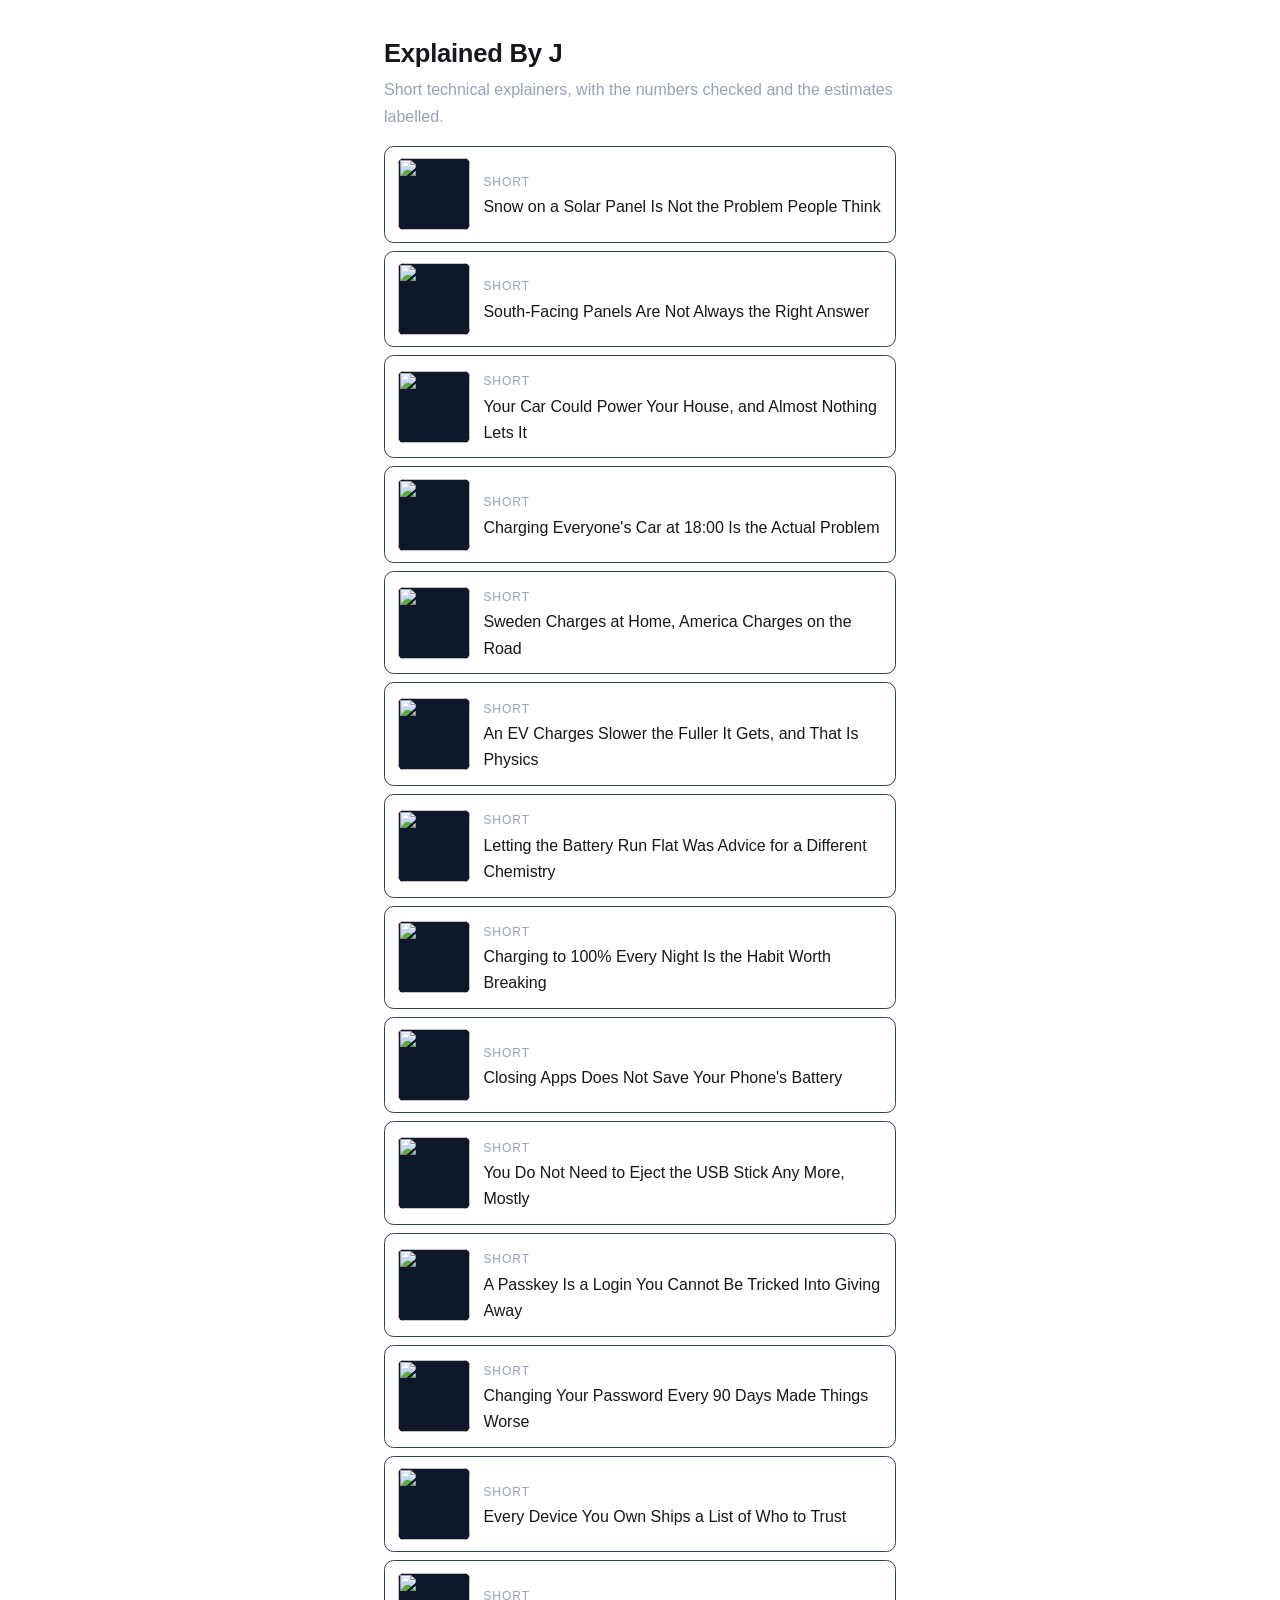
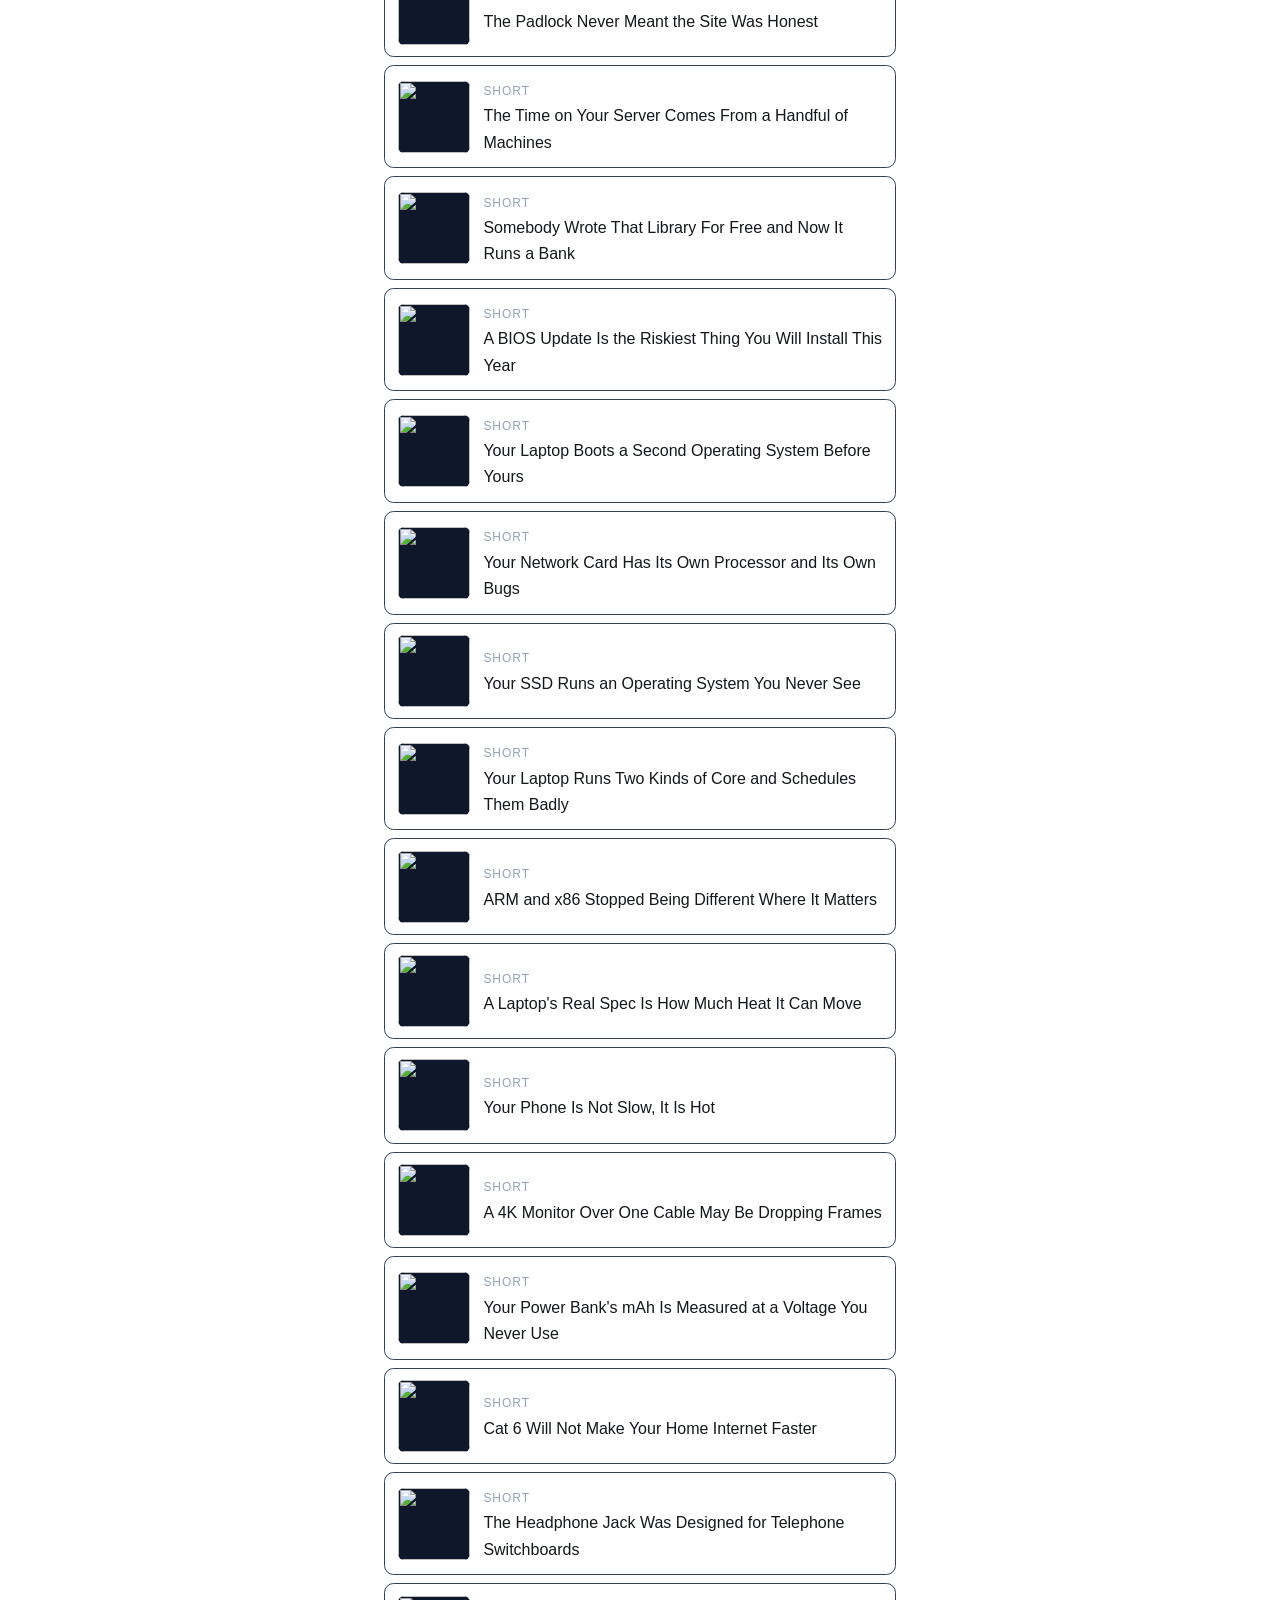
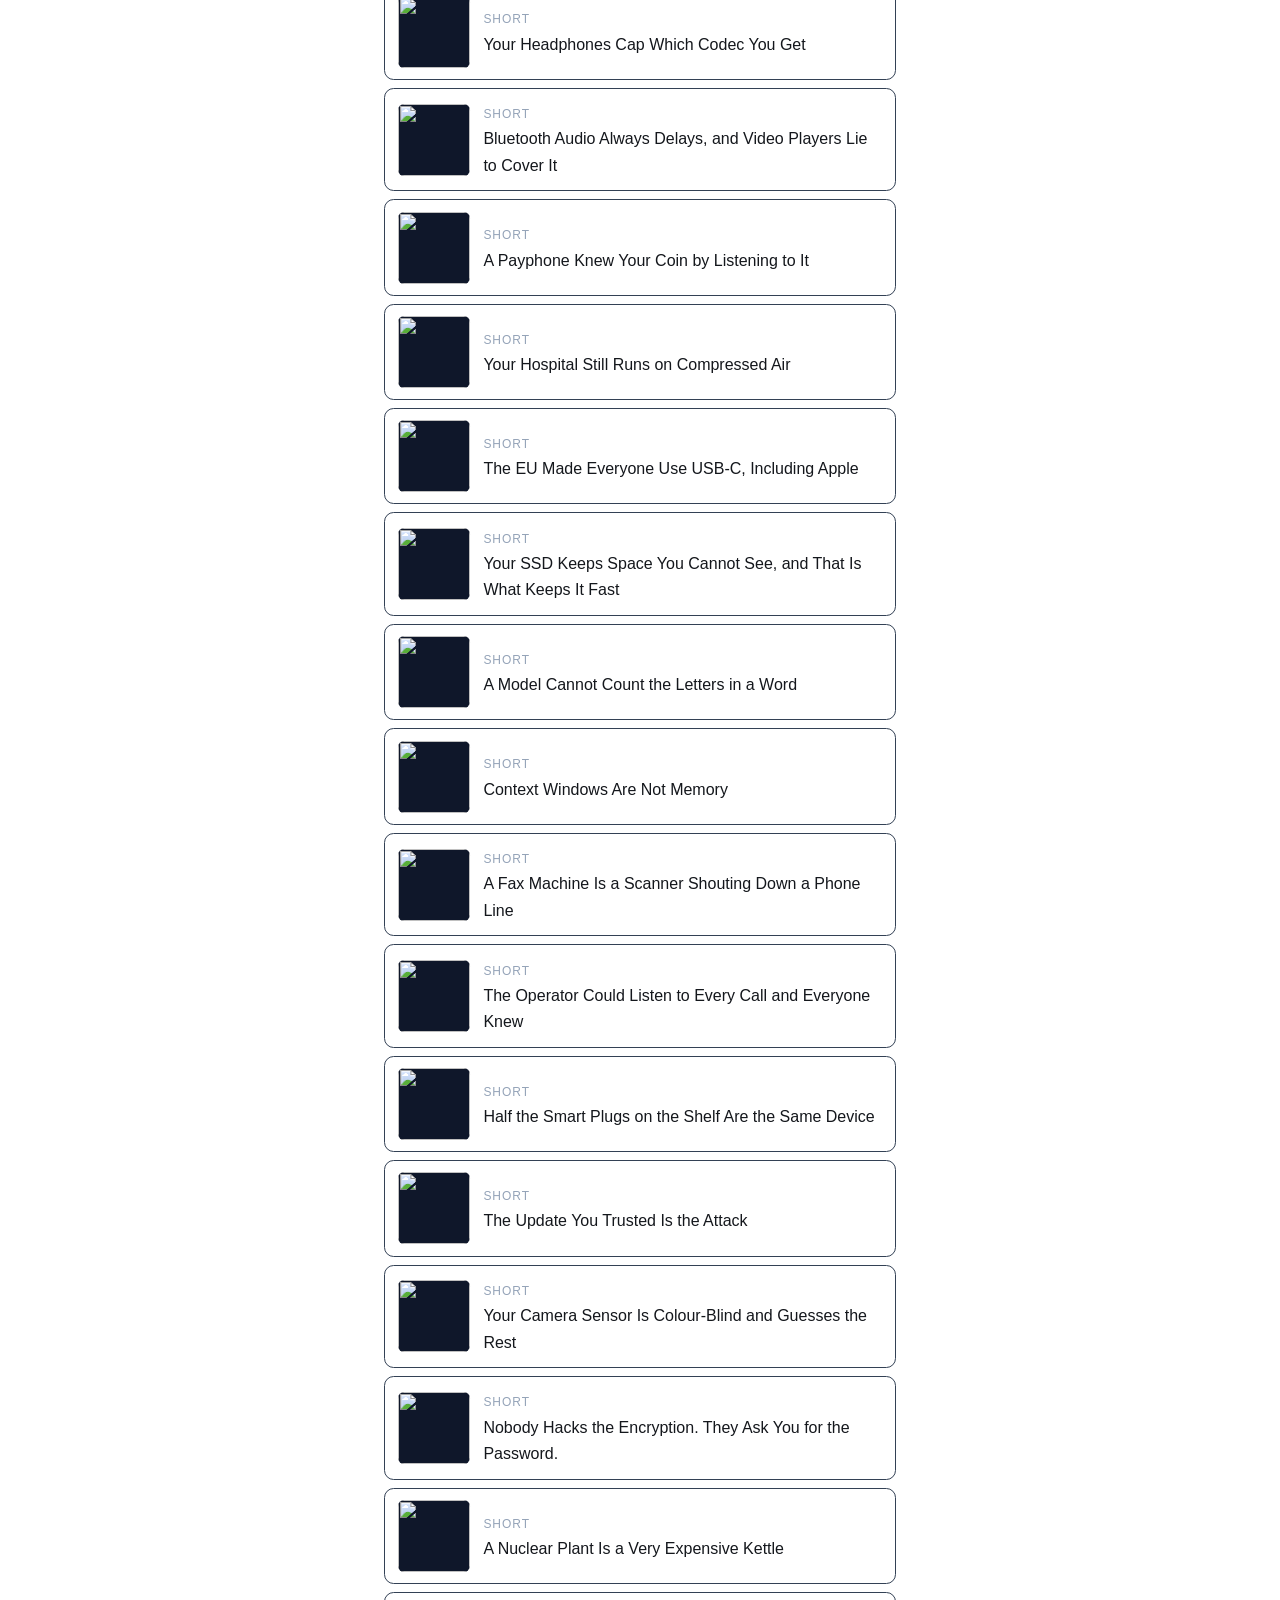
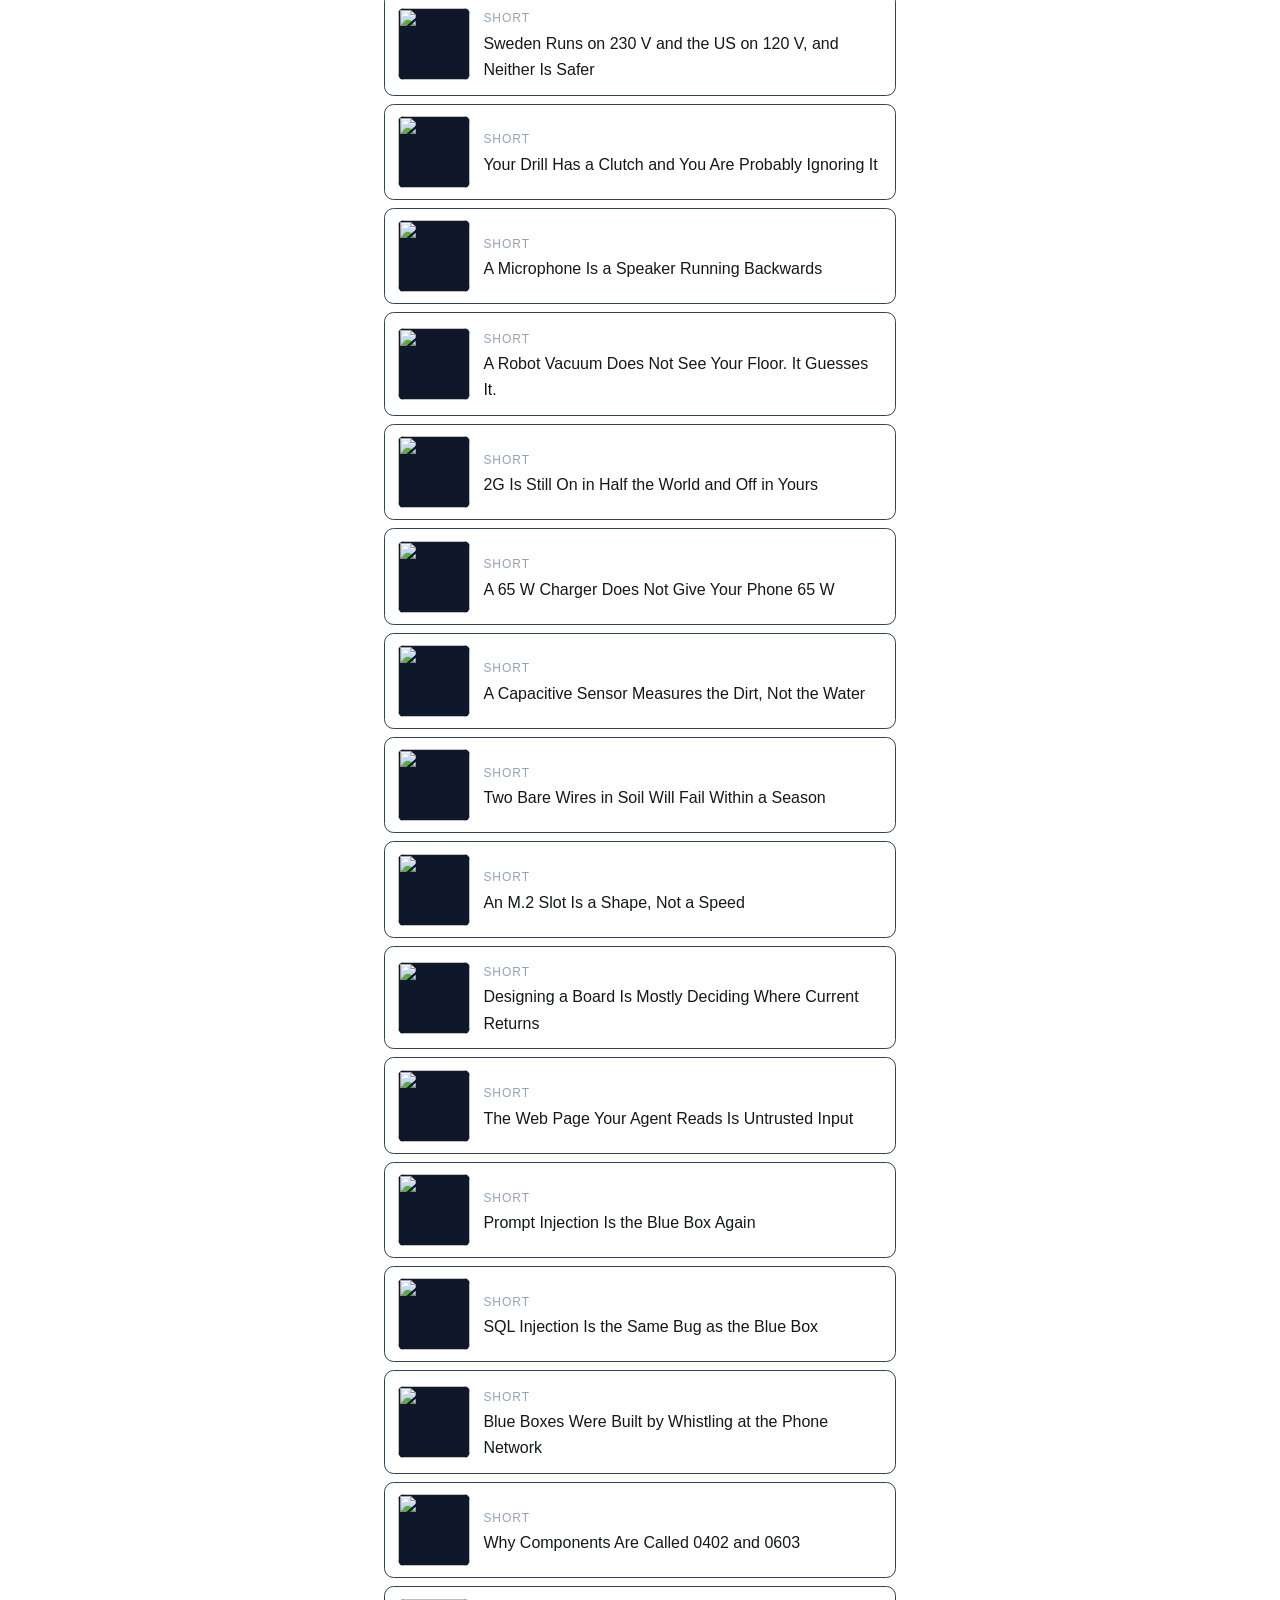
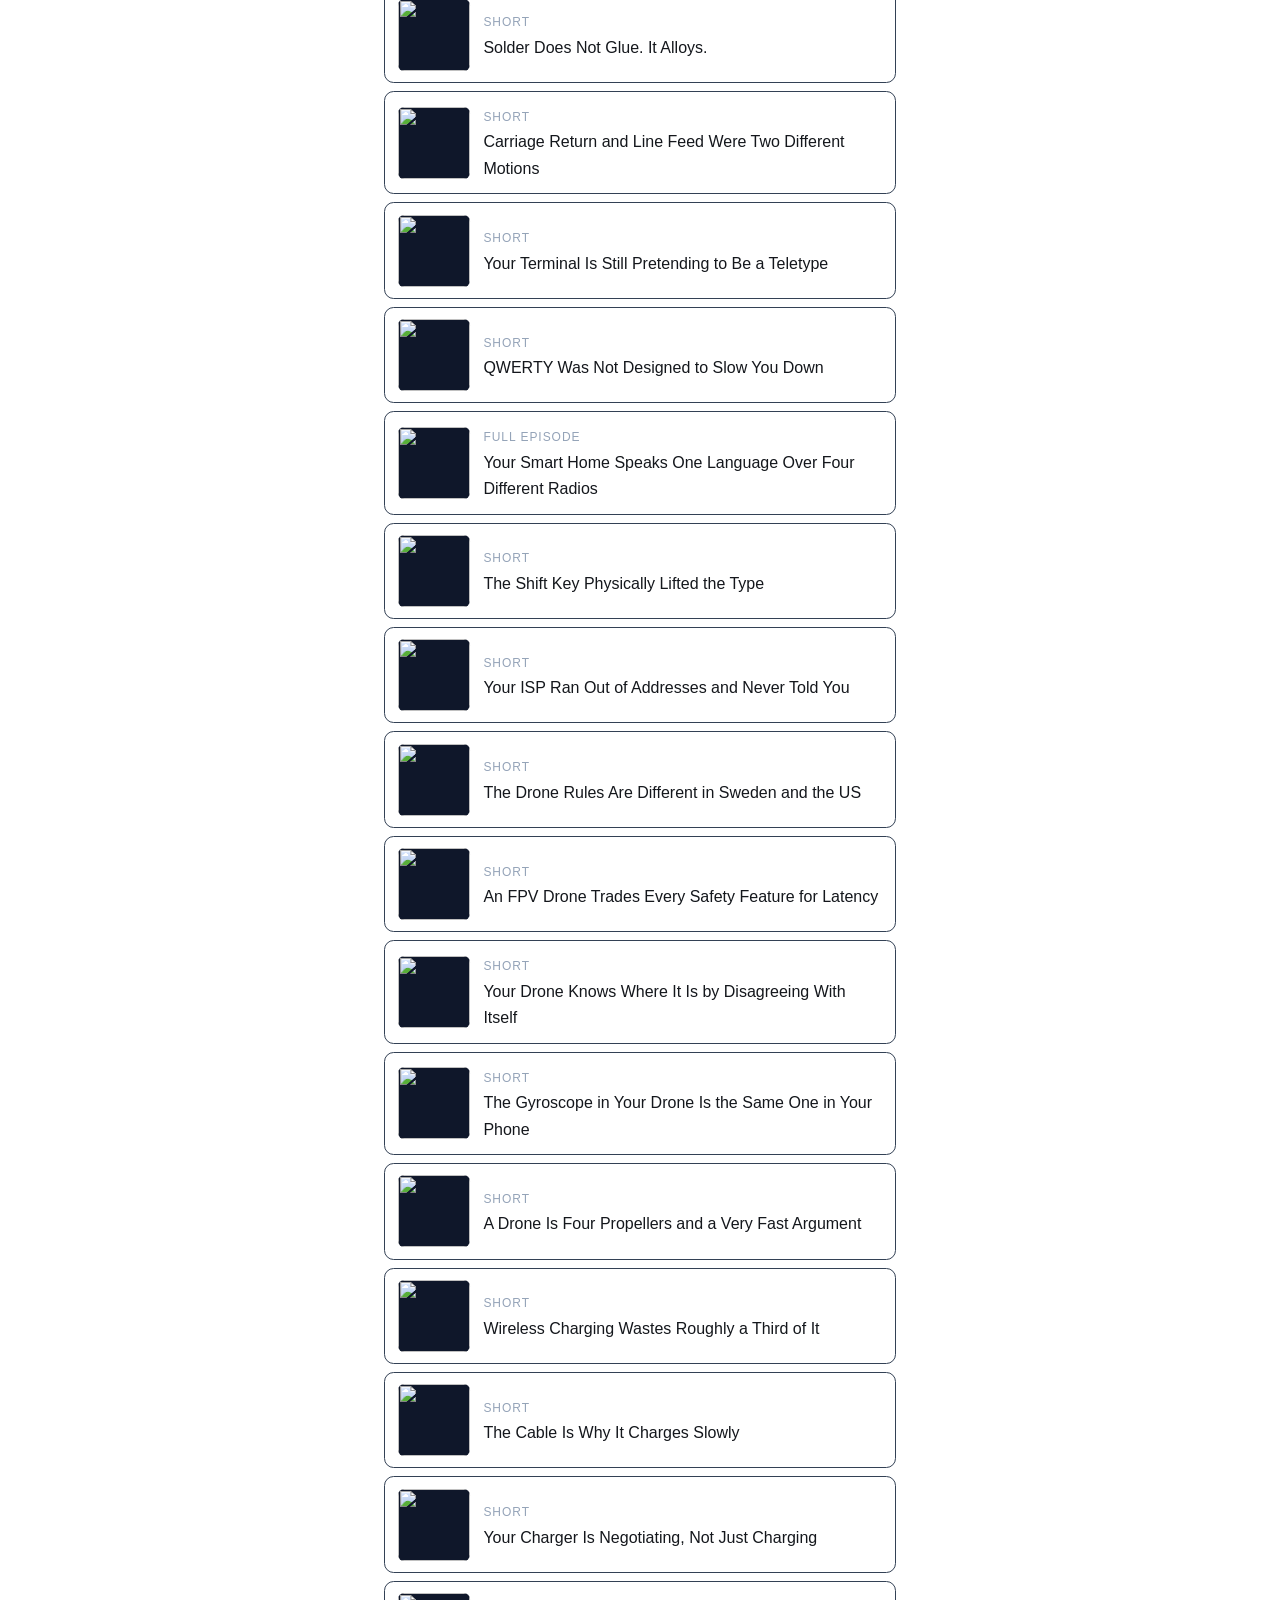
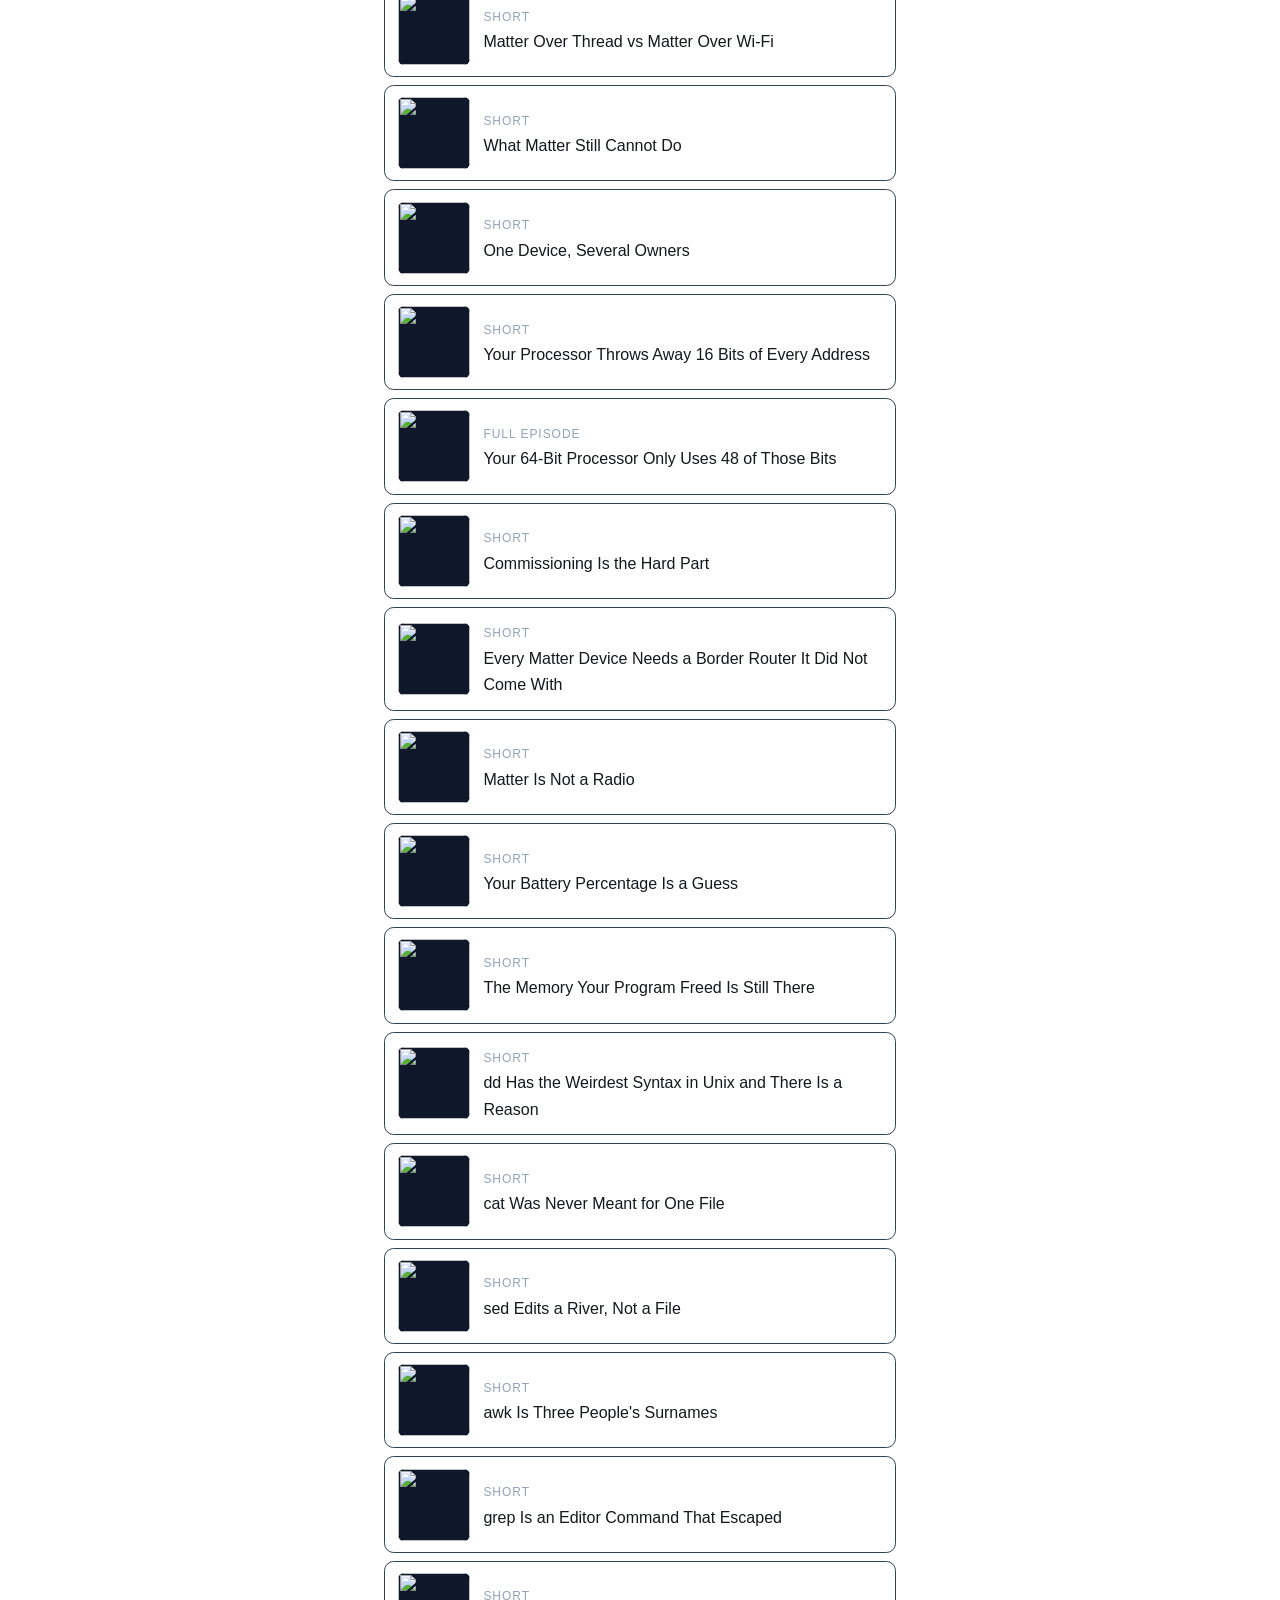
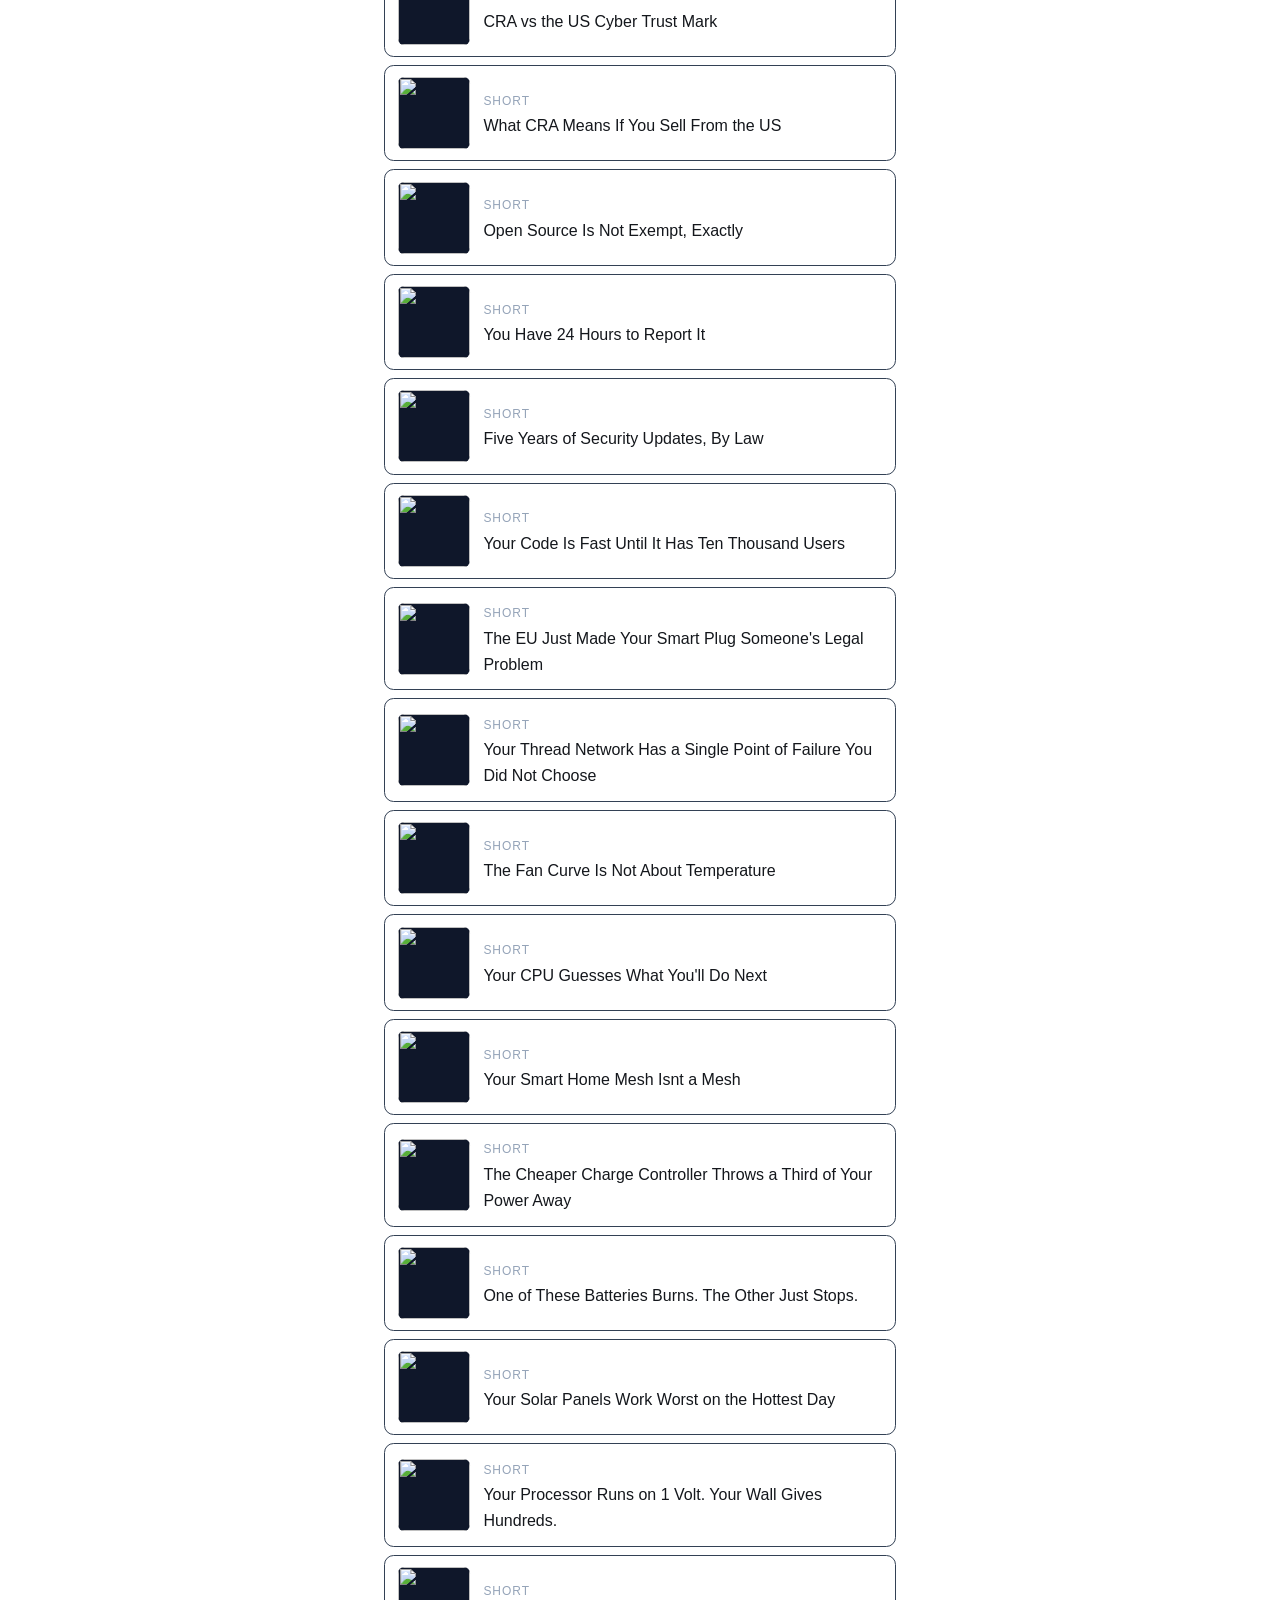
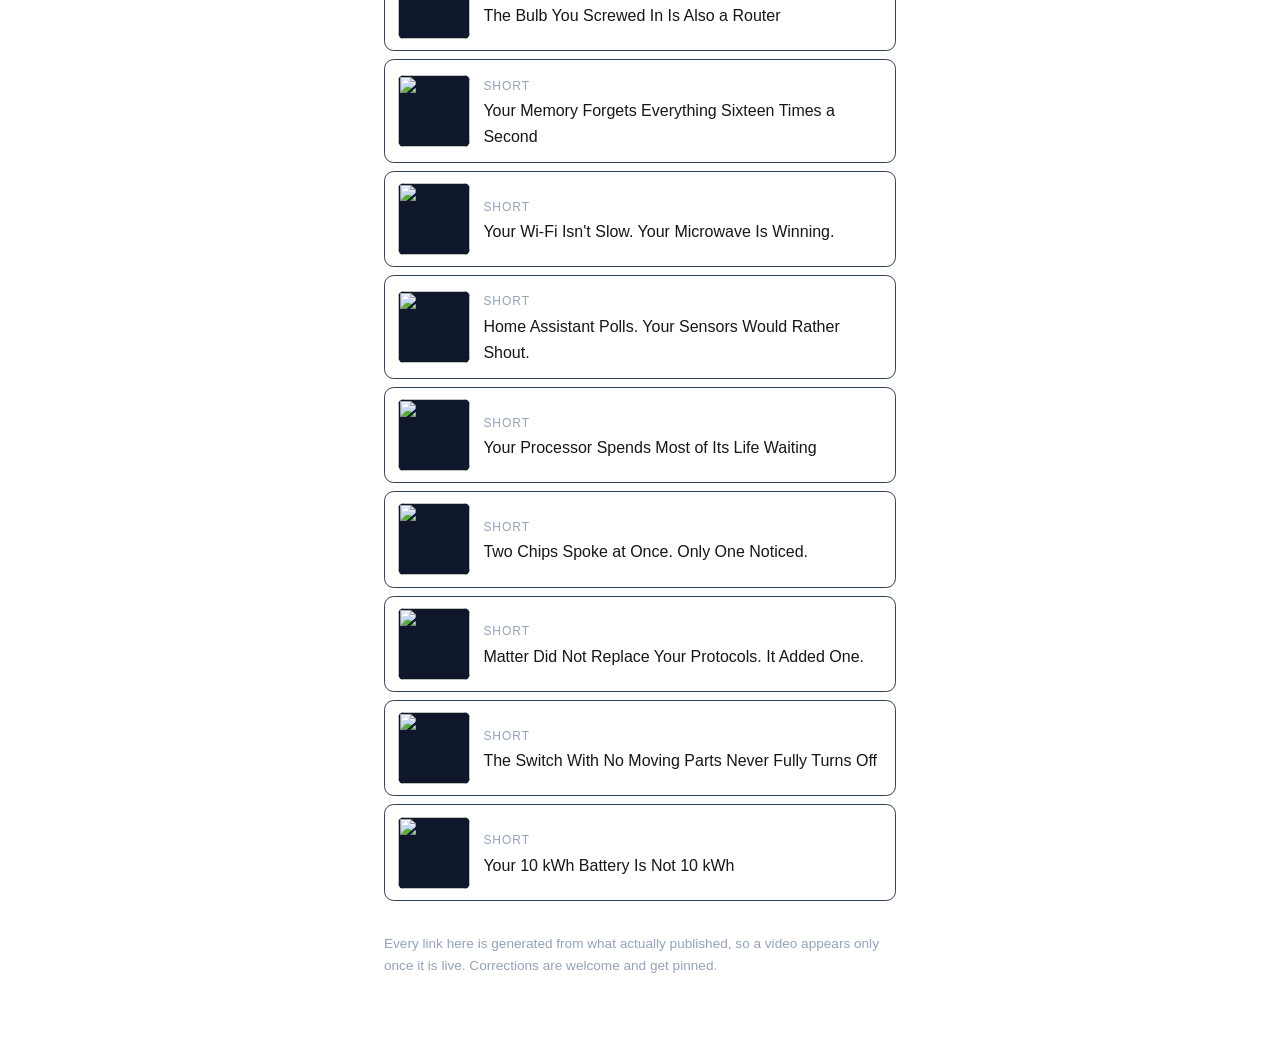
==== links.html @ 99bed59a "links: 1 new episode(s) live" ====
<!doctype html>
<meta charset="utf-8">
<meta name="viewport" content="width=device-width,initial-scale=1">
<title>Explained By J &mdash; links</title>
<link rel="stylesheet" href="style.css">
<style>
  body { max-width: 34rem; margin: 0 auto; padding: 2rem 1rem 4rem; }
  h1 { margin-bottom: .2rem; }
  .sub { color: #94a3b8; margin-top: 0; }
  a.card { display:flex; gap:.85rem; align-items:center; padding:.7rem .8rem; margin:.5rem 0;
            border:1px solid #334155; border-radius:.6rem; text-decoration:none; color:inherit; }
  a.card:hover { border-color:#38bdf8; }
  /* Square crop, centred. A Short's hqdefault is 4:3 with the vertical frame
     letterboxed left and right, so a centre crop lands on real content for
     both formats and one tile size works for the whole list. */
  a.card img { width:72px; height:72px; flex:0 0 72px; object-fit:cover;
                border-radius:.4rem; background:#0f172a; }
  .kick { font-size:.75rem; letter-spacing:.08em; text-transform:uppercase; color:#94a3b8; }
  .long { border-color:#fbbf24; }
  .note { color:#94a3b8; font-size:.85rem; margin-top:2rem; }
</style>
<h1>Explained By J</h1>
<p class="sub">Short technical explainers, with the numbers checked and the
estimates labelled.</p>
<a class="card" href="https://youtu.be/LLZPcZtbpQI"><img loading="lazy" alt="" src="https://i.ytimg.com/vi/LLZPcZtbpQI/hqdefault.jpg"><span><span class="kick">Short</span><br>Snow on a Solar Panel Is Not the Problem People Think</span></a>
<a class="card" href="https://youtu.be/IqRNPfd8mvU"><img loading="lazy" alt="" src="https://i.ytimg.com/vi/IqRNPfd8mvU/hqdefault.jpg"><span><span class="kick">Short</span><br>South-Facing Panels Are Not Always the Right Answer</span></a>
<a class="card" href="https://youtu.be/gr9yXUgdQ3Q"><img loading="lazy" alt="" src="https://i.ytimg.com/vi/gr9yXUgdQ3Q/hqdefault.jpg"><span><span class="kick">Short</span><br>Your Car Could Power Your House, and Almost Nothing Lets It</span></a>
<a class="card" href="https://youtu.be/f7dzhXUJuRw"><img loading="lazy" alt="" src="https://i.ytimg.com/vi/f7dzhXUJuRw/hqdefault.jpg"><span><span class="kick">Short</span><br>Charging Everyone&#x27;s Car at 18:00 Is the Actual Problem</span></a>
<a class="card" href="https://youtu.be/FiEeMQ3ujiw"><img loading="lazy" alt="" src="https://i.ytimg.com/vi/FiEeMQ3ujiw/hqdefault.jpg"><span><span class="kick">Short</span><br>Sweden Charges at Home, America Charges on the Road</span></a>
<a class="card" href="https://youtu.be/YM5JCDrKxAs"><img loading="lazy" alt="" src="https://i.ytimg.com/vi/YM5JCDrKxAs/hqdefault.jpg"><span><span class="kick">Short</span><br>An EV Charges Slower the Fuller It Gets, and That Is Physics</span></a>
<a class="card" href="https://youtu.be/qyTzYgiEWzk"><img loading="lazy" alt="" src="https://i.ytimg.com/vi/qyTzYgiEWzk/hqdefault.jpg"><span><span class="kick">Short</span><br>Letting the Battery Run Flat Was Advice for a Different Chemistry</span></a>
<a class="card" href="https://youtu.be/8_GmLhZtZus"><img loading="lazy" alt="" src="https://i.ytimg.com/vi/8_GmLhZtZus/hqdefault.jpg"><span><span class="kick">Short</span><br>Charging to 100% Every Night Is the Habit Worth Breaking</span></a>
<a class="card" href="https://youtu.be/KKCK6HCVa6w"><img loading="lazy" alt="" src="https://i.ytimg.com/vi/KKCK6HCVa6w/hqdefault.jpg"><span><span class="kick">Short</span><br>Closing Apps Does Not Save Your Phone&#x27;s Battery</span></a>
<a class="card" href="https://youtu.be/xQVsZABLwuA"><img loading="lazy" alt="" src="https://i.ytimg.com/vi/xQVsZABLwuA/hqdefault.jpg"><span><span class="kick">Short</span><br>You Do Not Need to Eject the USB Stick Any More, Mostly</span></a>
<a class="card" href="https://youtu.be/oCiQJiXhuIM"><img loading="lazy" alt="" src="https://i.ytimg.com/vi/oCiQJiXhuIM/hqdefault.jpg"><span><span class="kick">Short</span><br>A Passkey Is a Login You Cannot Be Tricked Into Giving Away</span></a>
<a class="card" href="https://youtu.be/z75Umvy0iEY"><img loading="lazy" alt="" src="https://i.ytimg.com/vi/z75Umvy0iEY/hqdefault.jpg"><span><span class="kick">Short</span><br>Changing Your Password Every 90 Days Made Things Worse</span></a>
<a class="card" href="https://youtu.be/0m95CrLgz-0"><img loading="lazy" alt="" src="https://i.ytimg.com/vi/0m95CrLgz-0/hqdefault.jpg"><span><span class="kick">Short</span><br>Every Device You Own Ships a List of Who to Trust</span></a>
<a class="card" href="https://youtu.be/iR4ieSm2KqE"><img loading="lazy" alt="" src="https://i.ytimg.com/vi/iR4ieSm2KqE/hqdefault.jpg"><span><span class="kick">Short</span><br>The Padlock Never Meant the Site Was Honest</span></a>
<a class="card" href="https://youtu.be/xVTXtLl-rf0"><img loading="lazy" alt="" src="https://i.ytimg.com/vi/xVTXtLl-rf0/hqdefault.jpg"><span><span class="kick">Short</span><br>The Time on Your Server Comes From a Handful of Machines</span></a>
<a class="card" href="https://youtu.be/FWTS2iBRZpw"><img loading="lazy" alt="" src="https://i.ytimg.com/vi/FWTS2iBRZpw/hqdefault.jpg"><span><span class="kick">Short</span><br>Somebody Wrote That Library For Free and Now It Runs a Bank</span></a>
<a class="card" href="https://youtu.be/3pvPDWVCINU"><img loading="lazy" alt="" src="https://i.ytimg.com/vi/3pvPDWVCINU/hqdefault.jpg"><span><span class="kick">Short</span><br>A BIOS Update Is the Riskiest Thing You Will Install This Year</span></a>
<a class="card" href="https://youtu.be/CCWN4LHQnSE"><img loading="lazy" alt="" src="https://i.ytimg.com/vi/CCWN4LHQnSE/hqdefault.jpg"><span><span class="kick">Short</span><br>Your Laptop Boots a Second Operating System Before Yours</span></a>
<a class="card" href="https://youtu.be/xrQe7m4RLdQ"><img loading="lazy" alt="" src="https://i.ytimg.com/vi/xrQe7m4RLdQ/hqdefault.jpg"><span><span class="kick">Short</span><br>Your Network Card Has Its Own Processor and Its Own Bugs</span></a>
<a class="card" href="https://youtu.be/YX5TRP1Vfyk"><img loading="lazy" alt="" src="https://i.ytimg.com/vi/YX5TRP1Vfyk/hqdefault.jpg"><span><span class="kick">Short</span><br>Your SSD Runs an Operating System You Never See</span></a>
<a class="card" href="https://youtu.be/AJW9DHTowM8"><img loading="lazy" alt="" src="https://i.ytimg.com/vi/AJW9DHTowM8/hqdefault.jpg"><span><span class="kick">Short</span><br>Your Laptop Runs Two Kinds of Core and Schedules Them Badly</span></a>
<a class="card" href="https://youtu.be/8sBlNjk6GXQ"><img loading="lazy" alt="" src="https://i.ytimg.com/vi/8sBlNjk6GXQ/hqdefault.jpg"><span><span class="kick">Short</span><br>ARM and x86 Stopped Being Different Where It Matters</span></a>
<a class="card" href="https://youtu.be/R06IVSaUv0Y"><img loading="lazy" alt="" src="https://i.ytimg.com/vi/R06IVSaUv0Y/hqdefault.jpg"><span><span class="kick">Short</span><br>A Laptop&#x27;s Real Spec Is How Much Heat It Can Move</span></a>
<a class="card" href="https://youtu.be/xNBHEpyNibo"><img loading="lazy" alt="" src="https://i.ytimg.com/vi/xNBHEpyNibo/hqdefault.jpg"><span><span class="kick">Short</span><br>Your Phone Is Not Slow, It Is Hot</span></a>
<a class="card" href="https://youtu.be/Y9dT0VejlfI"><img loading="lazy" alt="" src="https://i.ytimg.com/vi/Y9dT0VejlfI/hqdefault.jpg"><span><span class="kick">Short</span><br>A 4K Monitor Over One Cable May Be Dropping Frames</span></a>
<a class="card" href="https://youtu.be/EjTfJZMzc14"><img loading="lazy" alt="" src="https://i.ytimg.com/vi/EjTfJZMzc14/hqdefault.jpg"><span><span class="kick">Short</span><br>Your Power Bank&#x27;s mAh Is Measured at a Voltage You Never Use</span></a>
<a class="card" href="https://youtu.be/Y-d9duFCx24"><img loading="lazy" alt="" src="https://i.ytimg.com/vi/Y-d9duFCx24/hqdefault.jpg"><span><span class="kick">Short</span><br>Cat 6 Will Not Make Your Home Internet Faster</span></a>
<a class="card" href="https://youtu.be/0VDr5_nQZ6I"><img loading="lazy" alt="" src="https://i.ytimg.com/vi/0VDr5_nQZ6I/hqdefault.jpg"><span><span class="kick">Short</span><br>The Headphone Jack Was Designed for Telephone Switchboards</span></a>
<a class="card" href="https://youtu.be/O8uqYpdhdBg"><img loading="lazy" alt="" src="https://i.ytimg.com/vi/O8uqYpdhdBg/hqdefault.jpg"><span><span class="kick">Short</span><br>Your Headphones Cap Which Codec You Get</span></a>
<a class="card" href="https://youtu.be/tW2oLfYfxok"><img loading="lazy" alt="" src="https://i.ytimg.com/vi/tW2oLfYfxok/hqdefault.jpg"><span><span class="kick">Short</span><br>Bluetooth Audio Always Delays, and Video Players Lie to Cover It</span></a>
<a class="card" href="https://youtu.be/iWEr7HfTHCY"><img loading="lazy" alt="" src="https://i.ytimg.com/vi/iWEr7HfTHCY/hqdefault.jpg"><span><span class="kick">Short</span><br>A Payphone Knew Your Coin by Listening to It</span></a>
<a class="card" href="https://youtu.be/u8JExTBTCng"><img loading="lazy" alt="" src="https://i.ytimg.com/vi/u8JExTBTCng/hqdefault.jpg"><span><span class="kick">Short</span><br>Your Hospital Still Runs on Compressed Air</span></a>
<a class="card" href="https://youtu.be/q0mV2brVIAA"><img loading="lazy" alt="" src="https://i.ytimg.com/vi/q0mV2brVIAA/hqdefault.jpg"><span><span class="kick">Short</span><br>The EU Made Everyone Use USB-C, Including Apple</span></a>
<a class="card" href="https://youtu.be/d2khZuM9uPQ"><img loading="lazy" alt="" src="https://i.ytimg.com/vi/d2khZuM9uPQ/hqdefault.jpg"><span><span class="kick">Short</span><br>Your SSD Keeps Space You Cannot See, and That Is What Keeps It Fast</span></a>
<a class="card" href="https://youtu.be/js62hqmfGLM"><img loading="lazy" alt="" src="https://i.ytimg.com/vi/js62hqmfGLM/hqdefault.jpg"><span><span class="kick">Short</span><br>A Model Cannot Count the Letters in a Word</span></a>
<a class="card" href="https://youtu.be/aRCTUK3UJe4"><img loading="lazy" alt="" src="https://i.ytimg.com/vi/aRCTUK3UJe4/hqdefault.jpg"><span><span class="kick">Short</span><br>Context Windows Are Not Memory</span></a>
<a class="card" href="https://youtu.be/qQsQCXiAN34"><img loading="lazy" alt="" src="https://i.ytimg.com/vi/qQsQCXiAN34/hqdefault.jpg"><span><span class="kick">Short</span><br>A Fax Machine Is a Scanner Shouting Down a Phone Line</span></a>
<a class="card" href="https://youtu.be/0io3V1-yYa4"><img loading="lazy" alt="" src="https://i.ytimg.com/vi/0io3V1-yYa4/hqdefault.jpg"><span><span class="kick">Short</span><br>The Operator Could Listen to Every Call and Everyone Knew</span></a>
<a class="card" href="https://youtu.be/u-RREQlW4hY"><img loading="lazy" alt="" src="https://i.ytimg.com/vi/u-RREQlW4hY/hqdefault.jpg"><span><span class="kick">Short</span><br>Half the Smart Plugs on the Shelf Are the Same Device</span></a>
<a class="card" href="https://youtu.be/TrdlWe42xlg"><img loading="lazy" alt="" src="https://i.ytimg.com/vi/TrdlWe42xlg/hqdefault.jpg"><span><span class="kick">Short</span><br>The Update You Trusted Is the Attack</span></a>
<a class="card" href="https://youtu.be/fxsF6e-y9IU"><img loading="lazy" alt="" src="https://i.ytimg.com/vi/fxsF6e-y9IU/hqdefault.jpg"><span><span class="kick">Short</span><br>Your Camera Sensor Is Colour-Blind and Guesses the Rest</span></a>
<a class="card" href="https://youtu.be/DbVyrs04ADc"><img loading="lazy" alt="" src="https://i.ytimg.com/vi/DbVyrs04ADc/hqdefault.jpg"><span><span class="kick">Short</span><br>Nobody Hacks the Encryption. They Ask You for the Password.</span></a>
<a class="card" href="https://youtu.be/aSUv_Yymsgc"><img loading="lazy" alt="" src="https://i.ytimg.com/vi/aSUv_Yymsgc/hqdefault.jpg"><span><span class="kick">Short</span><br>A Nuclear Plant Is a Very Expensive Kettle</span></a>
<a class="card" href="https://youtu.be/Gxu7LpeRJoU"><img loading="lazy" alt="" src="https://i.ytimg.com/vi/Gxu7LpeRJoU/hqdefault.jpg"><span><span class="kick">Short</span><br>Sweden Runs on 230 V and the US on 120 V, and Neither Is Safer</span></a>
<a class="card" href="https://youtu.be/q0ubje8iqkM"><img loading="lazy" alt="" src="https://i.ytimg.com/vi/q0ubje8iqkM/hqdefault.jpg"><span><span class="kick">Short</span><br>Your Drill Has a Clutch and You Are Probably Ignoring It</span></a>
<a class="card" href="https://youtu.be/A8yizrbLJPA"><img loading="lazy" alt="" src="https://i.ytimg.com/vi/A8yizrbLJPA/hqdefault.jpg"><span><span class="kick">Short</span><br>A Microphone Is a Speaker Running Backwards</span></a>
<a class="card" href="https://youtu.be/BaBxak7xS64"><img loading="lazy" alt="" src="https://i.ytimg.com/vi/BaBxak7xS64/hqdefault.jpg"><span><span class="kick">Short</span><br>A Robot Vacuum Does Not See Your Floor. It Guesses It.</span></a>
<a class="card" href="https://youtu.be/oKsSAm502NY"><img loading="lazy" alt="" src="https://i.ytimg.com/vi/oKsSAm502NY/hqdefault.jpg"><span><span class="kick">Short</span><br>2G Is Still On in Half the World and Off in Yours</span></a>
<a class="card" href="https://youtu.be/hVz_ae-cTHc"><img loading="lazy" alt="" src="https://i.ytimg.com/vi/hVz_ae-cTHc/hqdefault.jpg"><span><span class="kick">Short</span><br>A 65 W Charger Does Not Give Your Phone 65 W</span></a>
<a class="card" href="https://youtu.be/4X9dG1UO0_8"><img loading="lazy" alt="" src="https://i.ytimg.com/vi/4X9dG1UO0_8/hqdefault.jpg"><span><span class="kick">Short</span><br>A Capacitive Sensor Measures the Dirt, Not the Water</span></a>
<a class="card" href="https://youtu.be/WuRSr6V0wNQ"><img loading="lazy" alt="" src="https://i.ytimg.com/vi/WuRSr6V0wNQ/hqdefault.jpg"><span><span class="kick">Short</span><br>Two Bare Wires in Soil Will Fail Within a Season</span></a>
<a class="card" href="https://youtu.be/1s95pR3ahKc"><img loading="lazy" alt="" src="https://i.ytimg.com/vi/1s95pR3ahKc/hqdefault.jpg"><span><span class="kick">Short</span><br>An M.2 Slot Is a Shape, Not a Speed</span></a>
<a class="card" href="https://youtu.be/FL4PfnyLt_M"><img loading="lazy" alt="" src="https://i.ytimg.com/vi/FL4PfnyLt_M/hqdefault.jpg"><span><span class="kick">Short</span><br>Designing a Board Is Mostly Deciding Where Current Returns</span></a>
<a class="card" href="https://youtu.be/Eg4INTxYcD4"><img loading="lazy" alt="" src="https://i.ytimg.com/vi/Eg4INTxYcD4/hqdefault.jpg"><span><span class="kick">Short</span><br>The Web Page Your Agent Reads Is Untrusted Input</span></a>
<a class="card" href="https://youtu.be/NpvFbZOVlE4"><img loading="lazy" alt="" src="https://i.ytimg.com/vi/NpvFbZOVlE4/hqdefault.jpg"><span><span class="kick">Short</span><br>Prompt Injection Is the Blue Box Again</span></a>
<a class="card" href="https://youtu.be/vqIZyPH4dGM"><img loading="lazy" alt="" src="https://i.ytimg.com/vi/vqIZyPH4dGM/hqdefault.jpg"><span><span class="kick">Short</span><br>SQL Injection Is the Same Bug as the Blue Box</span></a>
<a class="card" href="https://youtu.be/8pIL83rhqv8"><img loading="lazy" alt="" src="https://i.ytimg.com/vi/8pIL83rhqv8/hqdefault.jpg"><span><span class="kick">Short</span><br>Blue Boxes Were Built by Whistling at the Phone Network</span></a>
<a class="card" href="https://youtu.be/CT9mc-YNgfQ"><img loading="lazy" alt="" src="https://i.ytimg.com/vi/CT9mc-YNgfQ/hqdefault.jpg"><span><span class="kick">Short</span><br>Why Components Are Called 0402 and 0603</span></a>
<a class="card" href="https://youtu.be/f3URikYU_ac"><img loading="lazy" alt="" src="https://i.ytimg.com/vi/f3URikYU_ac/hqdefault.jpg"><span><span class="kick">Short</span><br>Solder Does Not Glue. It Alloys.</span></a>
<a class="card" href="https://youtu.be/XpSIKVddiNc"><img loading="lazy" alt="" src="https://i.ytimg.com/vi/XpSIKVddiNc/hqdefault.jpg"><span><span class="kick">Short</span><br>Carriage Return and Line Feed Were Two Different Motions</span></a>
<a class="card" href="https://youtu.be/Dost9k1j2FY"><img loading="lazy" alt="" src="https://i.ytimg.com/vi/Dost9k1j2FY/hqdefault.jpg"><span><span class="kick">Short</span><br>Your Terminal Is Still Pretending to Be a Teletype</span></a>
<a class="card" href="https://youtu.be/WfdBRpMHP6k"><img loading="lazy" alt="" src="https://i.ytimg.com/vi/WfdBRpMHP6k/hqdefault.jpg"><span><span class="kick">Short</span><br>QWERTY Was Not Designed to Slow You Down</span></a>
<a class="card long" href="https://youtu.be/UfwWZlT3iik"><img loading="lazy" alt="" src="https://i.ytimg.com/vi/UfwWZlT3iik/hqdefault.jpg"><span><span class="kick">Full episode</span><br>Your Smart Home Speaks One Language Over Four Different Radios</span></a>
<a class="card" href="https://youtu.be/L0hvpDZRaVI"><img loading="lazy" alt="" src="https://i.ytimg.com/vi/L0hvpDZRaVI/hqdefault.jpg"><span><span class="kick">Short</span><br>The Shift Key Physically Lifted the Type</span></a>
<a class="card" href="https://youtu.be/7bajv3dVTas"><img loading="lazy" alt="" src="https://i.ytimg.com/vi/7bajv3dVTas/hqdefault.jpg"><span><span class="kick">Short</span><br>Your ISP Ran Out of Addresses and Never Told You</span></a>
<a class="card" href="https://youtu.be/VVtK2OoPT5A"><img loading="lazy" alt="" src="https://i.ytimg.com/vi/VVtK2OoPT5A/hqdefault.jpg"><span><span class="kick">Short</span><br>The Drone Rules Are Different in Sweden and the US</span></a>
<a class="card" href="https://youtu.be/s9z9B56RWgE"><img loading="lazy" alt="" src="https://i.ytimg.com/vi/s9z9B56RWgE/hqdefault.jpg"><span><span class="kick">Short</span><br>An FPV Drone Trades Every Safety Feature for Latency</span></a>
<a class="card" href="https://youtu.be/wDUSlbWDXOE"><img loading="lazy" alt="" src="https://i.ytimg.com/vi/wDUSlbWDXOE/hqdefault.jpg"><span><span class="kick">Short</span><br>Your Drone Knows Where It Is by Disagreeing With Itself</span></a>
<a class="card" href="https://youtu.be/KcINApdfZMU"><img loading="lazy" alt="" src="https://i.ytimg.com/vi/KcINApdfZMU/hqdefault.jpg"><span><span class="kick">Short</span><br>The Gyroscope in Your Drone Is the Same One in Your Phone</span></a>
<a class="card" href="https://youtu.be/S0bVC1j9Iro"><img loading="lazy" alt="" src="https://i.ytimg.com/vi/S0bVC1j9Iro/hqdefault.jpg"><span><span class="kick">Short</span><br>A Drone Is Four Propellers and a Very Fast Argument</span></a>
<a class="card" href="https://youtu.be/w0NKlwQF9m4"><img loading="lazy" alt="" src="https://i.ytimg.com/vi/w0NKlwQF9m4/hqdefault.jpg"><span><span class="kick">Short</span><br>Wireless Charging Wastes Roughly a Third of It</span></a>
<a class="card" href="https://youtu.be/jAeN84K0-v0"><img loading="lazy" alt="" src="https://i.ytimg.com/vi/jAeN84K0-v0/hqdefault.jpg"><span><span class="kick">Short</span><br>The Cable Is Why It Charges Slowly</span></a>
<a class="card" href="https://youtu.be/fqmhpAU9ib0"><img loading="lazy" alt="" src="https://i.ytimg.com/vi/fqmhpAU9ib0/hqdefault.jpg"><span><span class="kick">Short</span><br>Your Charger Is Negotiating, Not Just Charging</span></a>
<a class="card" href="https://youtu.be/xfcy8BOgKXY"><img loading="lazy" alt="" src="https://i.ytimg.com/vi/xfcy8BOgKXY/hqdefault.jpg"><span><span class="kick">Short</span><br>Matter Over Thread vs Matter Over Wi-Fi</span></a>
<a class="card" href="https://youtu.be/EFXbEOJt10Q"><img loading="lazy" alt="" src="https://i.ytimg.com/vi/EFXbEOJt10Q/hqdefault.jpg"><span><span class="kick">Short</span><br>What Matter Still Cannot Do</span></a>
<a class="card" href="https://youtu.be/H6Ft00GAzKI"><img loading="lazy" alt="" src="https://i.ytimg.com/vi/H6Ft00GAzKI/hqdefault.jpg"><span><span class="kick">Short</span><br>One Device, Several Owners</span></a>
<a class="card" href="https://youtu.be/eoj8qsG2AQk"><img loading="lazy" alt="" src="https://i.ytimg.com/vi/eoj8qsG2AQk/hqdefault.jpg"><span><span class="kick">Short</span><br>Your Processor Throws Away 16 Bits of Every Address</span></a>
<a class="card long" href="https://youtu.be/VvIYgSZtRr4"><img loading="lazy" alt="" src="https://i.ytimg.com/vi/VvIYgSZtRr4/hqdefault.jpg"><span><span class="kick">Full episode</span><br>Your 64-Bit Processor Only Uses 48 of Those Bits</span></a>
<a class="card" href="https://youtu.be/DQqRsBPhUk8"><img loading="lazy" alt="" src="https://i.ytimg.com/vi/DQqRsBPhUk8/hqdefault.jpg"><span><span class="kick">Short</span><br>Commissioning Is the Hard Part</span></a>
<a class="card" href="https://youtu.be/dQ_r94kYH3k"><img loading="lazy" alt="" src="https://i.ytimg.com/vi/dQ_r94kYH3k/hqdefault.jpg"><span><span class="kick">Short</span><br>Every Matter Device Needs a Border Router It Did Not Come With</span></a>
<a class="card" href="https://youtu.be/CTU6R7TalqI"><img loading="lazy" alt="" src="https://i.ytimg.com/vi/CTU6R7TalqI/hqdefault.jpg"><span><span class="kick">Short</span><br>Matter Is Not a Radio</span></a>
<a class="card" href="https://youtu.be/eaEem0SGVOs"><img loading="lazy" alt="" src="https://i.ytimg.com/vi/eaEem0SGVOs/hqdefault.jpg"><span><span class="kick">Short</span><br>Your Battery Percentage Is a Guess</span></a>
<a class="card" href="https://youtu.be/A4UBLgp6pb8"><img loading="lazy" alt="" src="https://i.ytimg.com/vi/A4UBLgp6pb8/hqdefault.jpg"><span><span class="kick">Short</span><br>The Memory Your Program Freed Is Still There</span></a>
<a class="card" href="https://youtu.be/T4a6OaZGg3I"><img loading="lazy" alt="" src="https://i.ytimg.com/vi/T4a6OaZGg3I/hqdefault.jpg"><span><span class="kick">Short</span><br>dd Has the Weirdest Syntax in Unix and There Is a Reason</span></a>
<a class="card" href="https://youtu.be/BBEuaN_SgC0"><img loading="lazy" alt="" src="https://i.ytimg.com/vi/BBEuaN_SgC0/hqdefault.jpg"><span><span class="kick">Short</span><br>cat Was Never Meant for One File</span></a>
<a class="card" href="https://youtu.be/Cc2N1DSahnU"><img loading="lazy" alt="" src="https://i.ytimg.com/vi/Cc2N1DSahnU/hqdefault.jpg"><span><span class="kick">Short</span><br>sed Edits a River, Not a File</span></a>
<a class="card" href="https://youtu.be/_d8Dxnu6wKg"><img loading="lazy" alt="" src="https://i.ytimg.com/vi/_d8Dxnu6wKg/hqdefault.jpg"><span><span class="kick">Short</span><br>awk Is Three People&#x27;s Surnames</span></a>
<a class="card" href="https://youtu.be/fybOBXXBogI"><img loading="lazy" alt="" src="https://i.ytimg.com/vi/fybOBXXBogI/hqdefault.jpg"><span><span class="kick">Short</span><br>grep Is an Editor Command That Escaped</span></a>
<a class="card" href="https://youtu.be/ALeP4VborsE"><img loading="lazy" alt="" src="https://i.ytimg.com/vi/ALeP4VborsE/hqdefault.jpg"><span><span class="kick">Short</span><br>CRA vs the US Cyber Trust Mark</span></a>
<a class="card" href="https://youtu.be/DGkhdx_vUWw"><img loading="lazy" alt="" src="https://i.ytimg.com/vi/DGkhdx_vUWw/hqdefault.jpg"><span><span class="kick">Short</span><br>What CRA Means If You Sell From the US</span></a>
<a class="card" href="https://youtu.be/9iFT9uVGlOs"><img loading="lazy" alt="" src="https://i.ytimg.com/vi/9iFT9uVGlOs/hqdefault.jpg"><span><span class="kick">Short</span><br>Open Source Is Not Exempt, Exactly</span></a>
<a class="card" href="https://youtu.be/z4EhQ_9itQE"><img loading="lazy" alt="" src="https://i.ytimg.com/vi/z4EhQ_9itQE/hqdefault.jpg"><span><span class="kick">Short</span><br>You Have 24 Hours to Report It</span></a>
<a class="card" href="https://youtu.be/LgxxHTFLzto"><img loading="lazy" alt="" src="https://i.ytimg.com/vi/LgxxHTFLzto/hqdefault.jpg"><span><span class="kick">Short</span><br>Five Years of Security Updates, By Law</span></a>
<a class="card" href="https://youtu.be/KP-rluM5aUE"><img loading="lazy" alt="" src="https://i.ytimg.com/vi/KP-rluM5aUE/hqdefault.jpg"><span><span class="kick">Short</span><br>Your Code Is Fast Until It Has Ten Thousand Users</span></a>
<a class="card" href="https://youtu.be/vIE-1q0RuWo"><img loading="lazy" alt="" src="https://i.ytimg.com/vi/vIE-1q0RuWo/hqdefault.jpg"><span><span class="kick">Short</span><br>The EU Just Made Your Smart Plug Someone&#x27;s Legal Problem</span></a>
<a class="card" href="https://youtu.be/rdDv2BuPmdw"><img loading="lazy" alt="" src="https://i.ytimg.com/vi/rdDv2BuPmdw/hqdefault.jpg"><span><span class="kick">Short</span><br>Your Thread Network Has a Single Point of Failure You Did Not Choose</span></a>
<a class="card" href="https://youtu.be/Q2GY6izyQYw"><img loading="lazy" alt="" src="https://i.ytimg.com/vi/Q2GY6izyQYw/hqdefault.jpg"><span><span class="kick">Short</span><br>The Fan Curve Is Not About Temperature</span></a>
<a class="card" href="https://youtu.be/2S-M47SV2I0"><img loading="lazy" alt="" src="https://i.ytimg.com/vi/2S-M47SV2I0/hqdefault.jpg"><span><span class="kick">Short</span><br>Your CPU Guesses What You&#x27;ll Do Next</span></a>
<a class="card" href="https://youtu.be/FNqeJWApSA4"><img loading="lazy" alt="" src="https://i.ytimg.com/vi/FNqeJWApSA4/hqdefault.jpg"><span><span class="kick">Short</span><br>Your Smart Home Mesh Isnt a Mesh</span></a>
<a class="card" href="https://youtu.be/hGVyqhsIy4I"><img loading="lazy" alt="" src="https://i.ytimg.com/vi/hGVyqhsIy4I/hqdefault.jpg"><span><span class="kick">Short</span><br>The Cheaper Charge Controller Throws a Third of Your Power Away</span></a>
<a class="card" href="https://youtu.be/5ko-OvSrY-k"><img loading="lazy" alt="" src="https://i.ytimg.com/vi/5ko-OvSrY-k/hqdefault.jpg"><span><span class="kick">Short</span><br>One of These Batteries Burns. The Other Just Stops.</span></a>
<a class="card" href="https://youtu.be/juKEIiuo-zg"><img loading="lazy" alt="" src="https://i.ytimg.com/vi/juKEIiuo-zg/hqdefault.jpg"><span><span class="kick">Short</span><br>Your Solar Panels Work Worst on the Hottest Day</span></a>
<a class="card" href="https://youtu.be/xjSa7hjSWmE"><img loading="lazy" alt="" src="https://i.ytimg.com/vi/xjSa7hjSWmE/hqdefault.jpg"><span><span class="kick">Short</span><br>Your Processor Runs on 1 Volt. Your Wall Gives Hundreds.</span></a>
<a class="card" href="https://youtu.be/SNcDDSOU234"><img loading="lazy" alt="" src="https://i.ytimg.com/vi/SNcDDSOU234/hqdefault.jpg"><span><span class="kick">Short</span><br>The Bulb You Screwed In Is Also a Router</span></a>
<a class="card" href="https://youtu.be/x_4stM72BkI"><img loading="lazy" alt="" src="https://i.ytimg.com/vi/x_4stM72BkI/hqdefault.jpg"><span><span class="kick">Short</span><br>Your Memory Forgets Everything Sixteen Times a Second</span></a>
<a class="card" href="https://youtu.be/O8zVh8-6Yqc"><img loading="lazy" alt="" src="https://i.ytimg.com/vi/O8zVh8-6Yqc/hqdefault.jpg"><span><span class="kick">Short</span><br>Your Wi-Fi Isn&#x27;t Slow. Your Microwave Is Winning.</span></a>
<a class="card" href="https://youtu.be/mMcstvFQwM4"><img loading="lazy" alt="" src="https://i.ytimg.com/vi/mMcstvFQwM4/hqdefault.jpg"><span><span class="kick">Short</span><br>Home Assistant Polls. Your Sensors Would Rather Shout.</span></a>
<a class="card" href="https://youtu.be/K9tFySo_mmM"><img loading="lazy" alt="" src="https://i.ytimg.com/vi/K9tFySo_mmM/hqdefault.jpg"><span><span class="kick">Short</span><br>Your Processor Spends Most of Its Life Waiting</span></a>
<a class="card" href="https://youtu.be/9busTs6XaGY"><img loading="lazy" alt="" src="https://i.ytimg.com/vi/9busTs6XaGY/hqdefault.jpg"><span><span class="kick">Short</span><br>Two Chips Spoke at Once. Only One Noticed.</span></a>
<a class="card" href="https://youtu.be/oXXy3cEKobE"><img loading="lazy" alt="" src="https://i.ytimg.com/vi/oXXy3cEKobE/hqdefault.jpg"><span><span class="kick">Short</span><br>Matter Did Not Replace Your Protocols. It Added One.</span></a>
<a class="card" href="https://youtu.be/6BDsoNEYsAk"><img loading="lazy" alt="" src="https://i.ytimg.com/vi/6BDsoNEYsAk/hqdefault.jpg"><span><span class="kick">Short</span><br>The Switch With No Moving Parts Never Fully Turns Off</span></a>
<a class="card" href="https://youtu.be/tN41G0DCkJI"><img loading="lazy" alt="" src="https://i.ytimg.com/vi/tN41G0DCkJI/hqdefault.jpg"><span><span class="kick">Short</span><br>Your 10 kWh Battery Is Not 10 kWh</span></a>
<p class="note">Every link here is generated from what actually published, so a
video appears only once it is live. Corrections are welcome and get pinned.</p>
---- style.css ----
:root {
  --bg: #ffffff; --fg: #14171c; --muted: #5b6672;
  --rule: #e4e8ec; --accent: #2f7fb5;
}
@media (prefers-color-scheme: dark) {
  :root { --bg: #101317; --fg: #e8ecef; --muted: #97a1ab; --rule: #262c33; --accent: #5fb0e0; }
}
* { box-sizing: border-box; }
body {
  margin: 0; background: var(--bg); color: var(--fg);
  font: 16px/1.65 -apple-system, BlinkMacSystemFont, "Segoe UI", Roboto, Helvetica, Arial, sans-serif;
  -webkit-text-size-adjust: 100%;
}
main { max-width: 46rem; margin: 0 auto; padding: 3rem 1.25rem 5rem; }
header { border-bottom: 1px solid var(--rule); margin-bottom: 2.5rem; padding-bottom: 1.5rem; }
h1 { font-size: 1.6rem; margin: 0 0 .35rem; letter-spacing: -.01em; }
h2 { font-size: 1.05rem; margin: 2.25rem 0 .5rem; letter-spacing: -.005em; }
p, li { color: var(--fg); }
.lede, .meta { color: var(--muted); }
.meta { font-size: .875rem; }
a { color: var(--accent); }
ul { padding-left: 1.15rem; }
nav { margin-top: 1rem; font-size: .9rem; }
nav a { margin-right: 1rem; }
footer { margin-top: 3.5rem; padding-top: 1.25rem; border-top: 1px solid var(--rule); font-size: .875rem; color: var(--muted); }
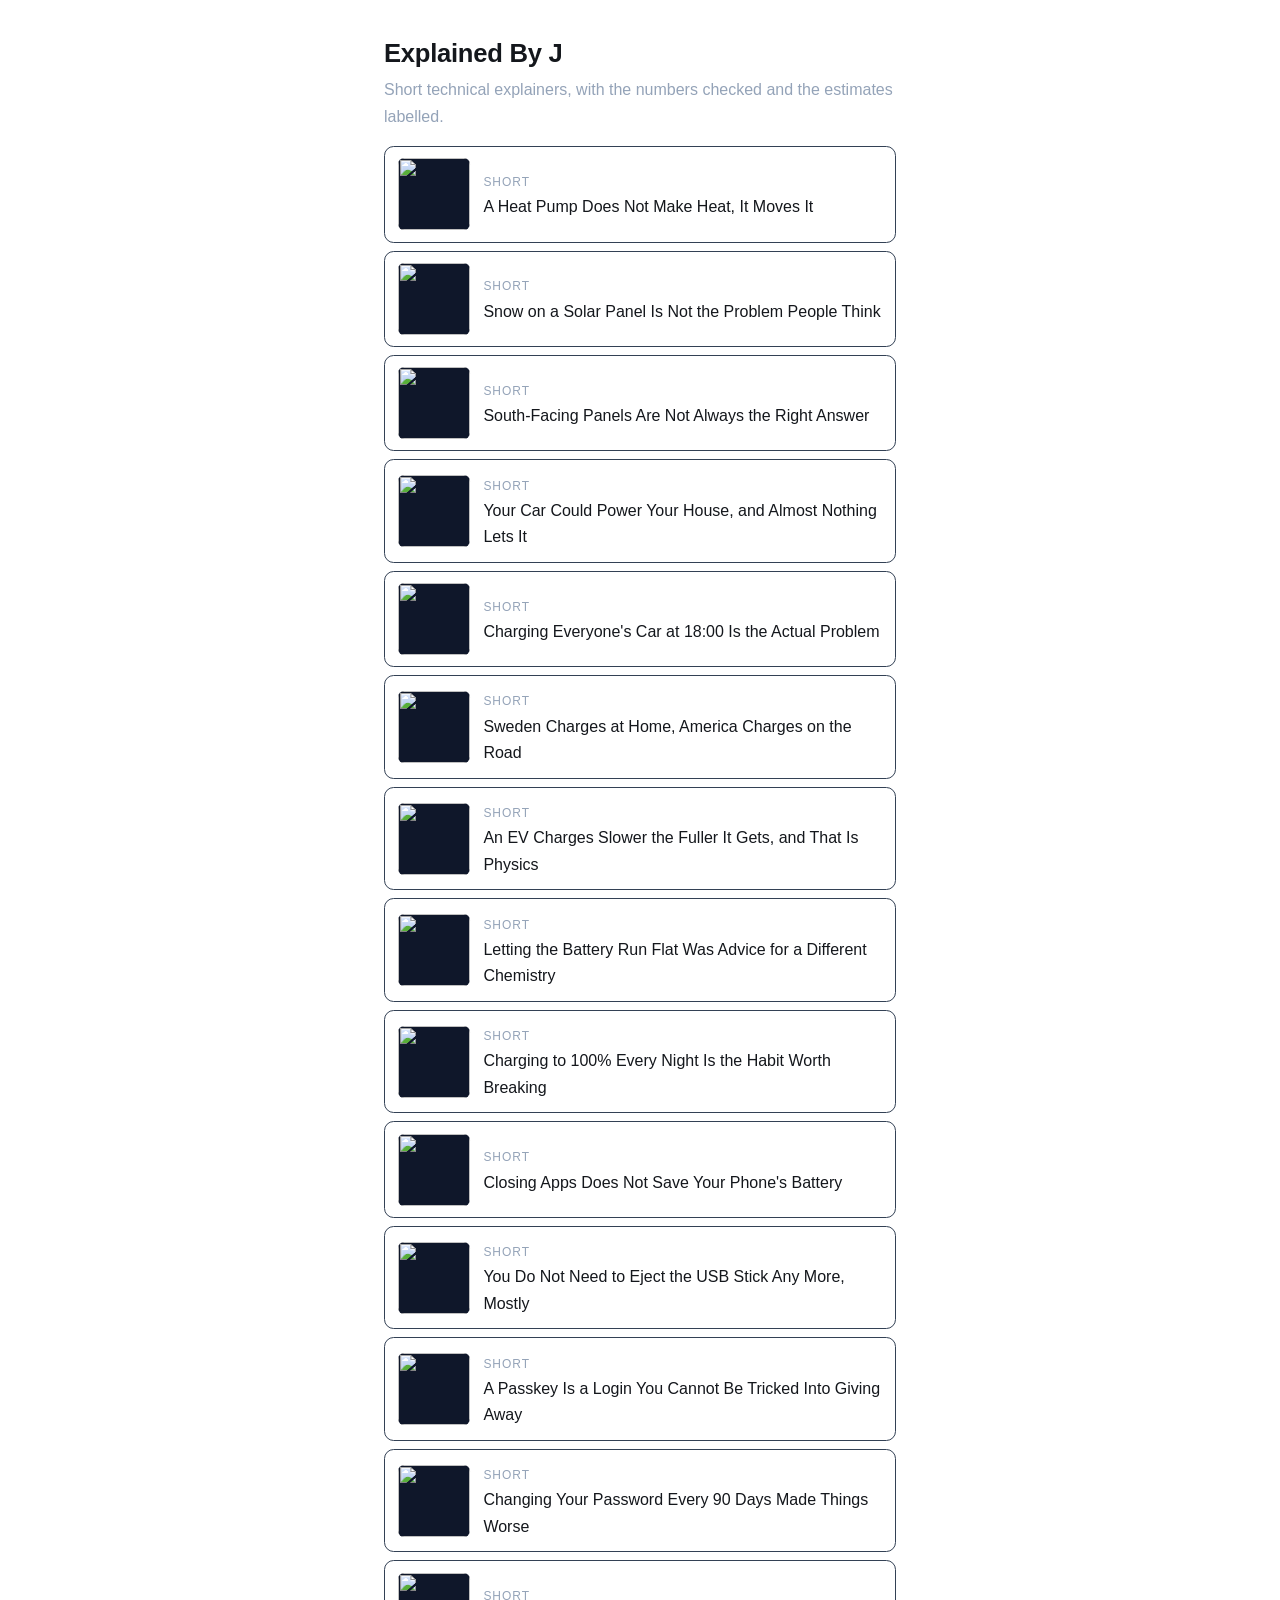
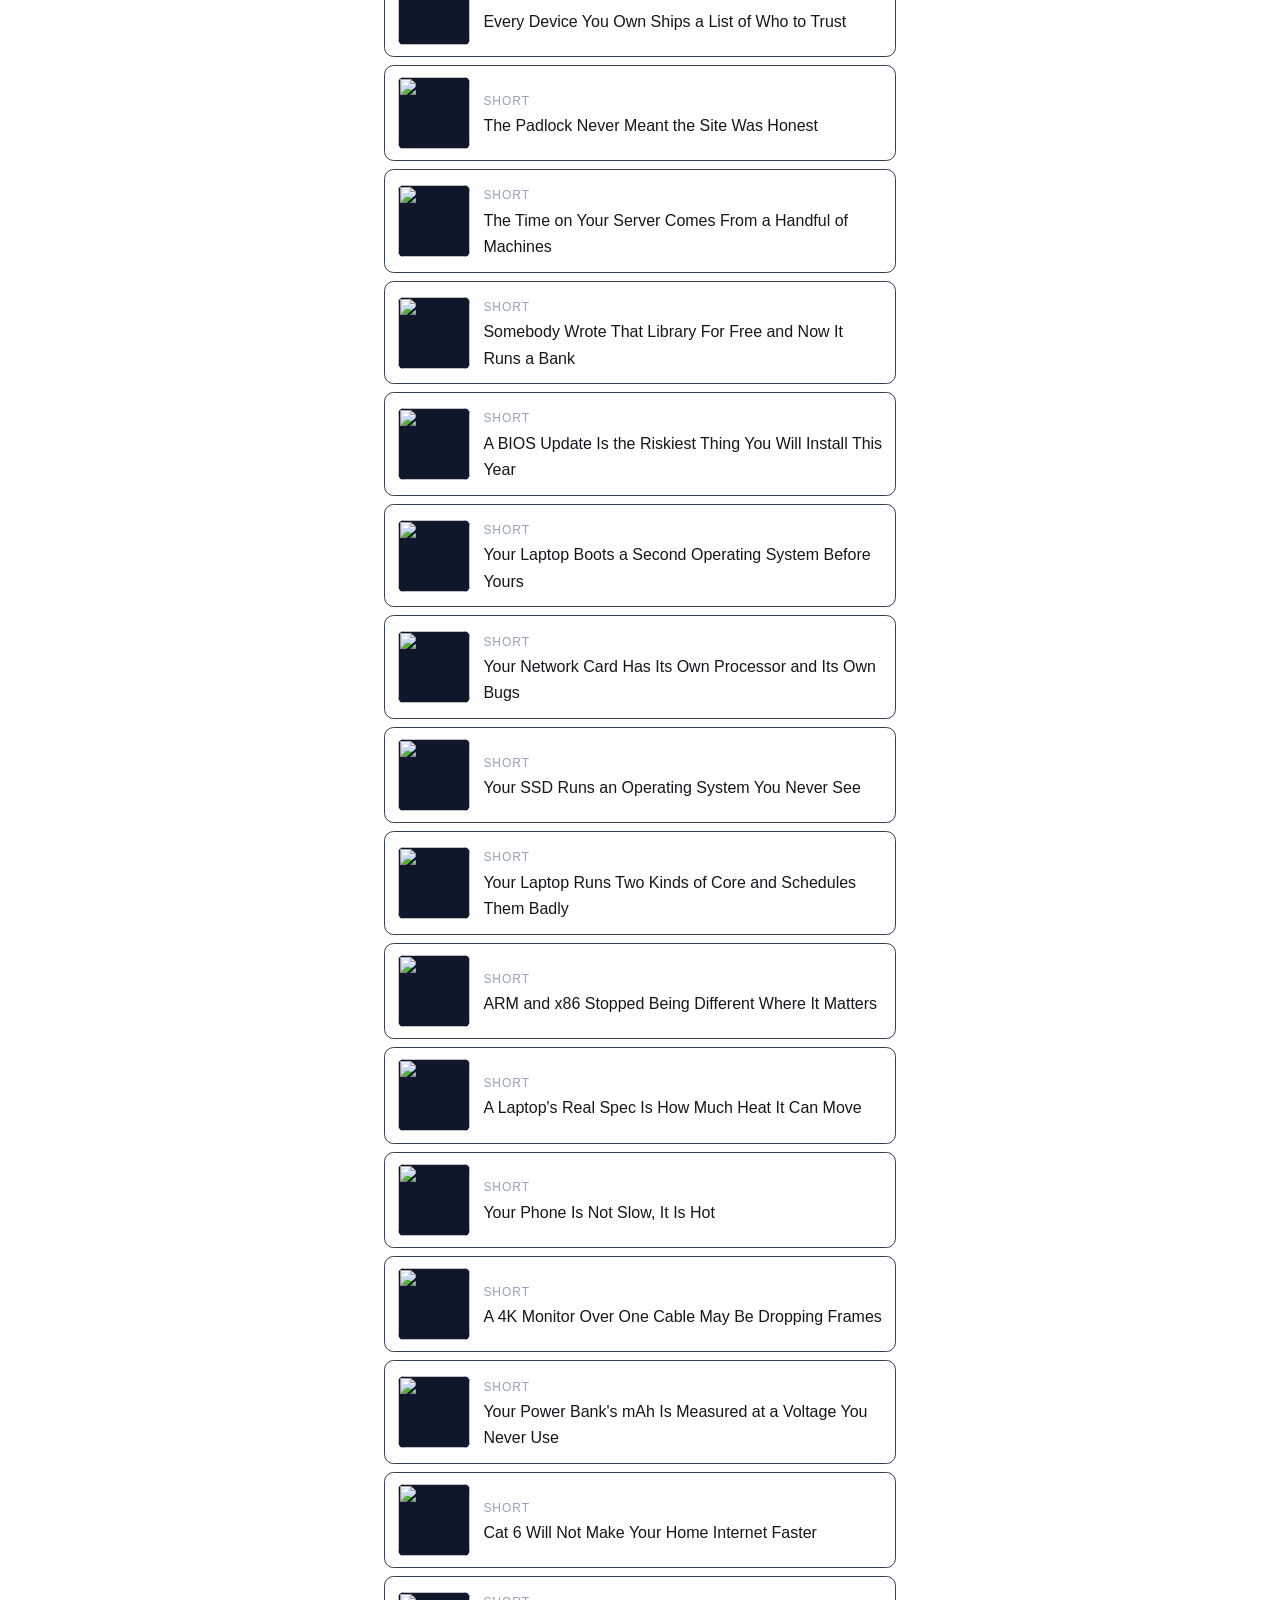
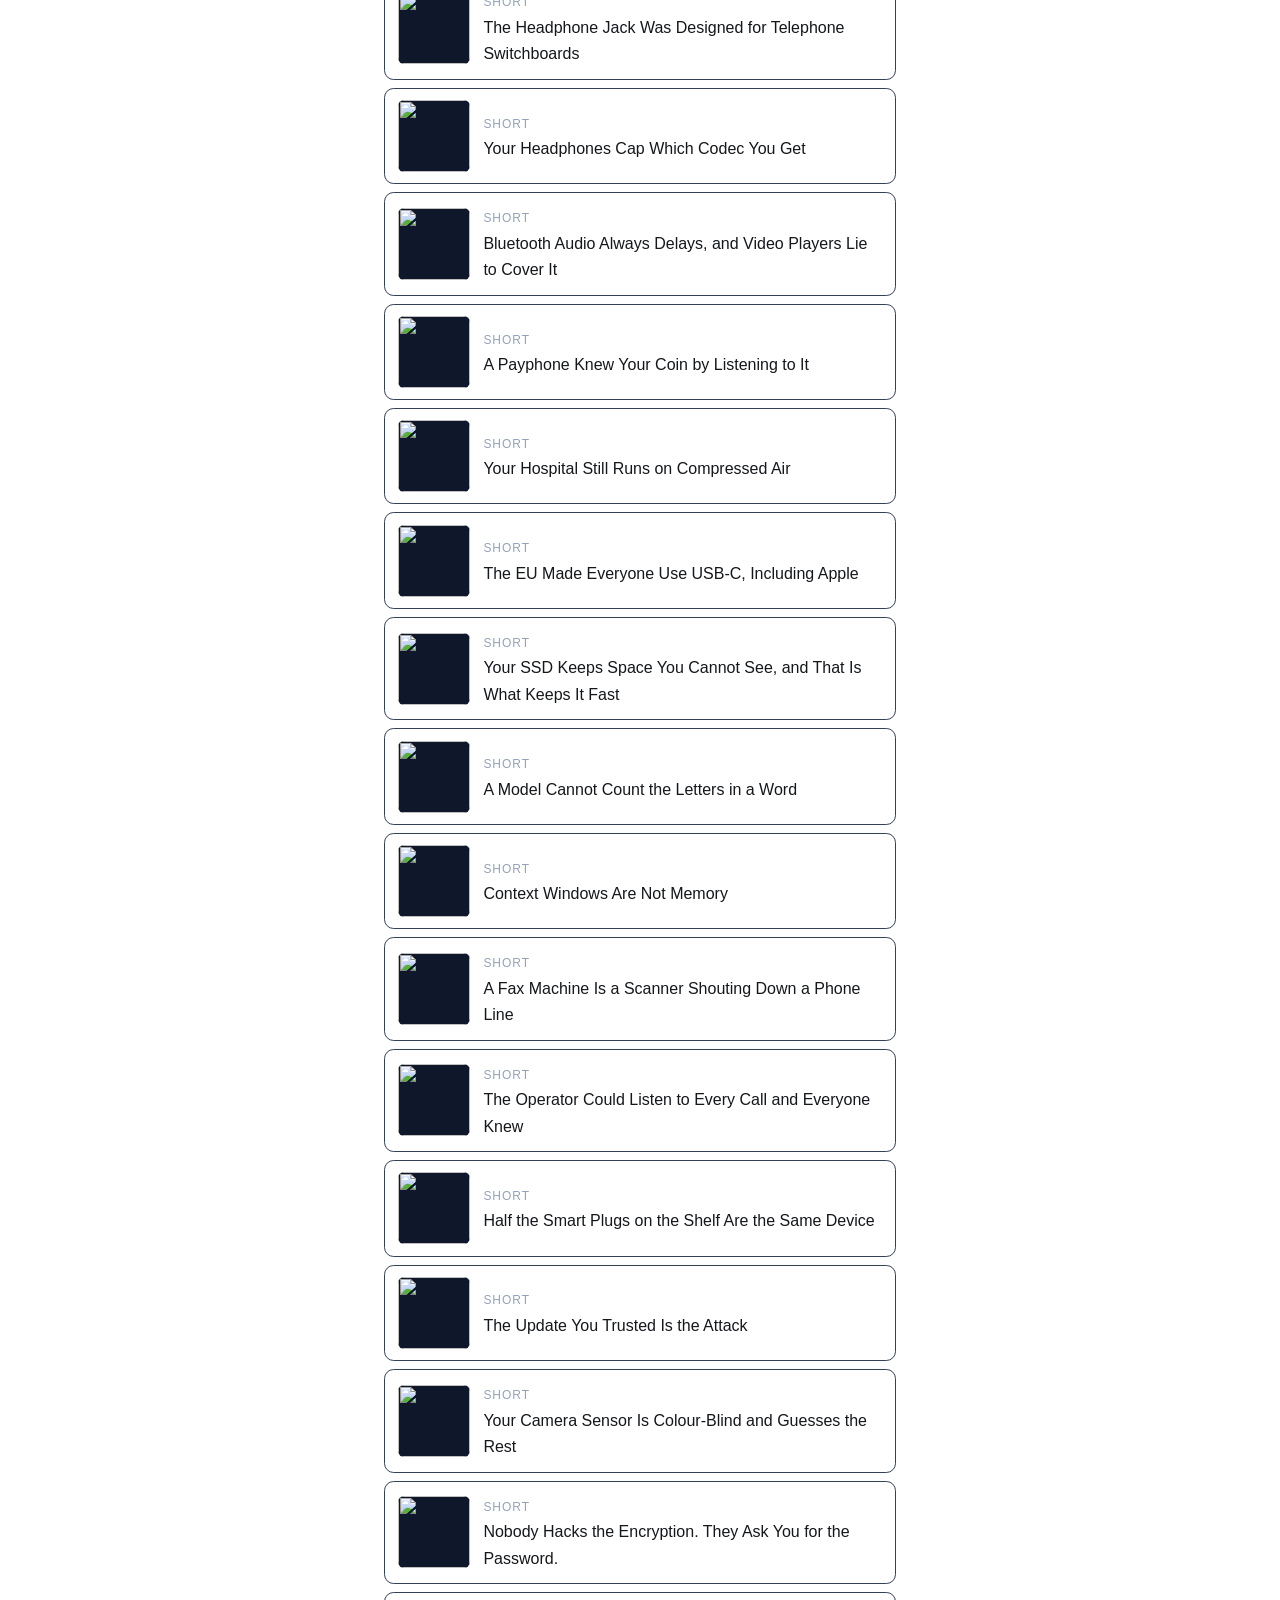
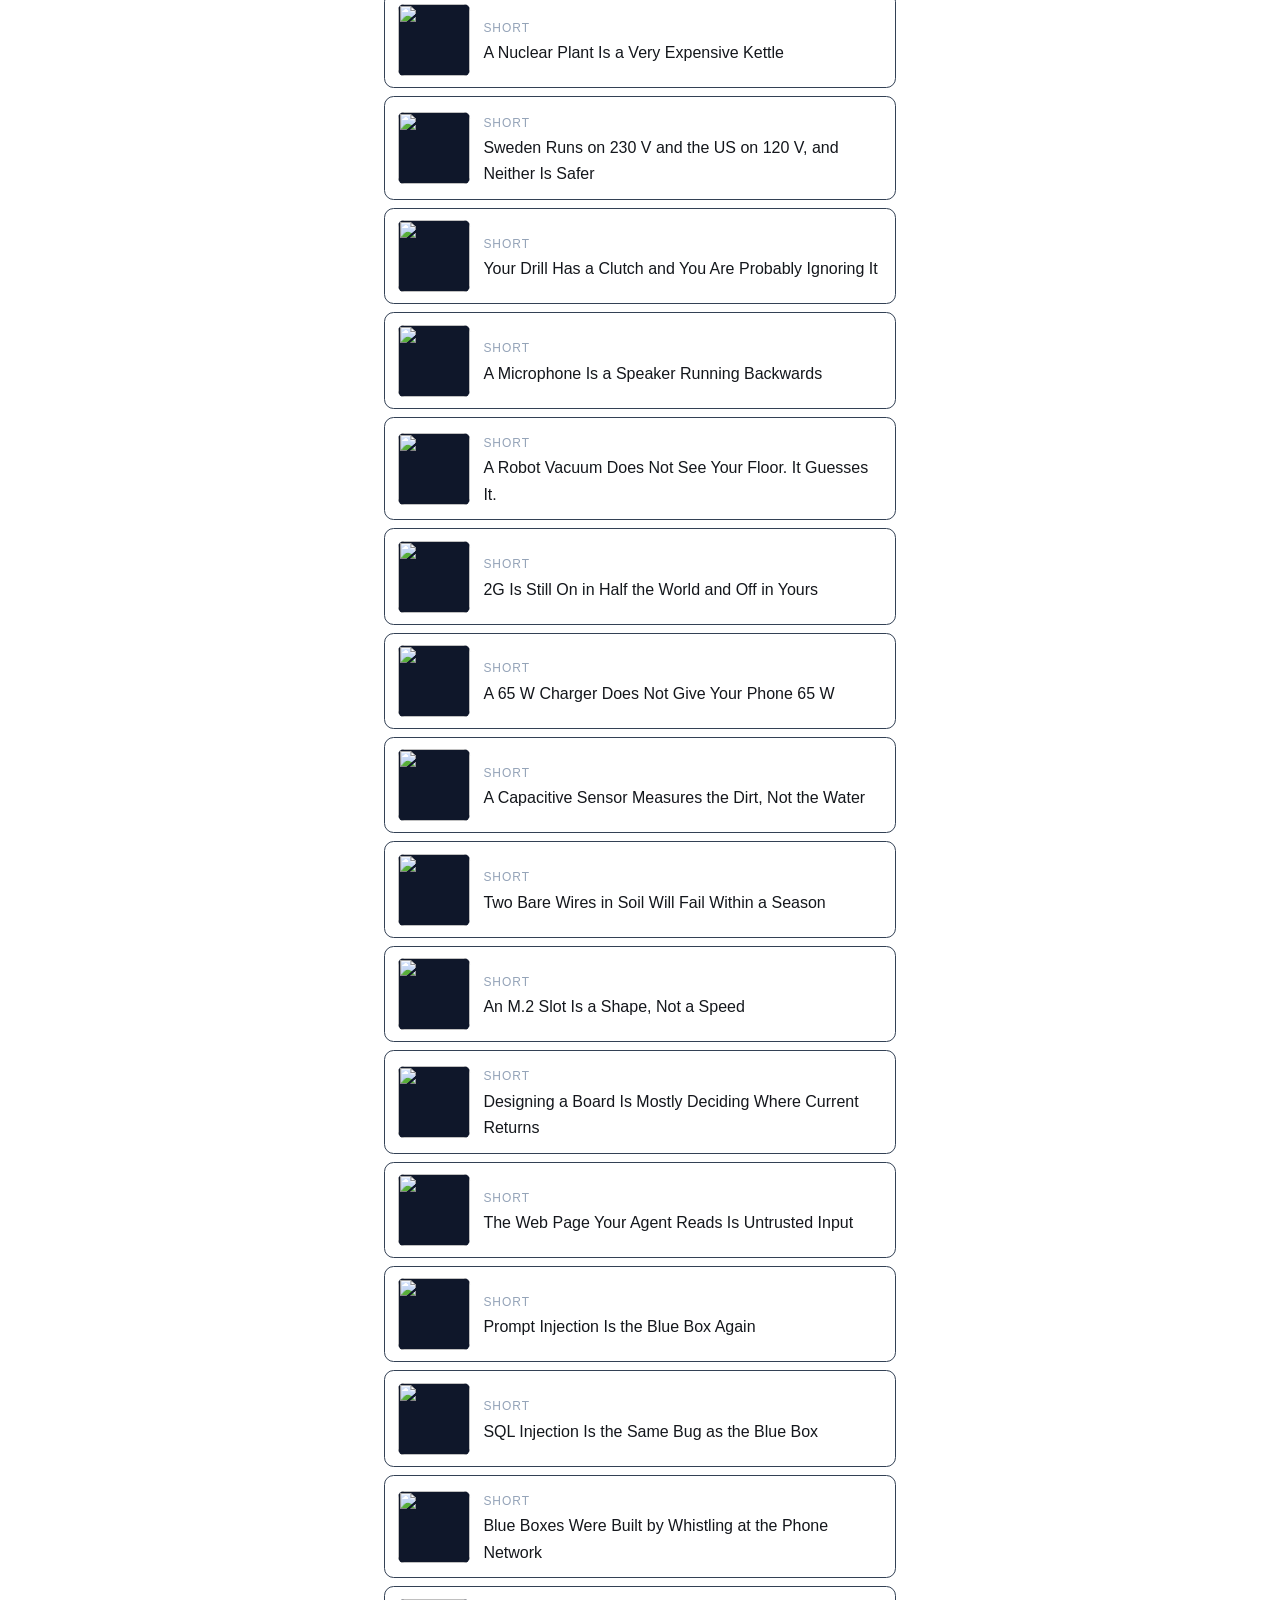
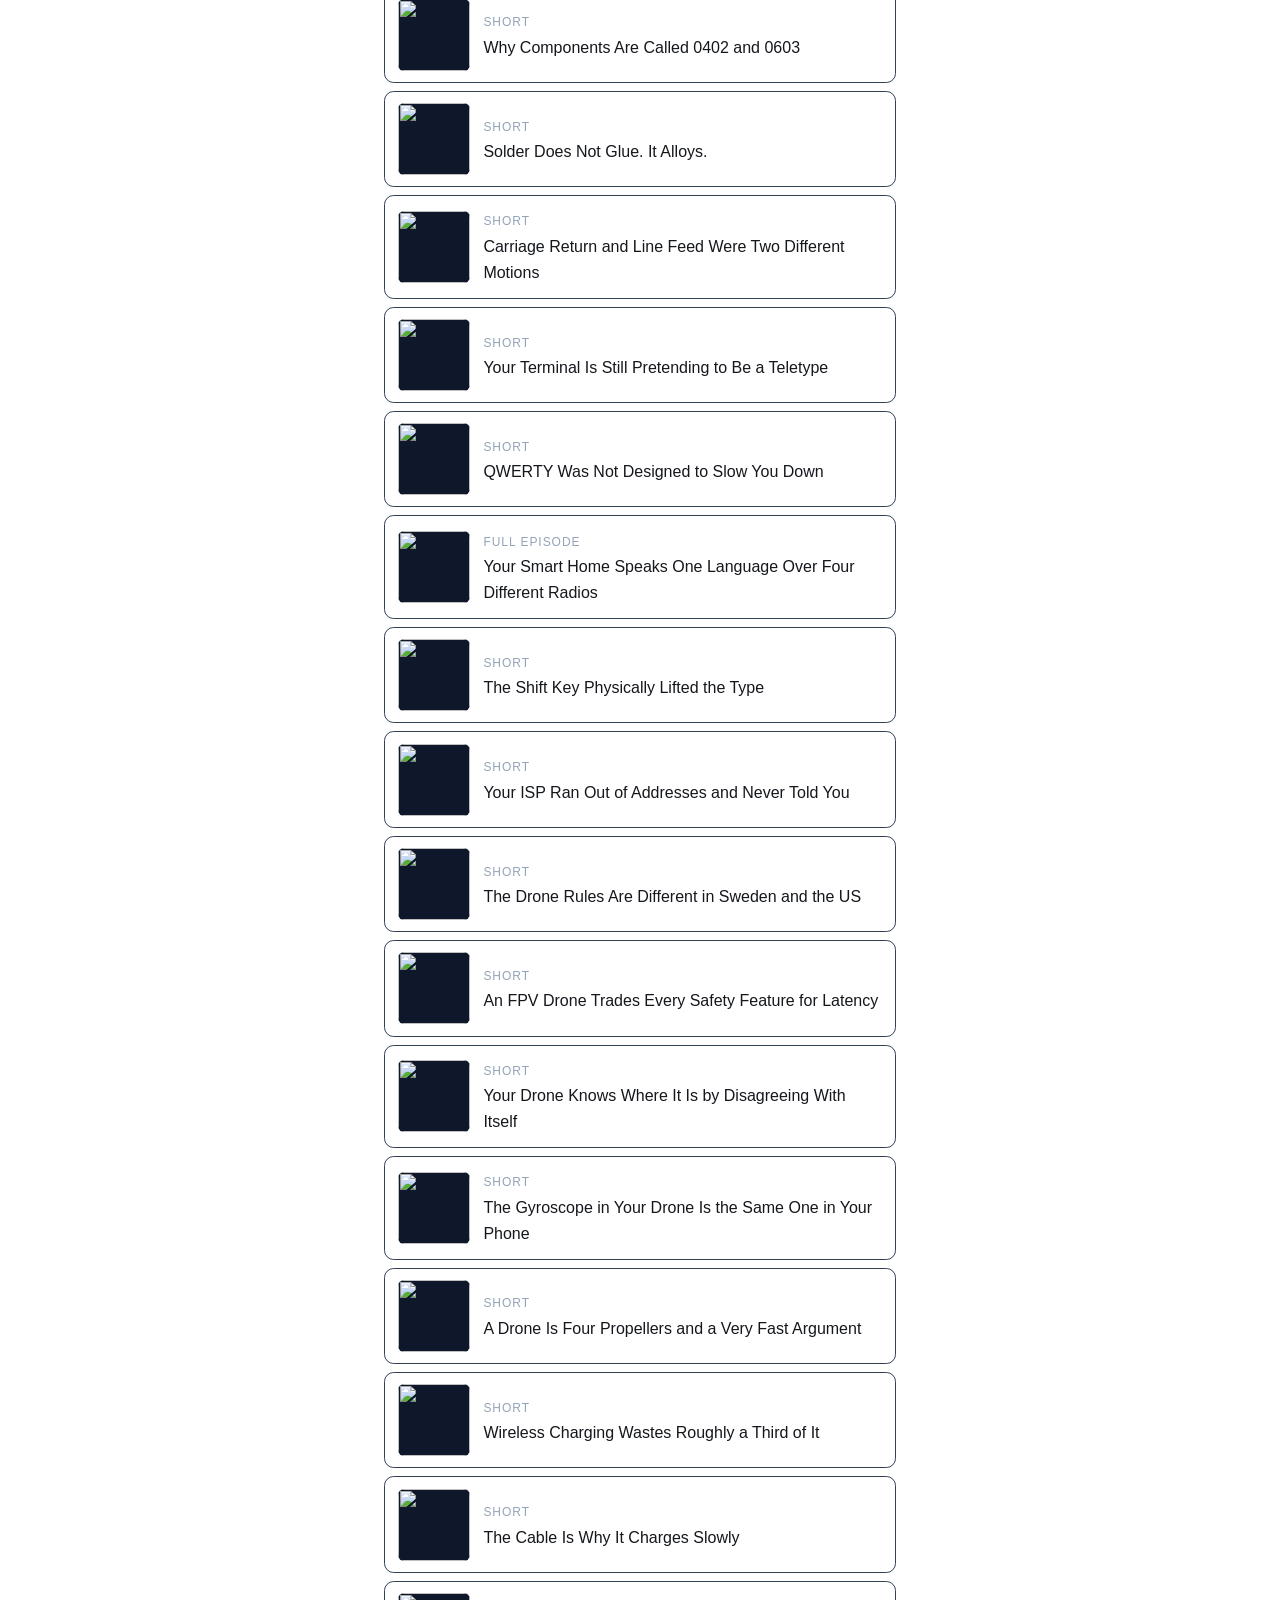
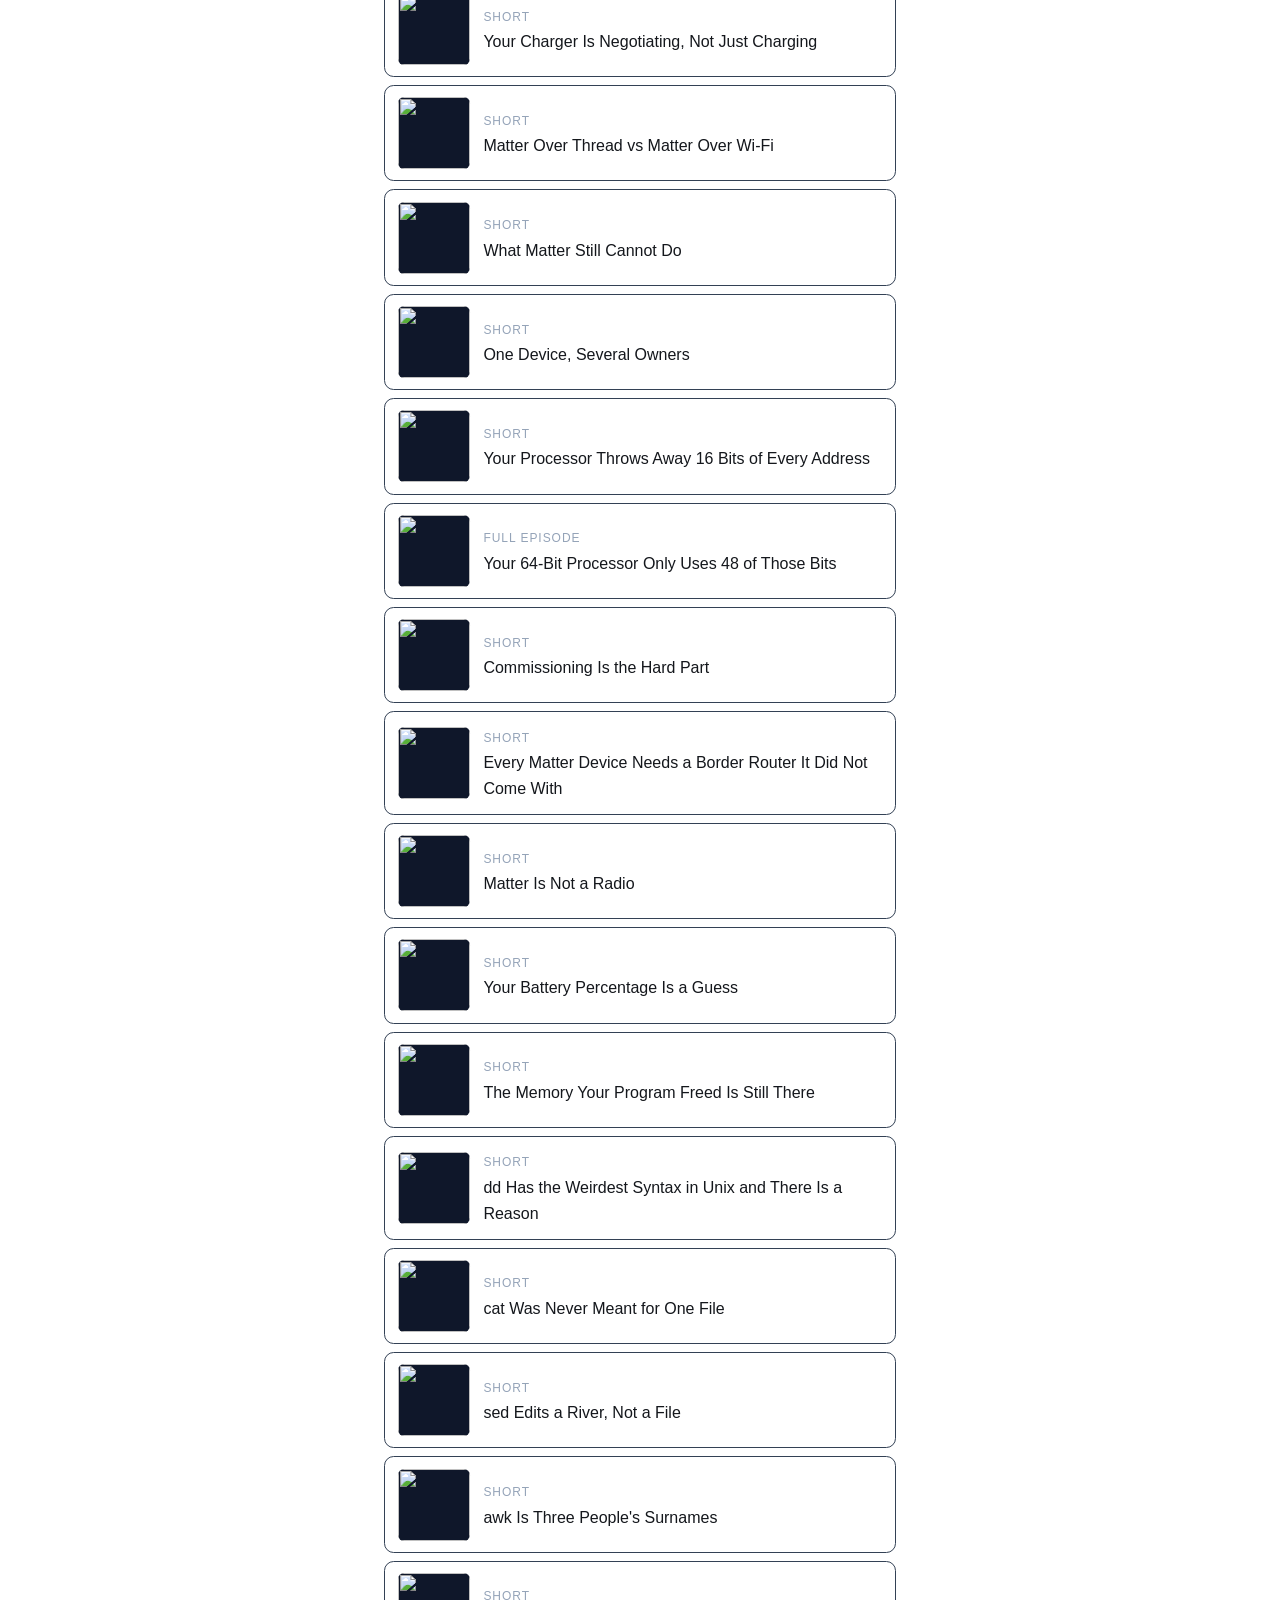
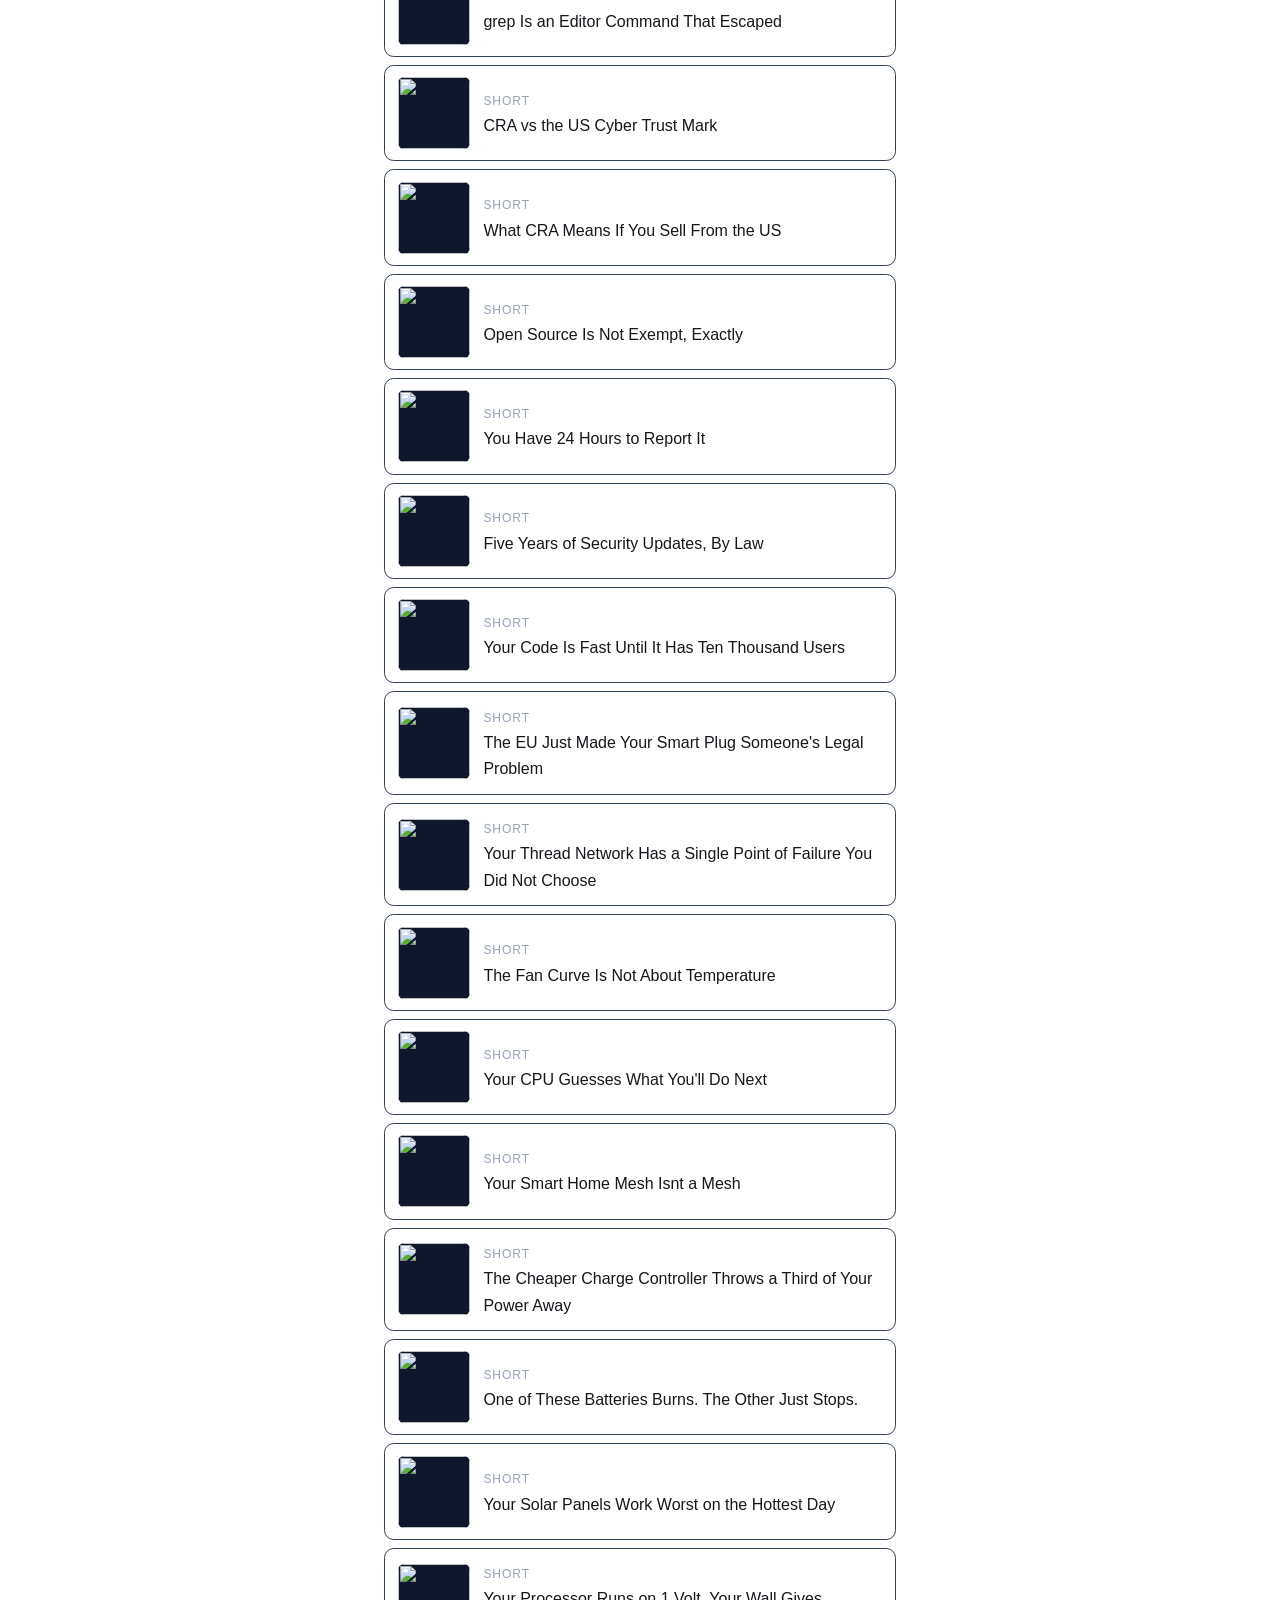
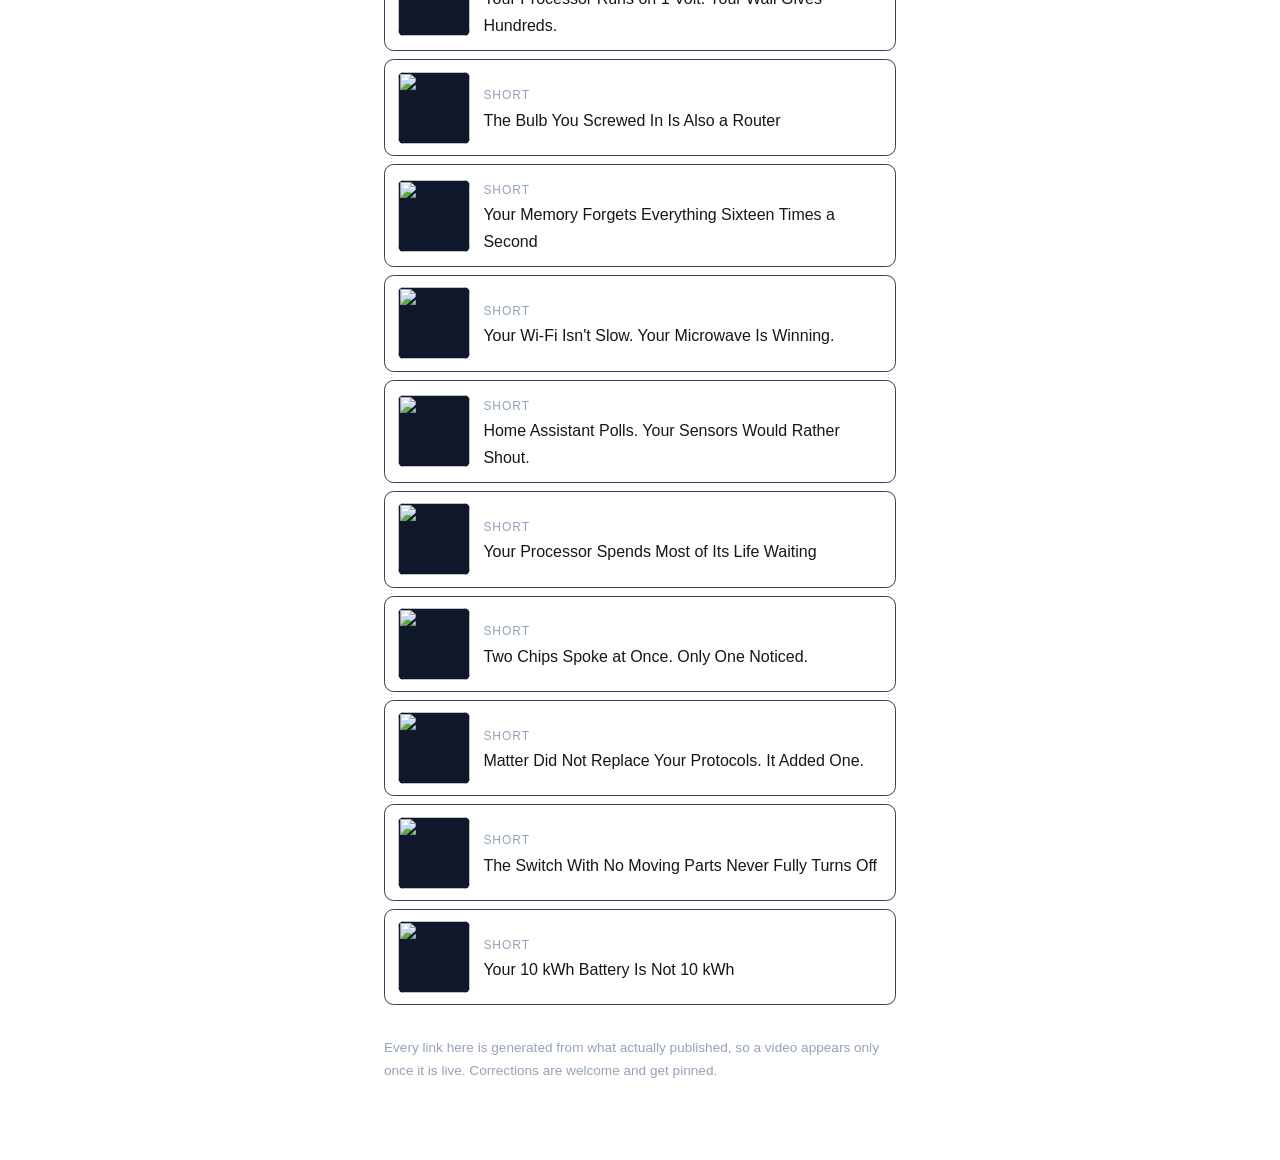
==== commit 20ced4e1: "links: 1 new episode(s) live" ====
--- a/links.html
+++ b/links.html
@@ -22,6 +22,7 @@
 <h1>Explained By J</h1>
 <p class="sub">Short technical explainers, with the numbers checked and the
 estimates labelled.</p>
+<a class="card" href="https://youtu.be/Y9Qi_6tPV9g"><img loading="lazy" alt="" src="https://i.ytimg.com/vi/Y9Qi_6tPV9g/hqdefault.jpg"><span><span class="kick">Short</span><br>A Heat Pump Does Not Make Heat, It Moves It</span></a>
 <a class="card" href="https://youtu.be/LLZPcZtbpQI"><img loading="lazy" alt="" src="https://i.ytimg.com/vi/LLZPcZtbpQI/hqdefault.jpg"><span><span class="kick">Short</span><br>Snow on a Solar Panel Is Not the Problem People Think</span></a>
 <a class="card" href="https://youtu.be/IqRNPfd8mvU"><img loading="lazy" alt="" src="https://i.ytimg.com/vi/IqRNPfd8mvU/hqdefault.jpg"><span><span class="kick">Short</span><br>South-Facing Panels Are Not Always the Right Answer</span></a>
 <a class="card" href="https://youtu.be/gr9yXUgdQ3Q"><img loading="lazy" alt="" src="https://i.ytimg.com/vi/gr9yXUgdQ3Q/hqdefault.jpg"><span><span class="kick">Short</span><br>Your Car Could Power Your House, and Almost Nothing Lets It</span></a>
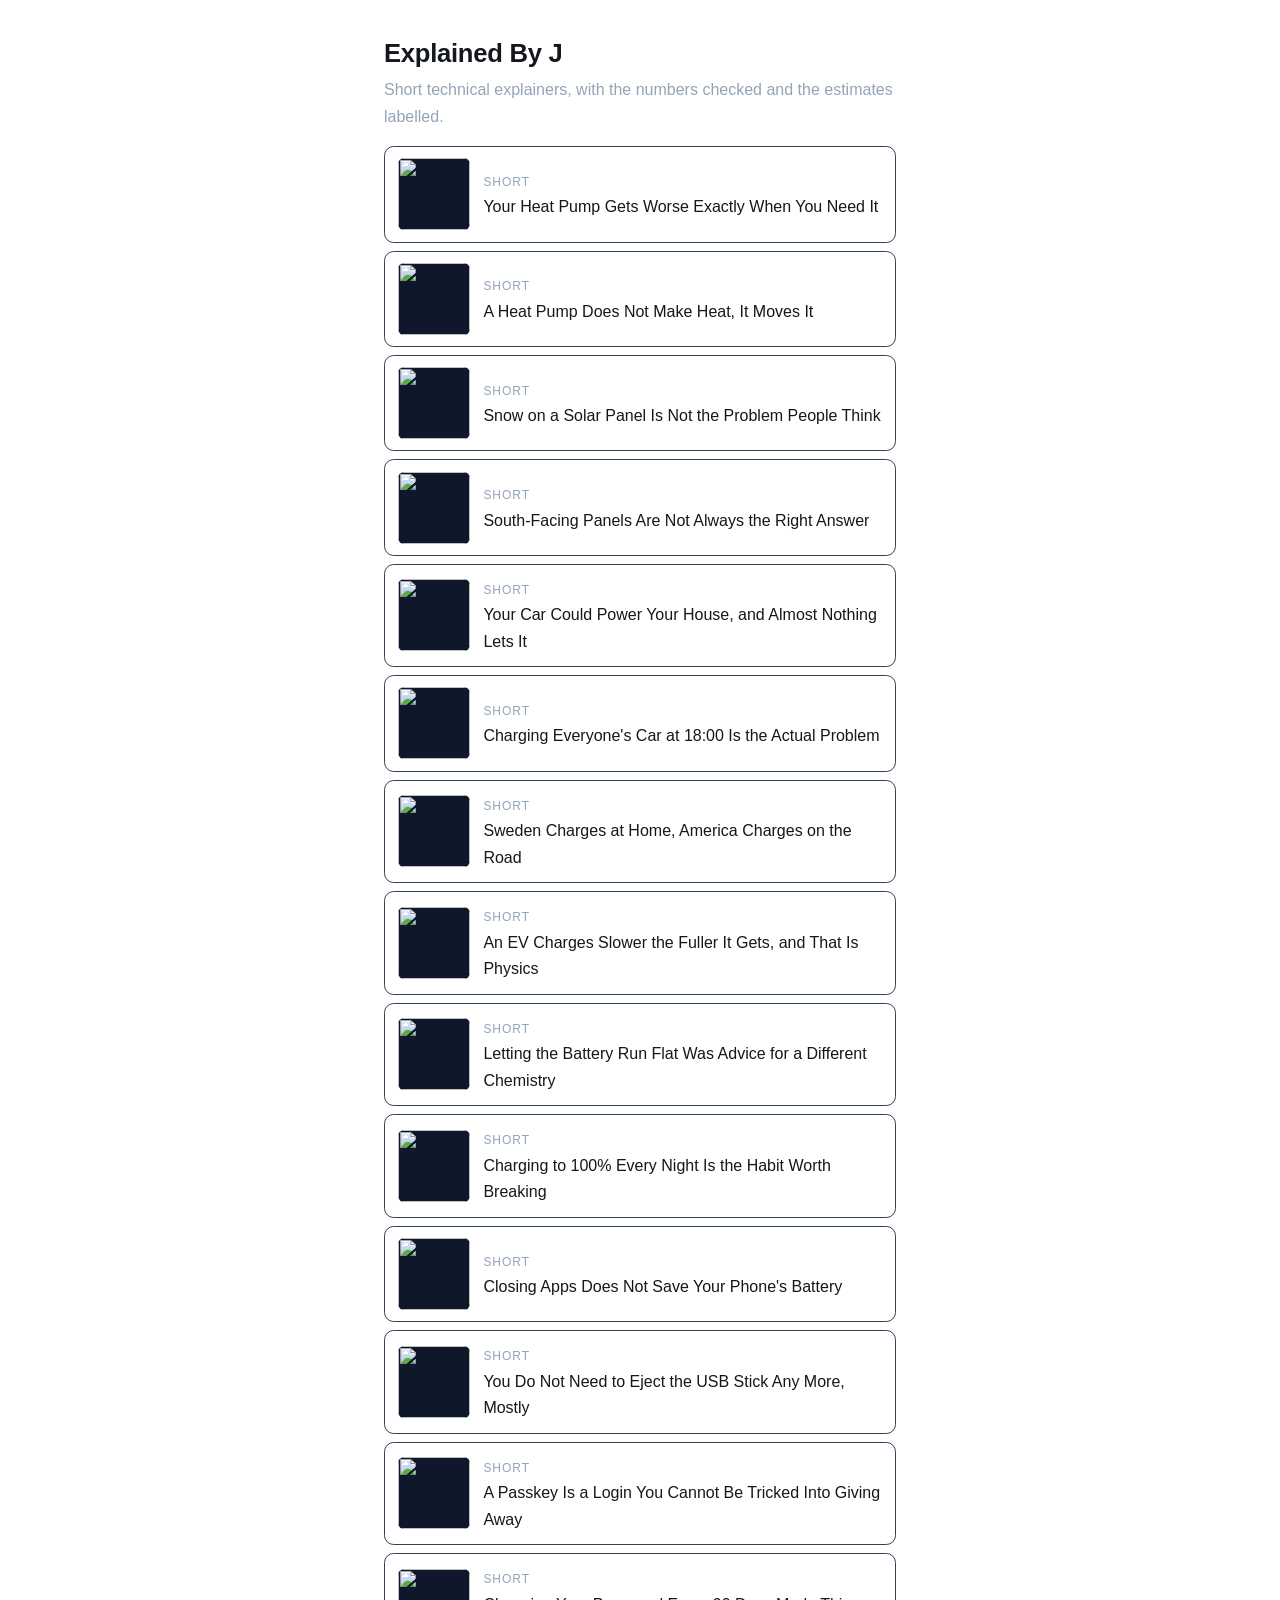
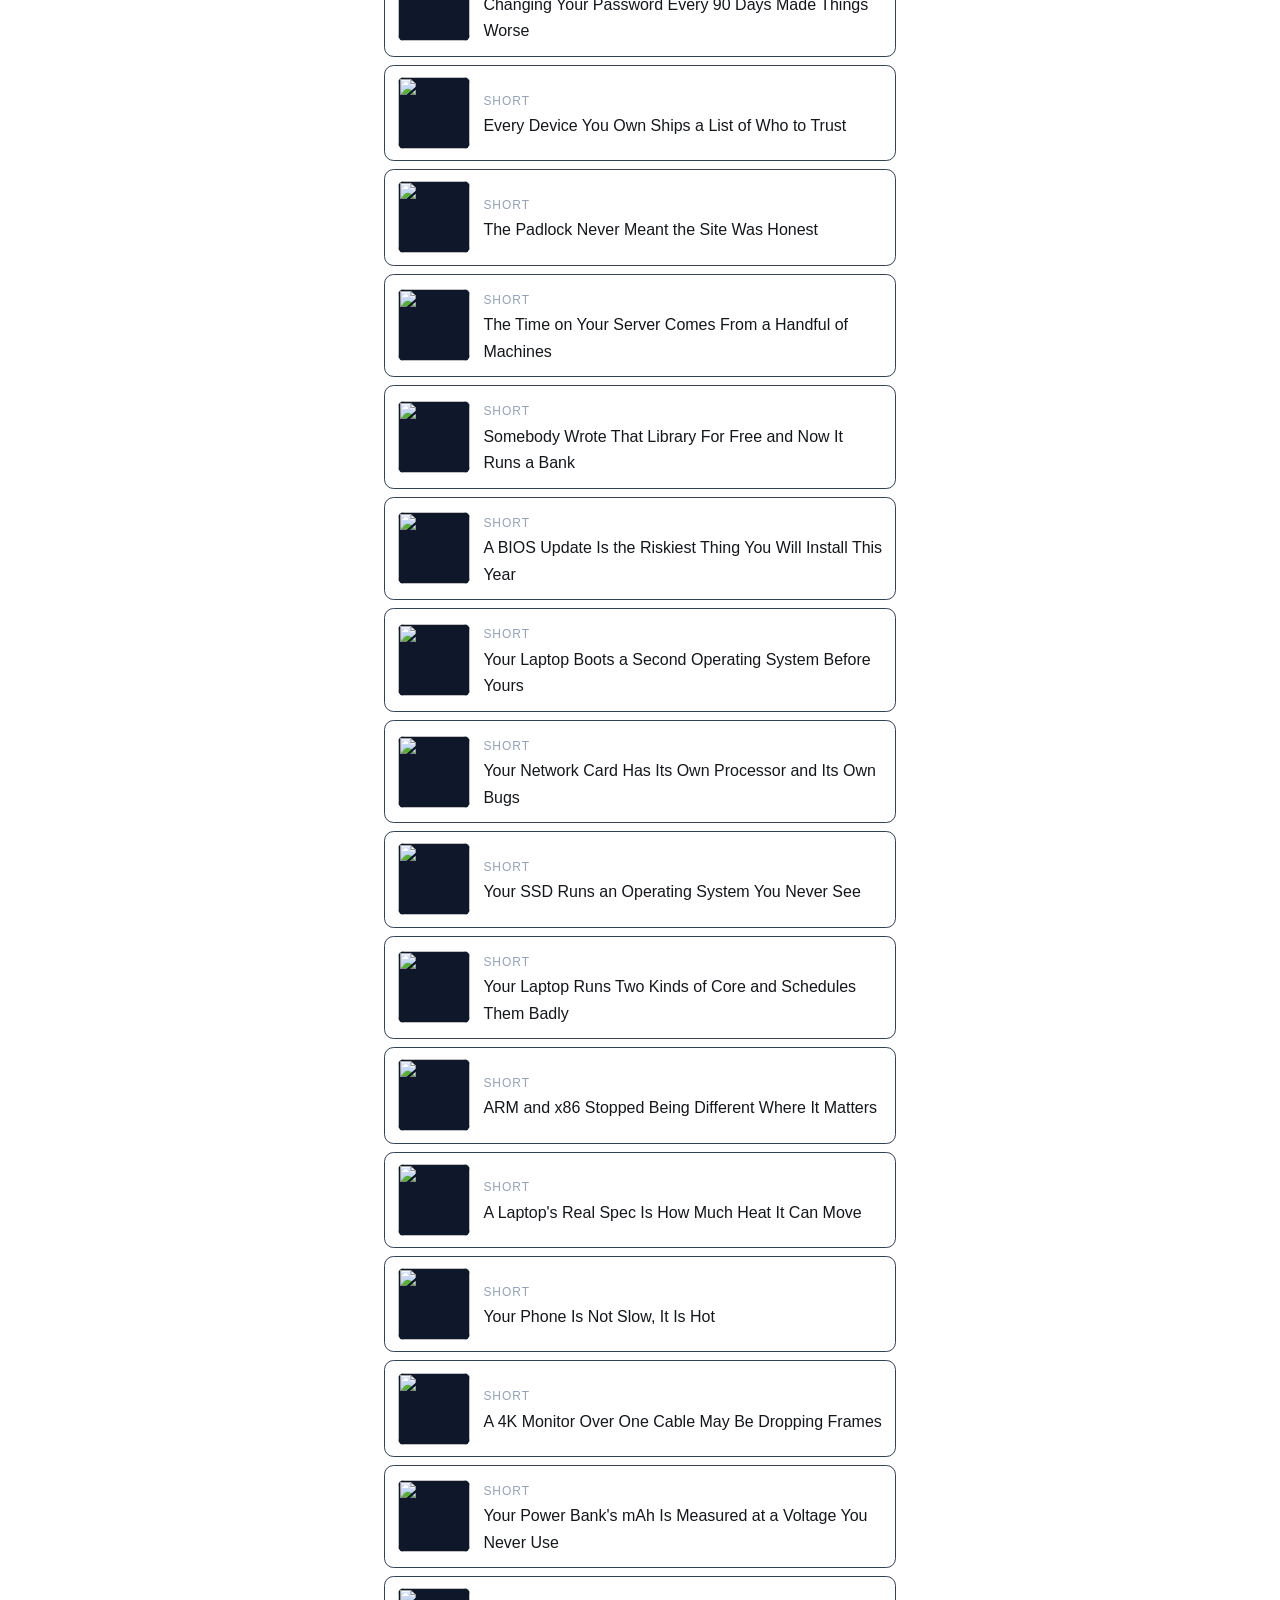
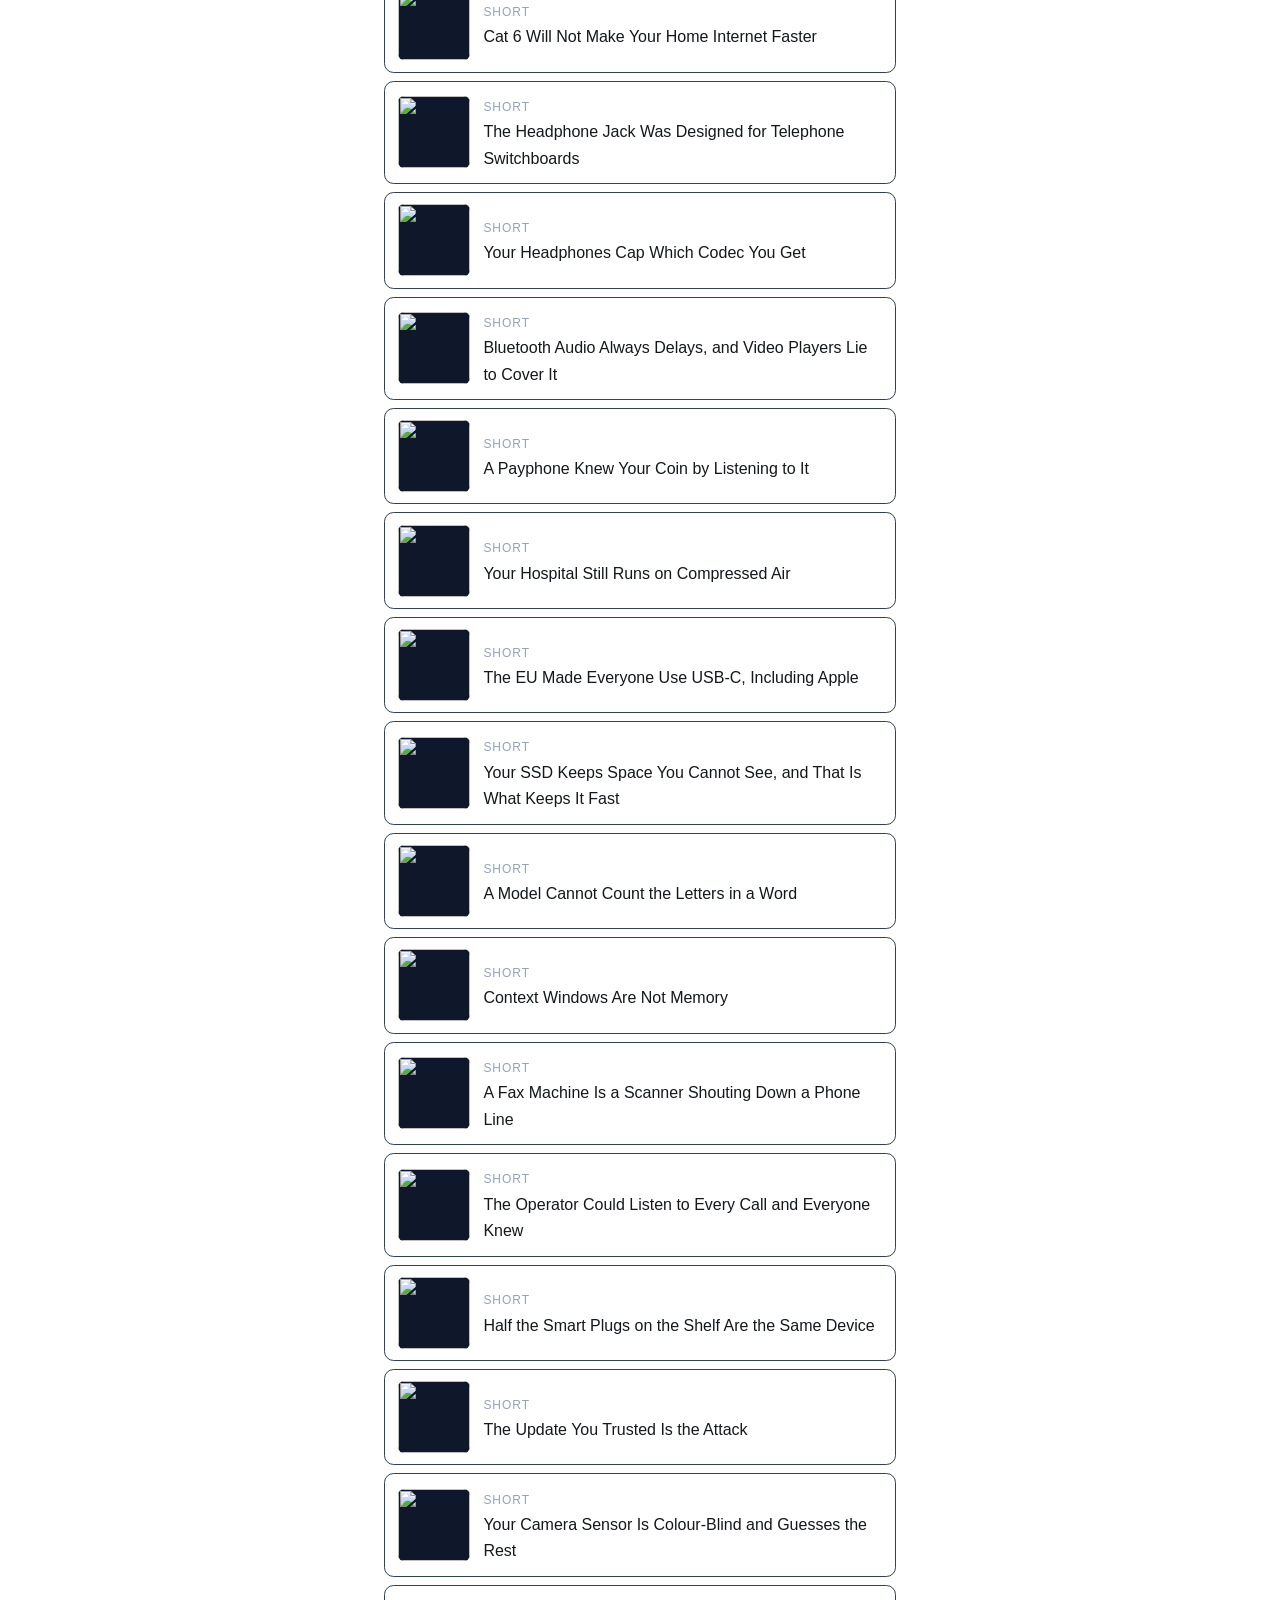
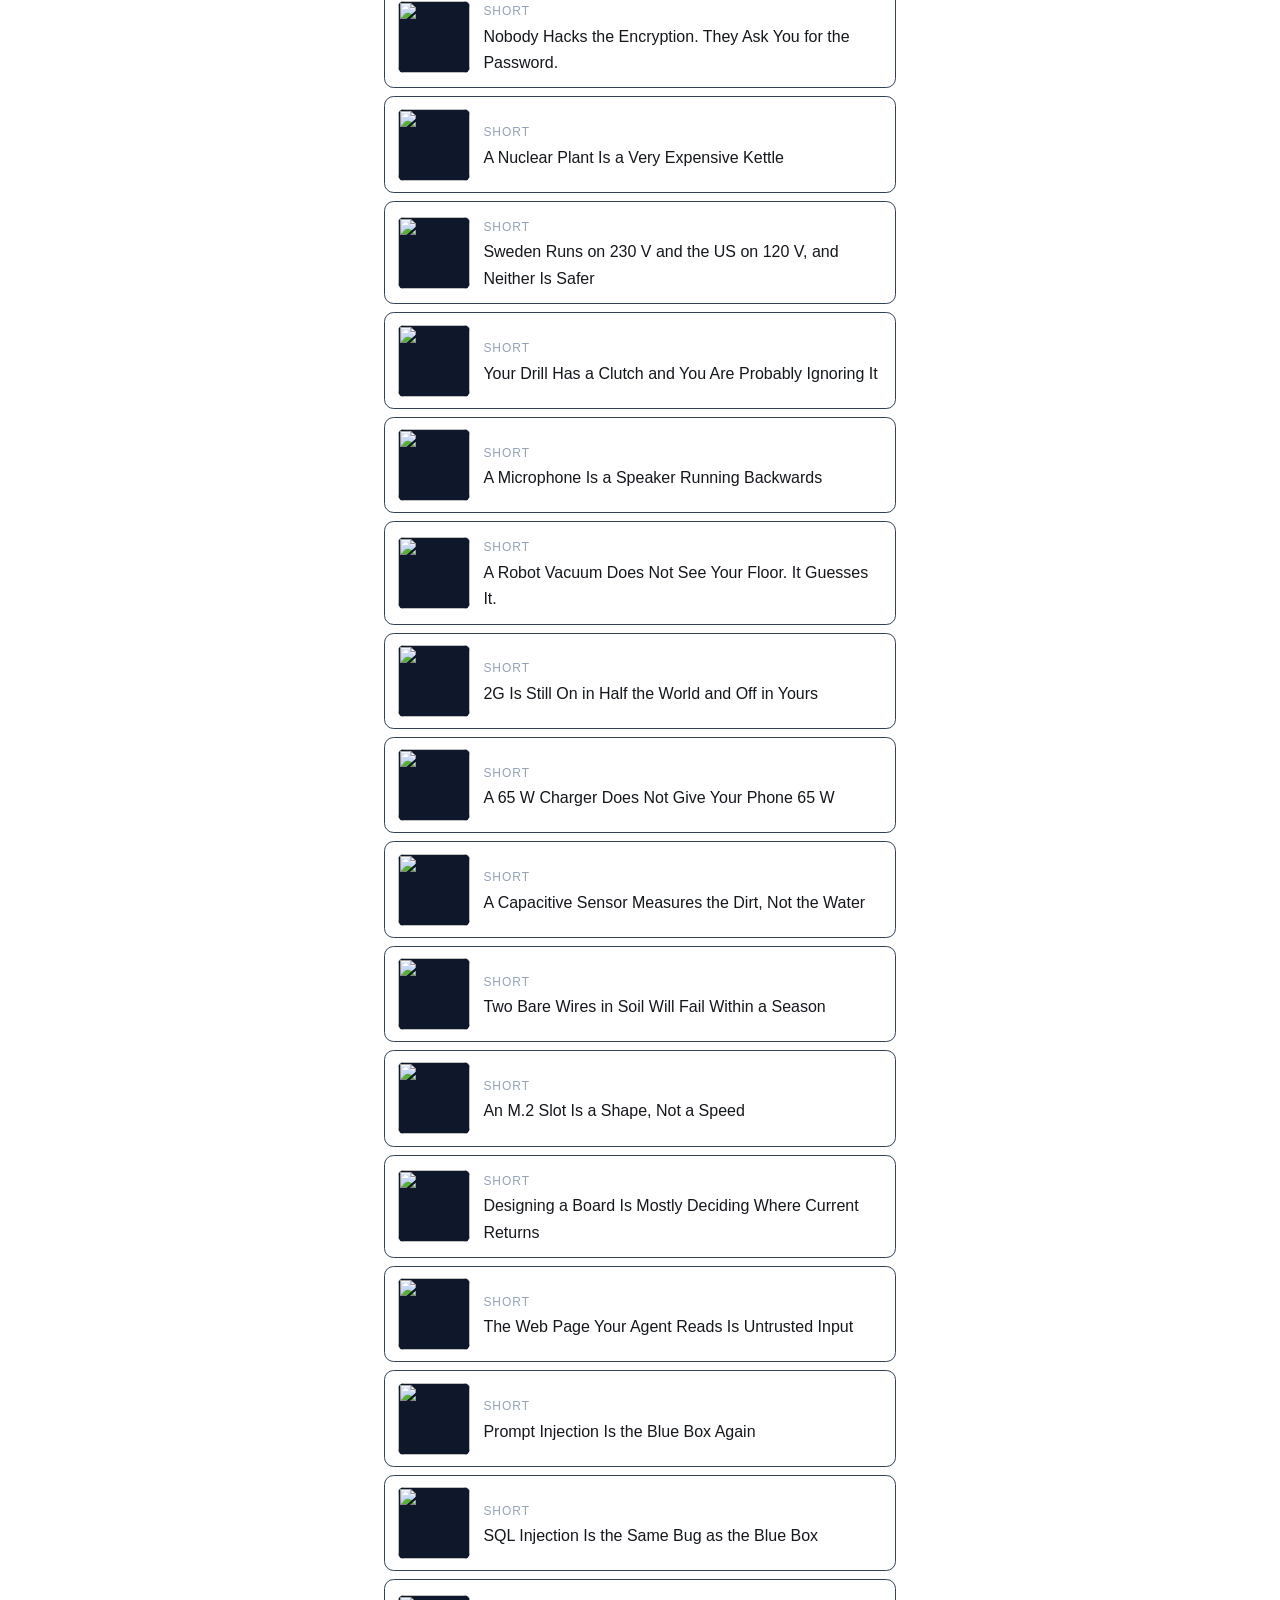
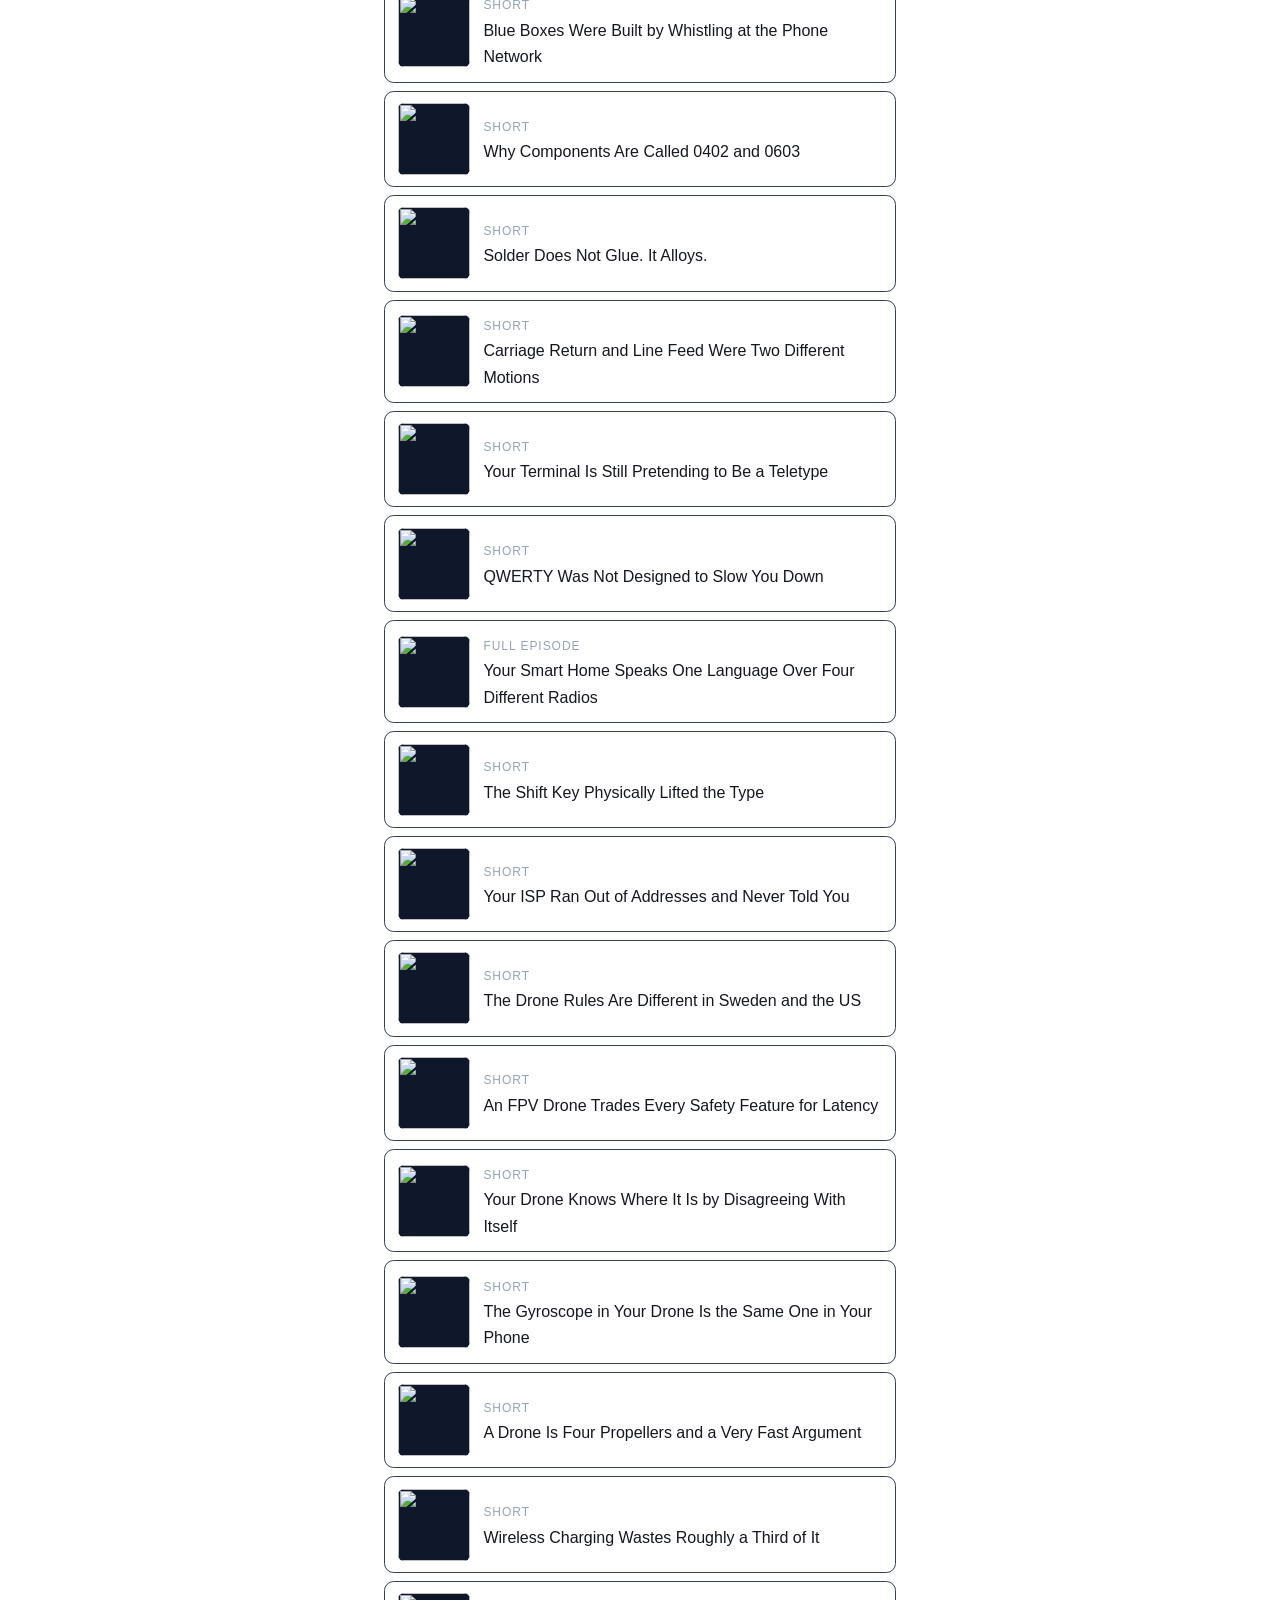
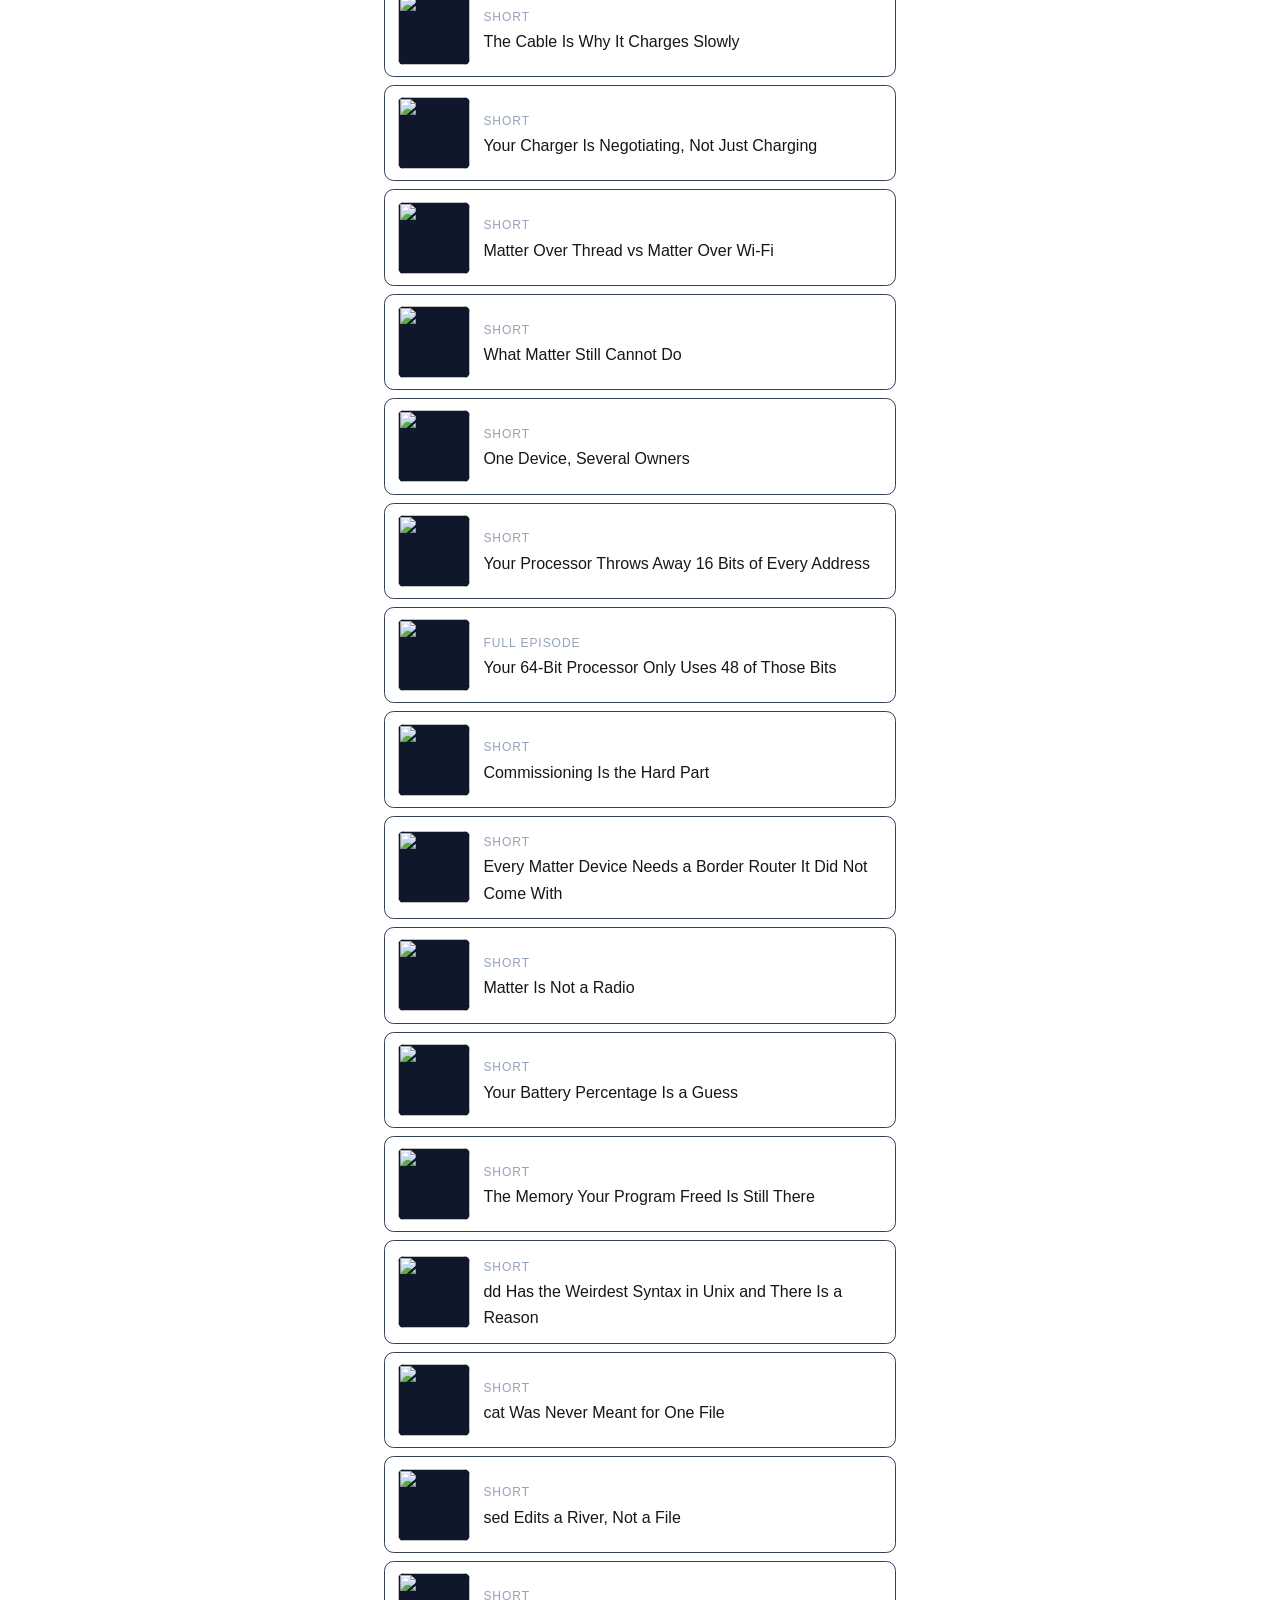
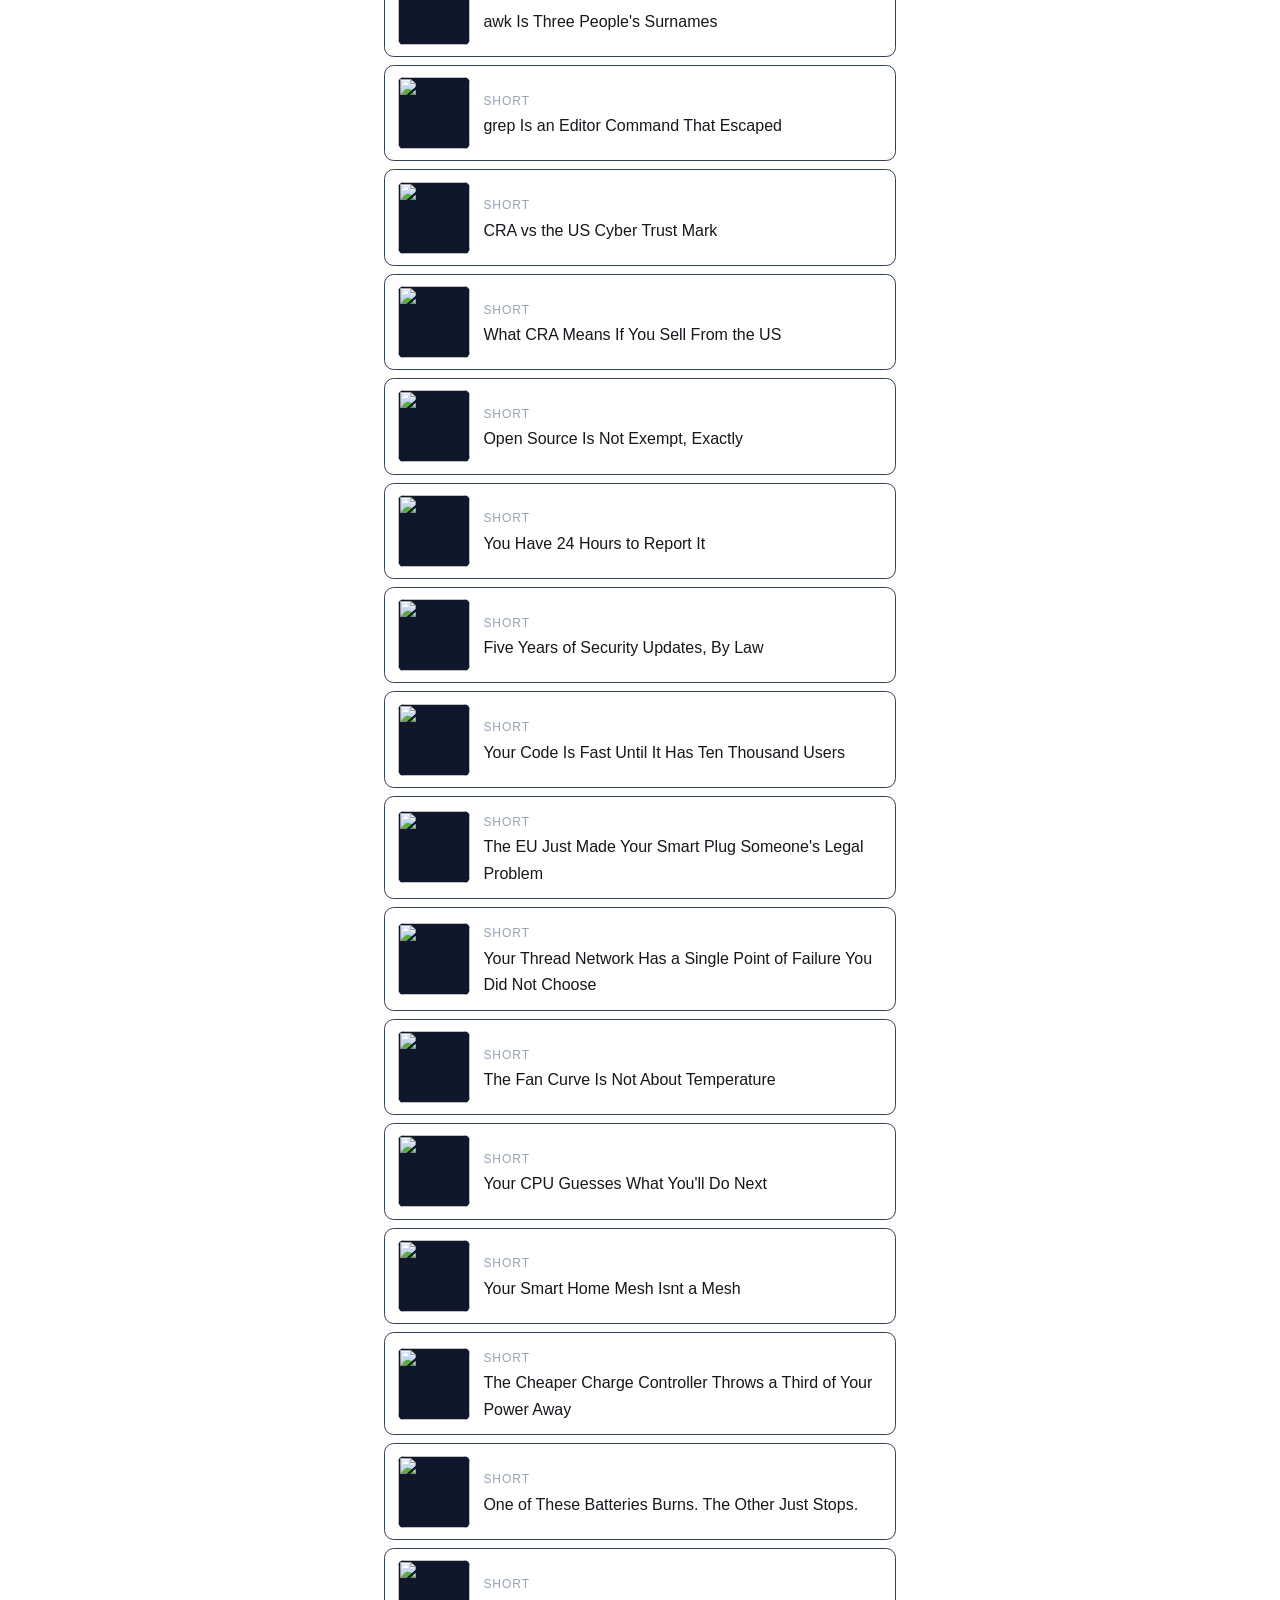
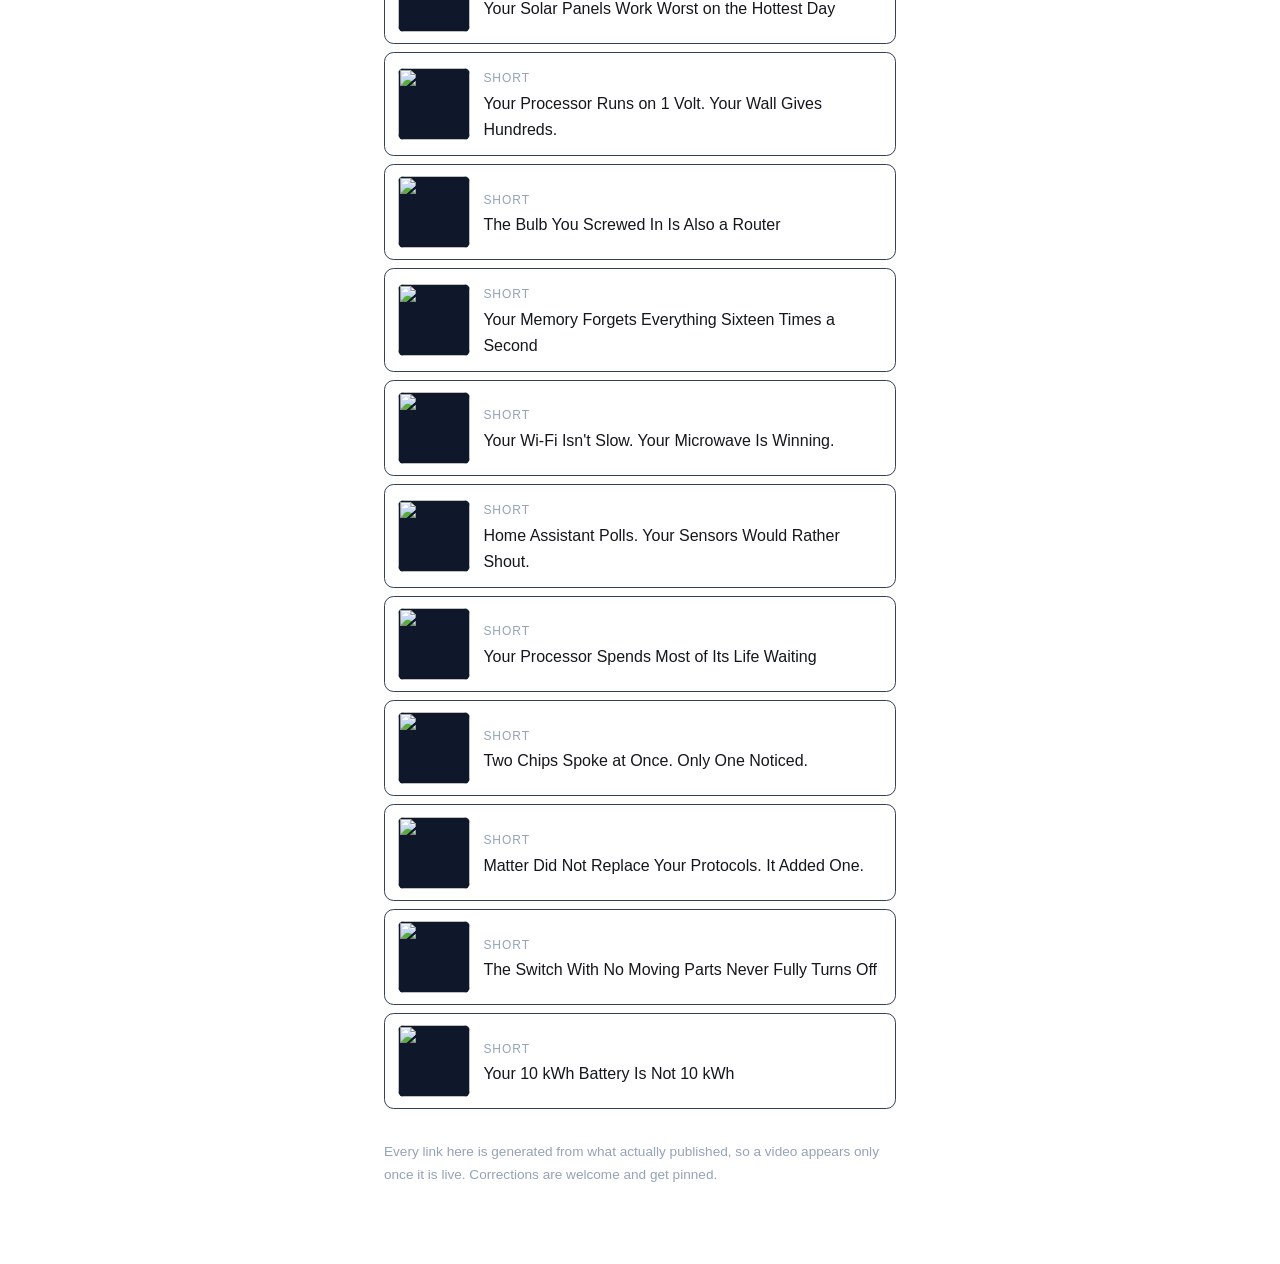
==== commit d4a5416f: "links: 1 new episode(s) live" ====
--- a/links.html
+++ b/links.html
@@ -22,6 +22,7 @@
 <h1>Explained By J</h1>
 <p class="sub">Short technical explainers, with the numbers checked and the
 estimates labelled.</p>
+<a class="card" href="https://youtu.be/HzhJVERvyKA"><img loading="lazy" alt="" src="https://i.ytimg.com/vi/HzhJVERvyKA/hqdefault.jpg"><span><span class="kick">Short</span><br>Your Heat Pump Gets Worse Exactly When You Need It</span></a>
 <a class="card" href="https://youtu.be/Y9Qi_6tPV9g"><img loading="lazy" alt="" src="https://i.ytimg.com/vi/Y9Qi_6tPV9g/hqdefault.jpg"><span><span class="kick">Short</span><br>A Heat Pump Does Not Make Heat, It Moves It</span></a>
 <a class="card" href="https://youtu.be/LLZPcZtbpQI"><img loading="lazy" alt="" src="https://i.ytimg.com/vi/LLZPcZtbpQI/hqdefault.jpg"><span><span class="kick">Short</span><br>Snow on a Solar Panel Is Not the Problem People Think</span></a>
 <a class="card" href="https://youtu.be/IqRNPfd8mvU"><img loading="lazy" alt="" src="https://i.ytimg.com/vi/IqRNPfd8mvU/hqdefault.jpg"><span><span class="kick">Short</span><br>South-Facing Panels Are Not Always the Right Answer</span></a>
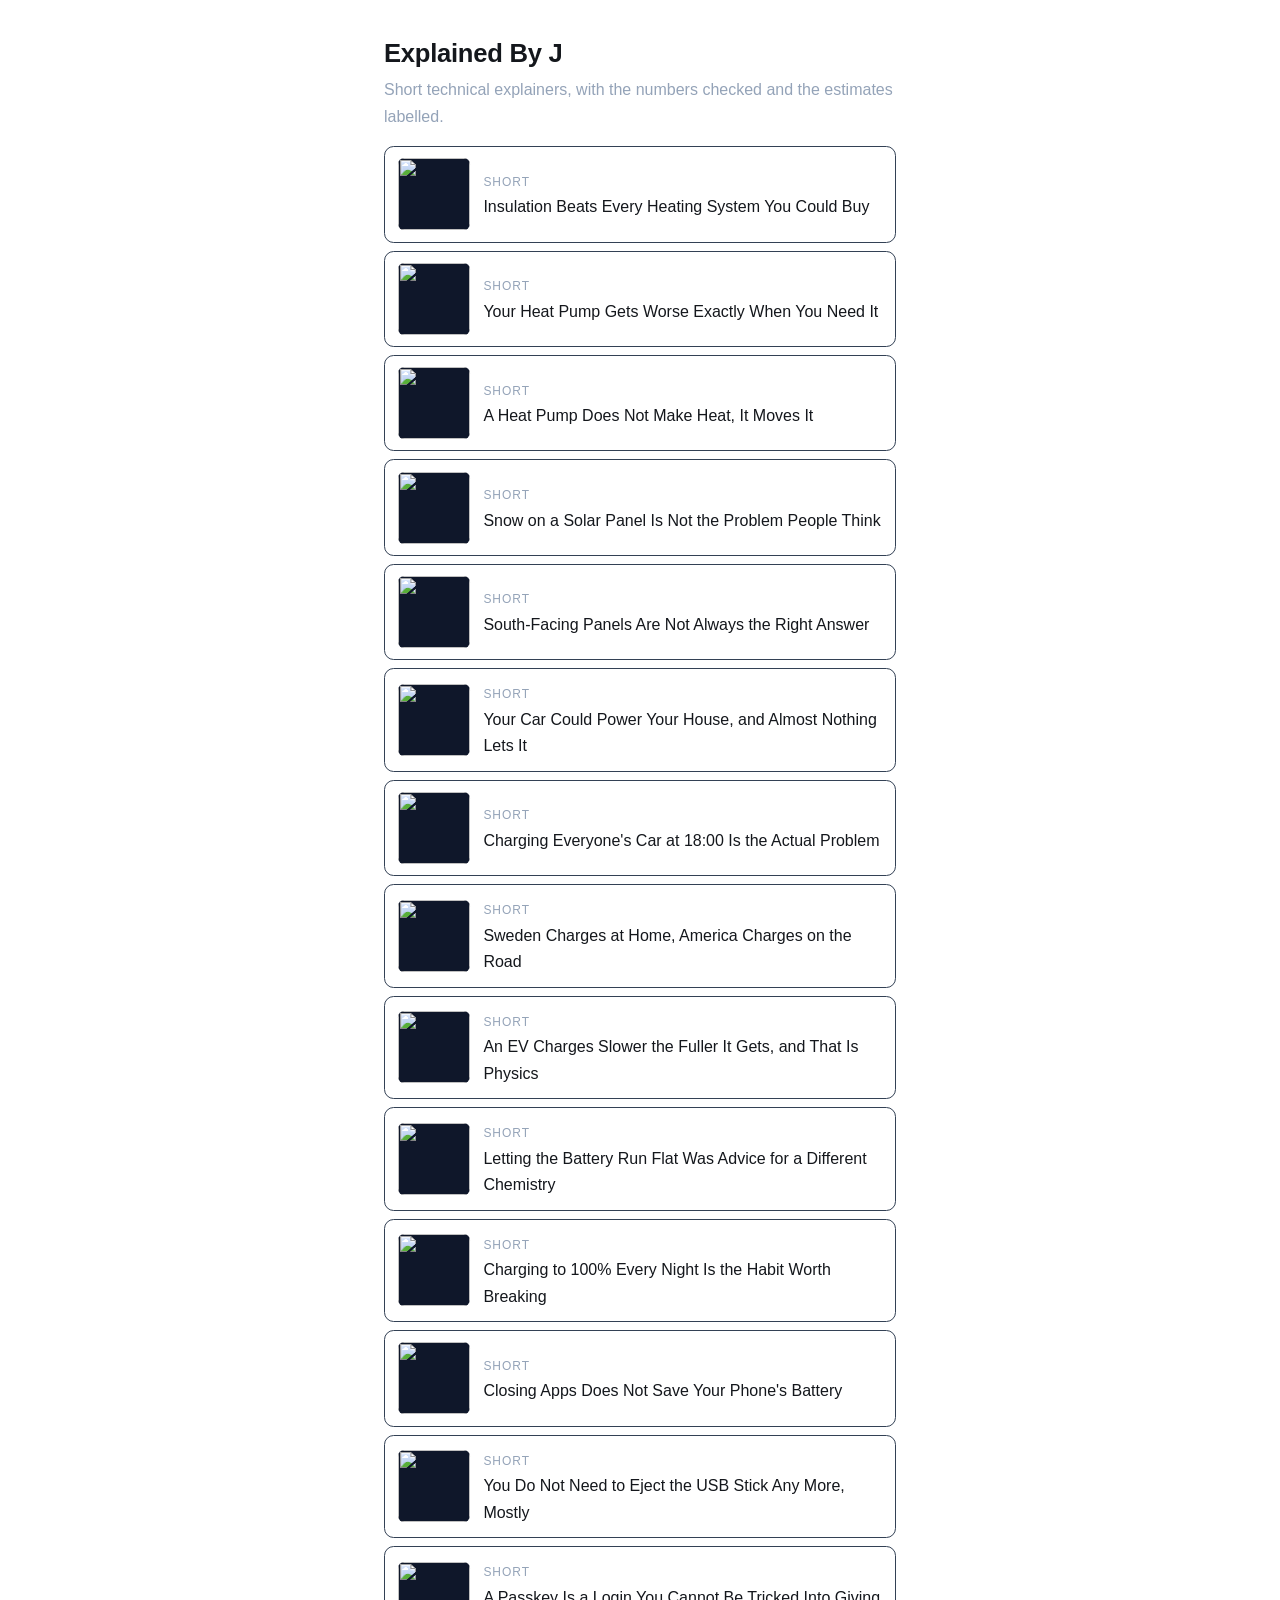
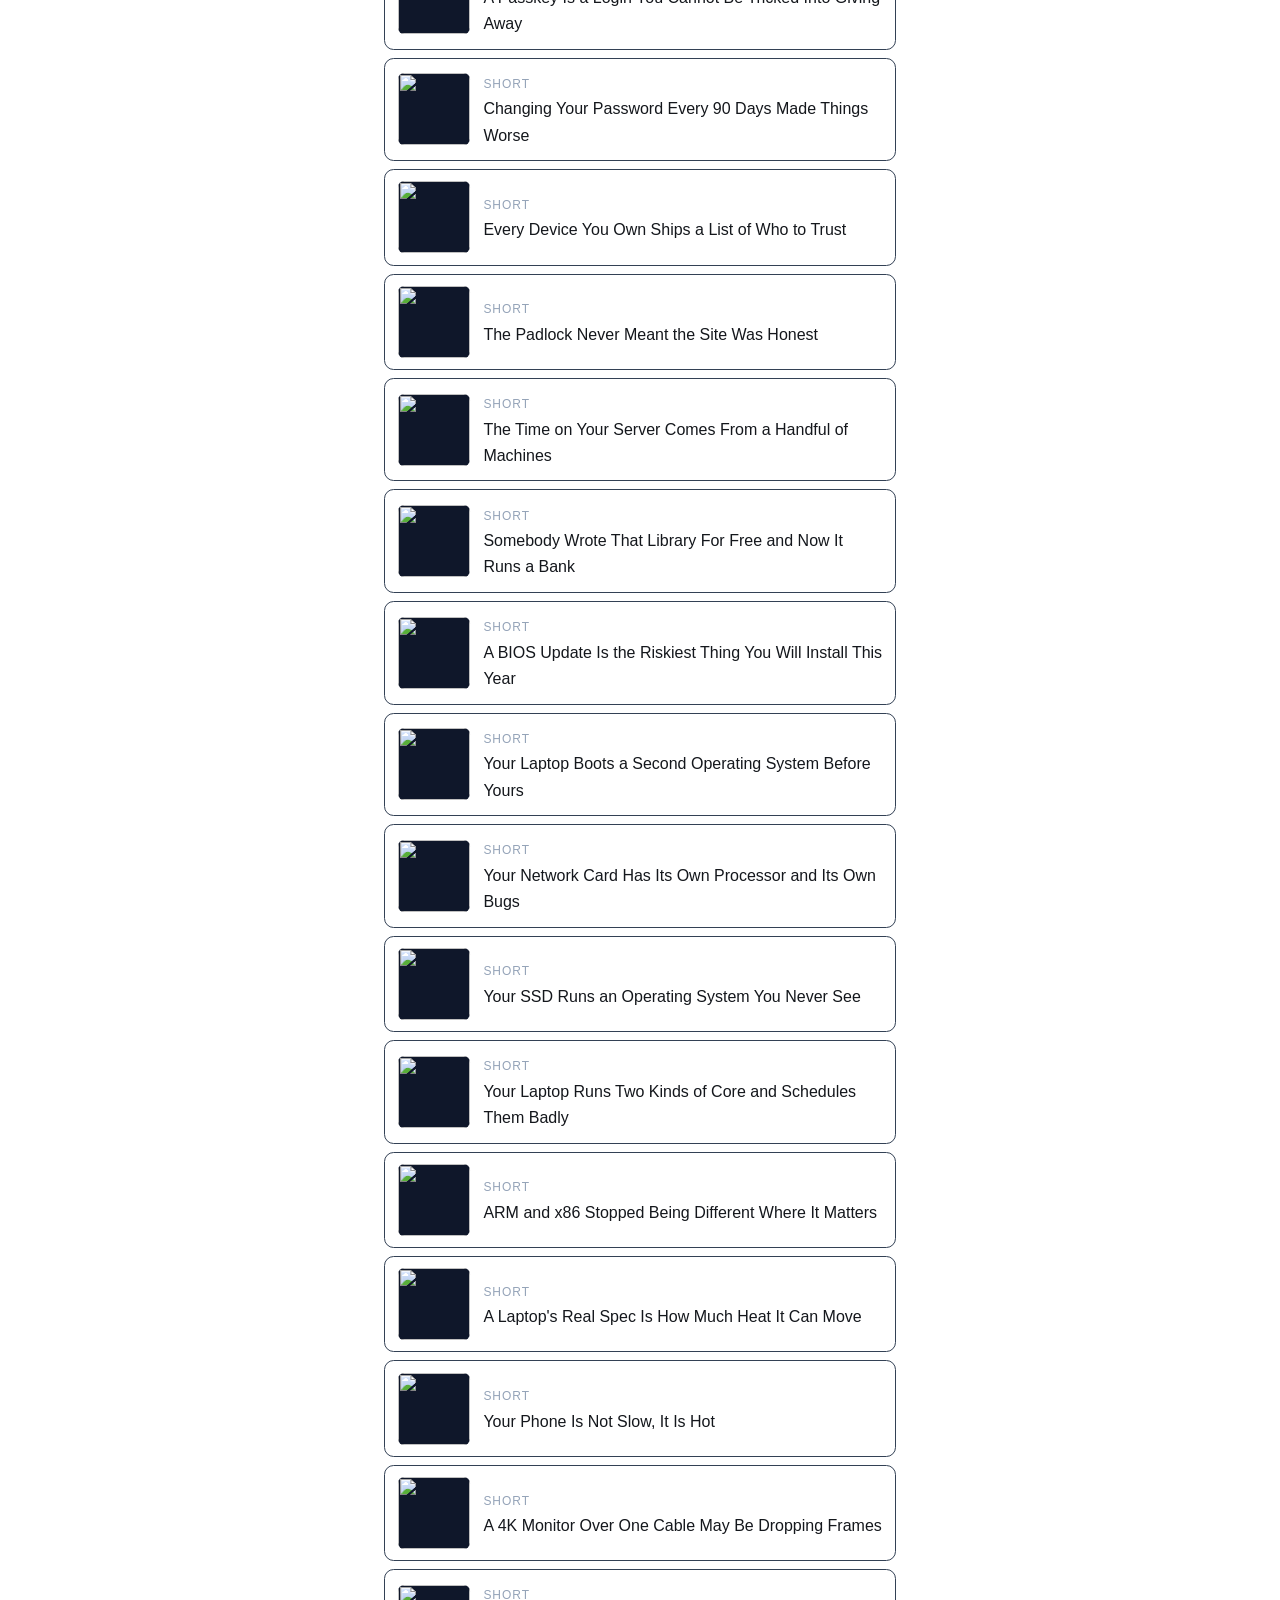
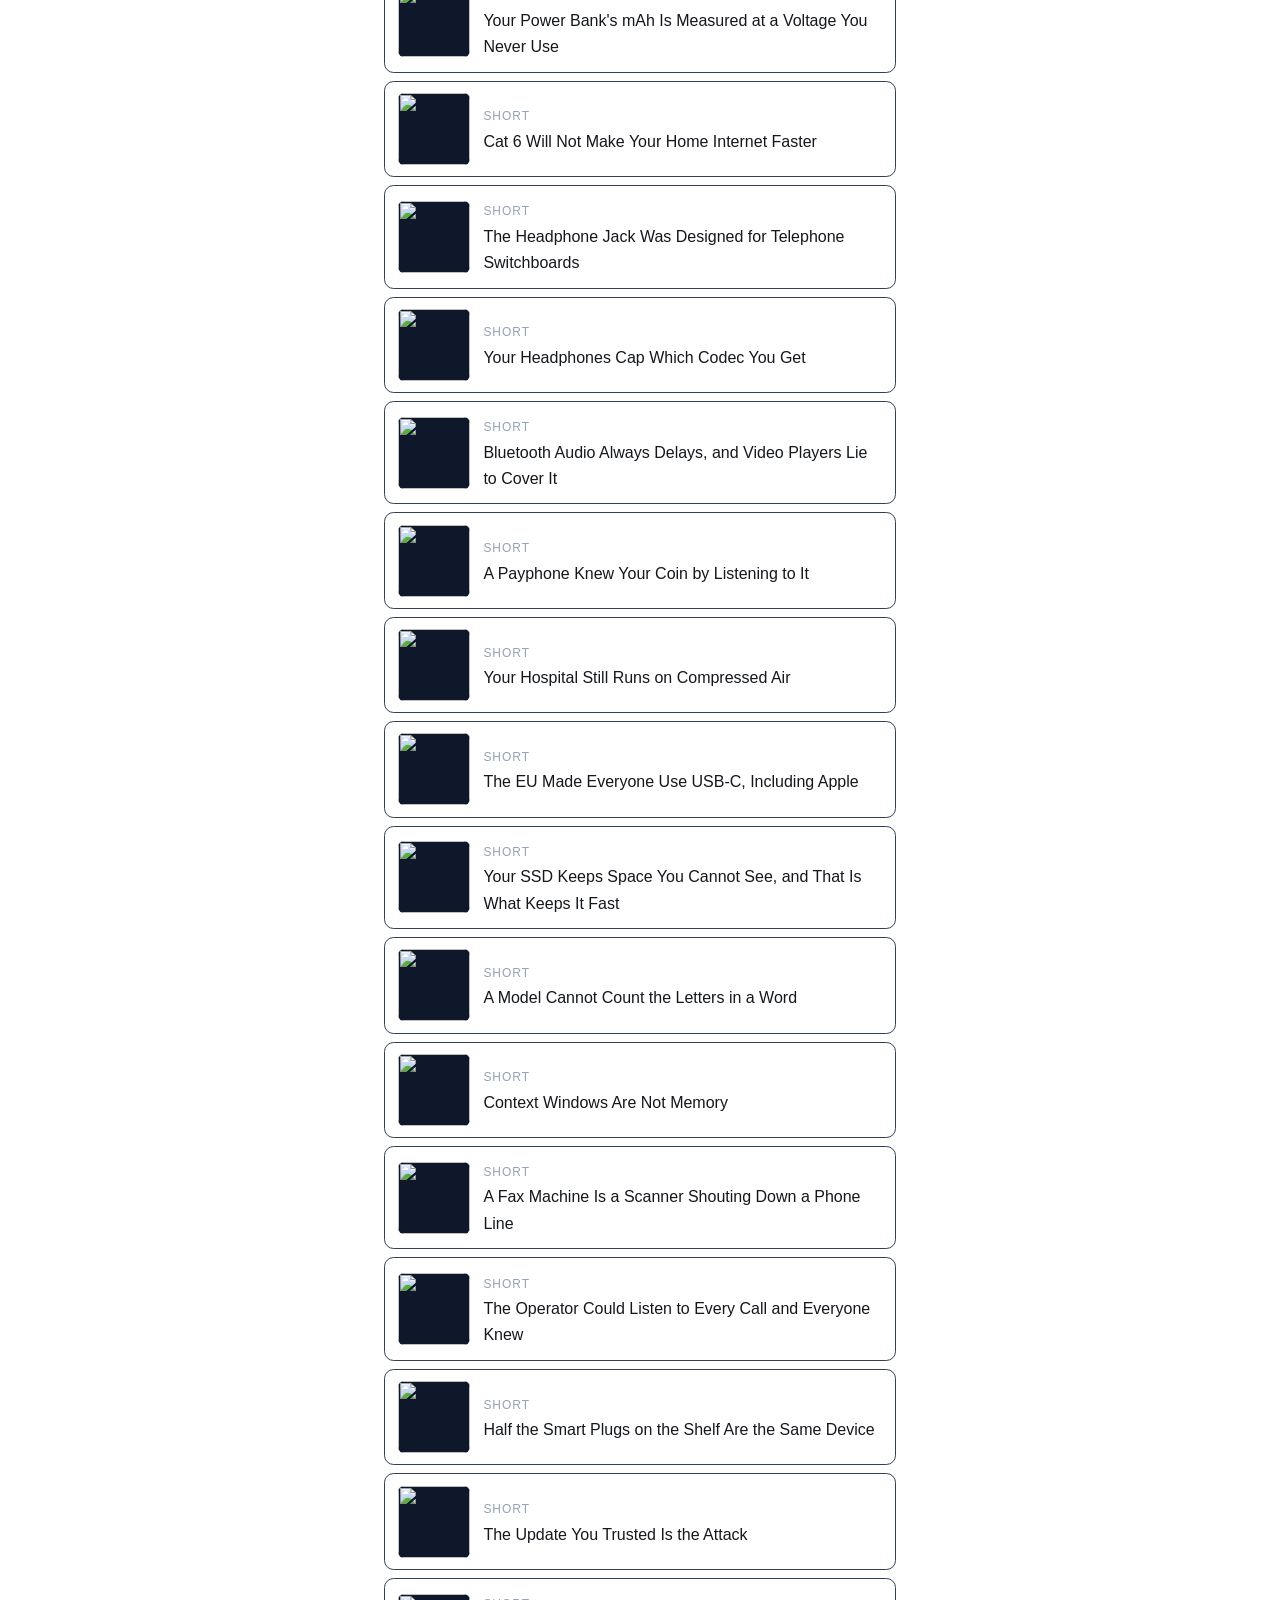
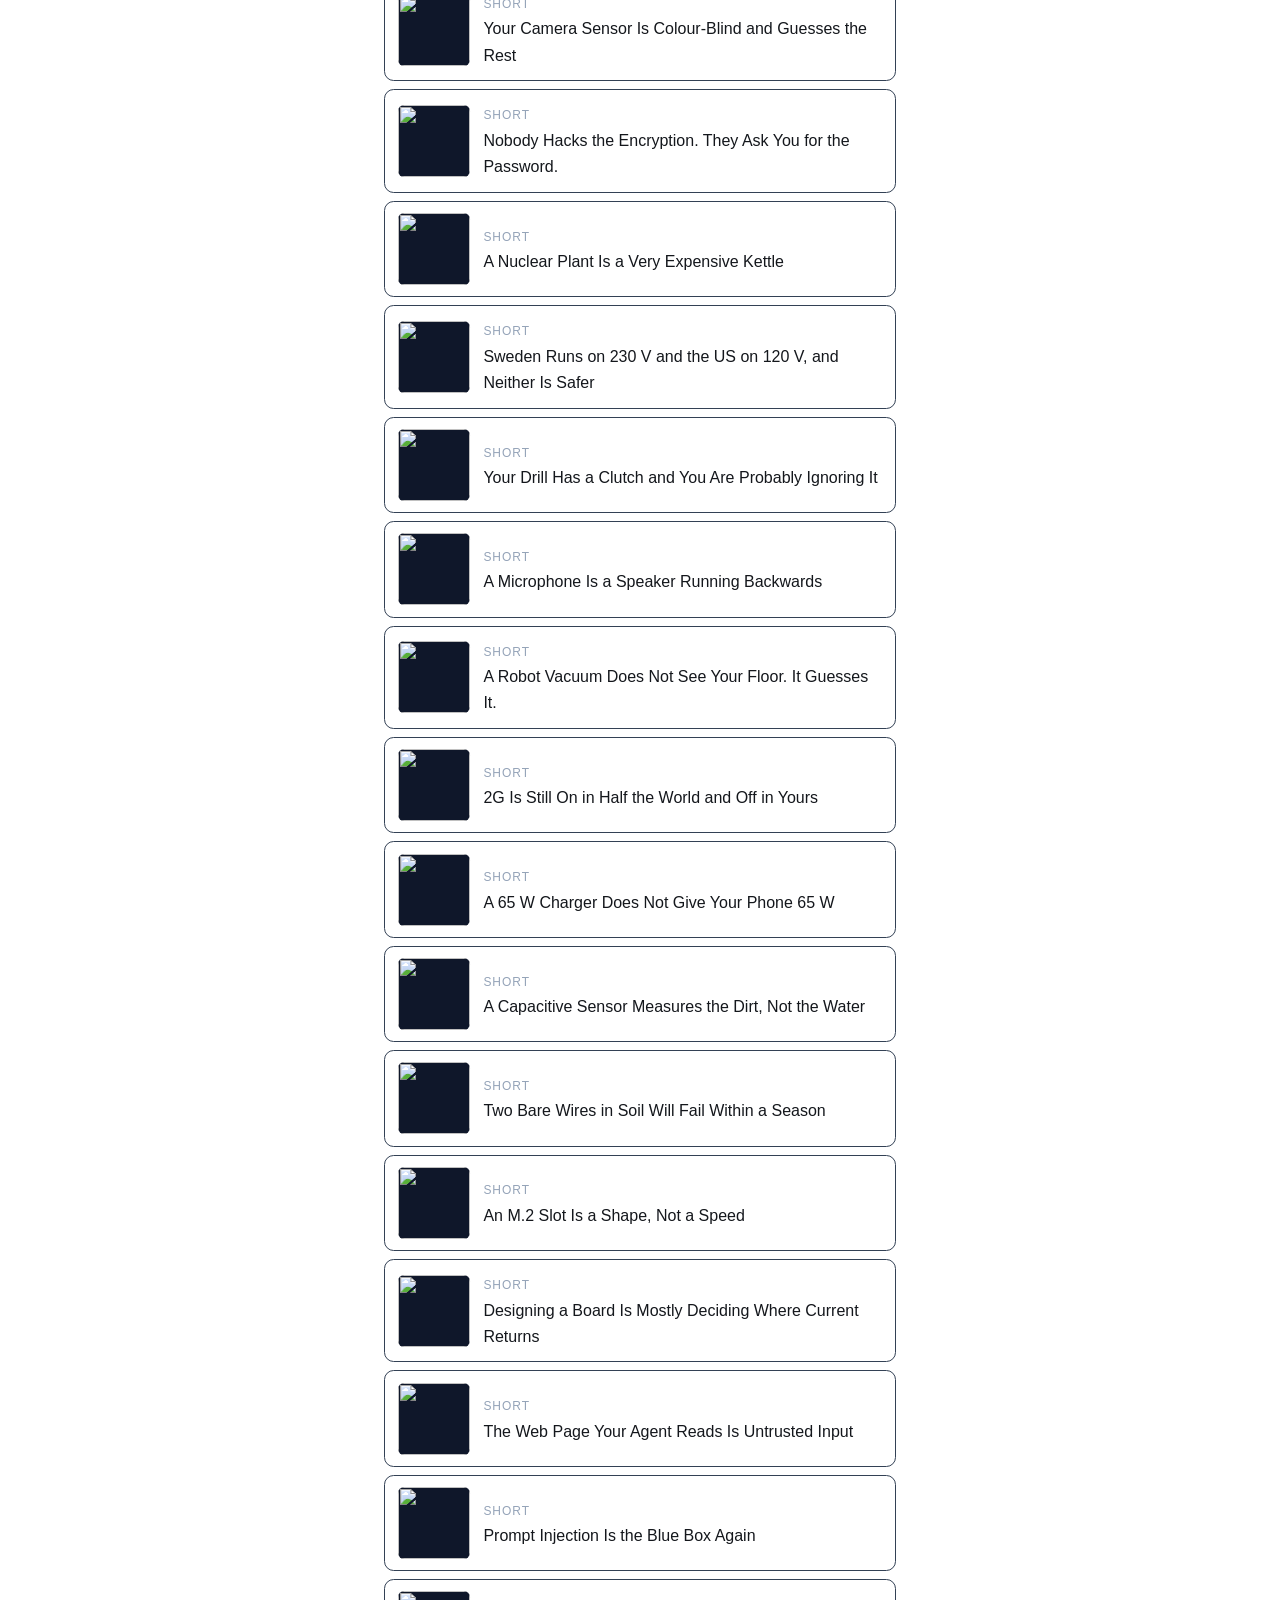
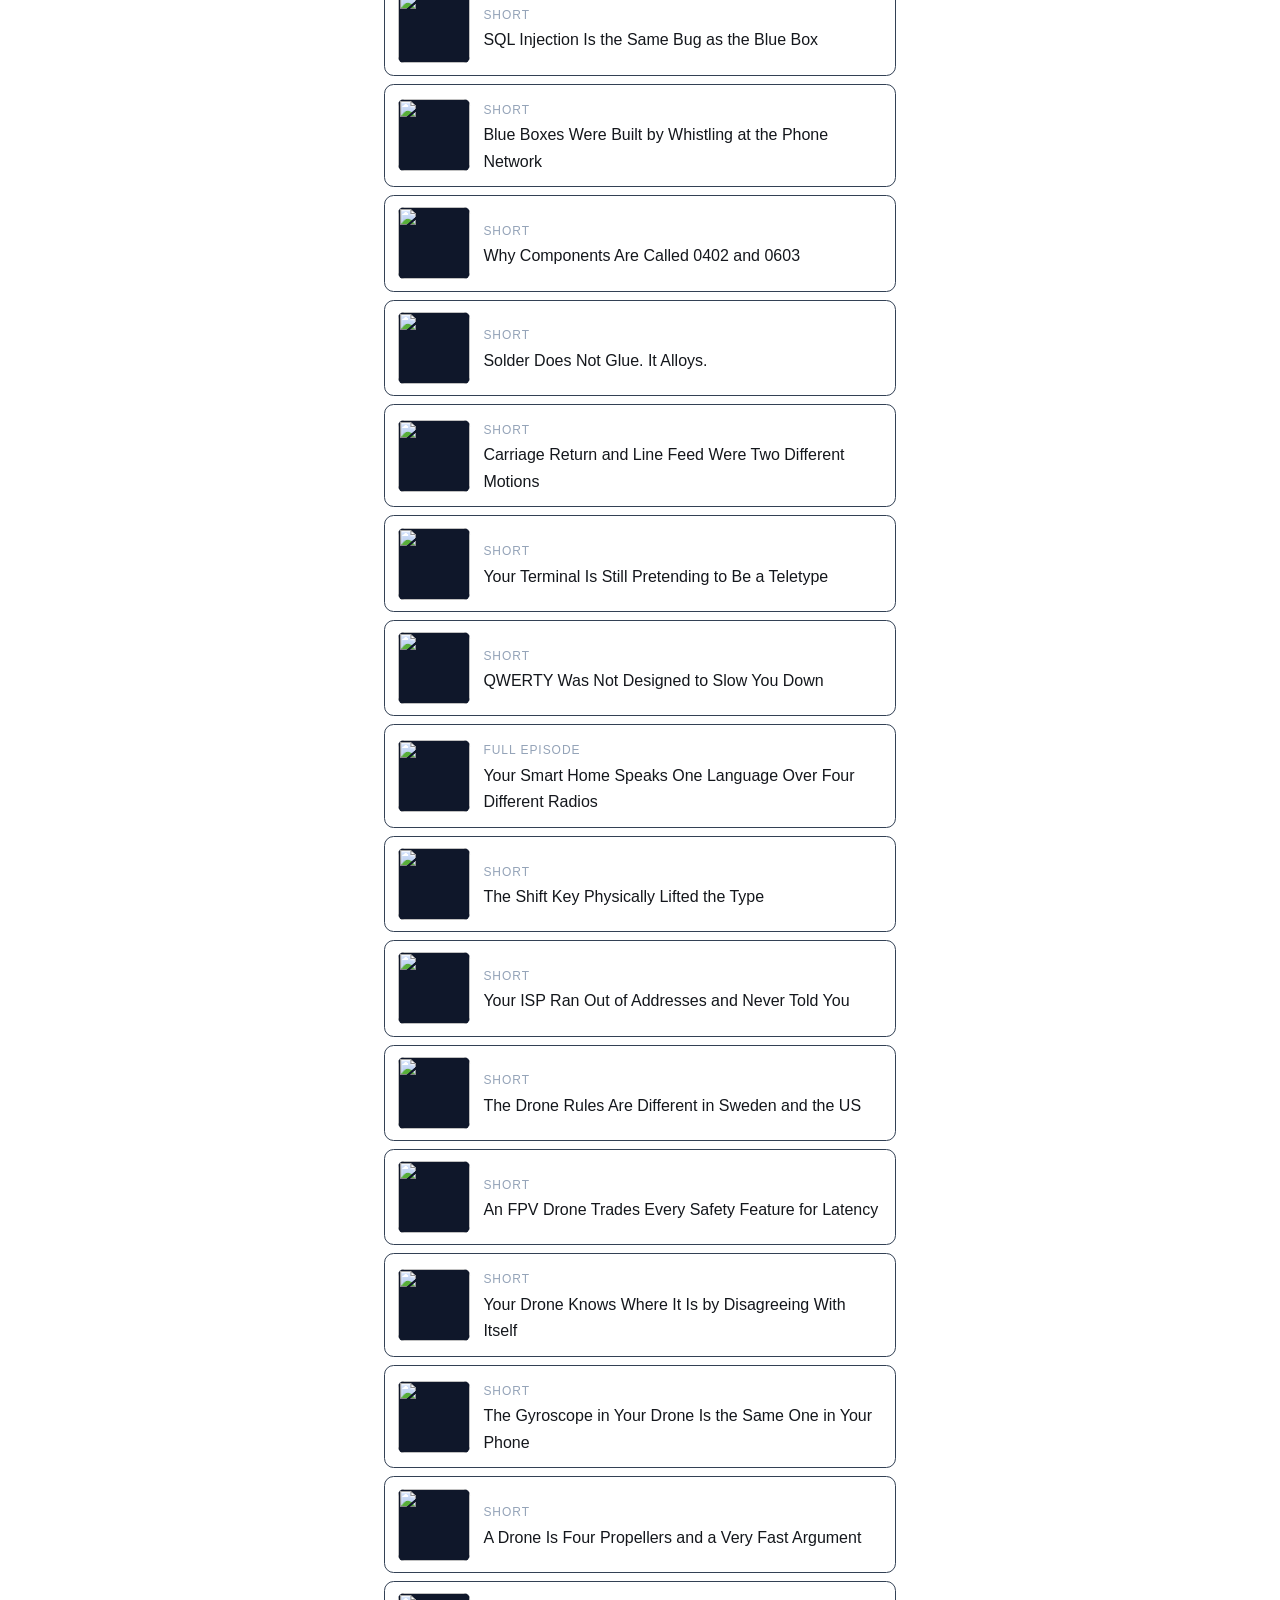
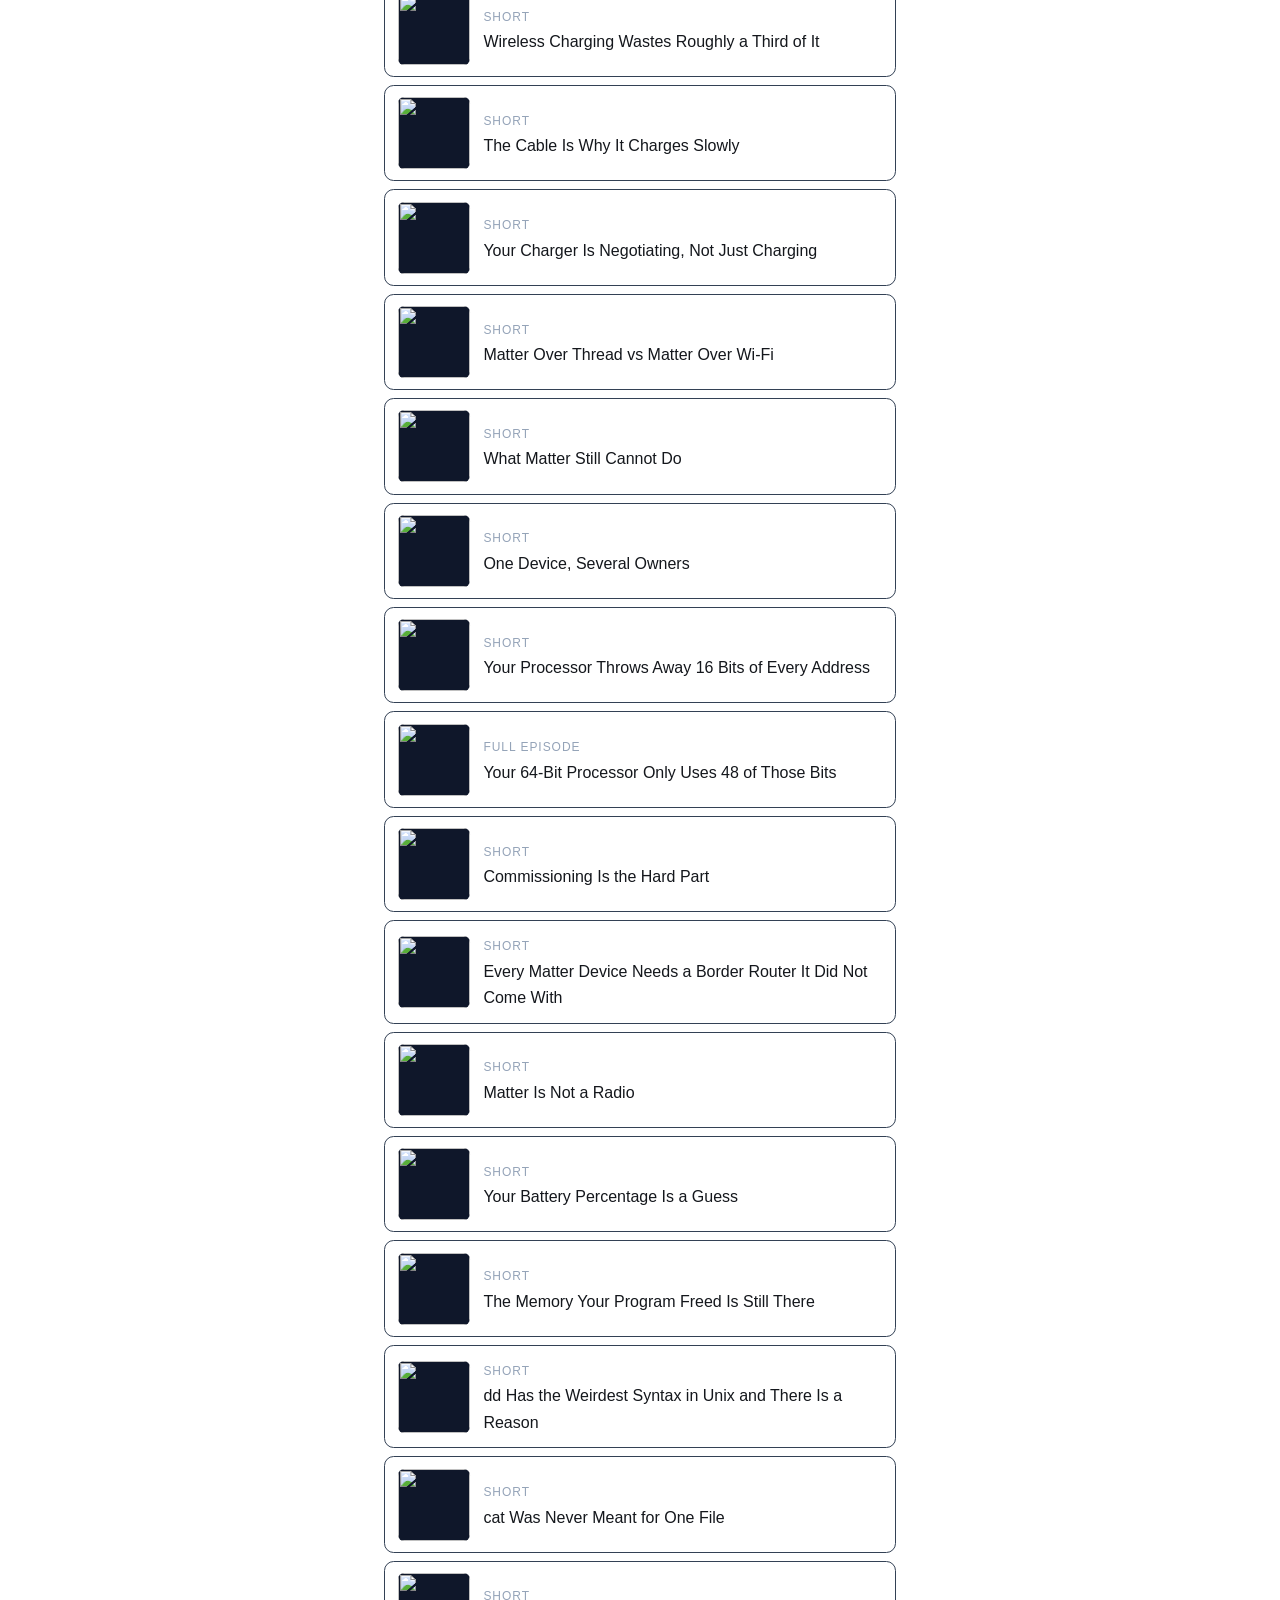
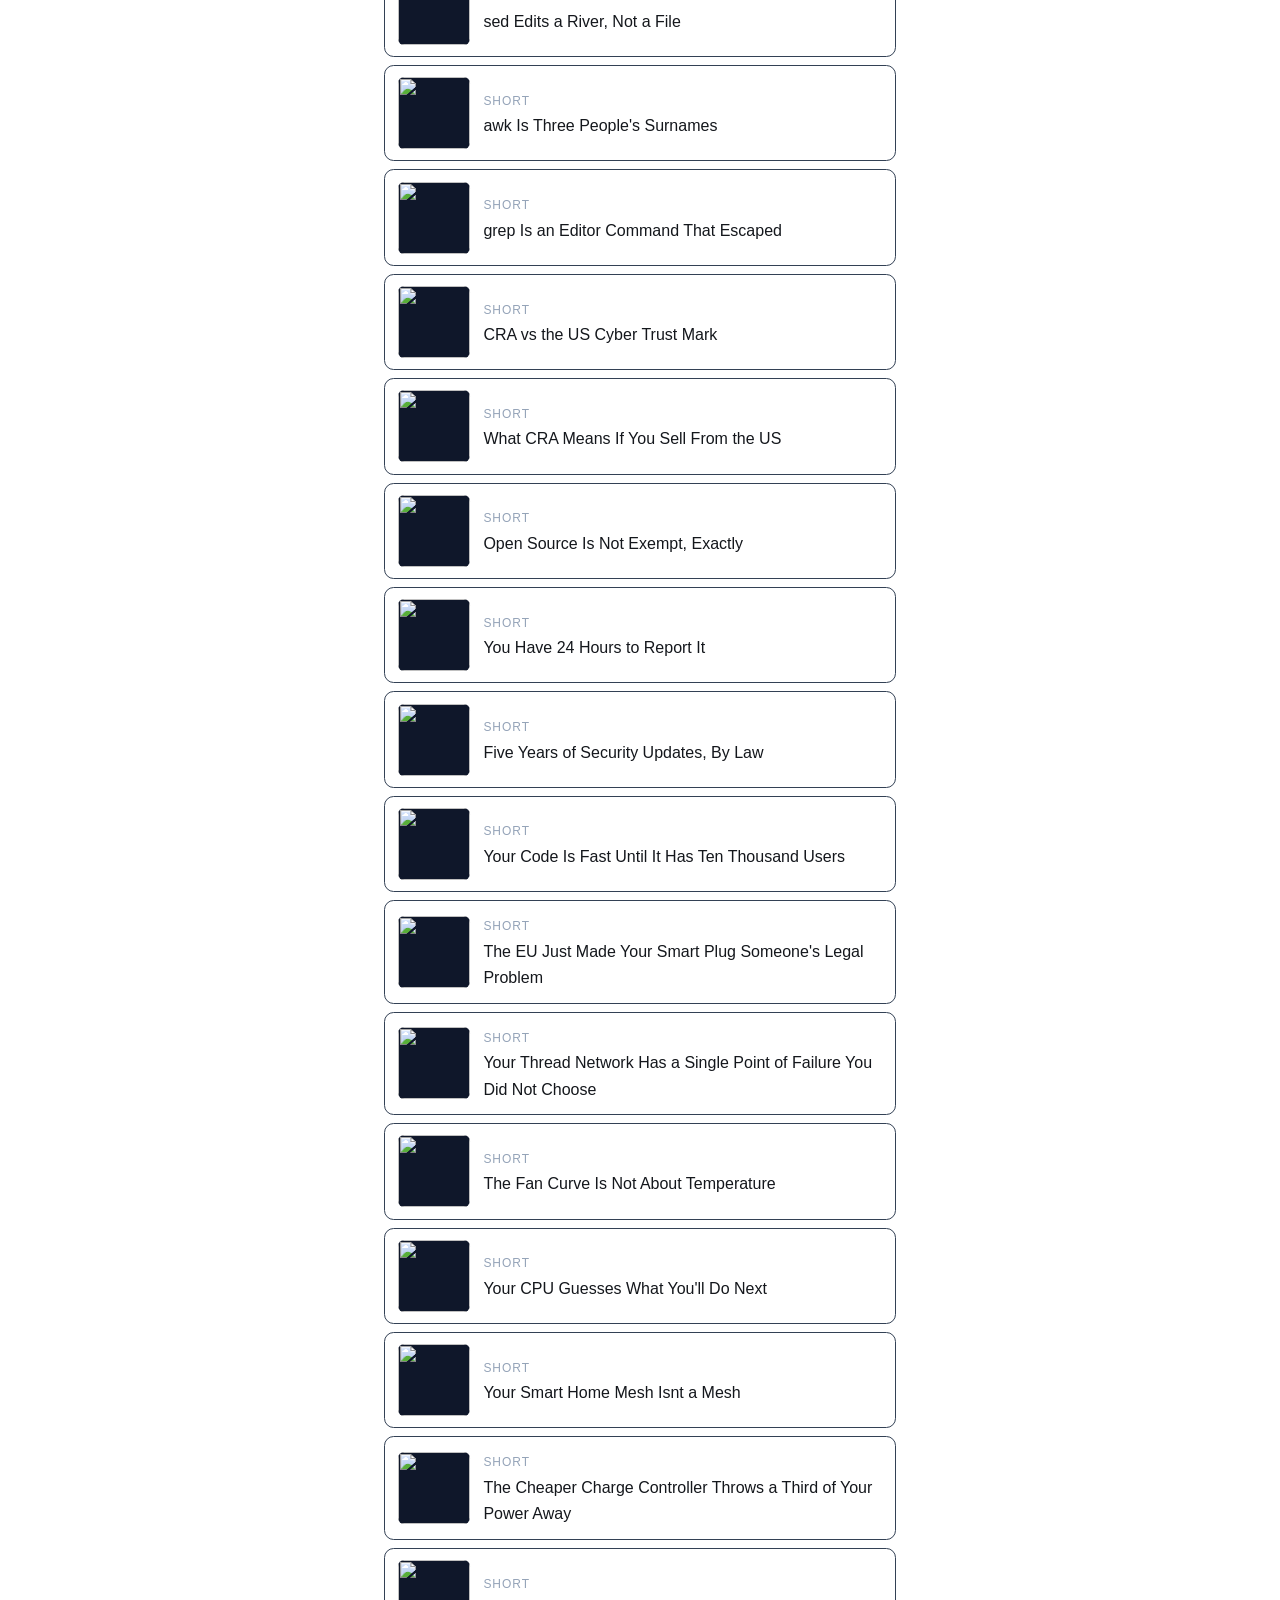
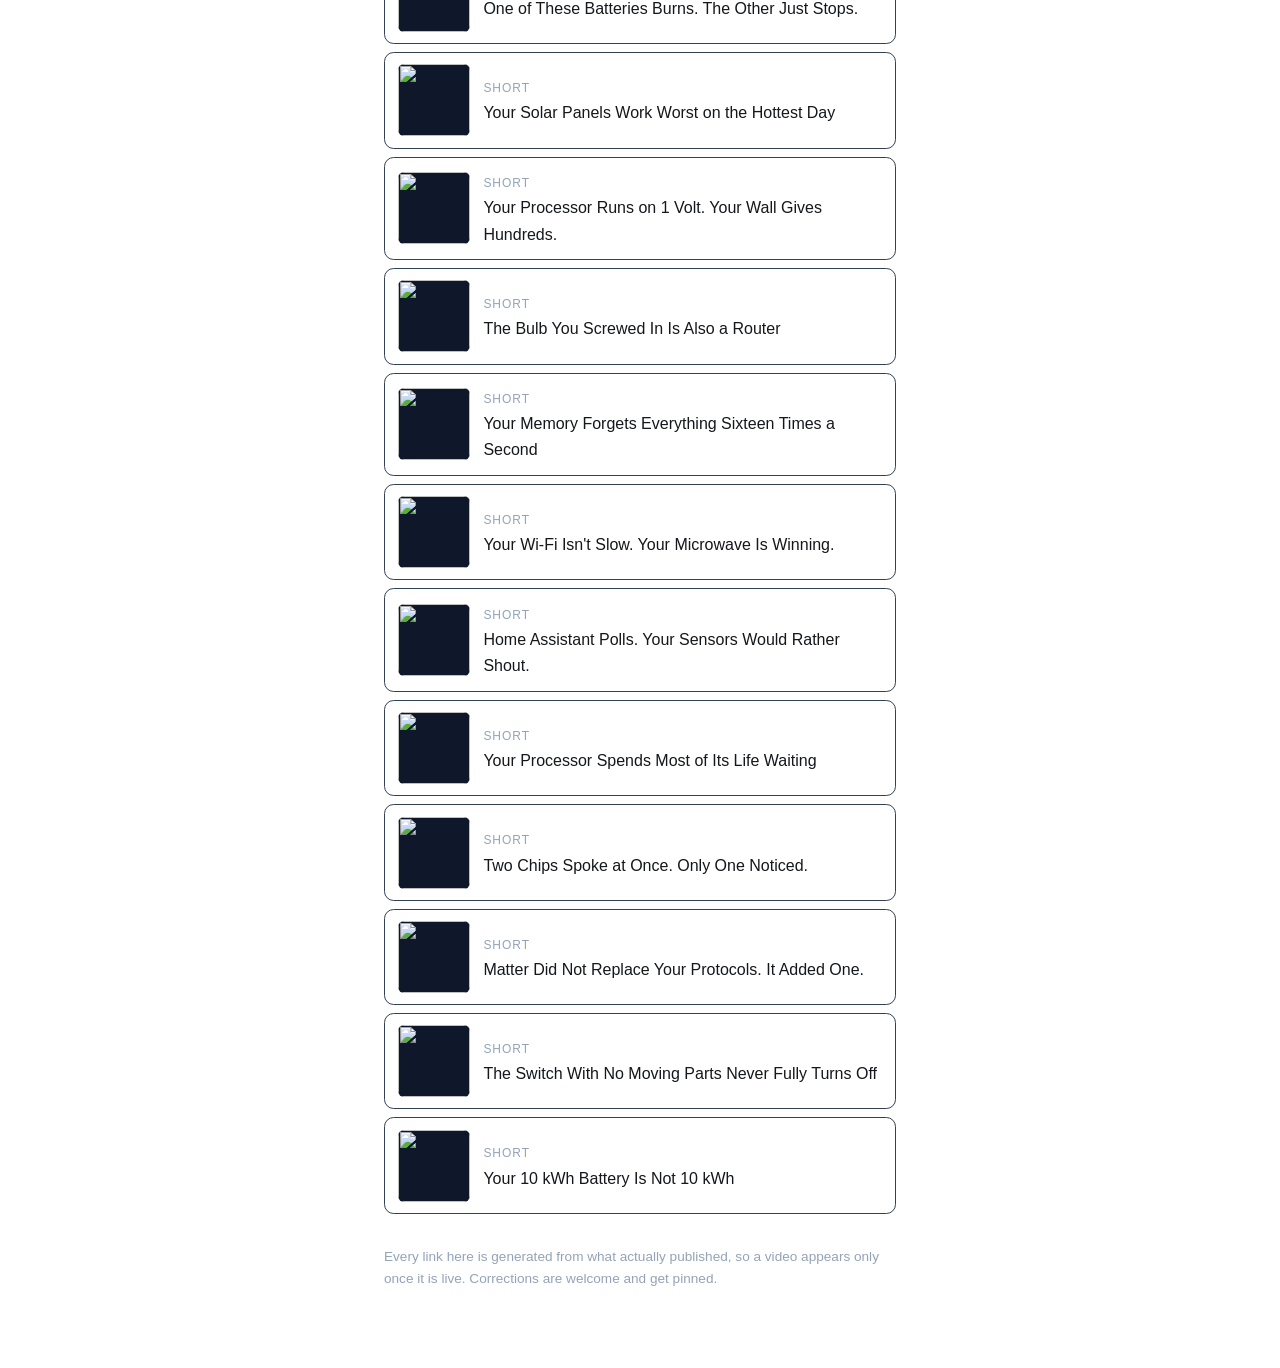
==== commit 2de88767: "links: 1 new episode(s) live" ====
--- a/links.html
+++ b/links.html
@@ -22,6 +22,7 @@
 <h1>Explained By J</h1>
 <p class="sub">Short technical explainers, with the numbers checked and the
 estimates labelled.</p>
+<a class="card" href="https://youtu.be/5VeDhGnuU2U"><img loading="lazy" alt="" src="https://i.ytimg.com/vi/5VeDhGnuU2U/hqdefault.jpg"><span><span class="kick">Short</span><br>Insulation Beats Every Heating System You Could Buy</span></a>
 <a class="card" href="https://youtu.be/HzhJVERvyKA"><img loading="lazy" alt="" src="https://i.ytimg.com/vi/HzhJVERvyKA/hqdefault.jpg"><span><span class="kick">Short</span><br>Your Heat Pump Gets Worse Exactly When You Need It</span></a>
 <a class="card" href="https://youtu.be/Y9Qi_6tPV9g"><img loading="lazy" alt="" src="https://i.ytimg.com/vi/Y9Qi_6tPV9g/hqdefault.jpg"><span><span class="kick">Short</span><br>A Heat Pump Does Not Make Heat, It Moves It</span></a>
 <a class="card" href="https://youtu.be/LLZPcZtbpQI"><img loading="lazy" alt="" src="https://i.ytimg.com/vi/LLZPcZtbpQI/hqdefault.jpg"><span><span class="kick">Short</span><br>Snow on a Solar Panel Is Not the Problem People Think</span></a>
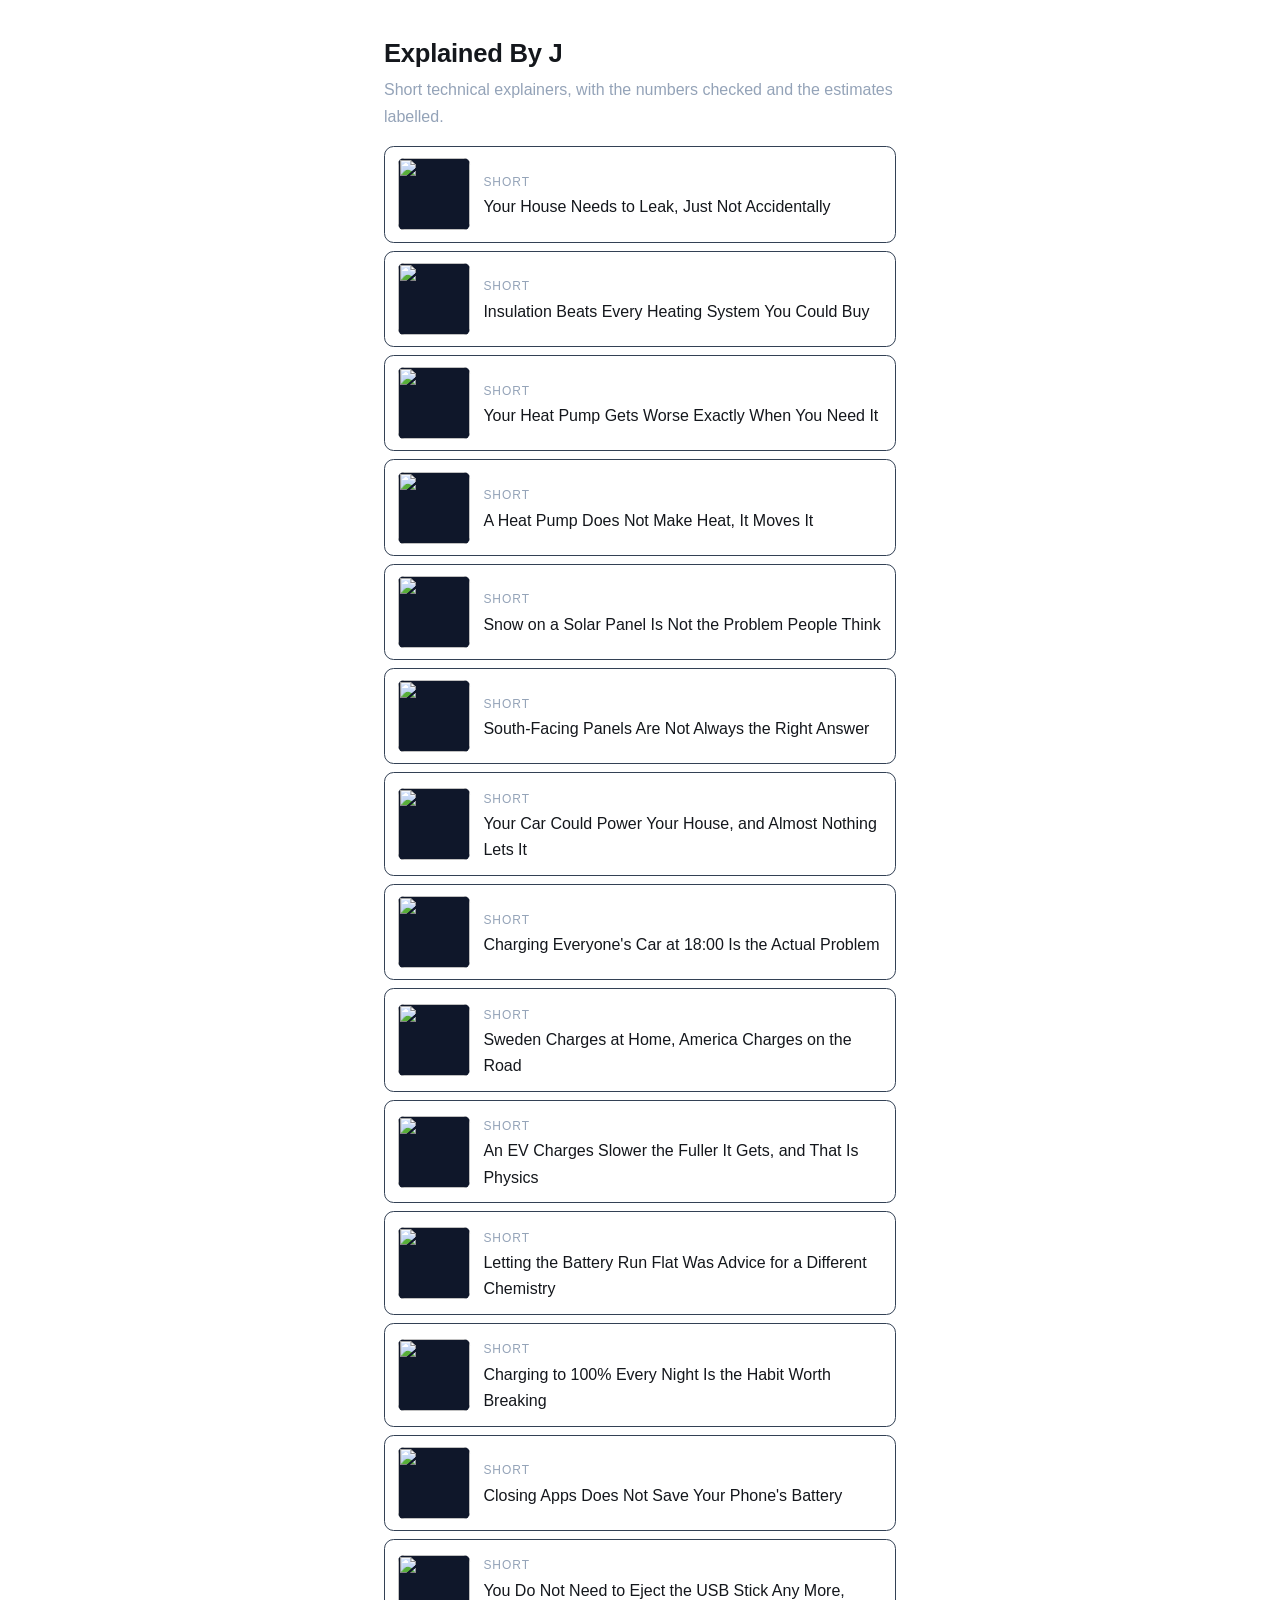
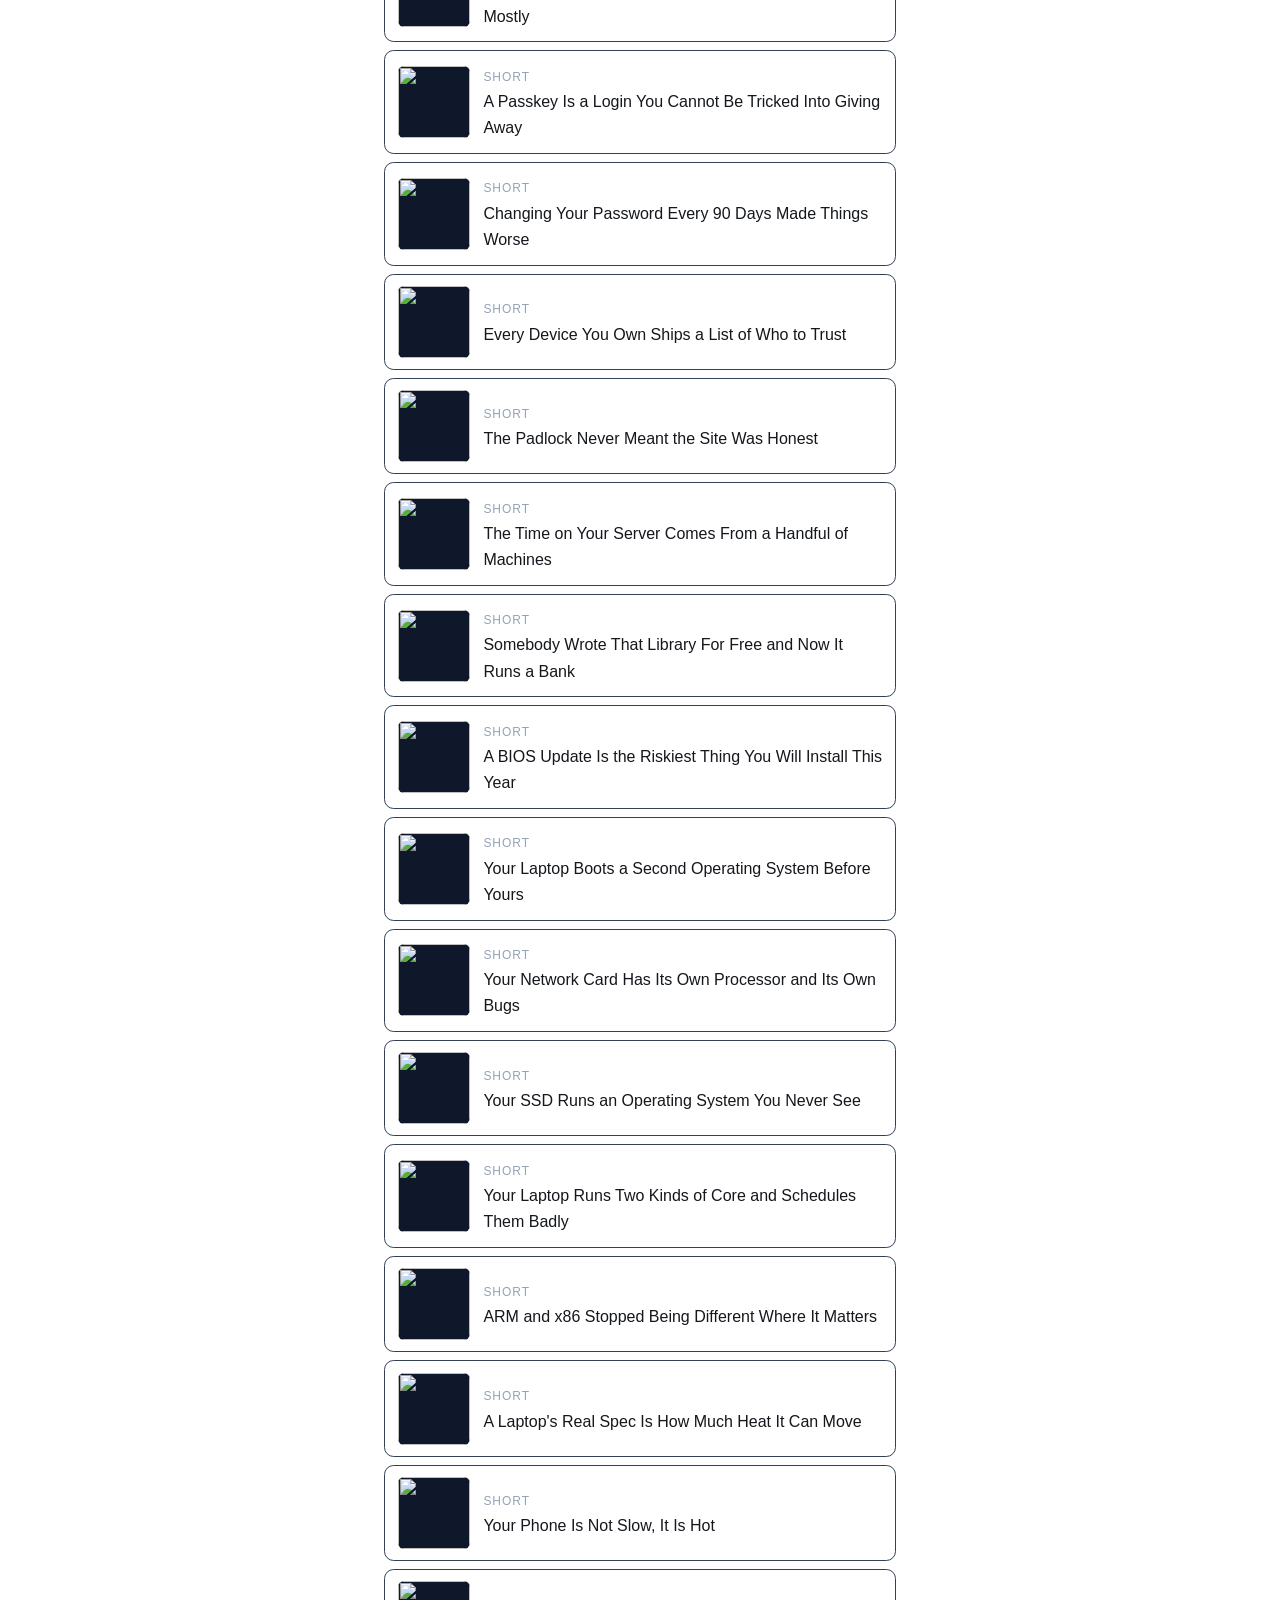
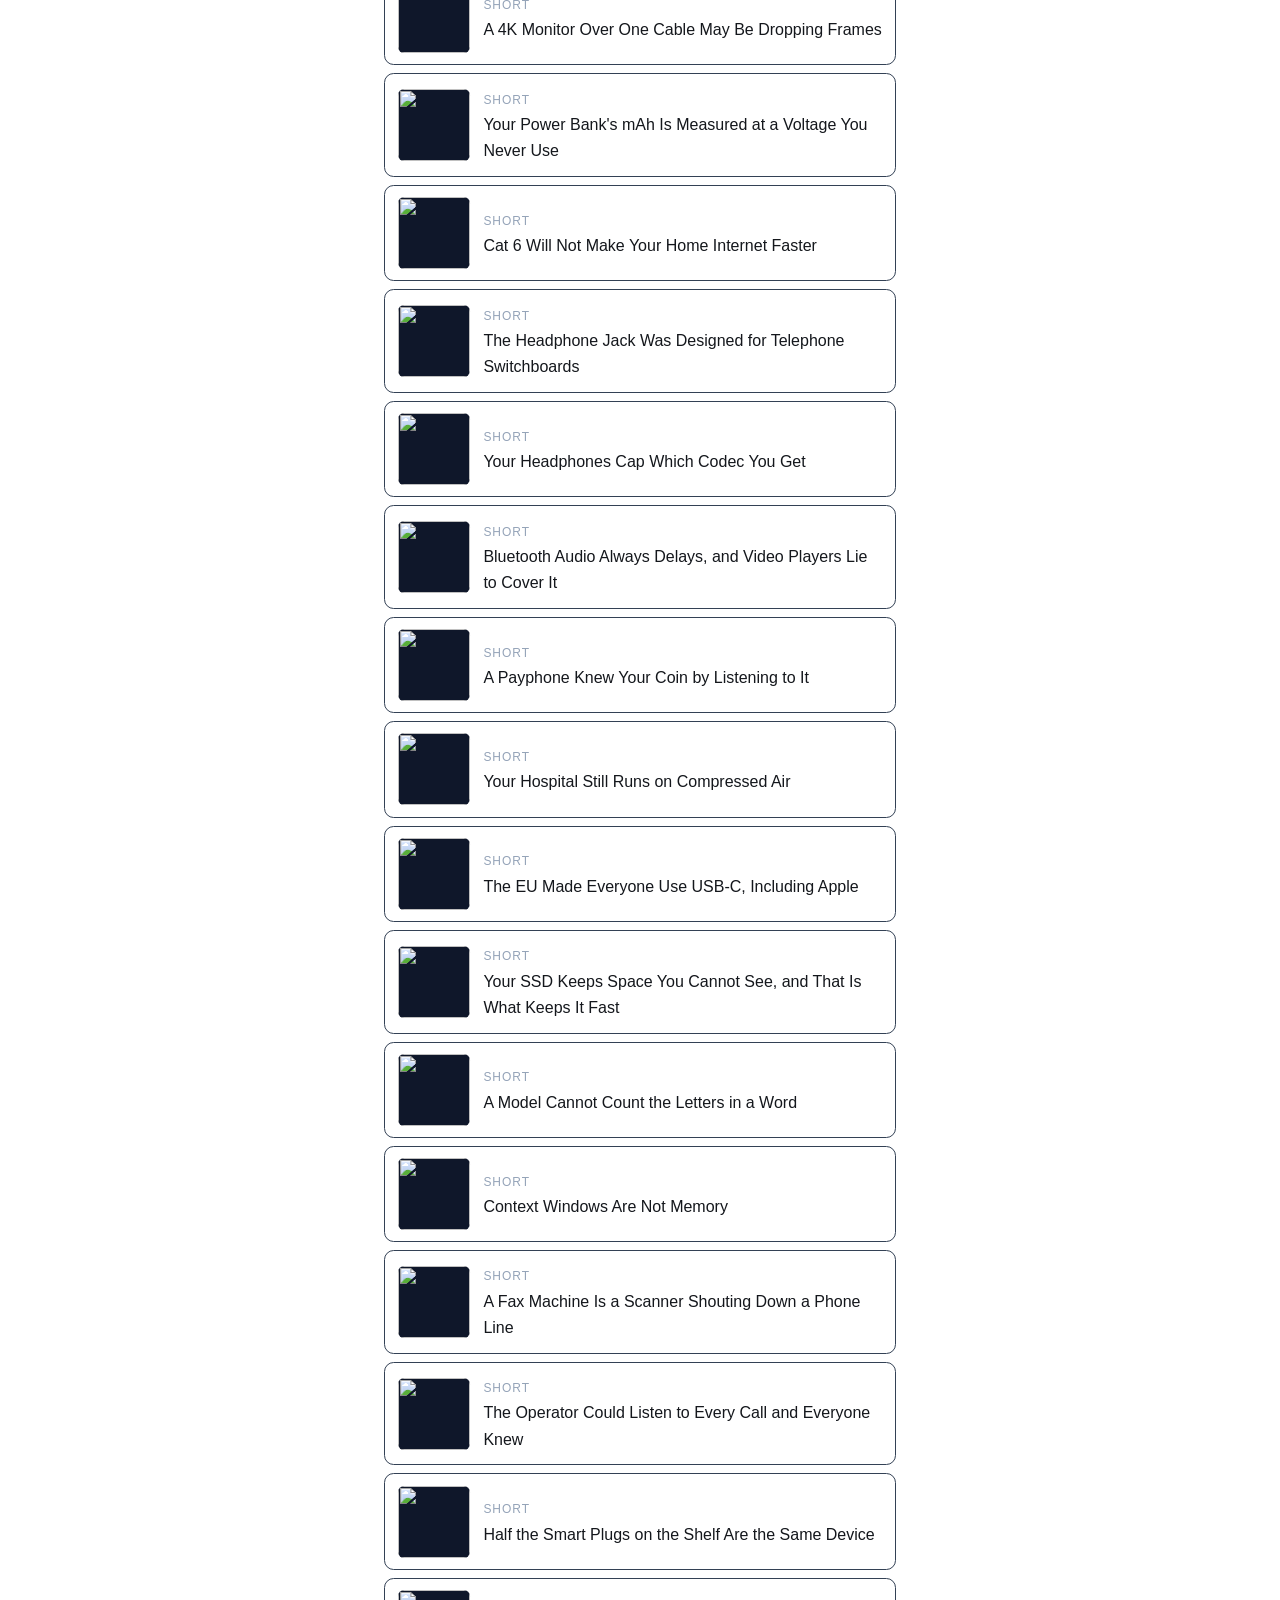
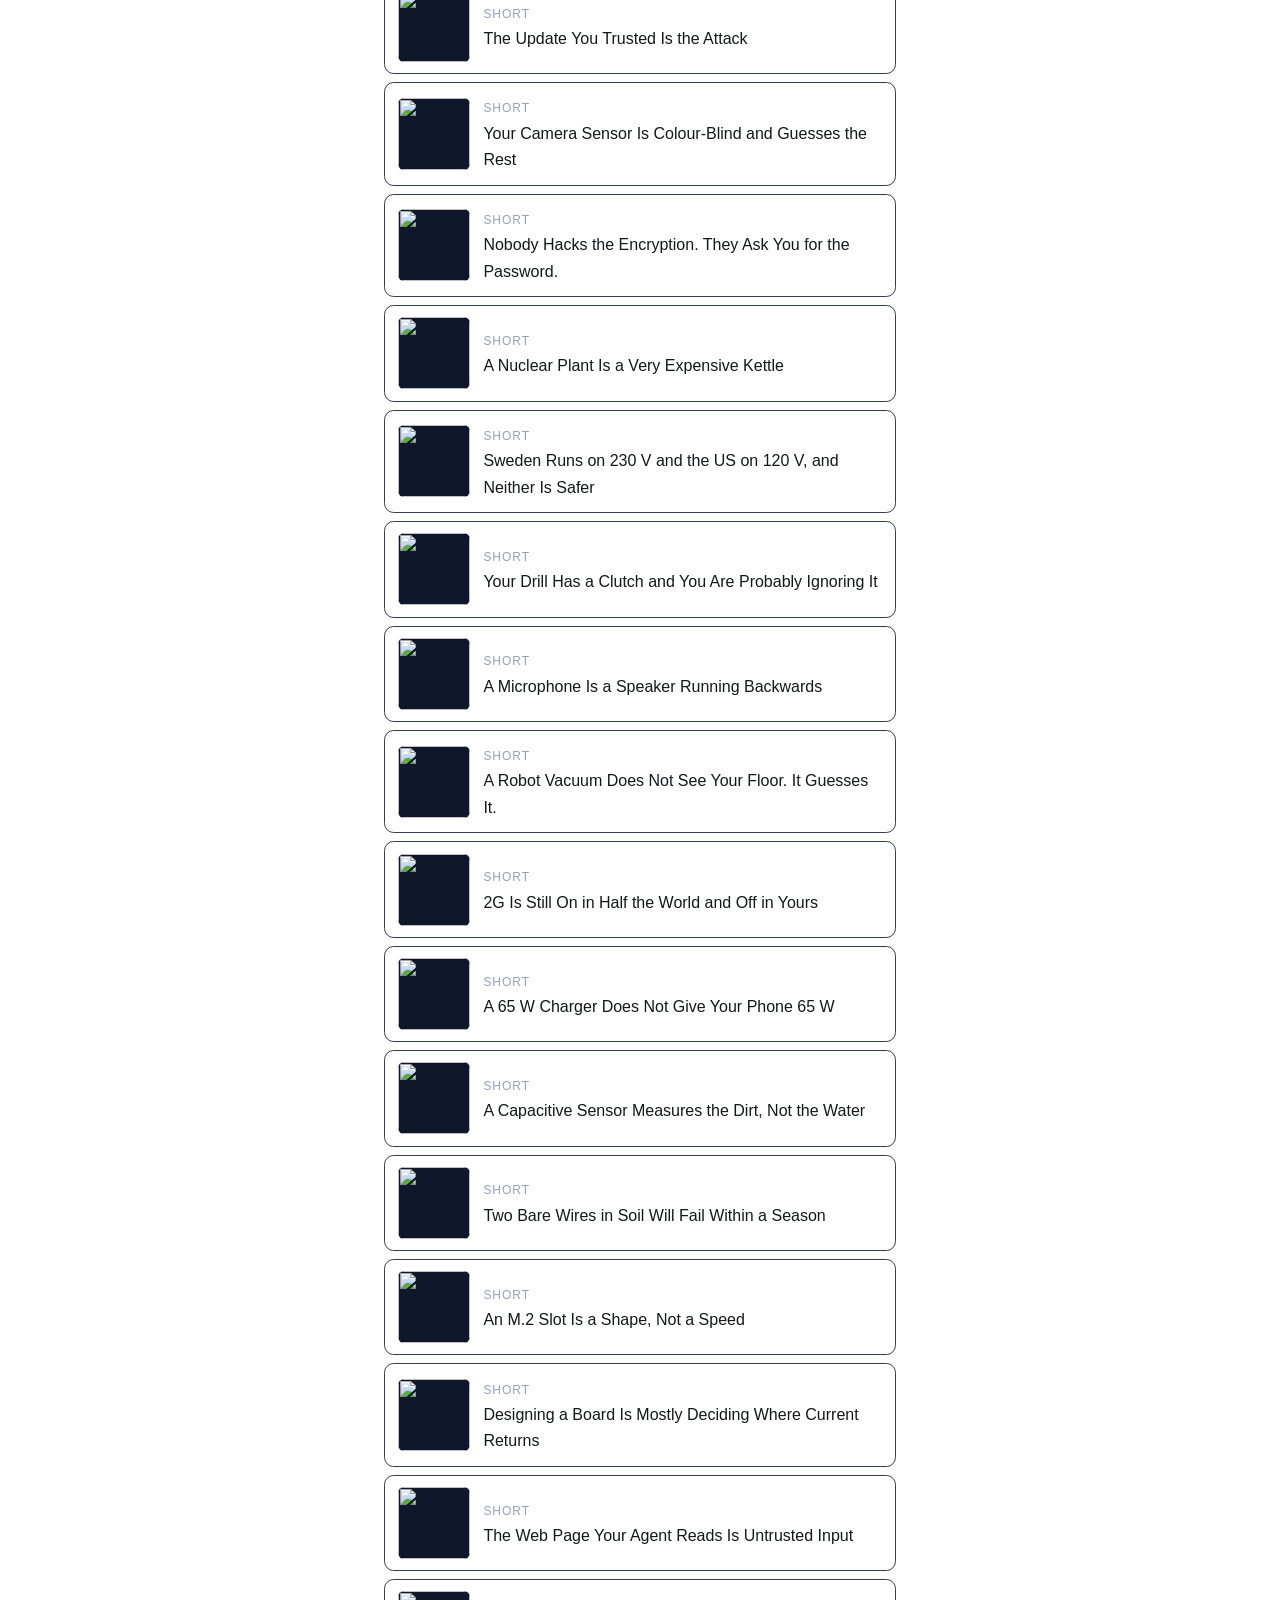
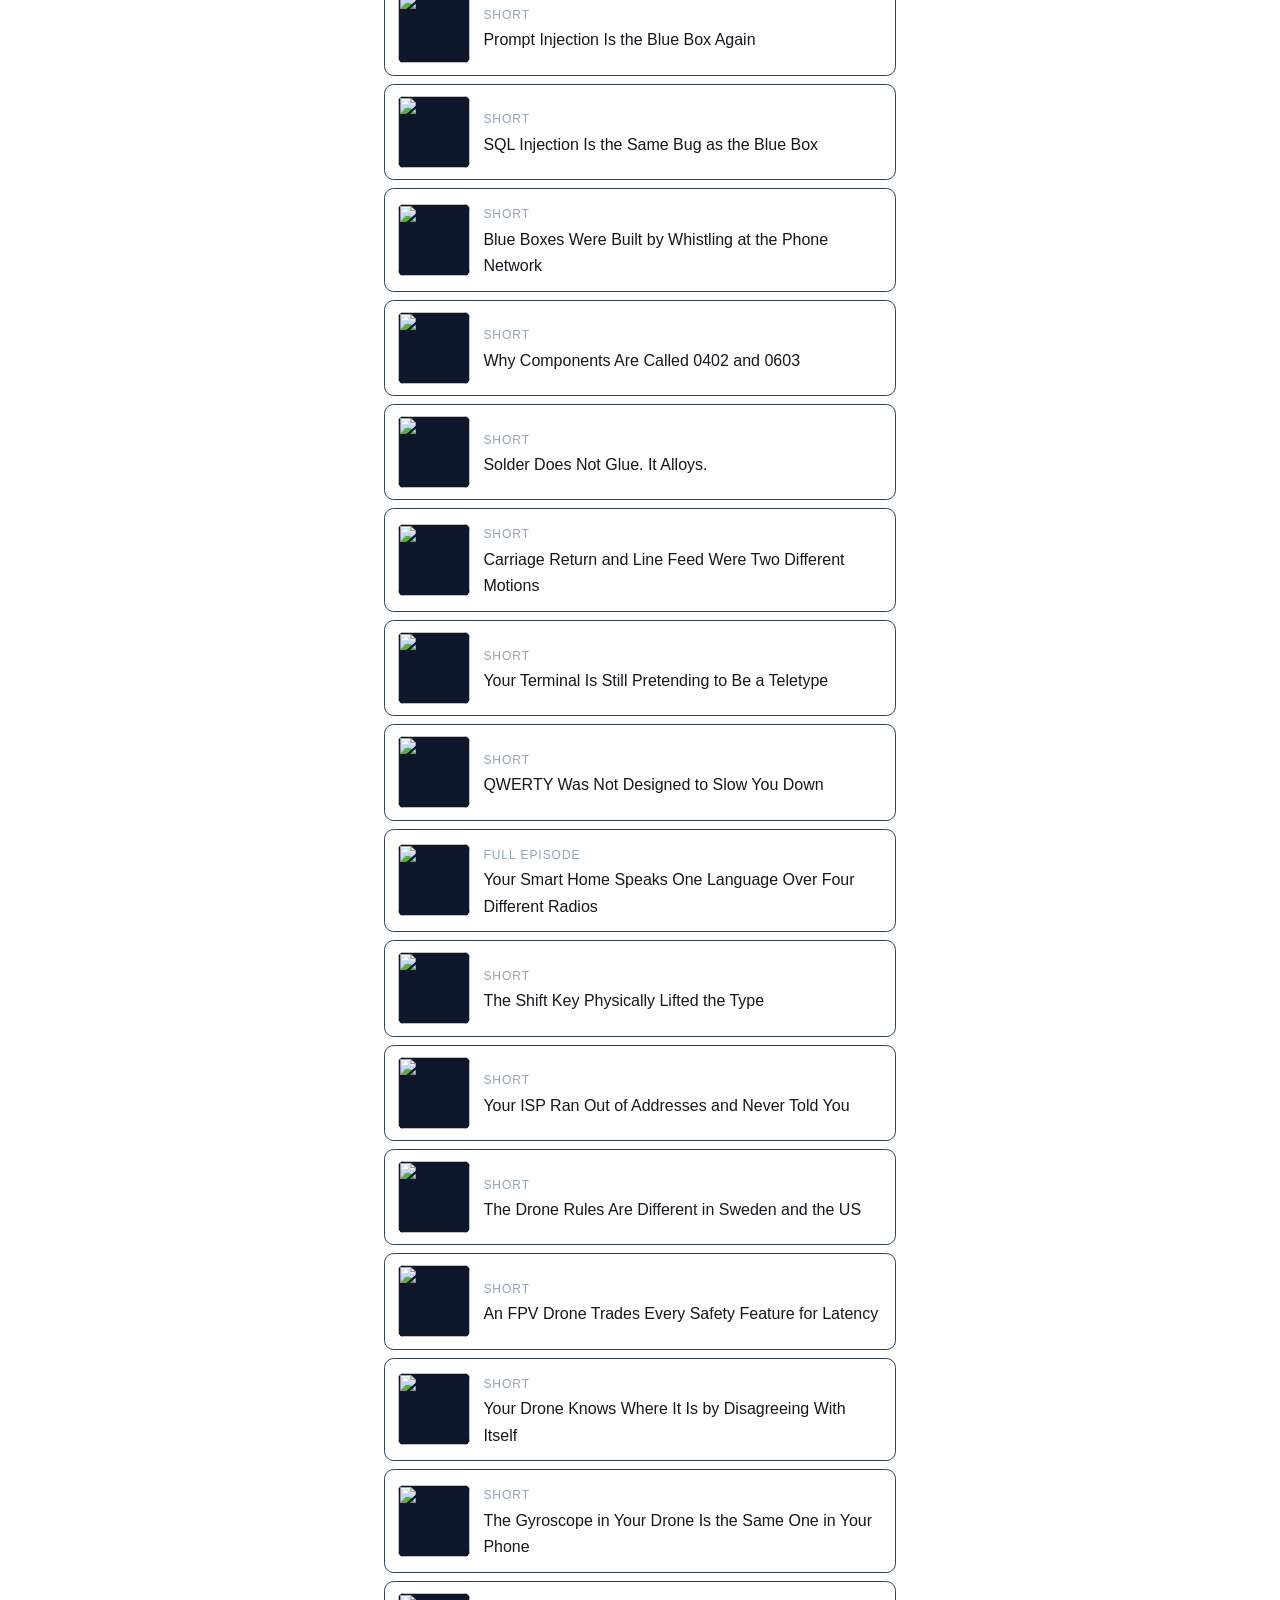
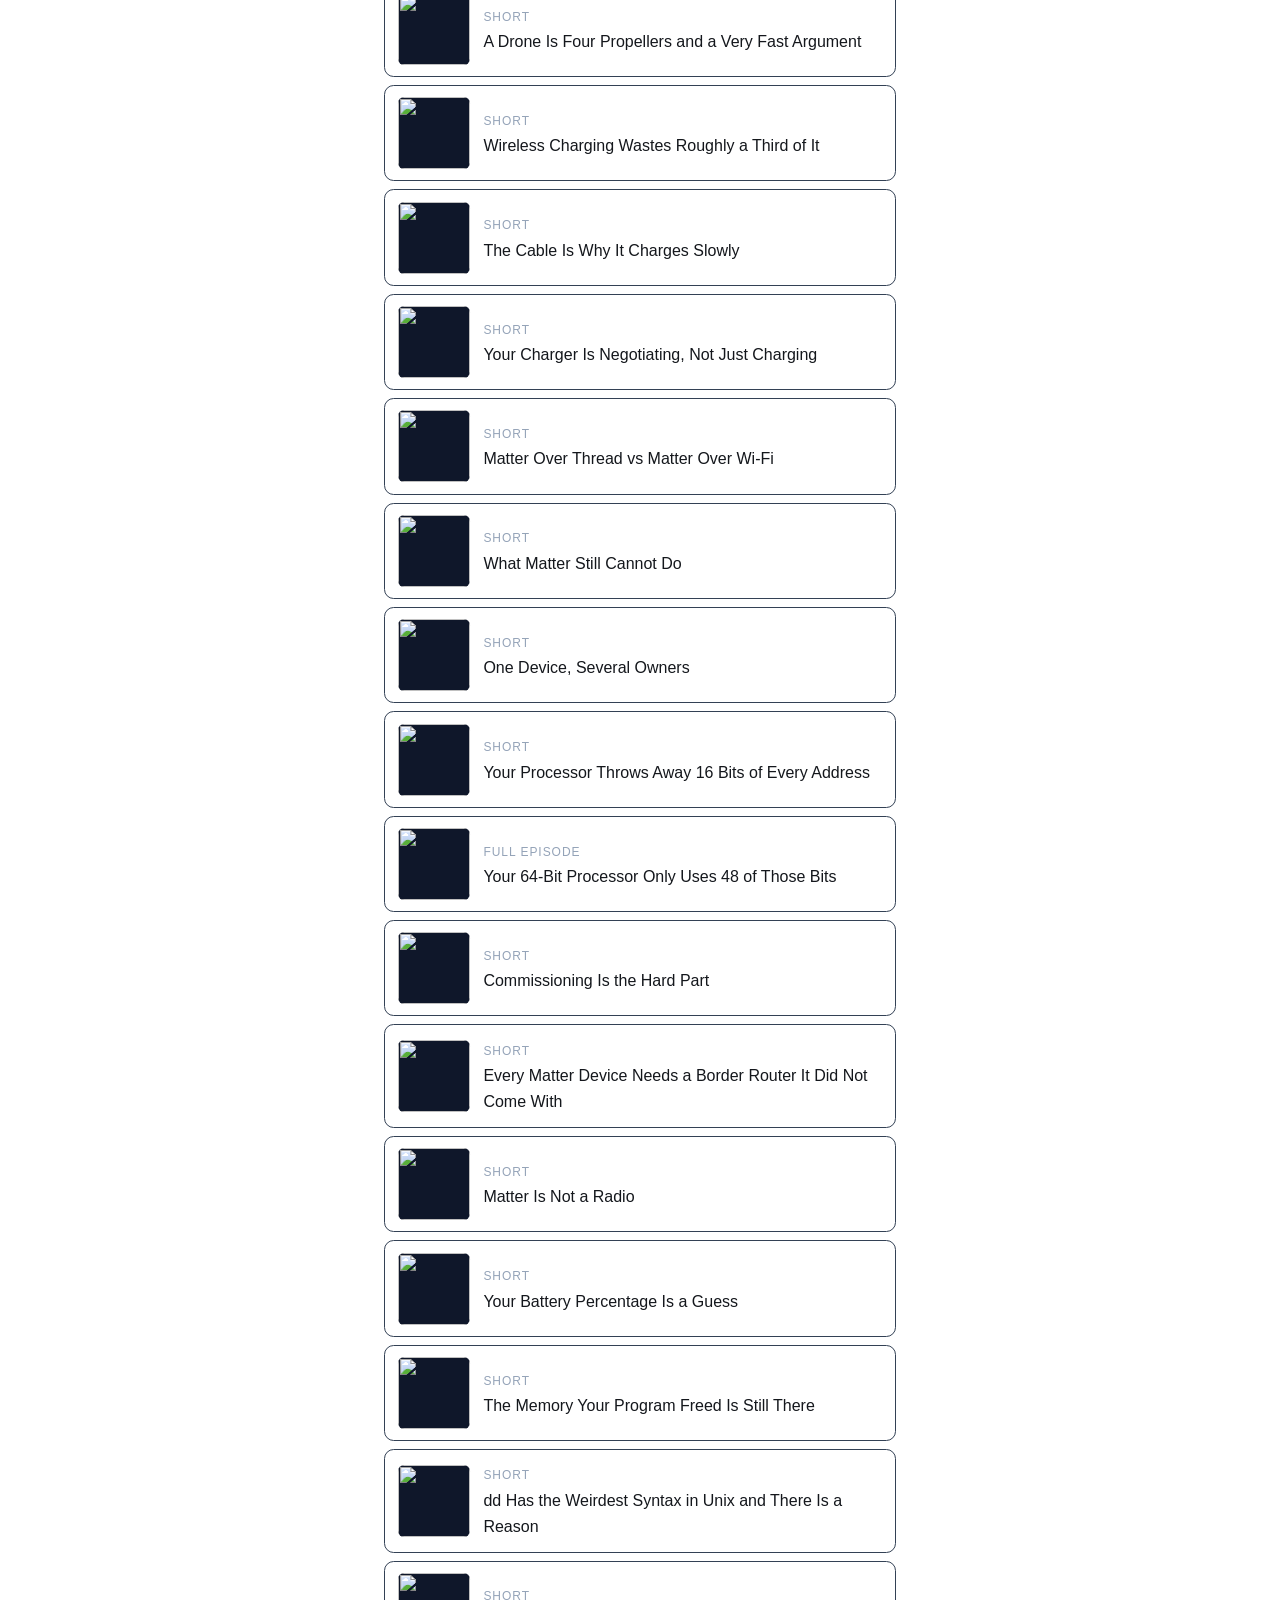
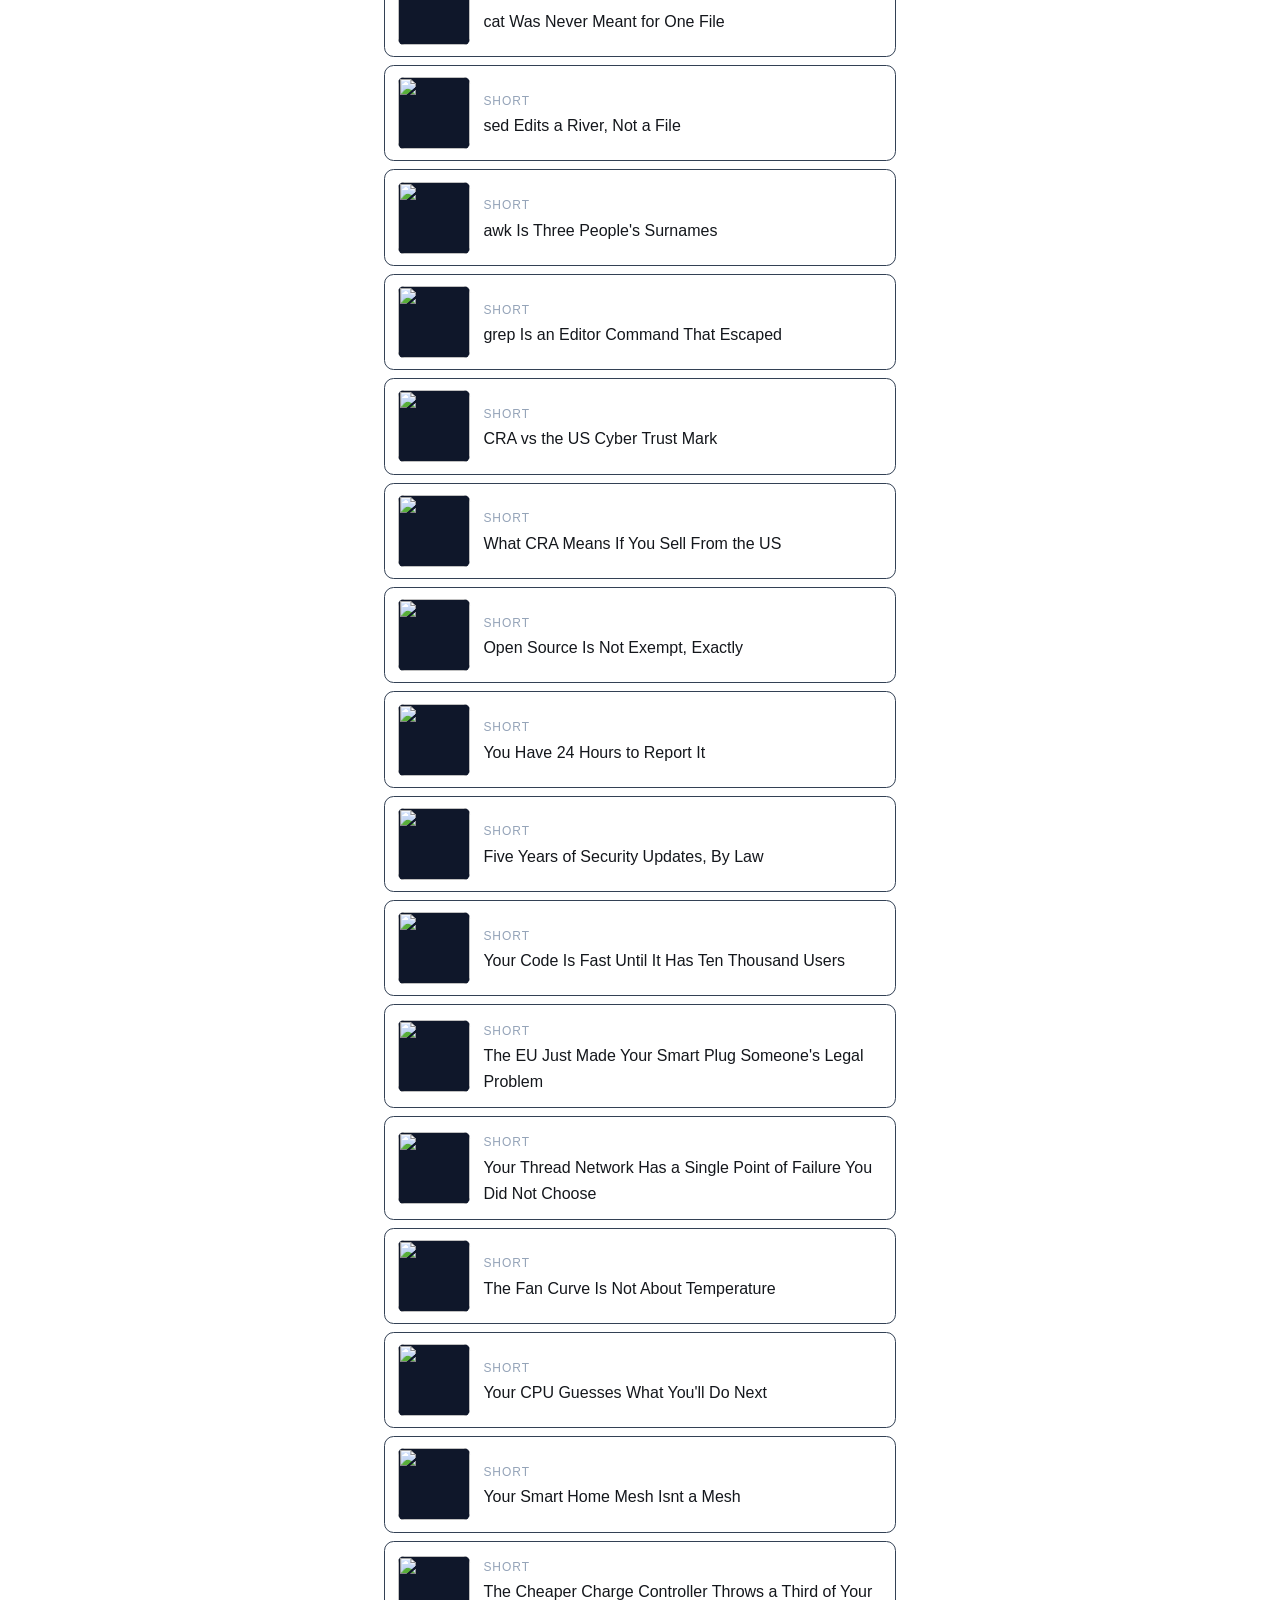
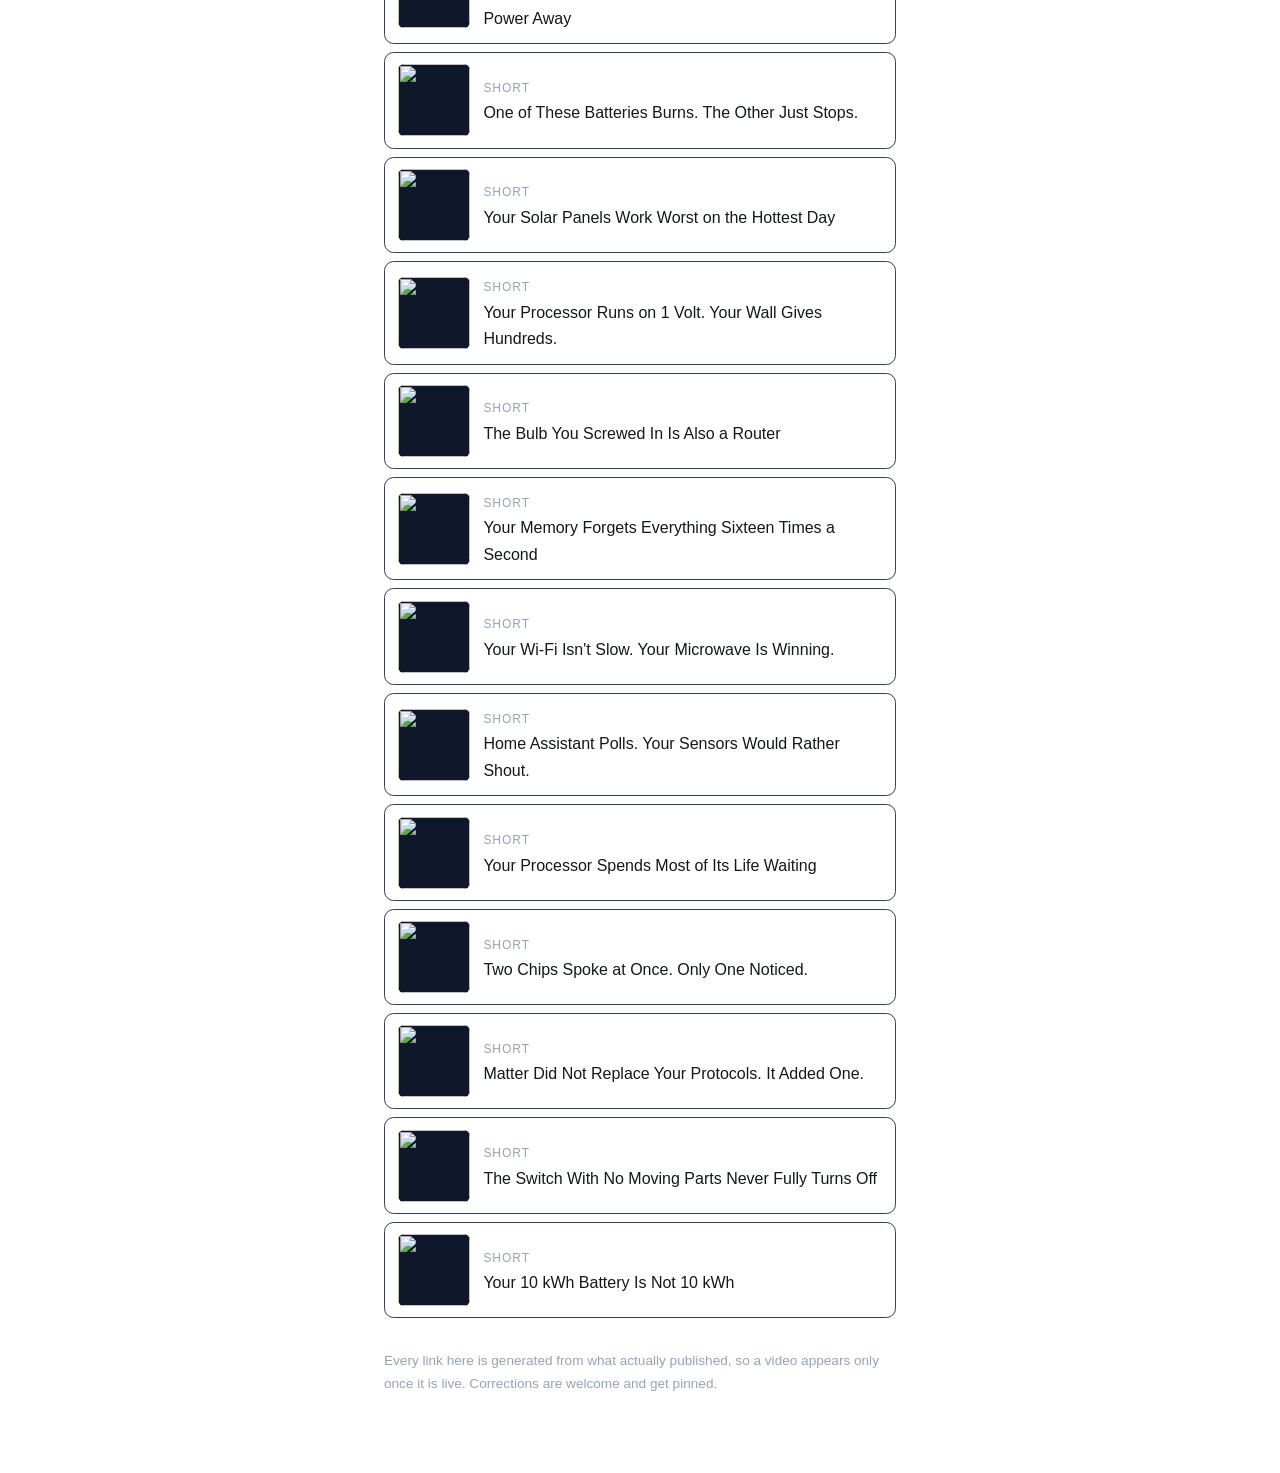
==== commit b99c682a: "links: 1 new episode(s) live" ====
--- a/links.html
+++ b/links.html
@@ -22,6 +22,7 @@
 <h1>Explained By J</h1>
 <p class="sub">Short technical explainers, with the numbers checked and the
 estimates labelled.</p>
+<a class="card" href="https://youtu.be/elf1wGxltPU"><img loading="lazy" alt="" src="https://i.ytimg.com/vi/elf1wGxltPU/hqdefault.jpg"><span><span class="kick">Short</span><br>Your House Needs to Leak, Just Not Accidentally</span></a>
 <a class="card" href="https://youtu.be/5VeDhGnuU2U"><img loading="lazy" alt="" src="https://i.ytimg.com/vi/5VeDhGnuU2U/hqdefault.jpg"><span><span class="kick">Short</span><br>Insulation Beats Every Heating System You Could Buy</span></a>
 <a class="card" href="https://youtu.be/HzhJVERvyKA"><img loading="lazy" alt="" src="https://i.ytimg.com/vi/HzhJVERvyKA/hqdefault.jpg"><span><span class="kick">Short</span><br>Your Heat Pump Gets Worse Exactly When You Need It</span></a>
 <a class="card" href="https://youtu.be/Y9Qi_6tPV9g"><img loading="lazy" alt="" src="https://i.ytimg.com/vi/Y9Qi_6tPV9g/hqdefault.jpg"><span><span class="kick">Short</span><br>A Heat Pump Does Not Make Heat, It Moves It</span></a>
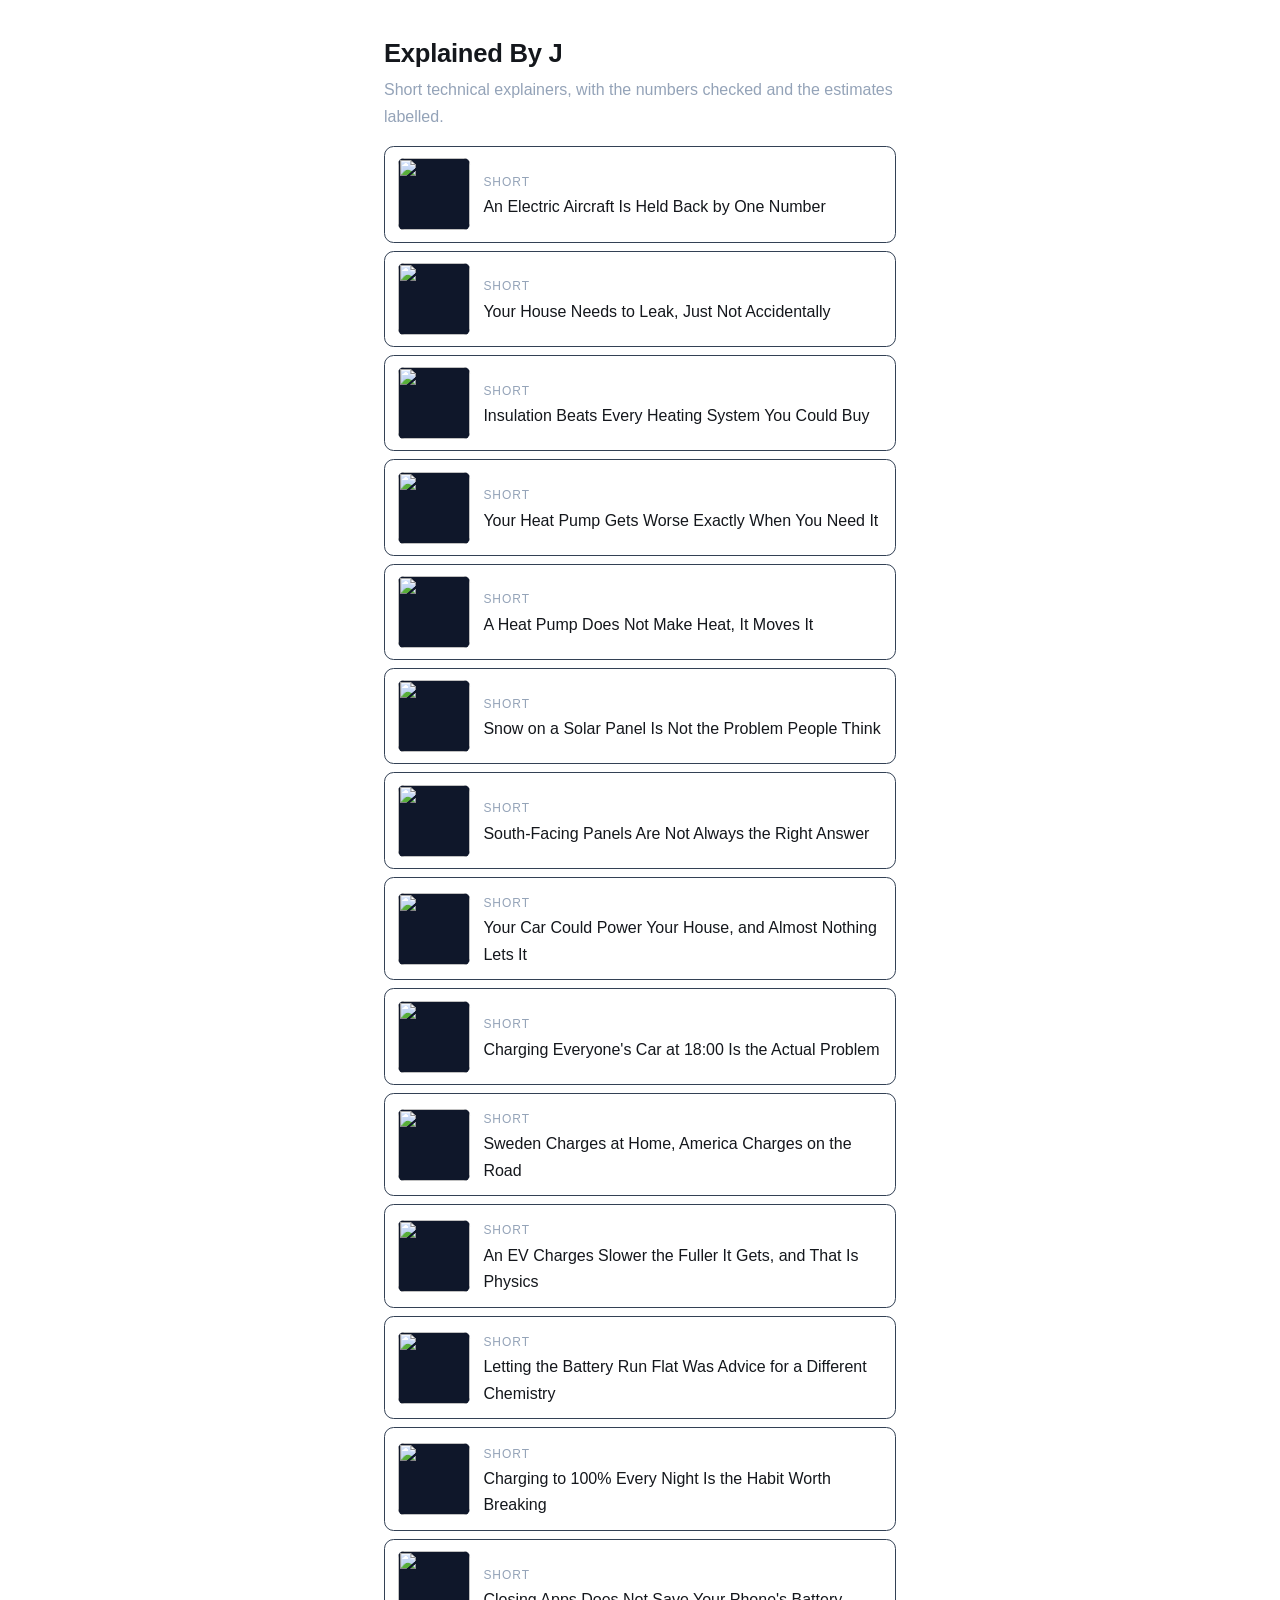
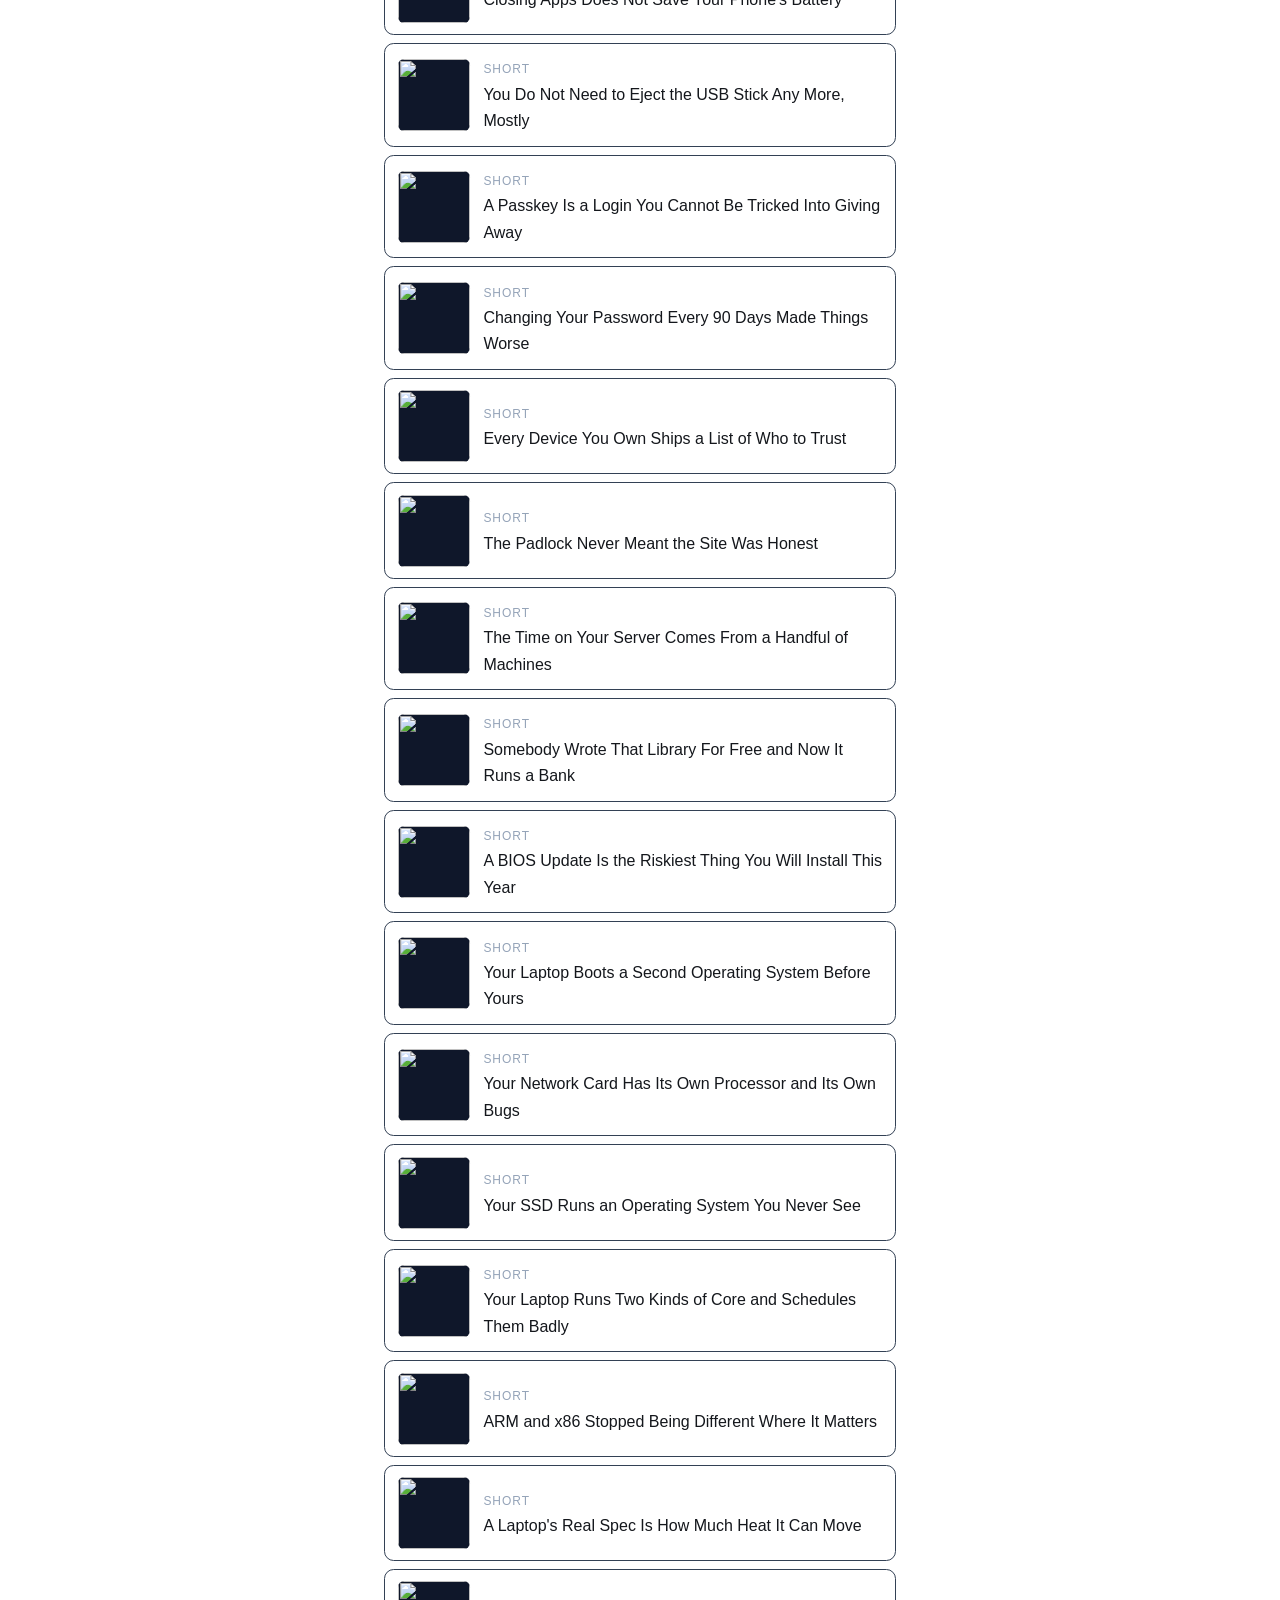
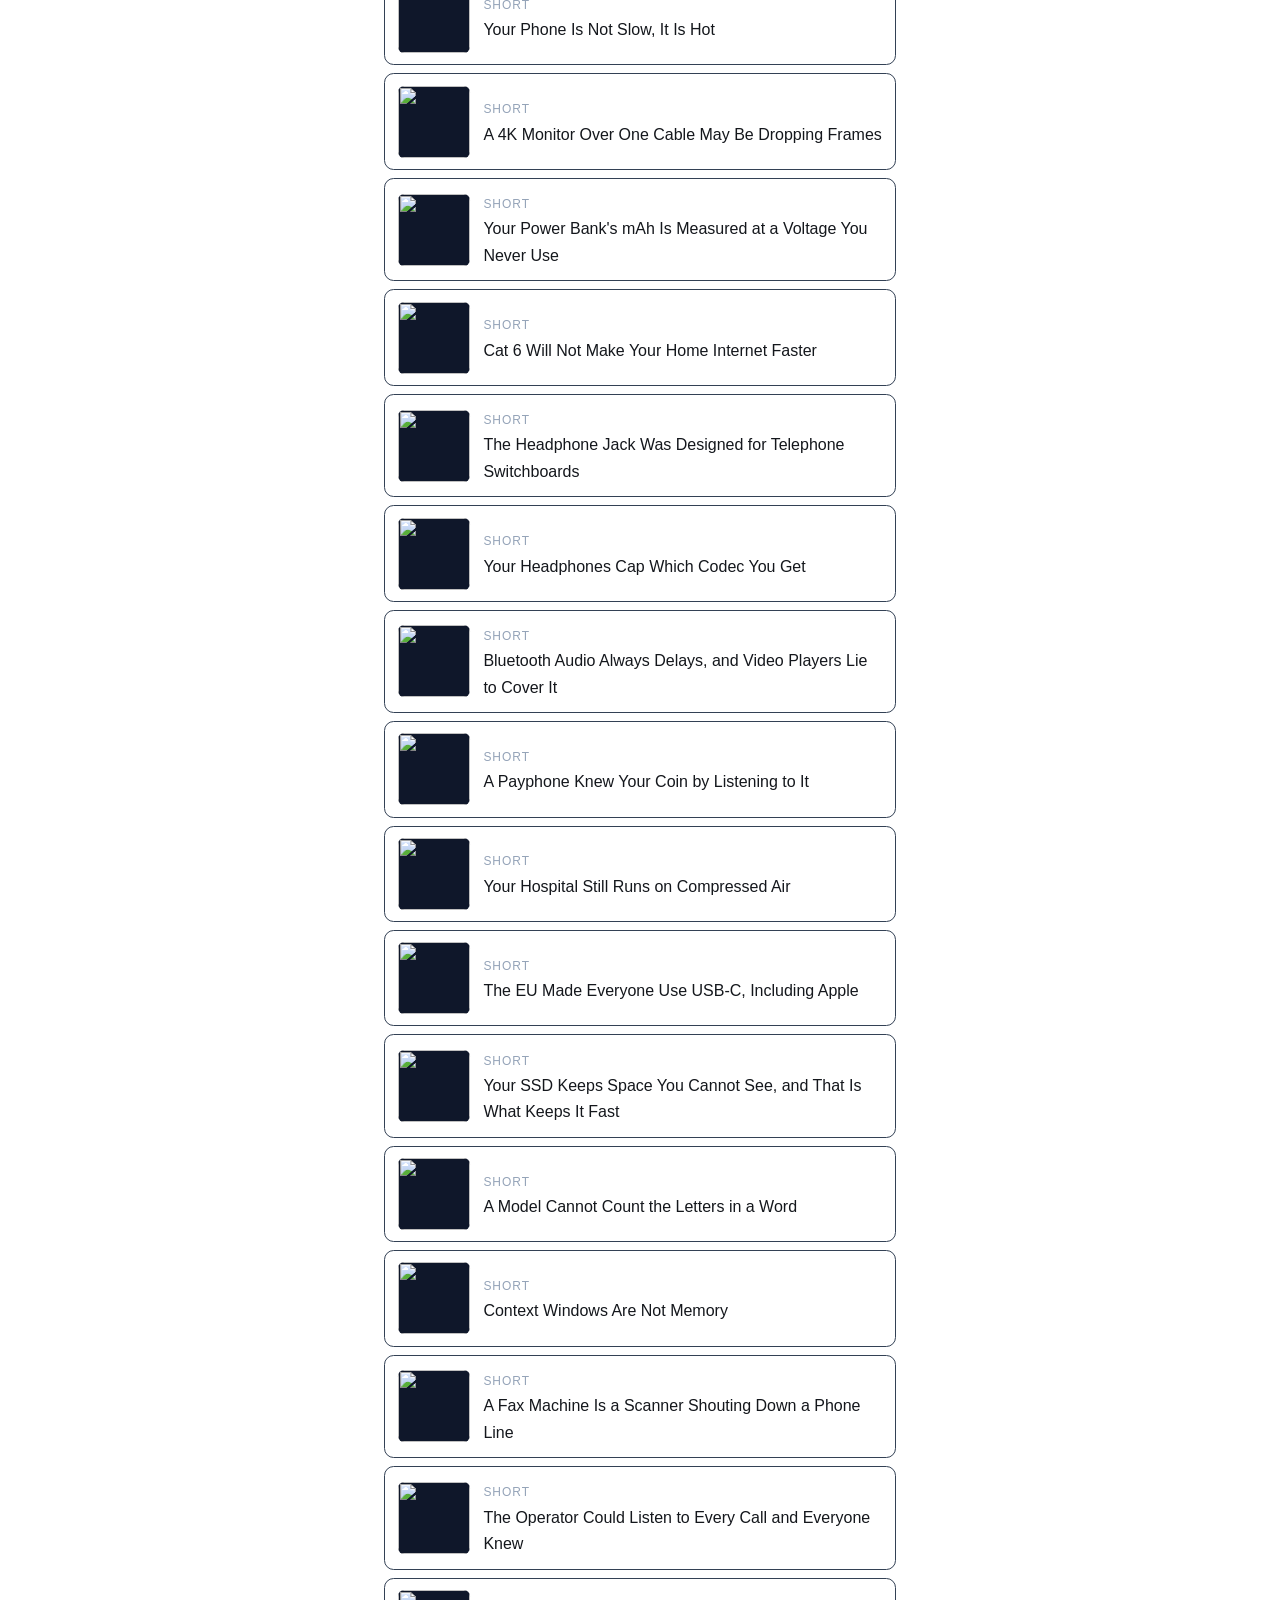
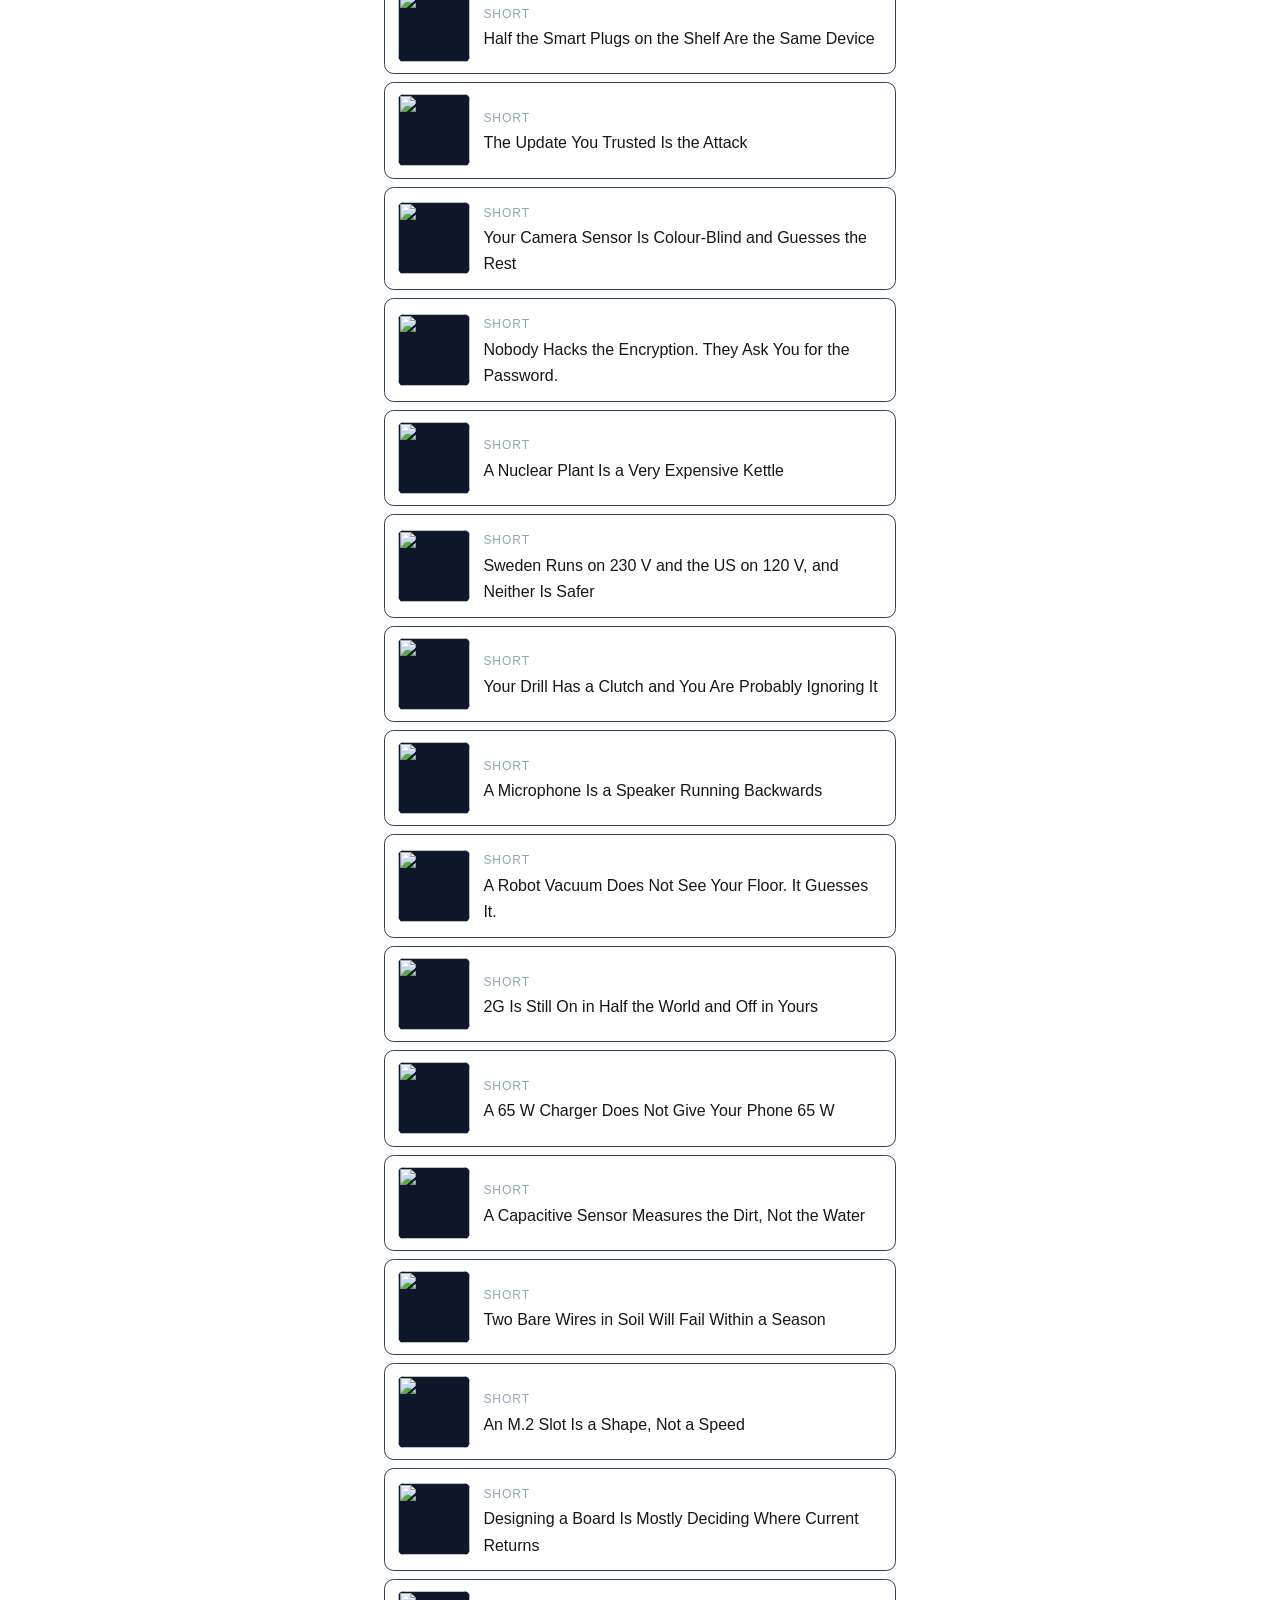
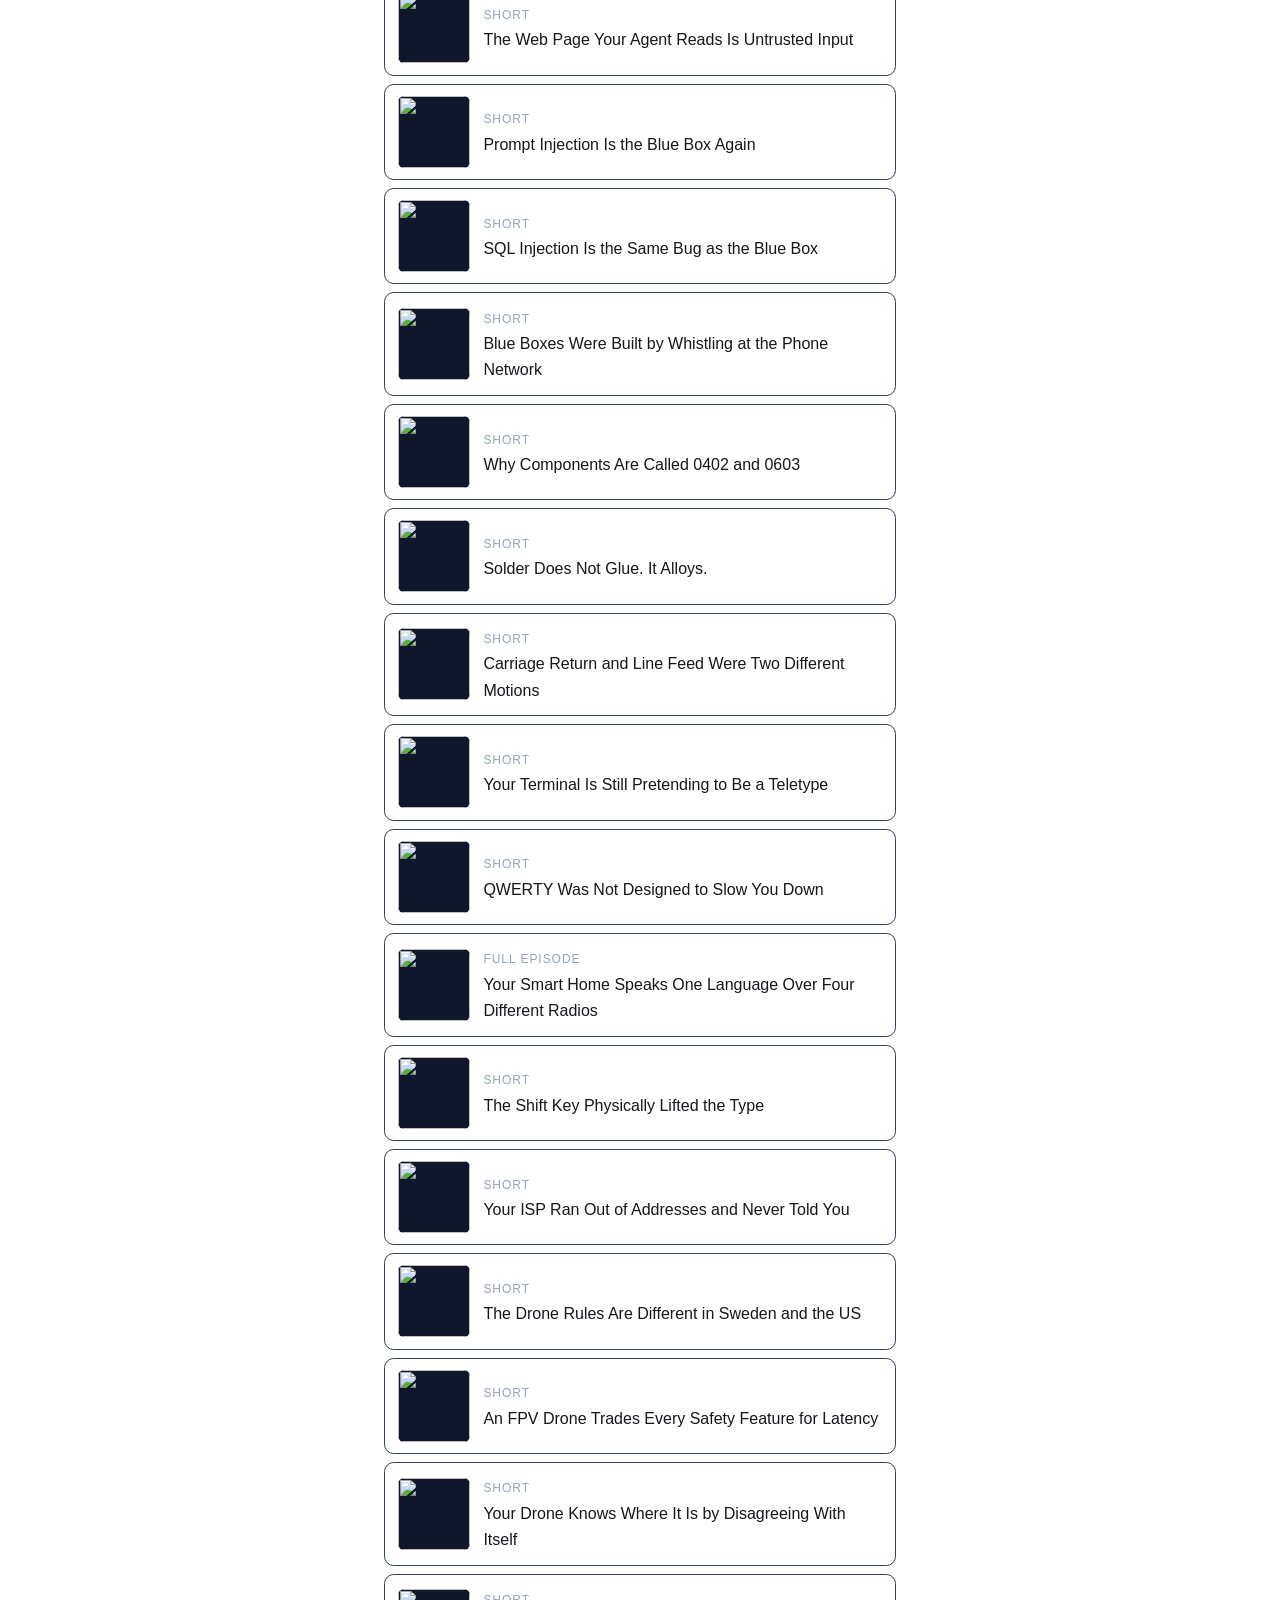
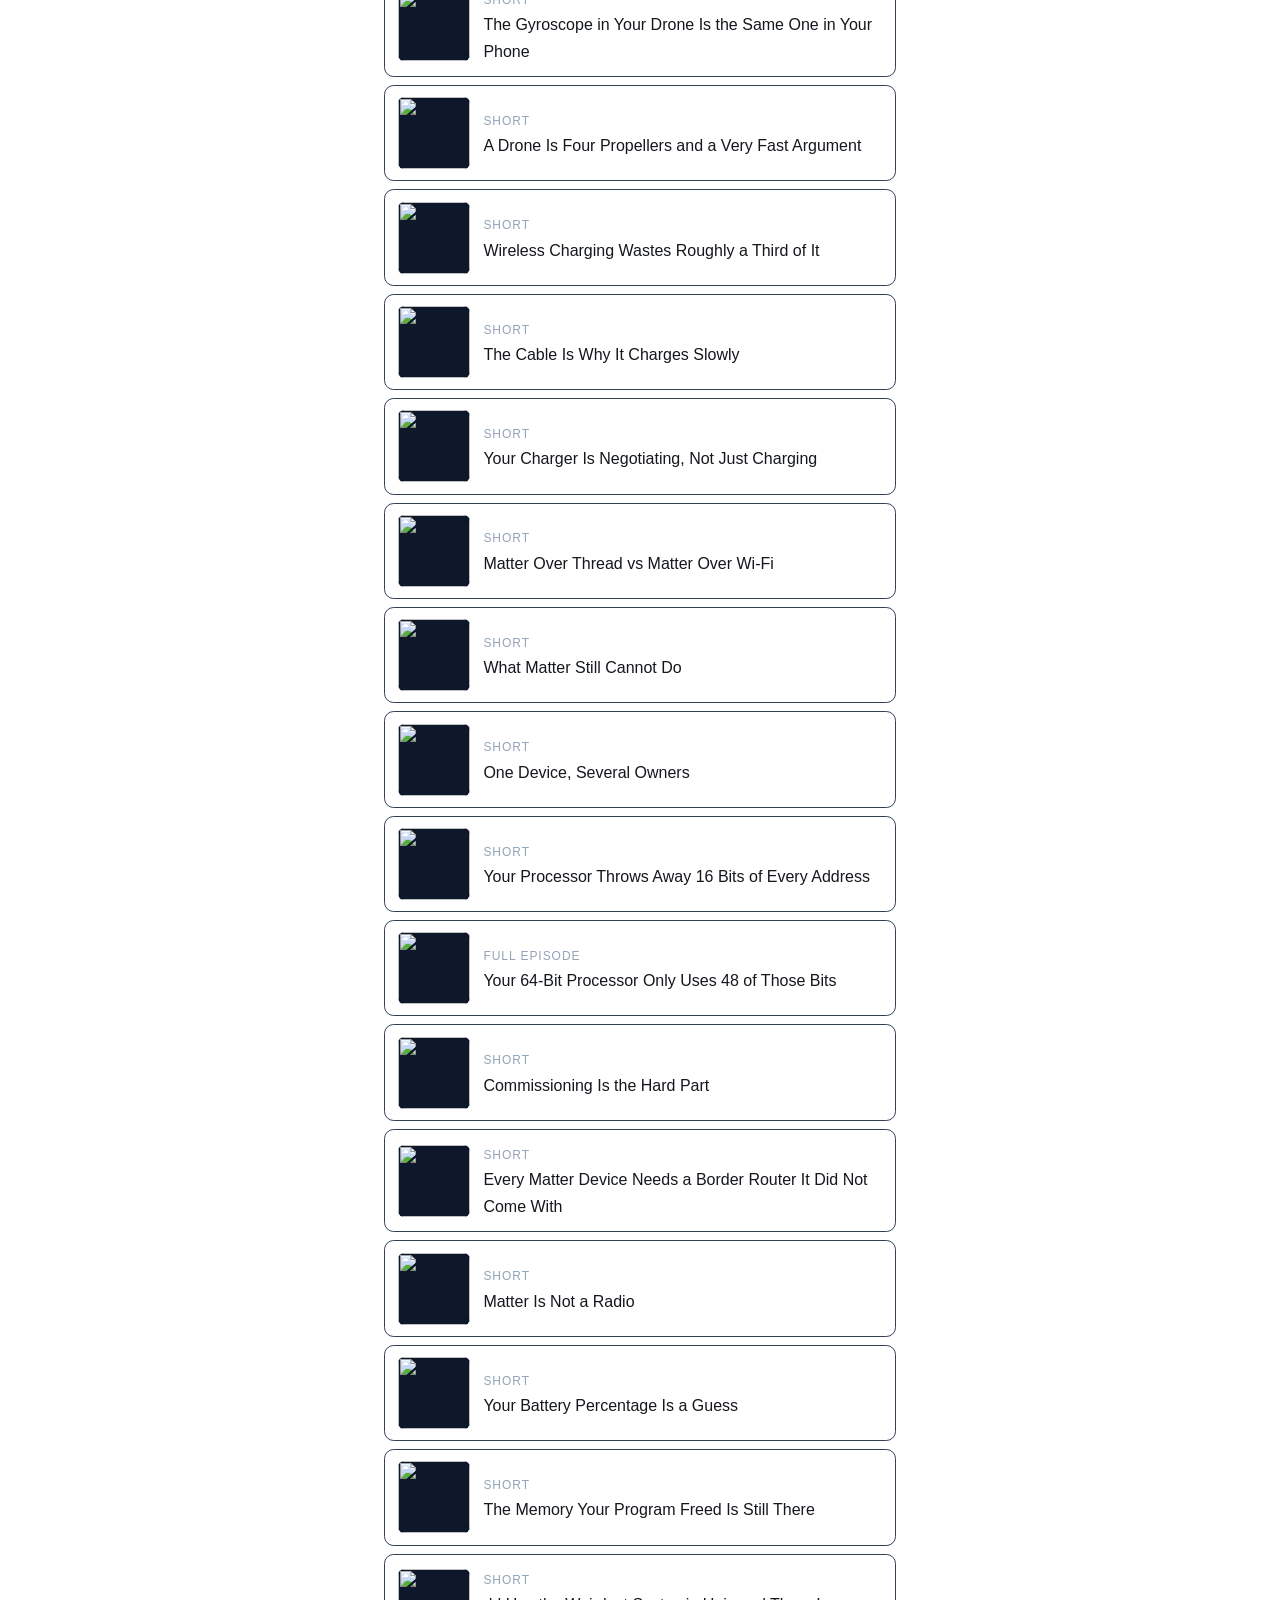
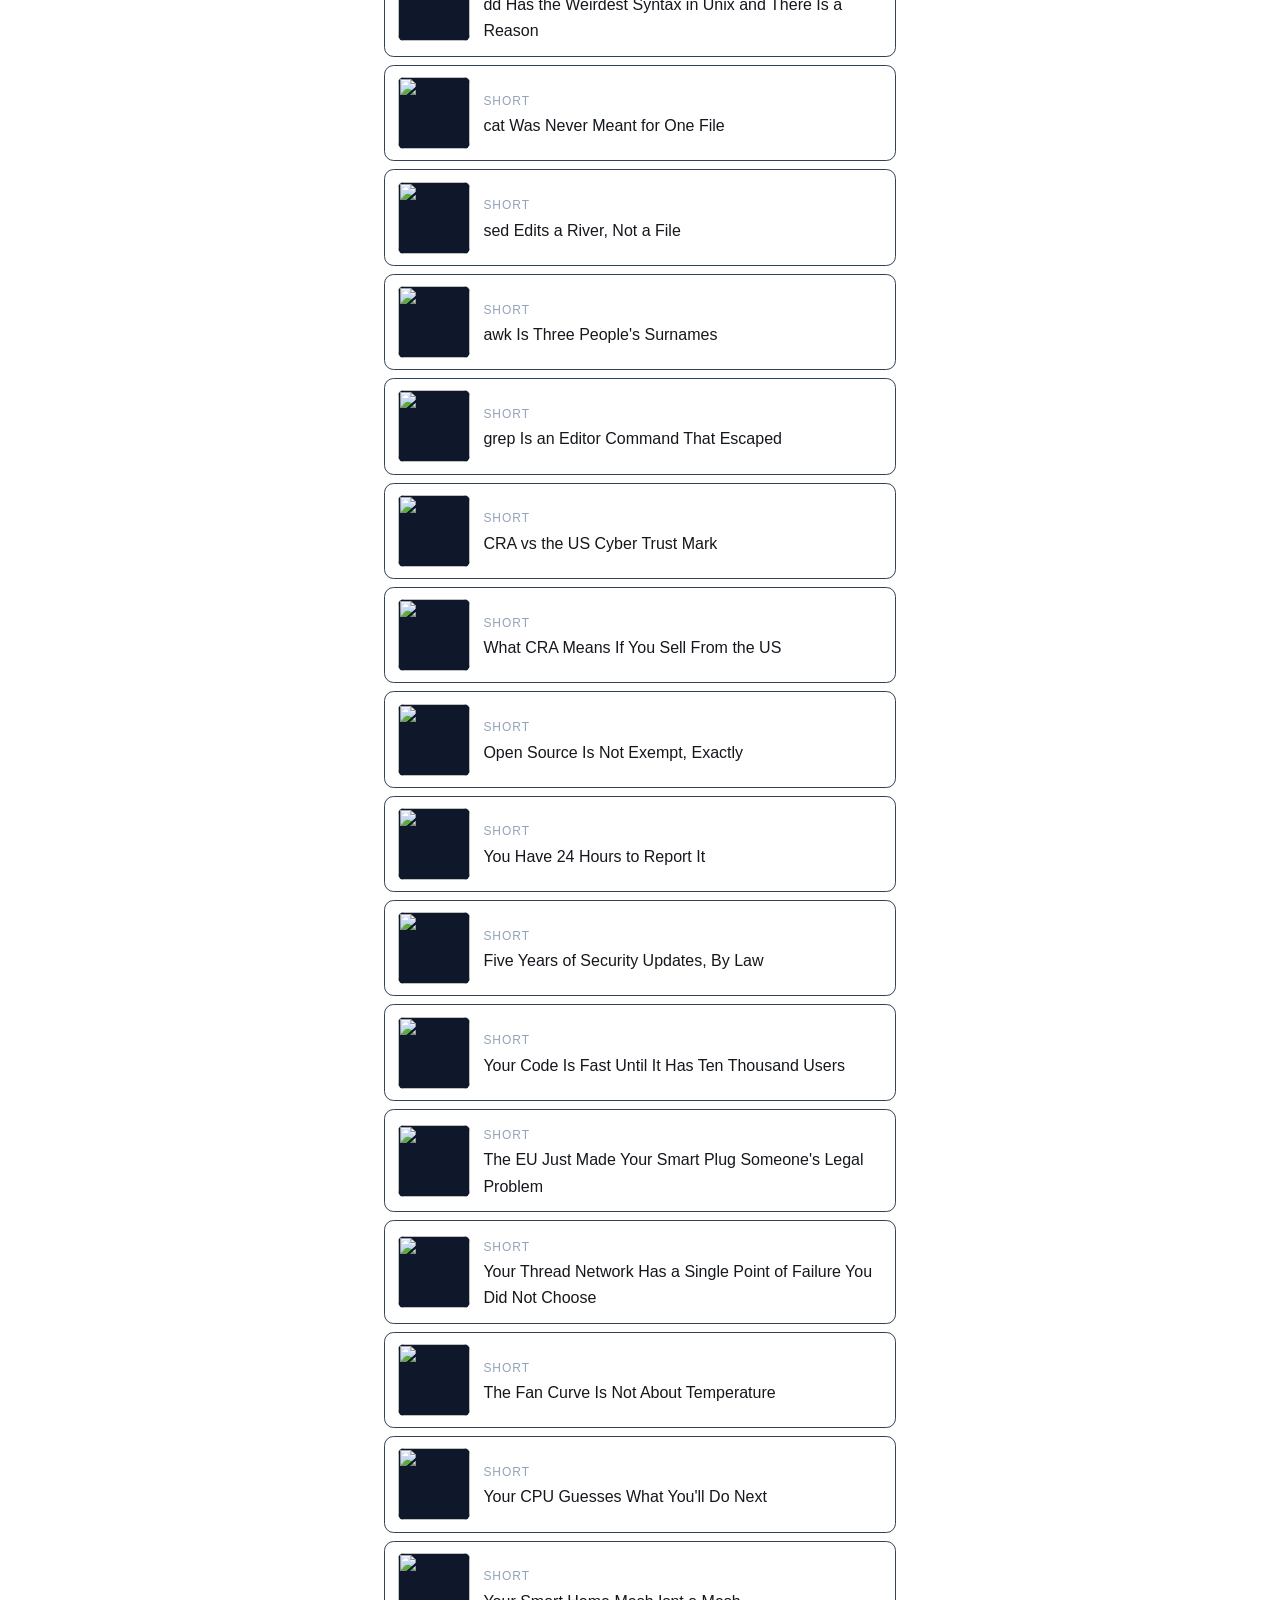
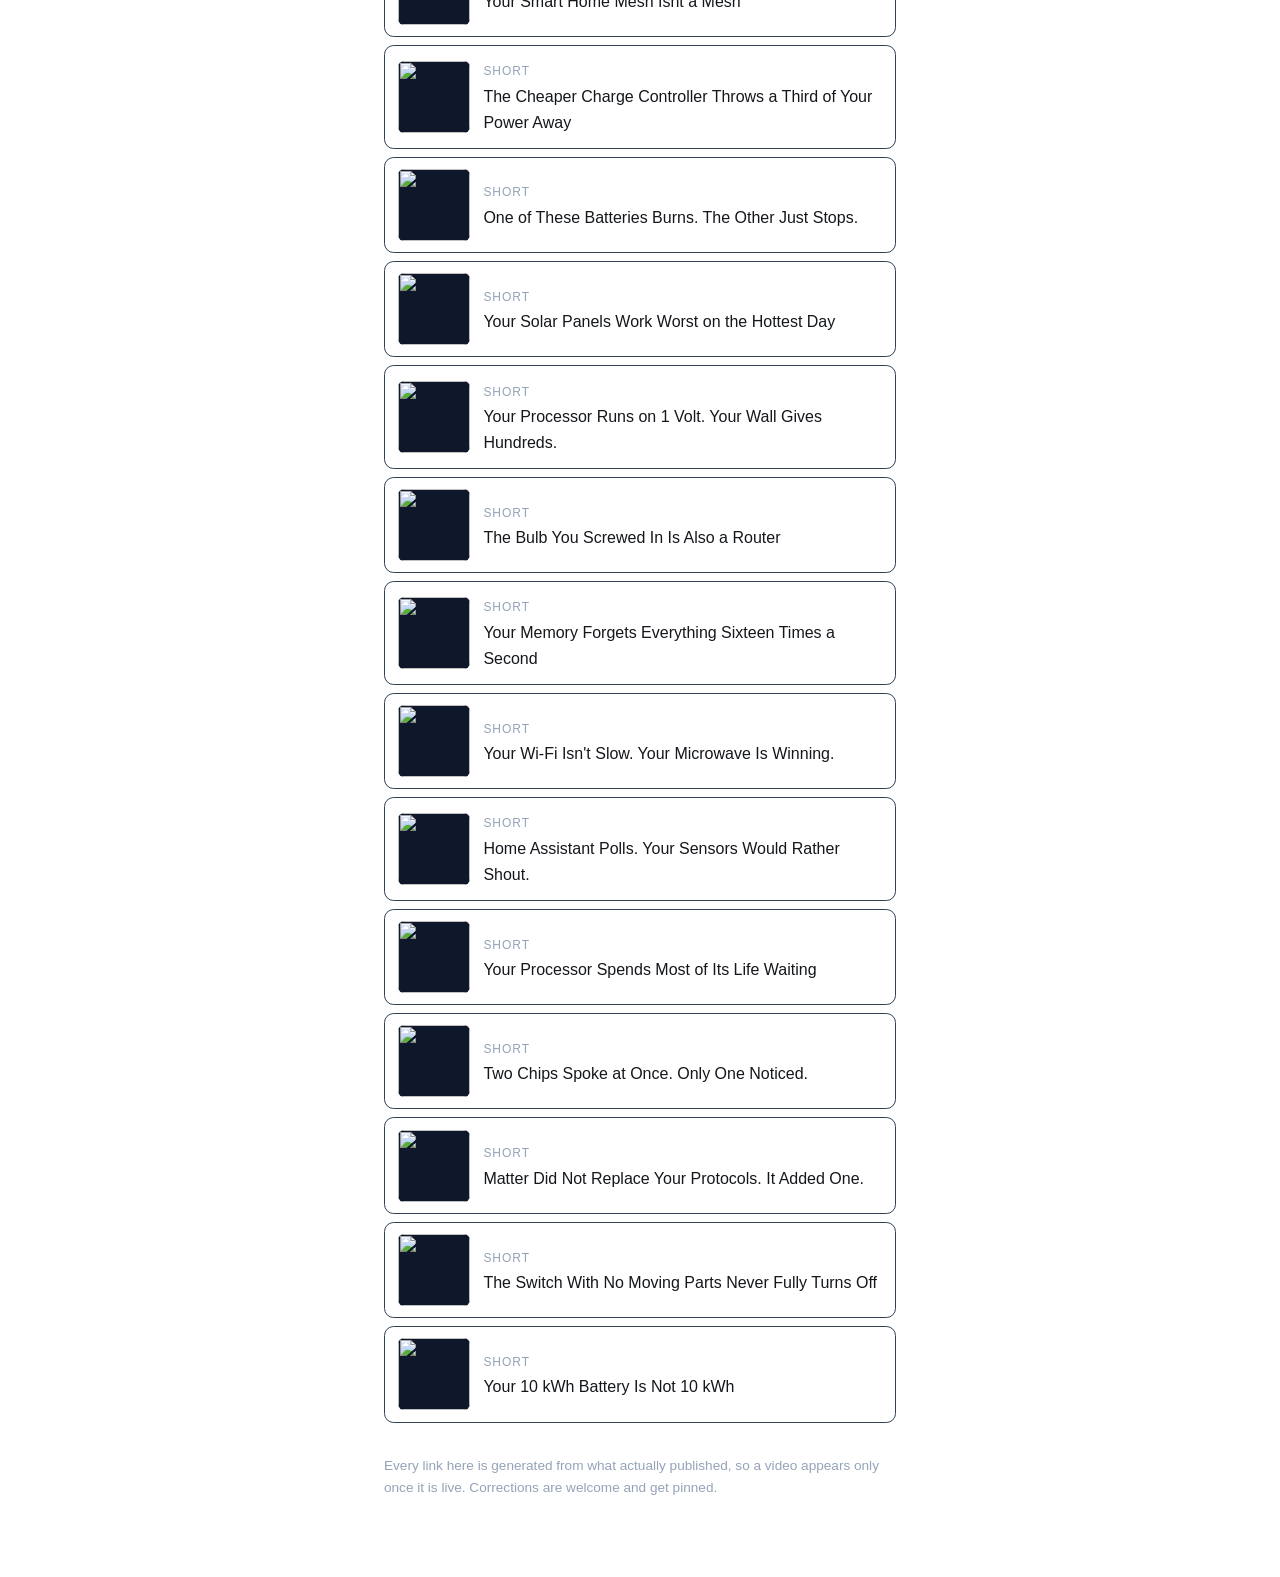
==== commit 19ba450e: "links: 1 new episode(s) live" ====
--- a/links.html
+++ b/links.html
@@ -22,6 +22,7 @@
 <h1>Explained By J</h1>
 <p class="sub">Short technical explainers, with the numbers checked and the
 estimates labelled.</p>
+<a class="card" href="https://youtu.be/ENcm-0jxweU"><img loading="lazy" alt="" src="https://i.ytimg.com/vi/ENcm-0jxweU/hqdefault.jpg"><span><span class="kick">Short</span><br>An Electric Aircraft Is Held Back by One Number</span></a>
 <a class="card" href="https://youtu.be/elf1wGxltPU"><img loading="lazy" alt="" src="https://i.ytimg.com/vi/elf1wGxltPU/hqdefault.jpg"><span><span class="kick">Short</span><br>Your House Needs to Leak, Just Not Accidentally</span></a>
 <a class="card" href="https://youtu.be/5VeDhGnuU2U"><img loading="lazy" alt="" src="https://i.ytimg.com/vi/5VeDhGnuU2U/hqdefault.jpg"><span><span class="kick">Short</span><br>Insulation Beats Every Heating System You Could Buy</span></a>
 <a class="card" href="https://youtu.be/HzhJVERvyKA"><img loading="lazy" alt="" src="https://i.ytimg.com/vi/HzhJVERvyKA/hqdefault.jpg"><span><span class="kick">Short</span><br>Your Heat Pump Gets Worse Exactly When You Need It</span></a>
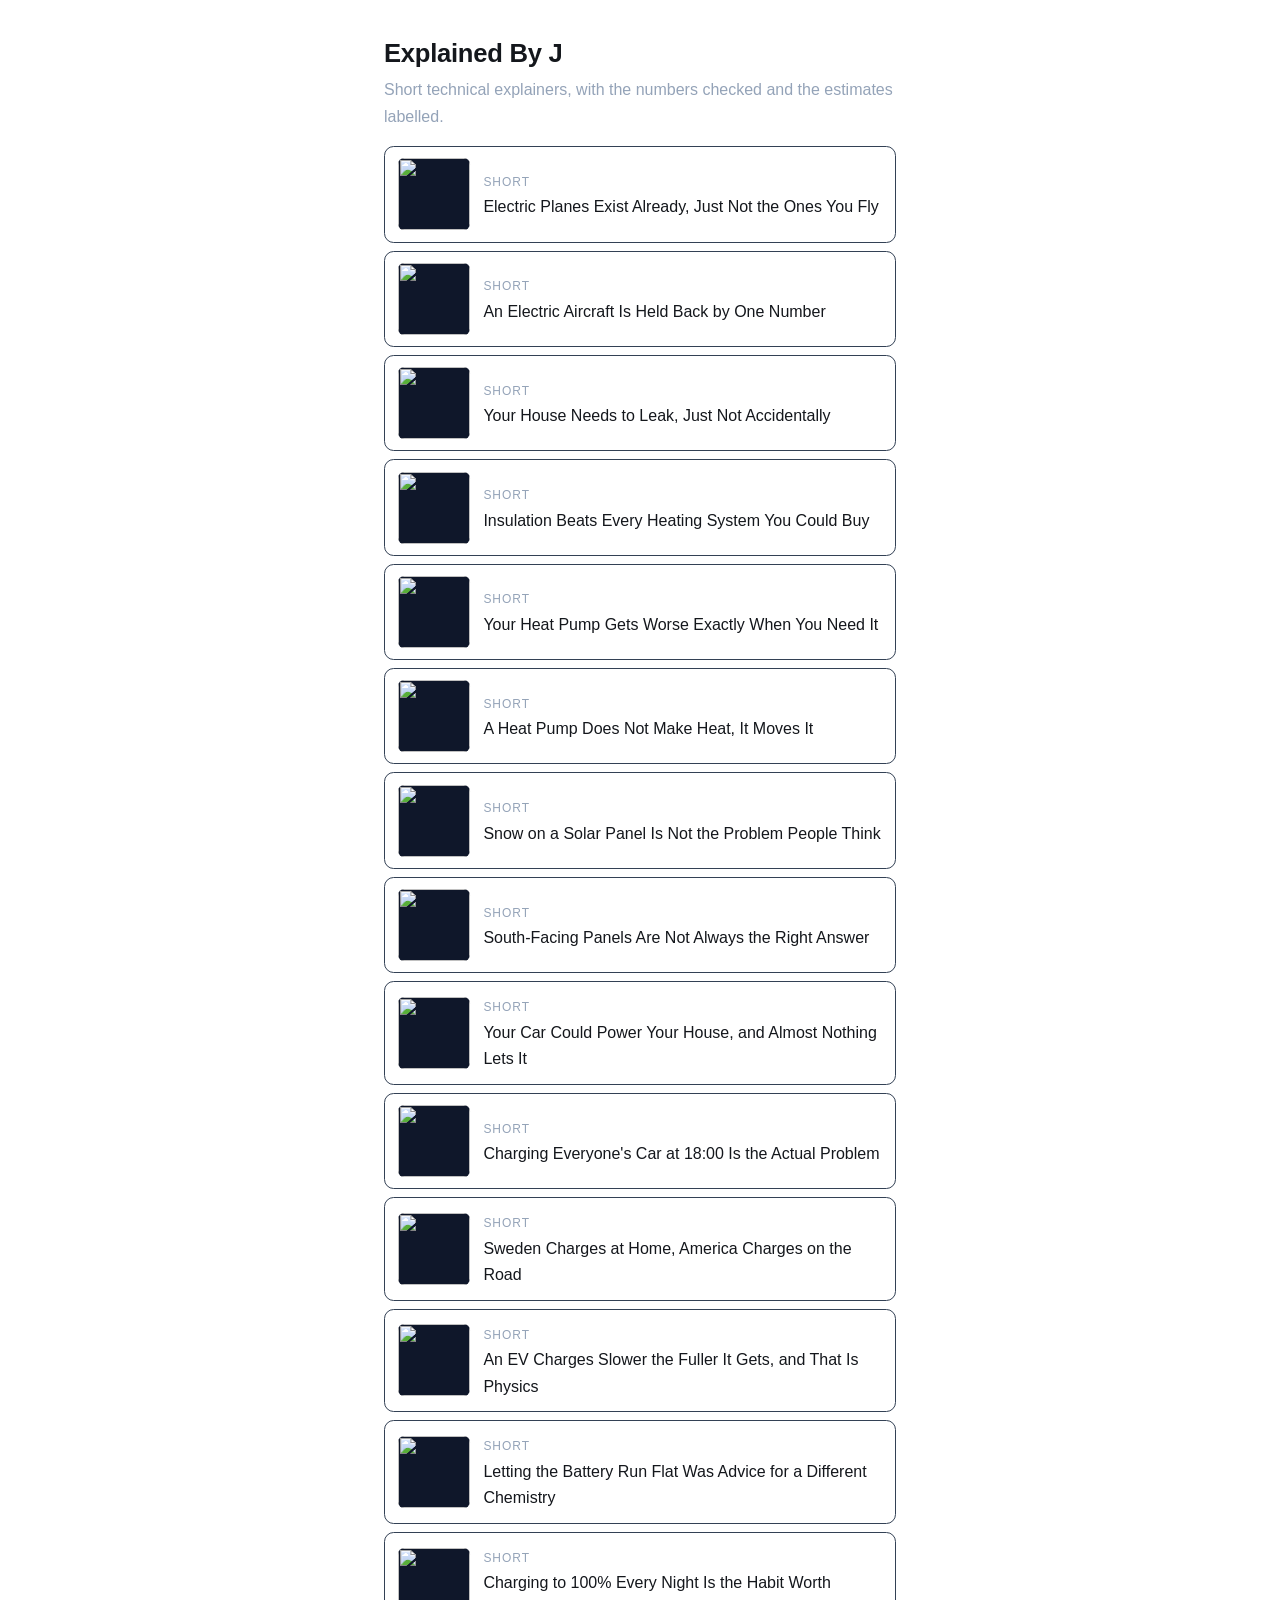
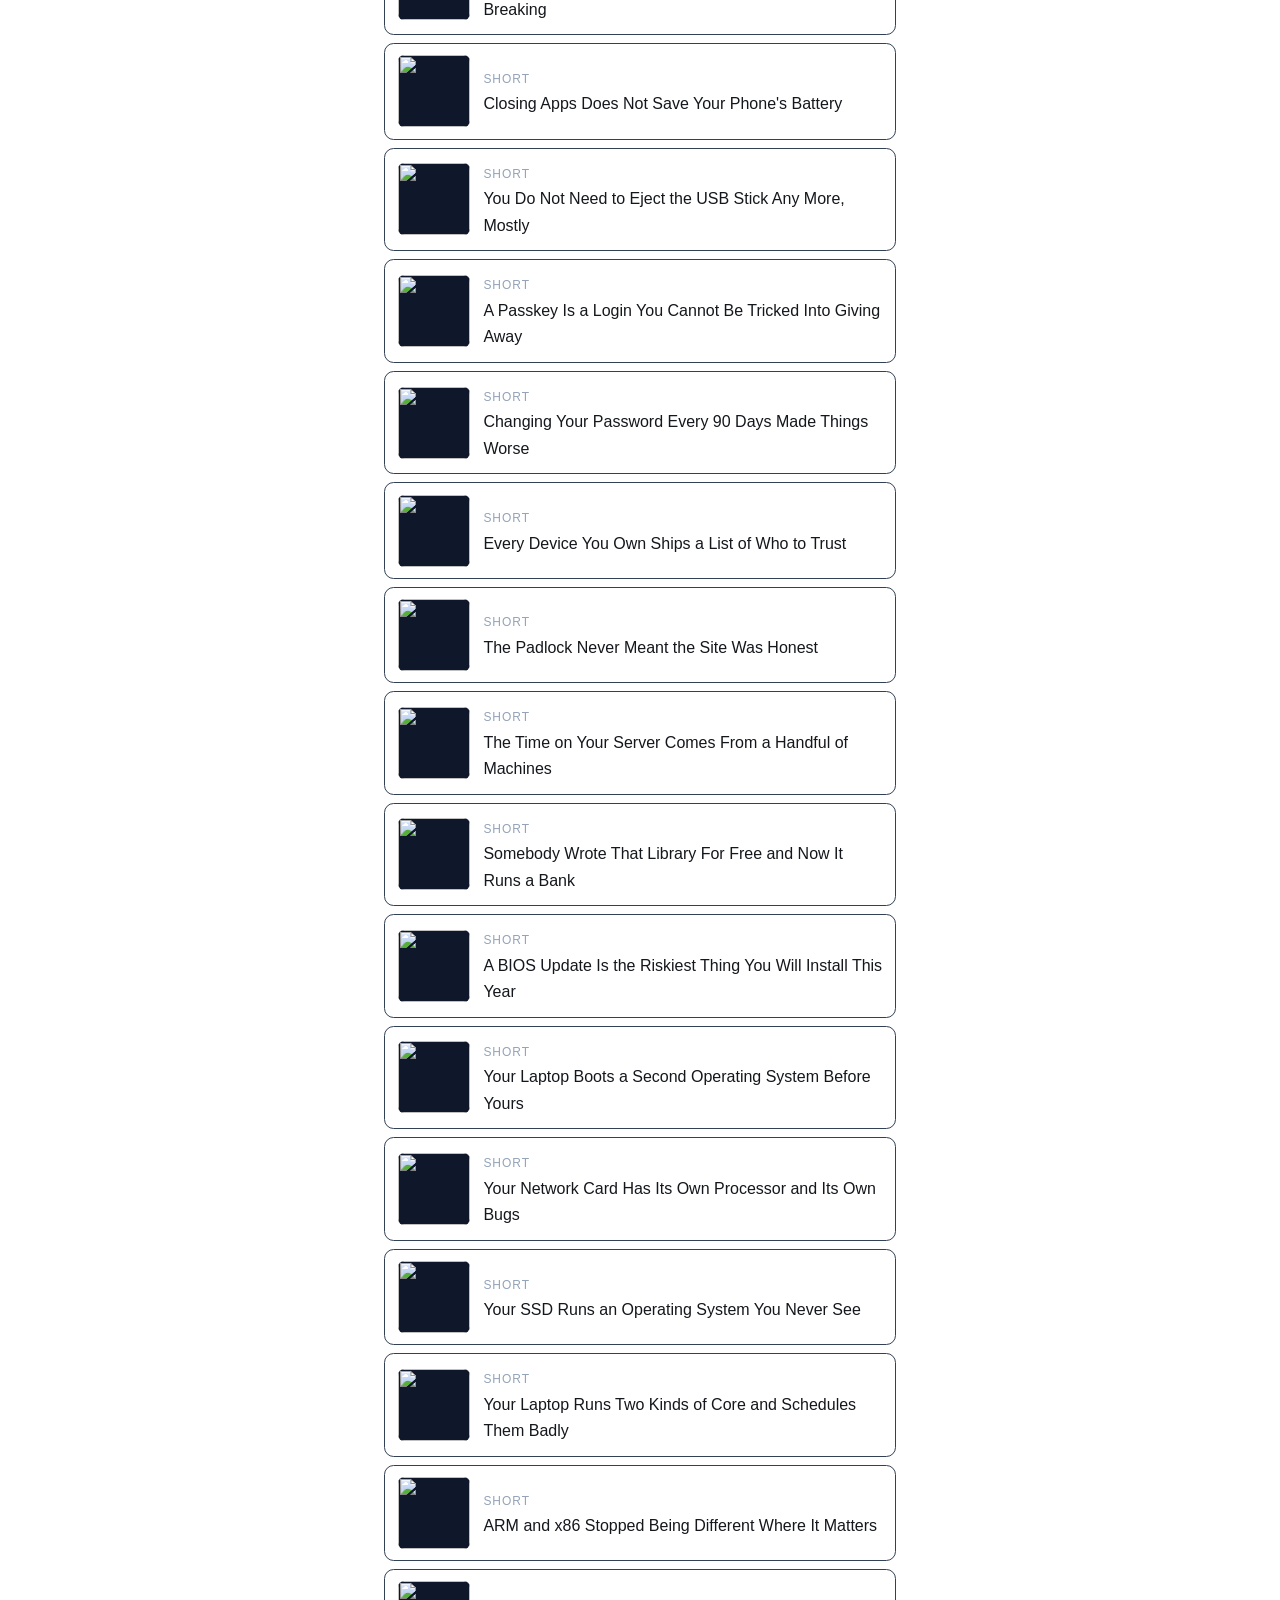
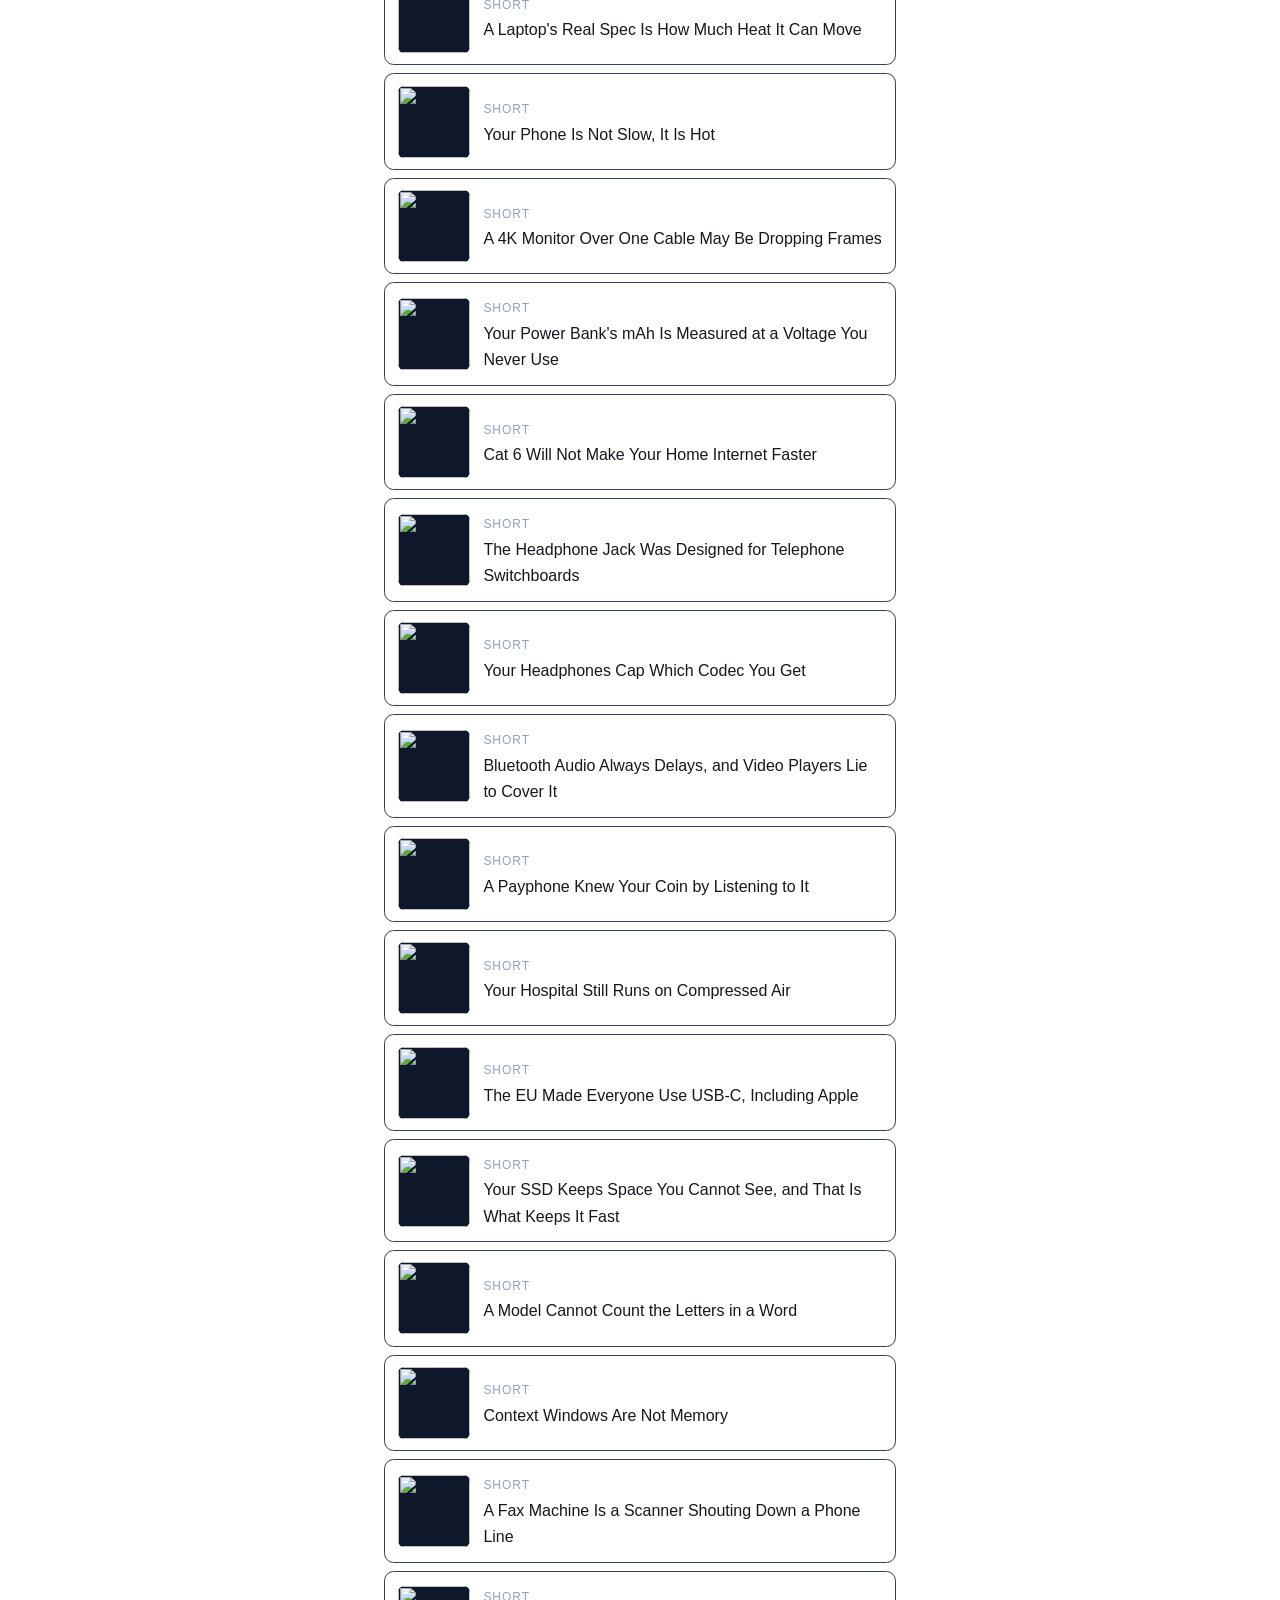
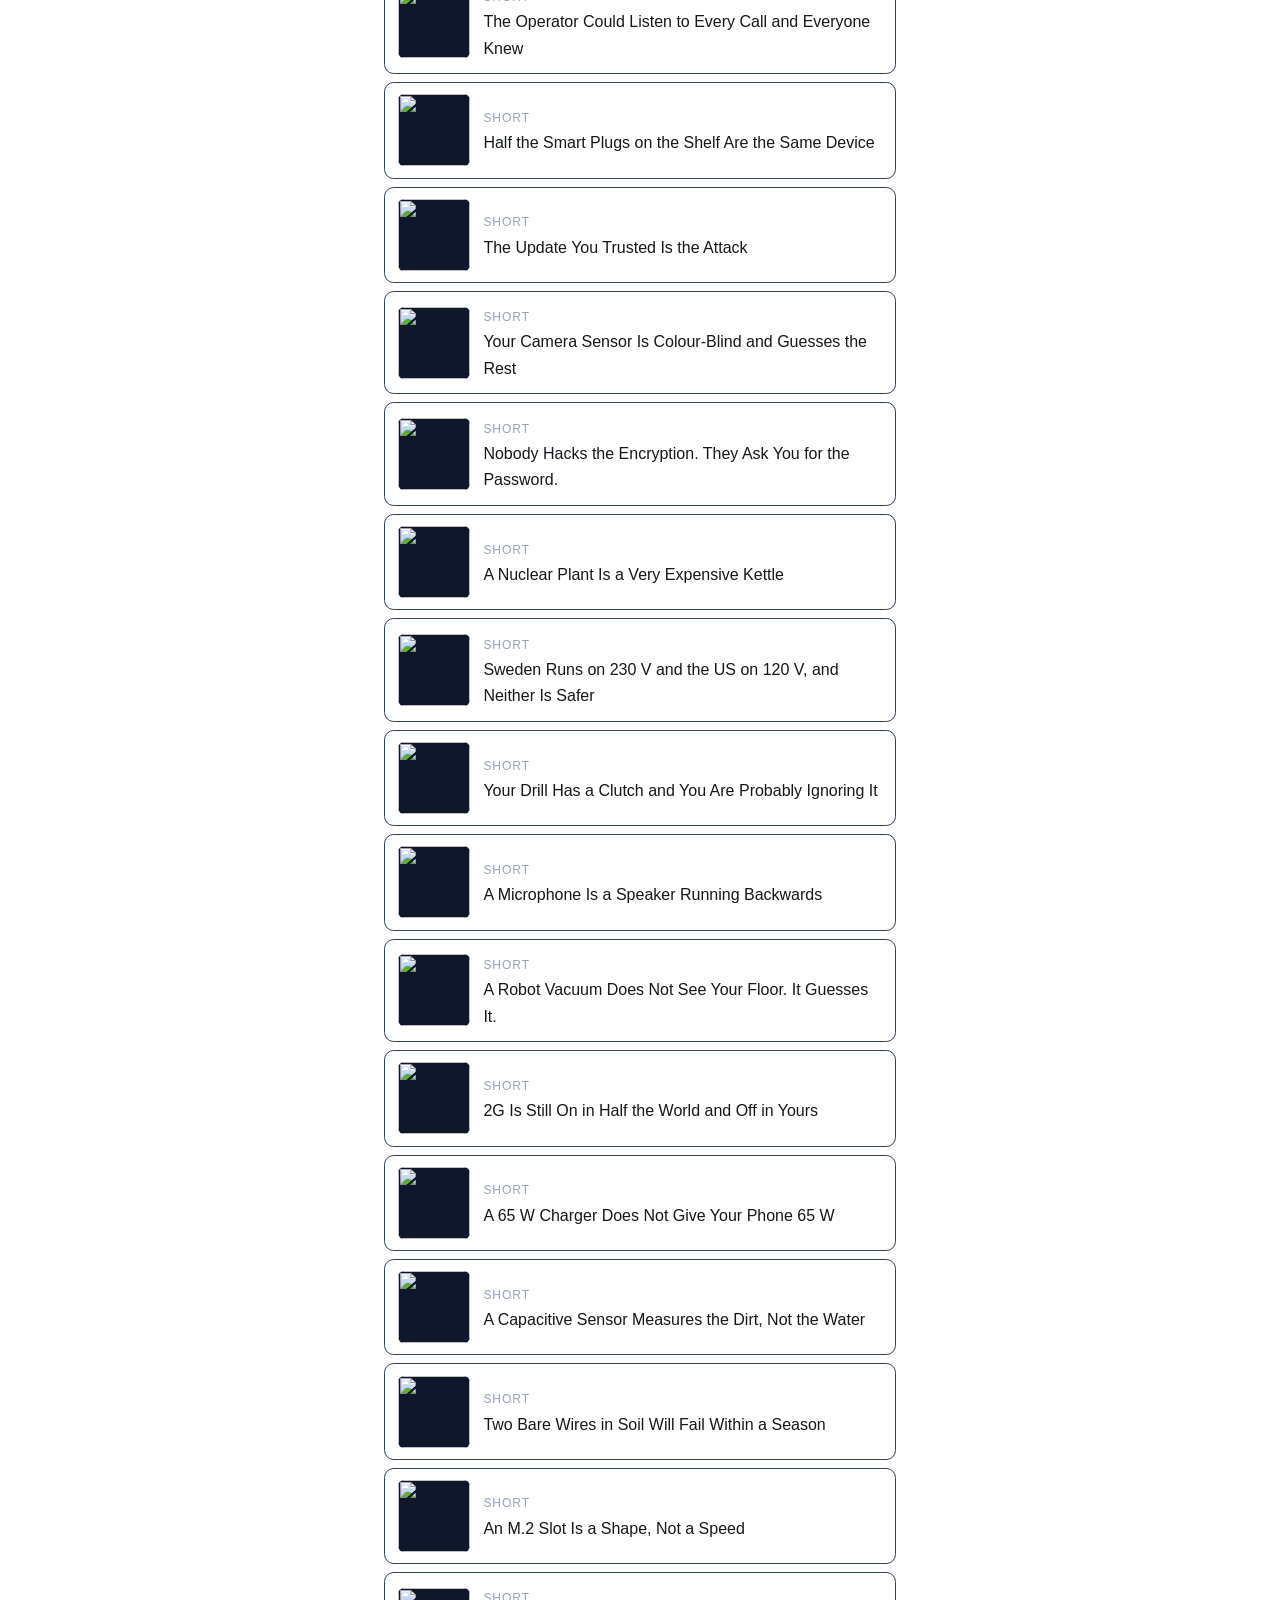
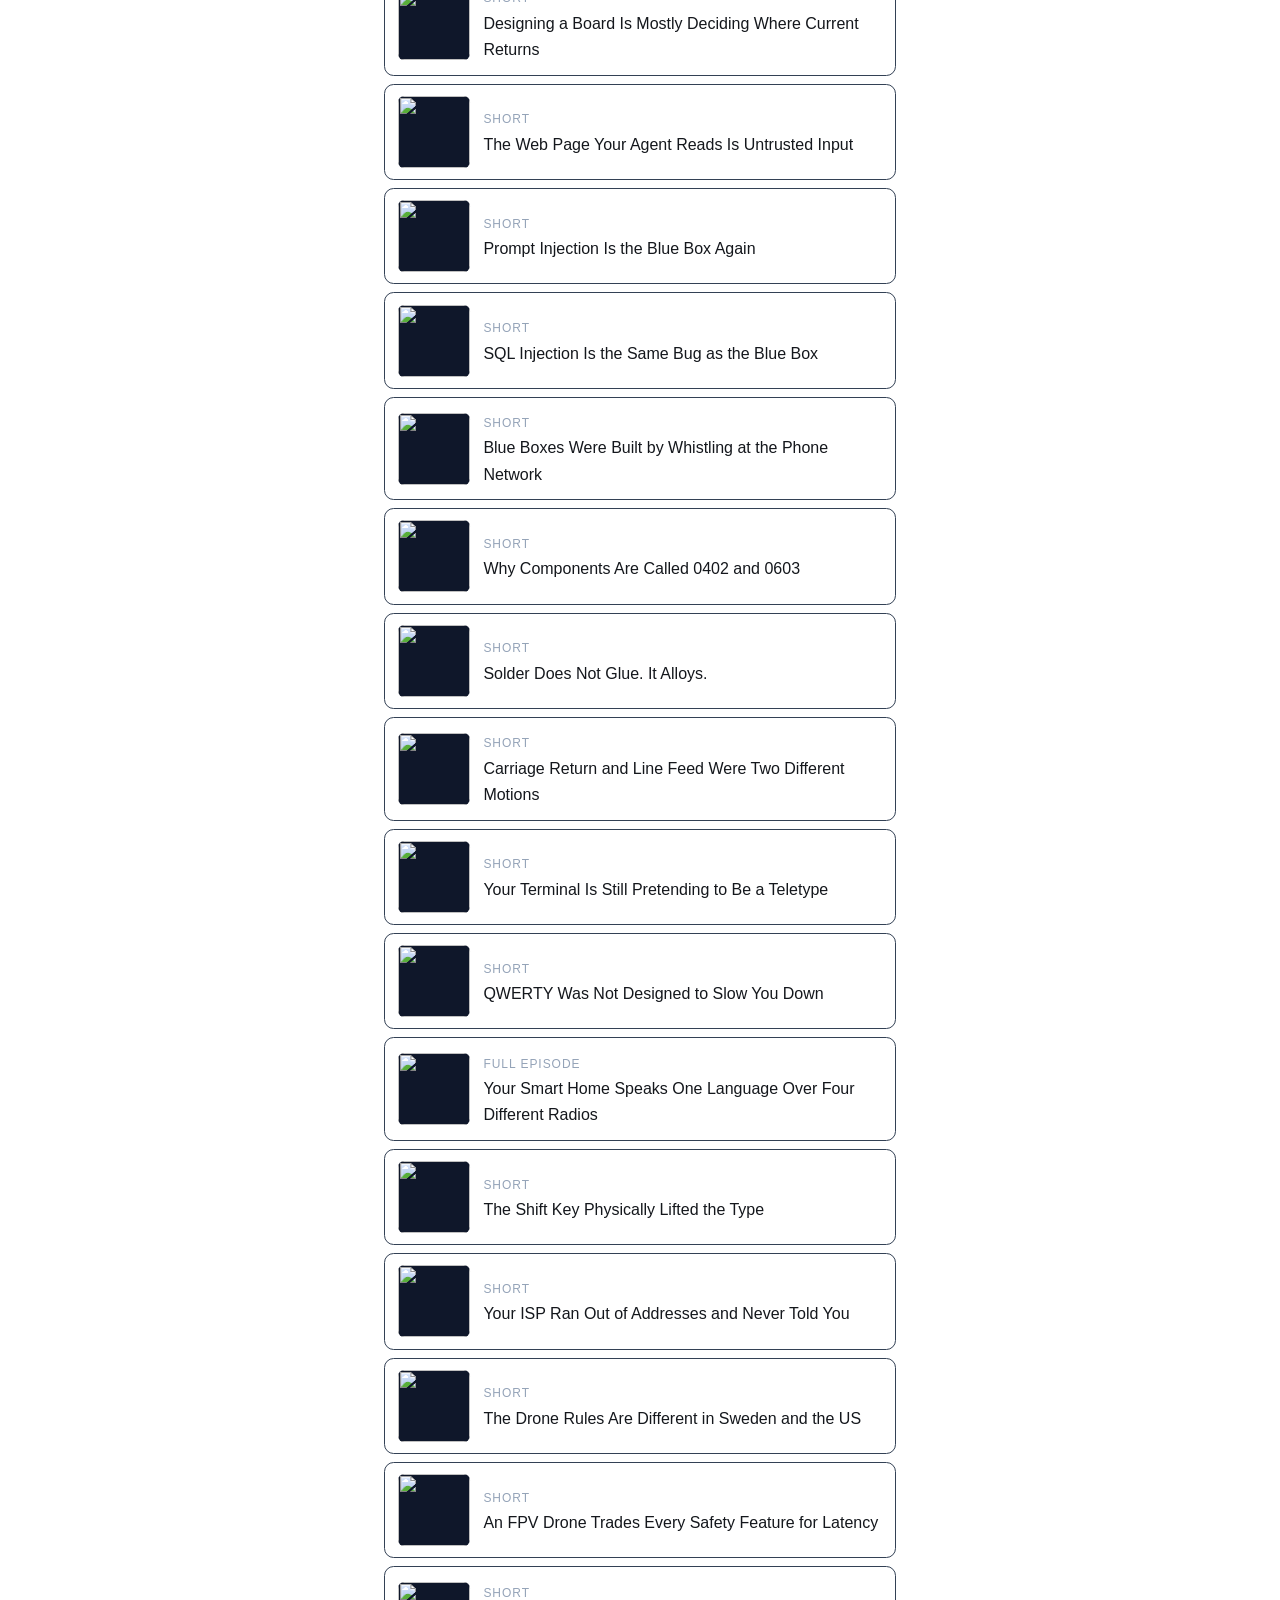
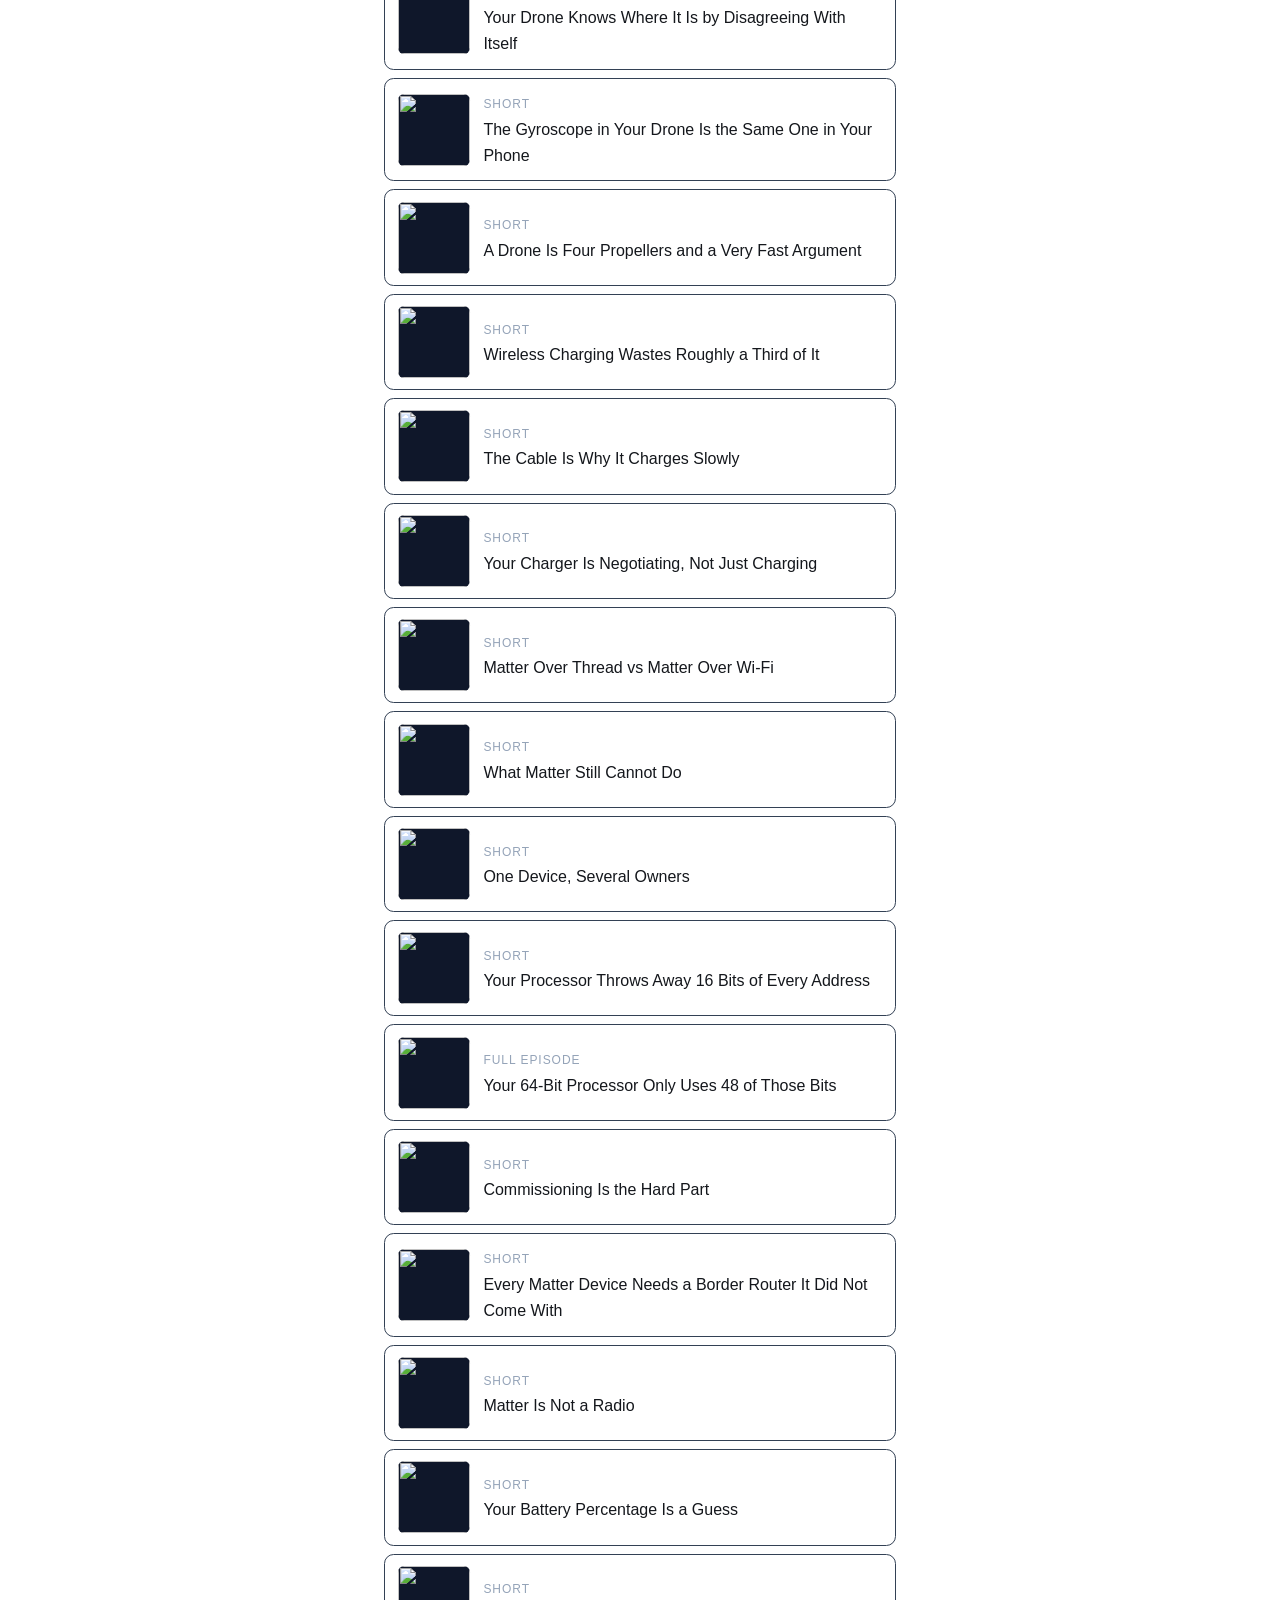
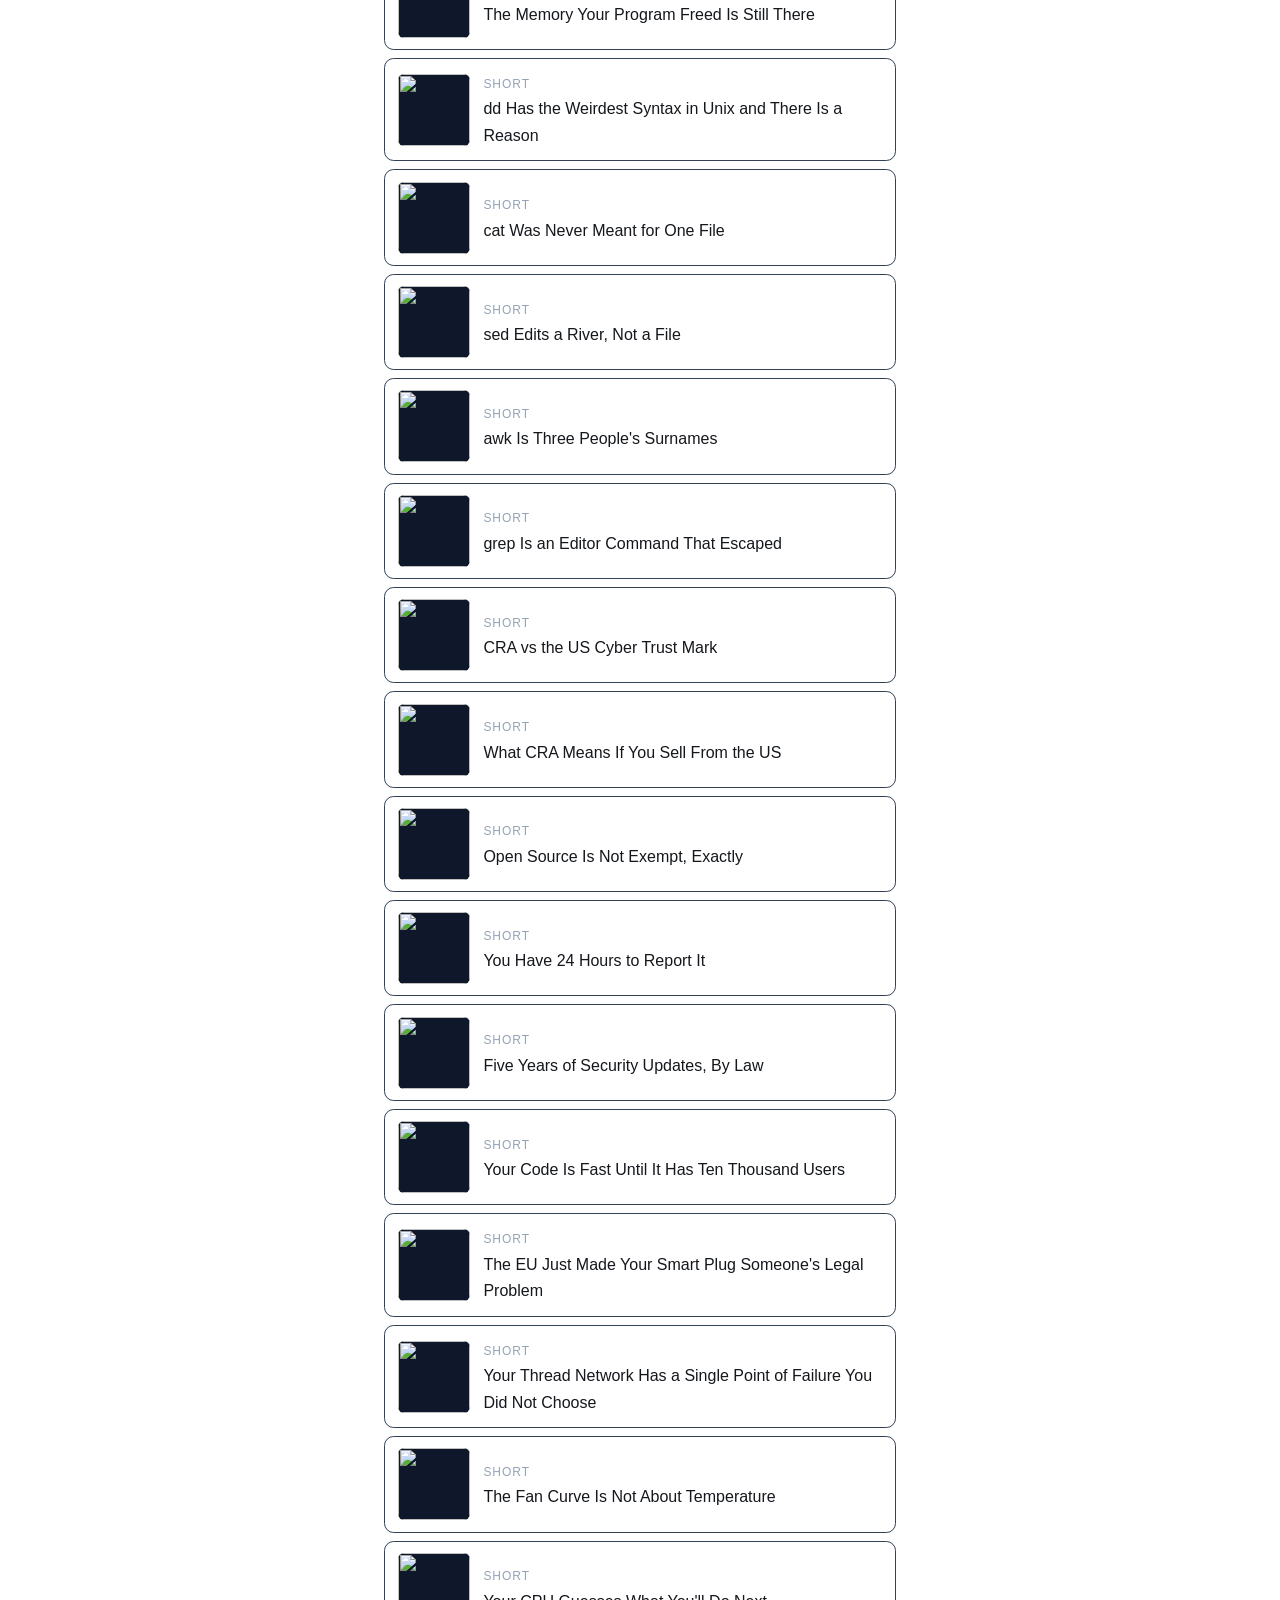
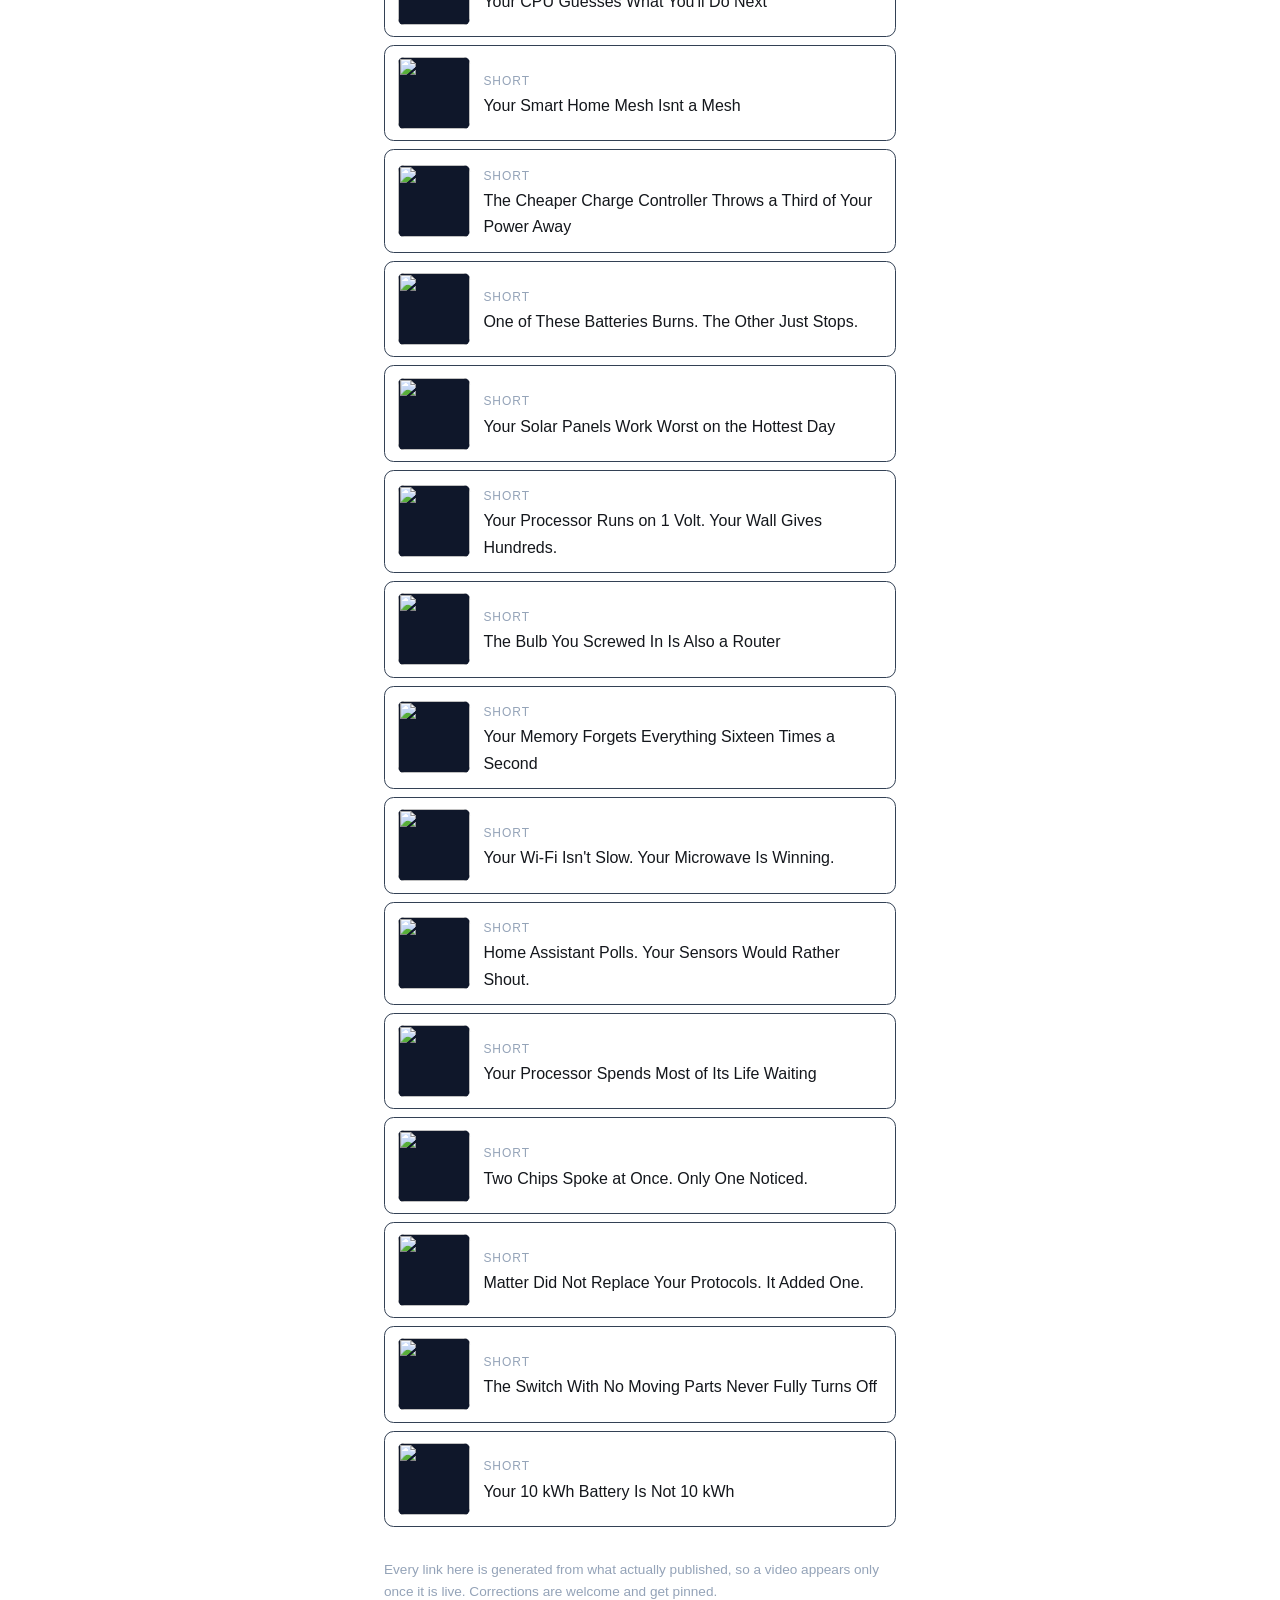
==== commit 30050317: "links: 1 new episode(s) live" ====
--- a/links.html
+++ b/links.html
@@ -22,6 +22,7 @@
 <h1>Explained By J</h1>
 <p class="sub">Short technical explainers, with the numbers checked and the
 estimates labelled.</p>
+<a class="card" href="https://youtu.be/_U6Z6KOjfO4"><img loading="lazy" alt="" src="https://i.ytimg.com/vi/_U6Z6KOjfO4/hqdefault.jpg"><span><span class="kick">Short</span><br>Electric Planes Exist Already, Just Not the Ones You Fly</span></a>
 <a class="card" href="https://youtu.be/ENcm-0jxweU"><img loading="lazy" alt="" src="https://i.ytimg.com/vi/ENcm-0jxweU/hqdefault.jpg"><span><span class="kick">Short</span><br>An Electric Aircraft Is Held Back by One Number</span></a>
 <a class="card" href="https://youtu.be/elf1wGxltPU"><img loading="lazy" alt="" src="https://i.ytimg.com/vi/elf1wGxltPU/hqdefault.jpg"><span><span class="kick">Short</span><br>Your House Needs to Leak, Just Not Accidentally</span></a>
 <a class="card" href="https://youtu.be/5VeDhGnuU2U"><img loading="lazy" alt="" src="https://i.ytimg.com/vi/5VeDhGnuU2U/hqdefault.jpg"><span><span class="kick">Short</span><br>Insulation Beats Every Heating System You Could Buy</span></a>
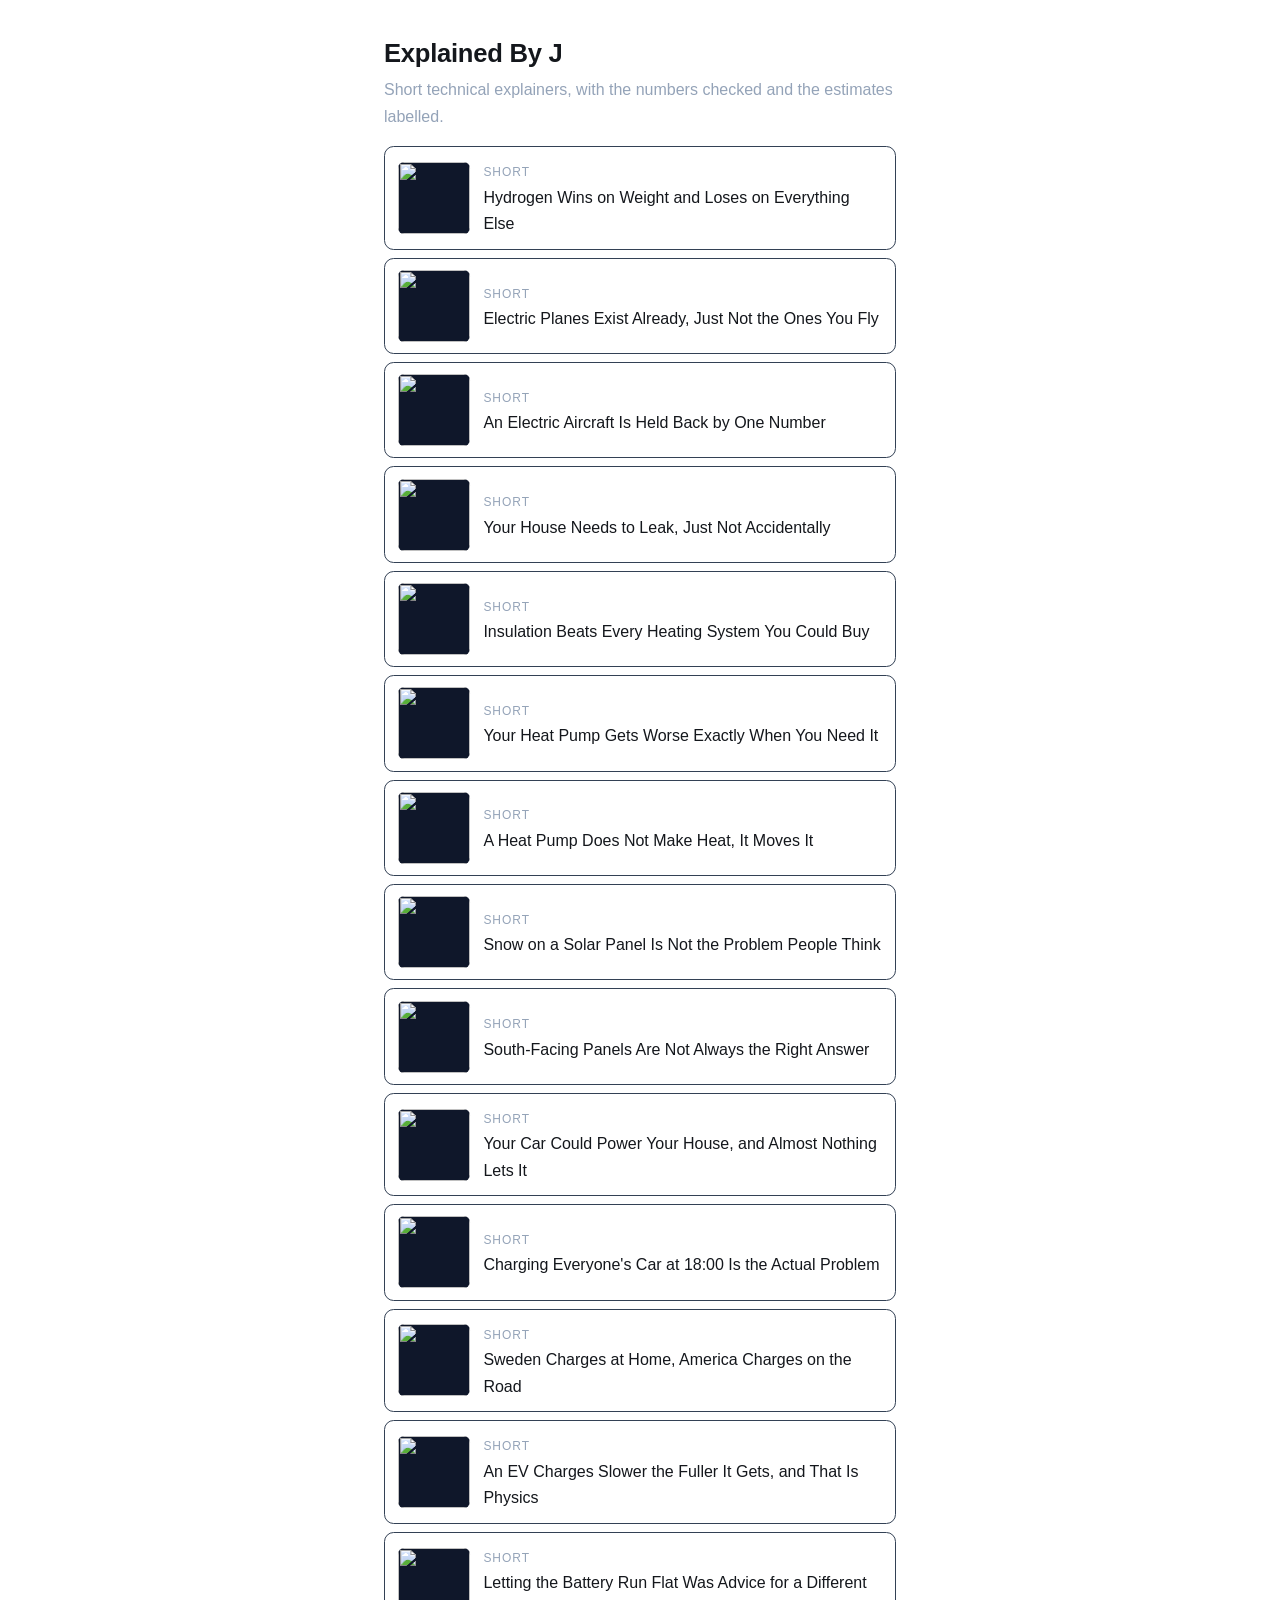
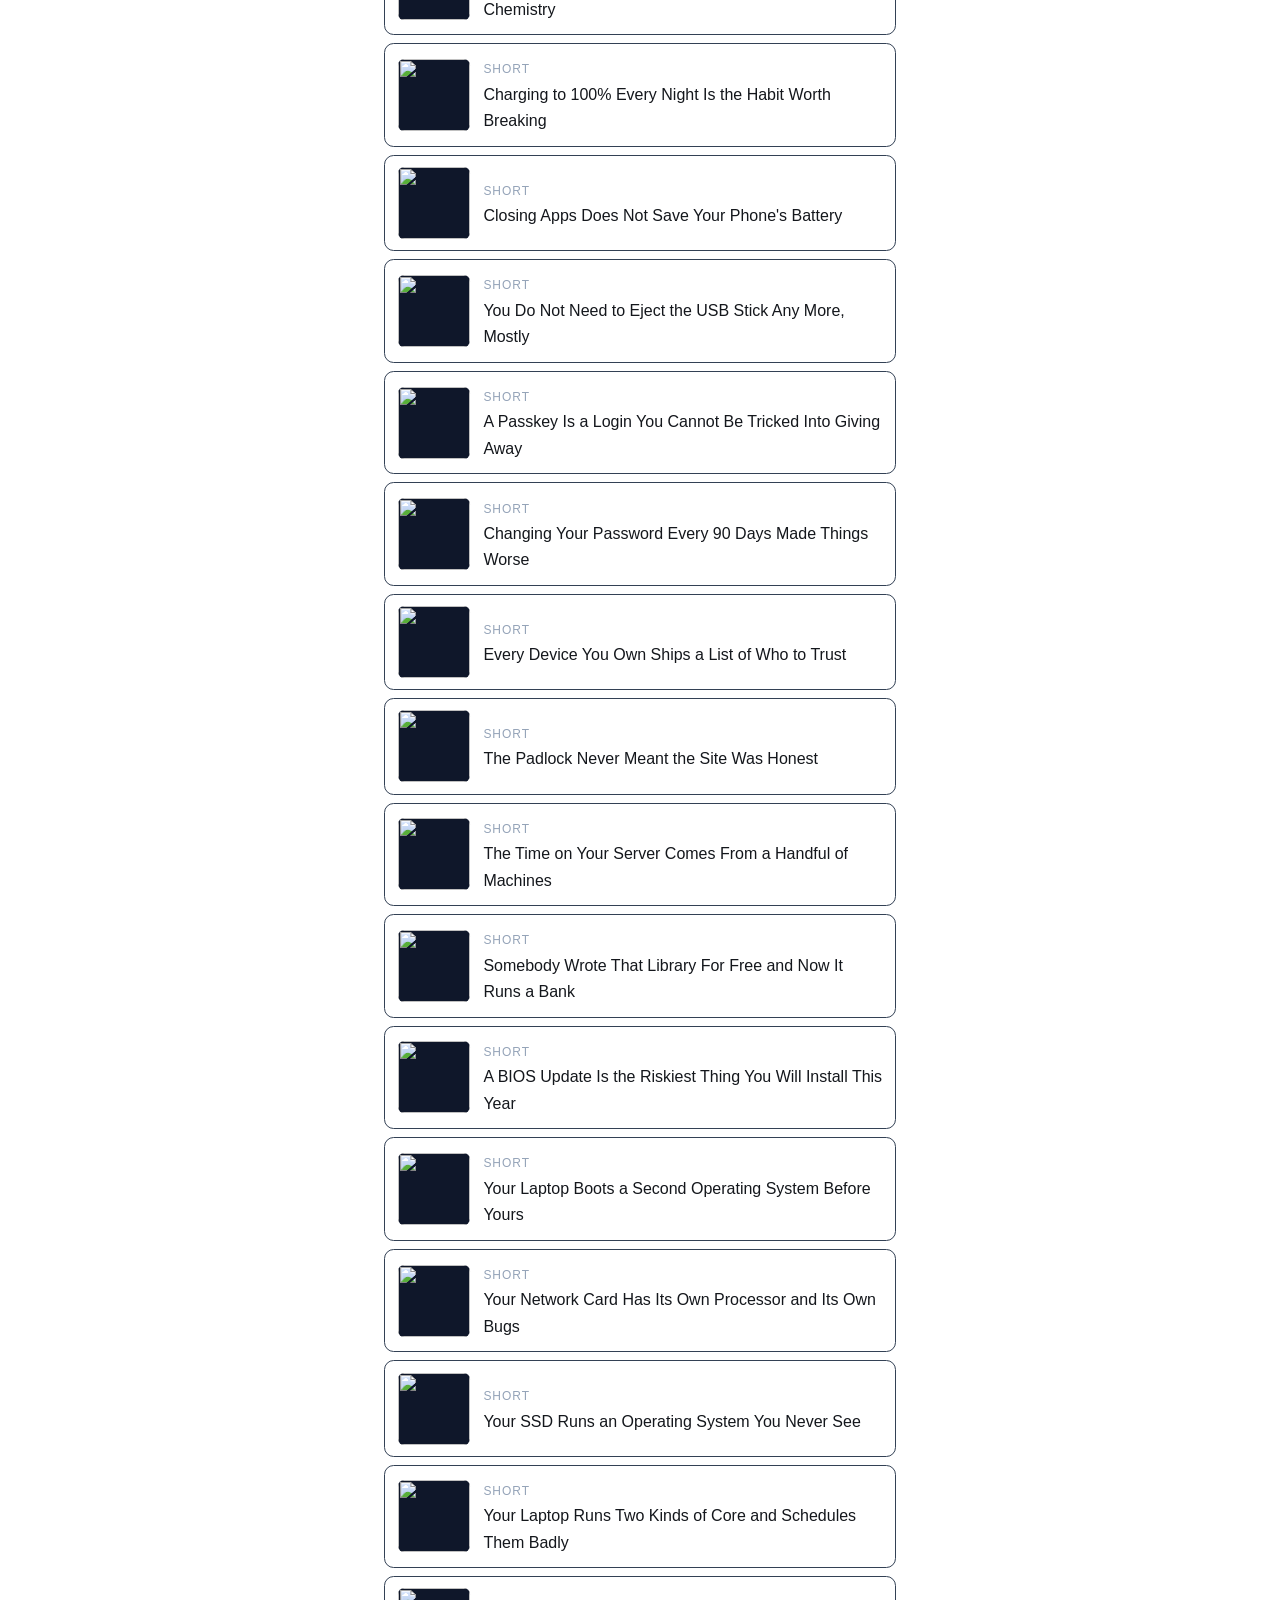
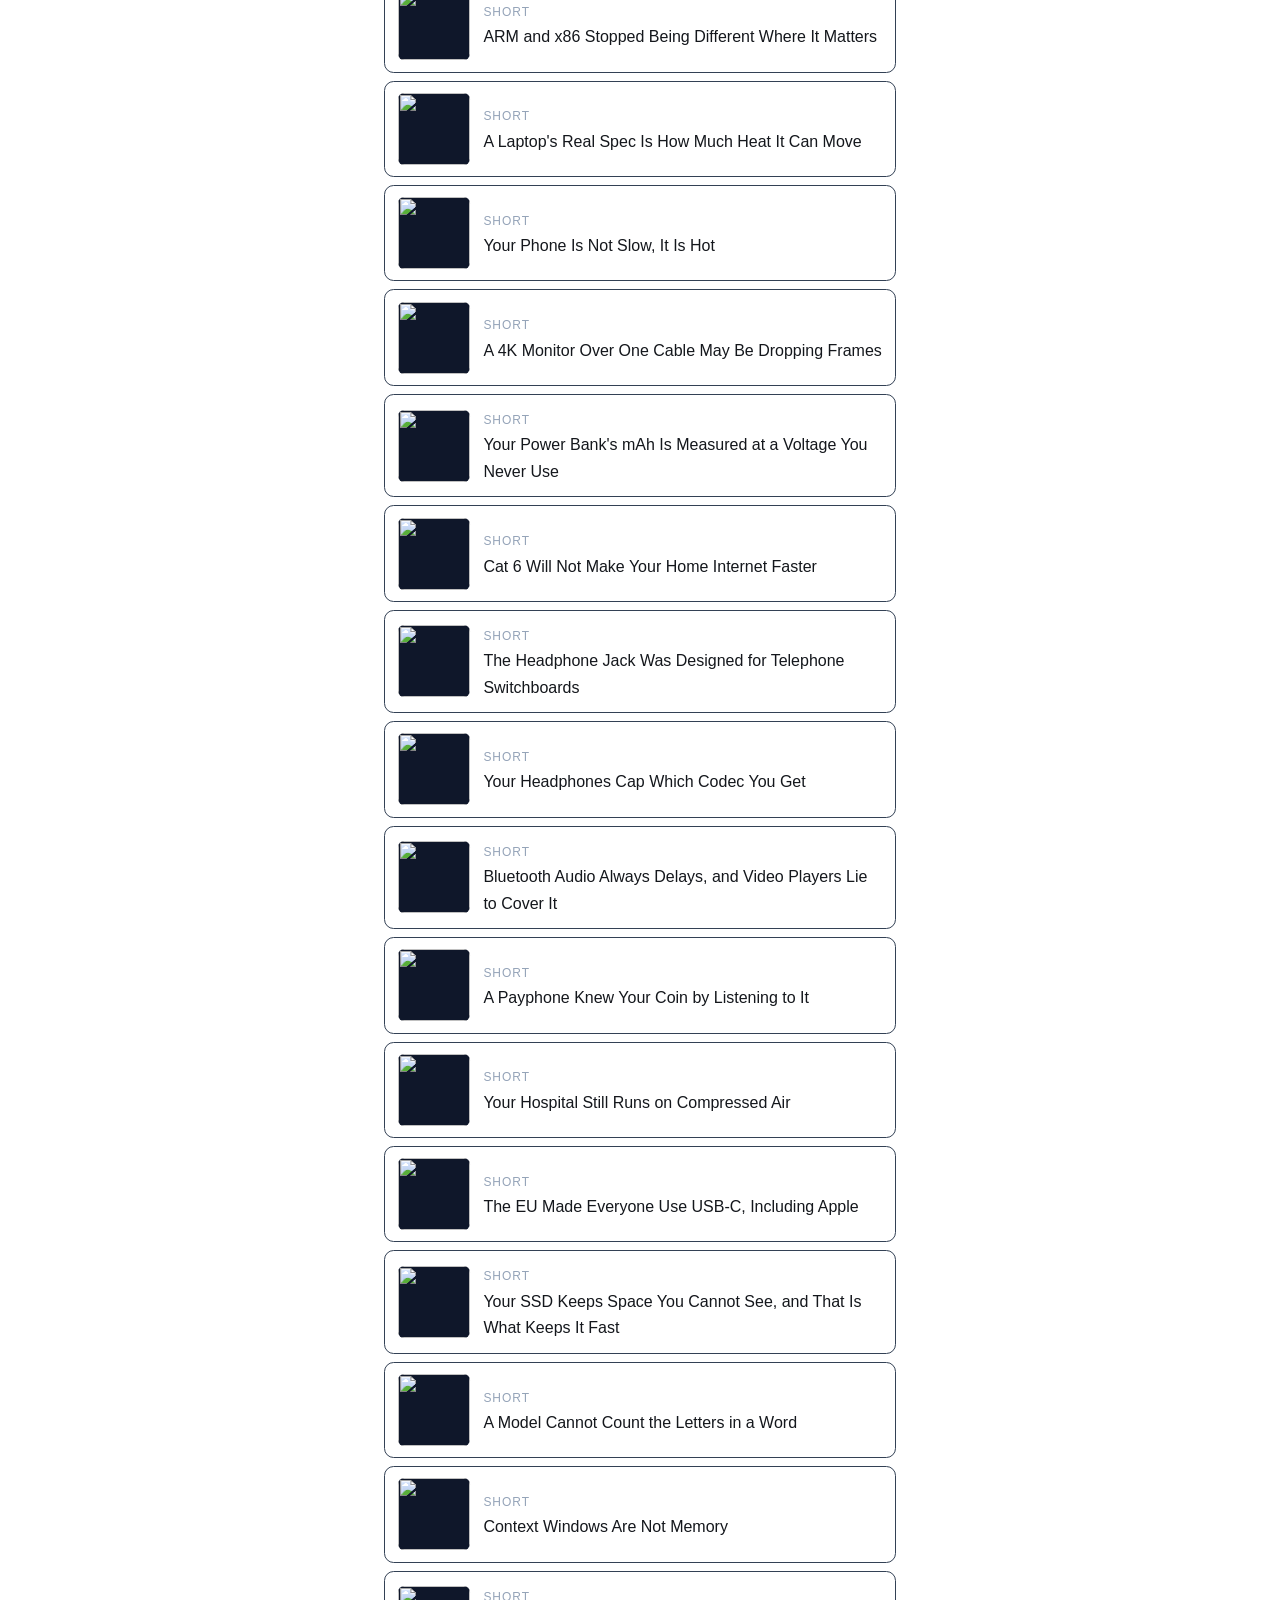
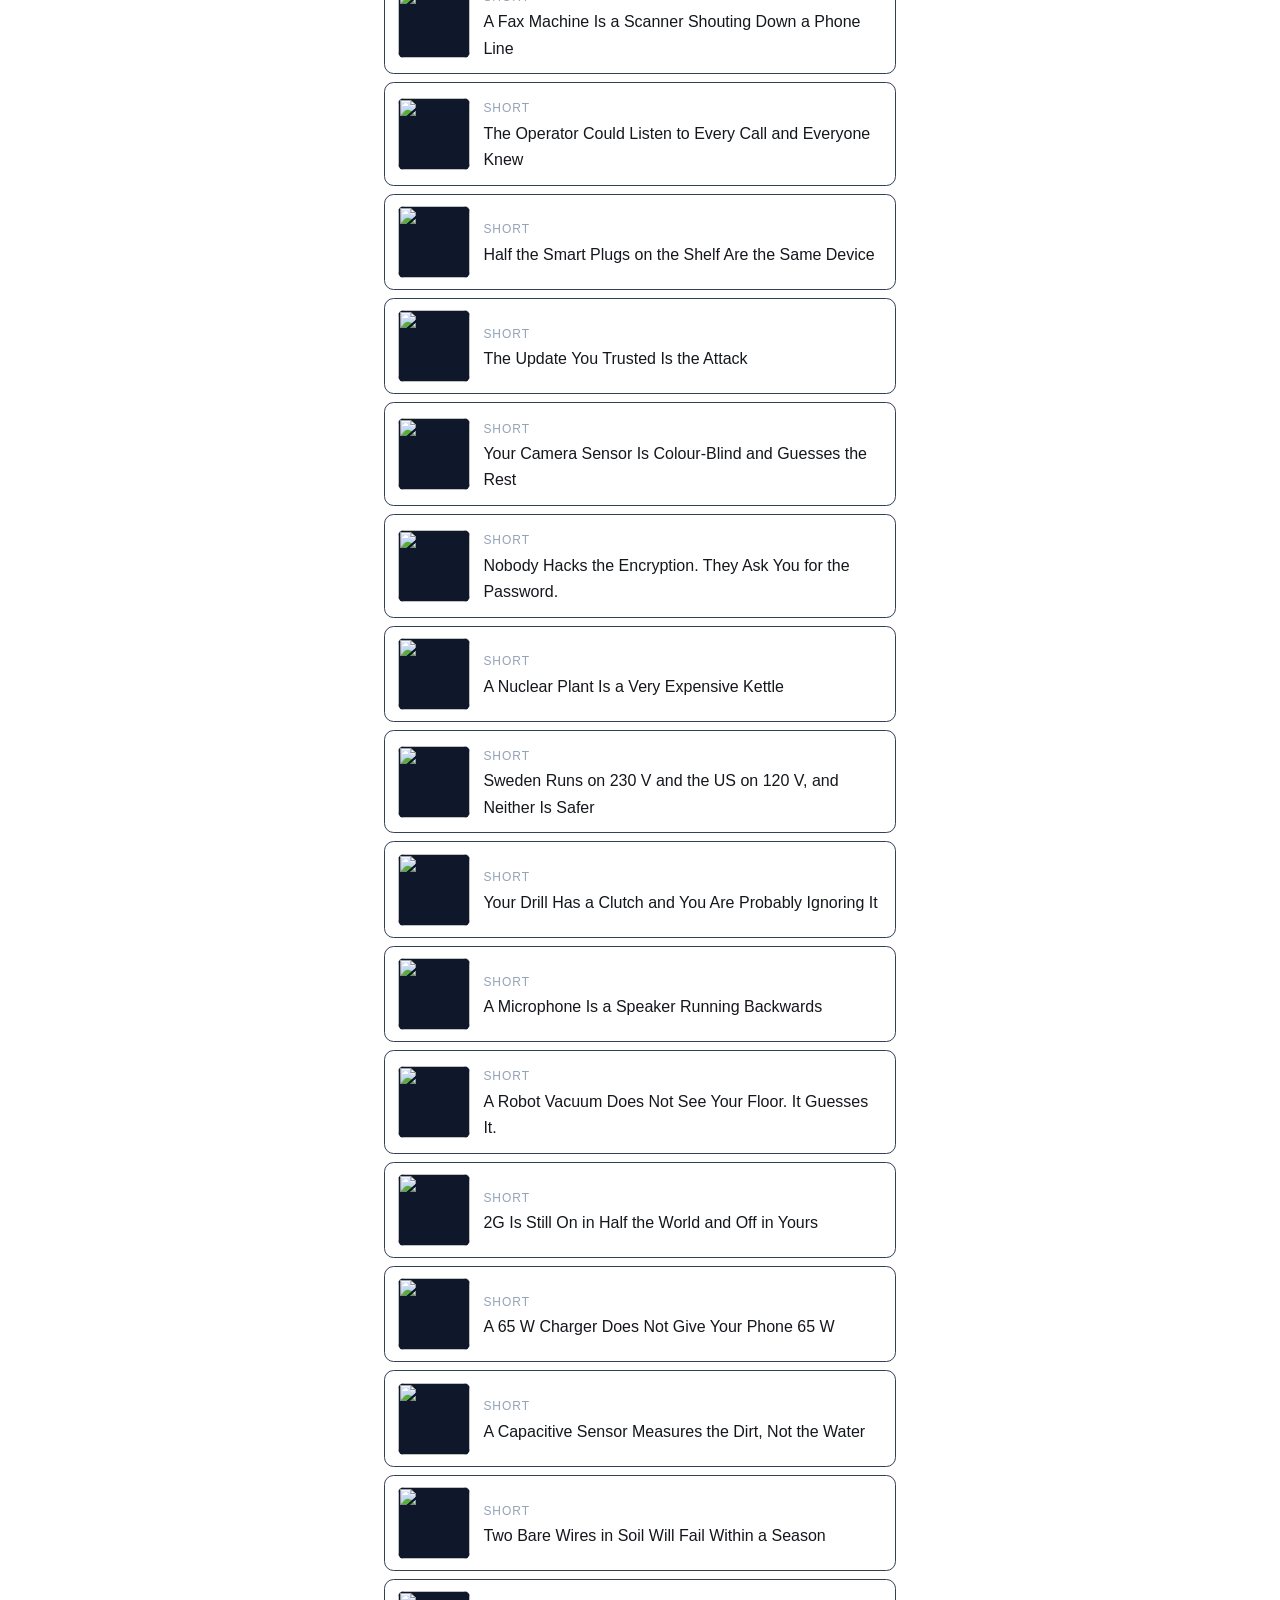
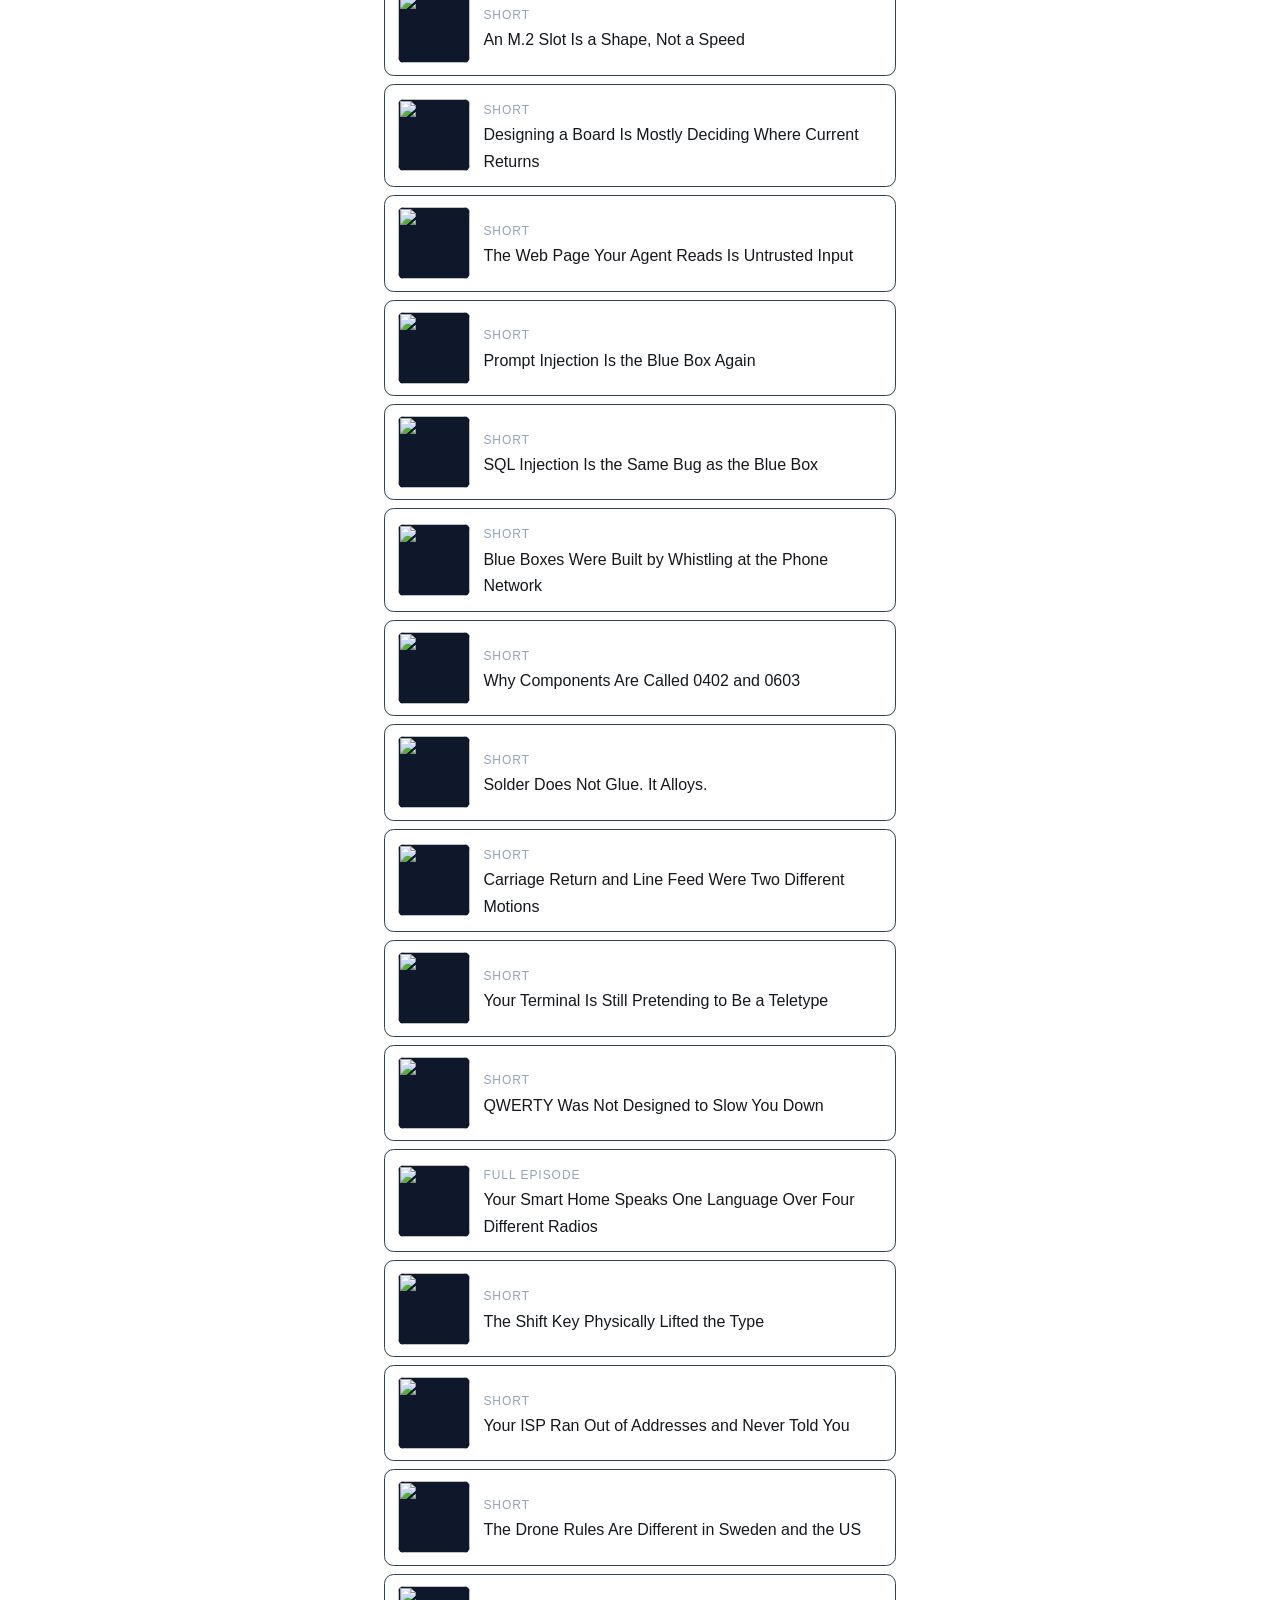
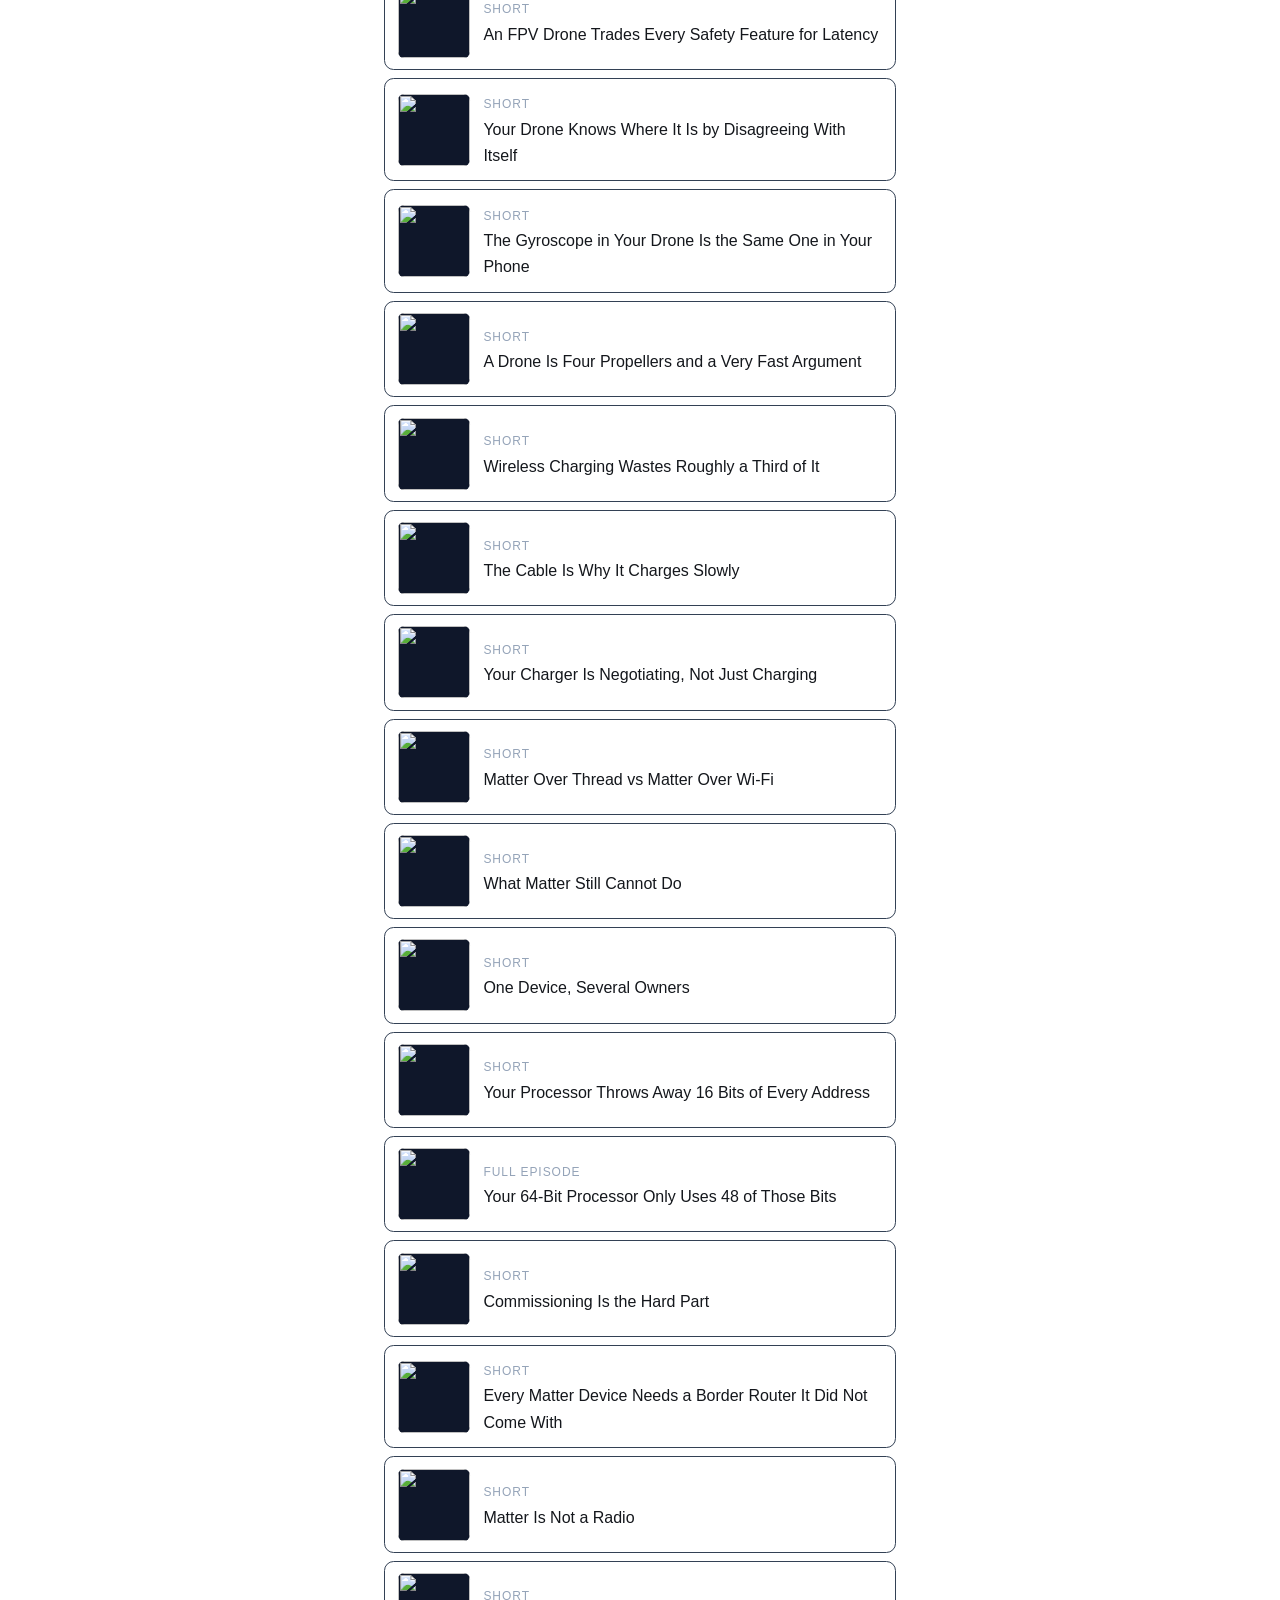
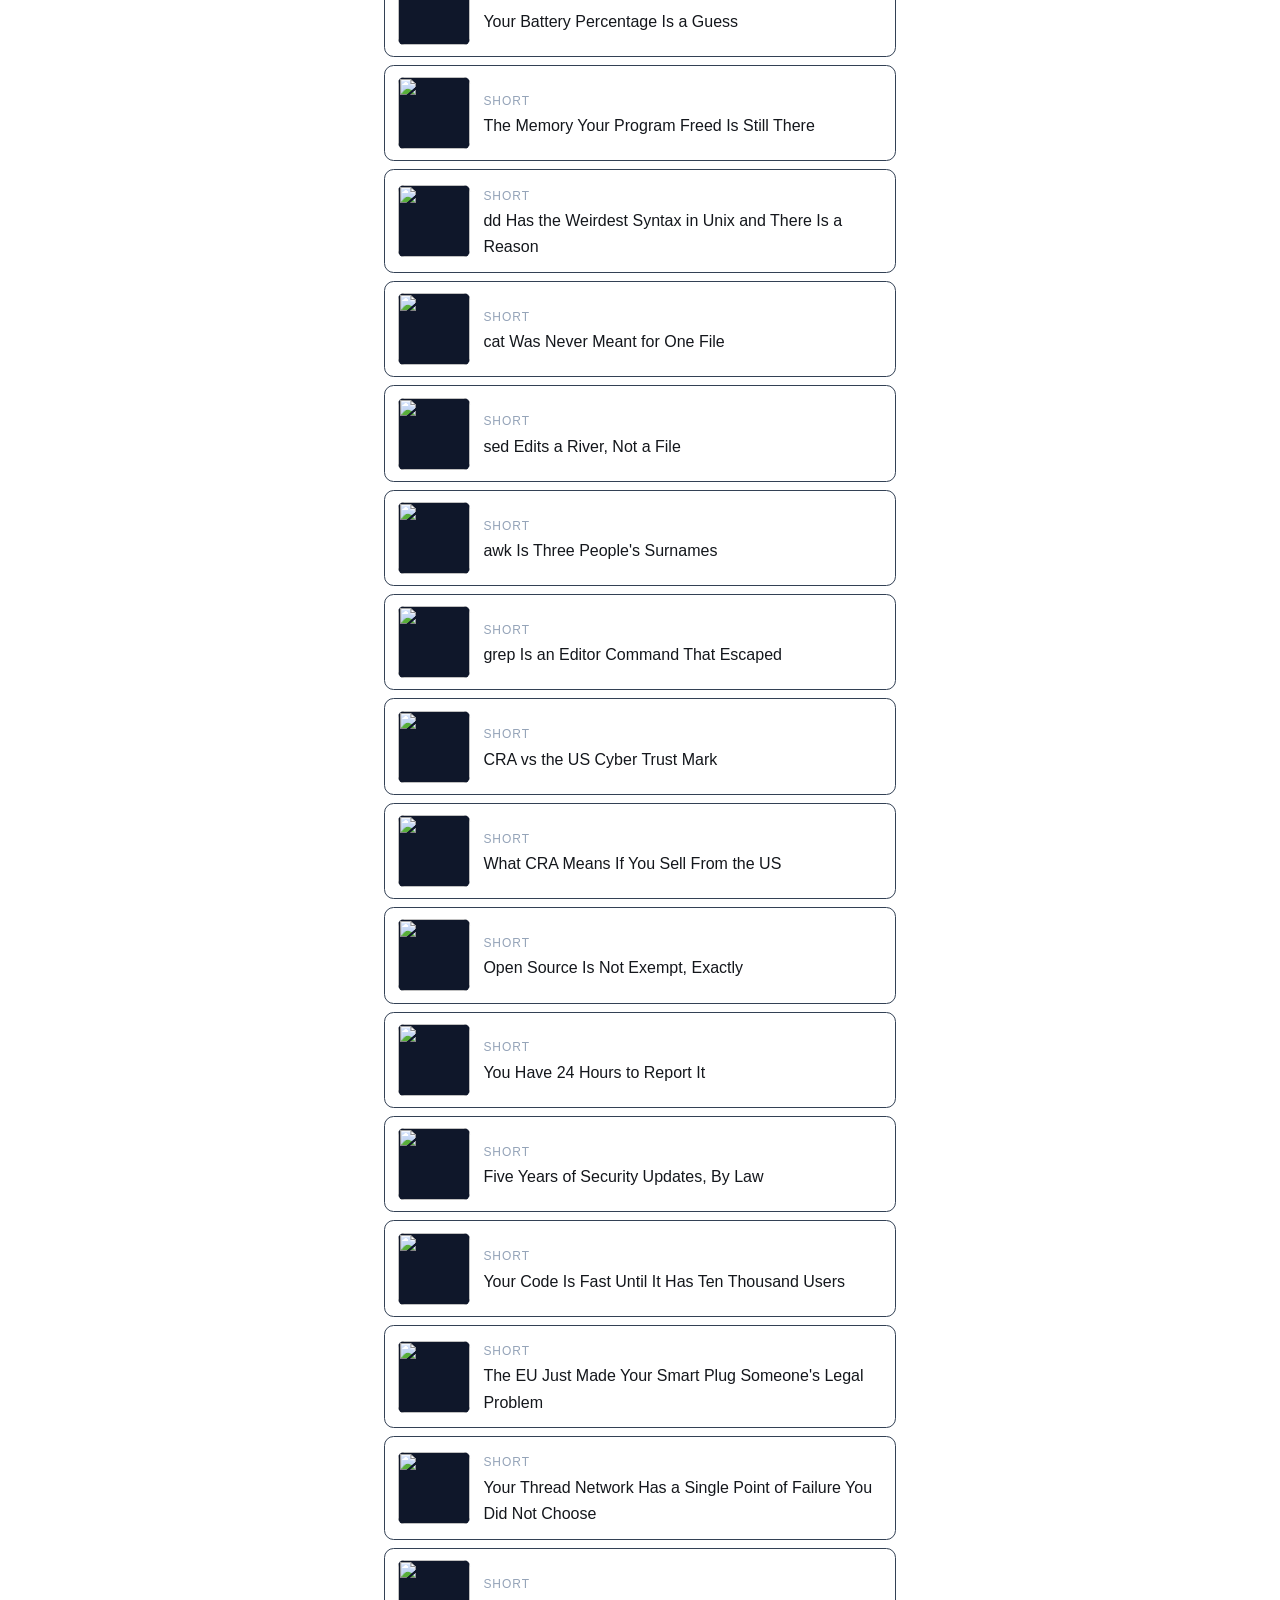
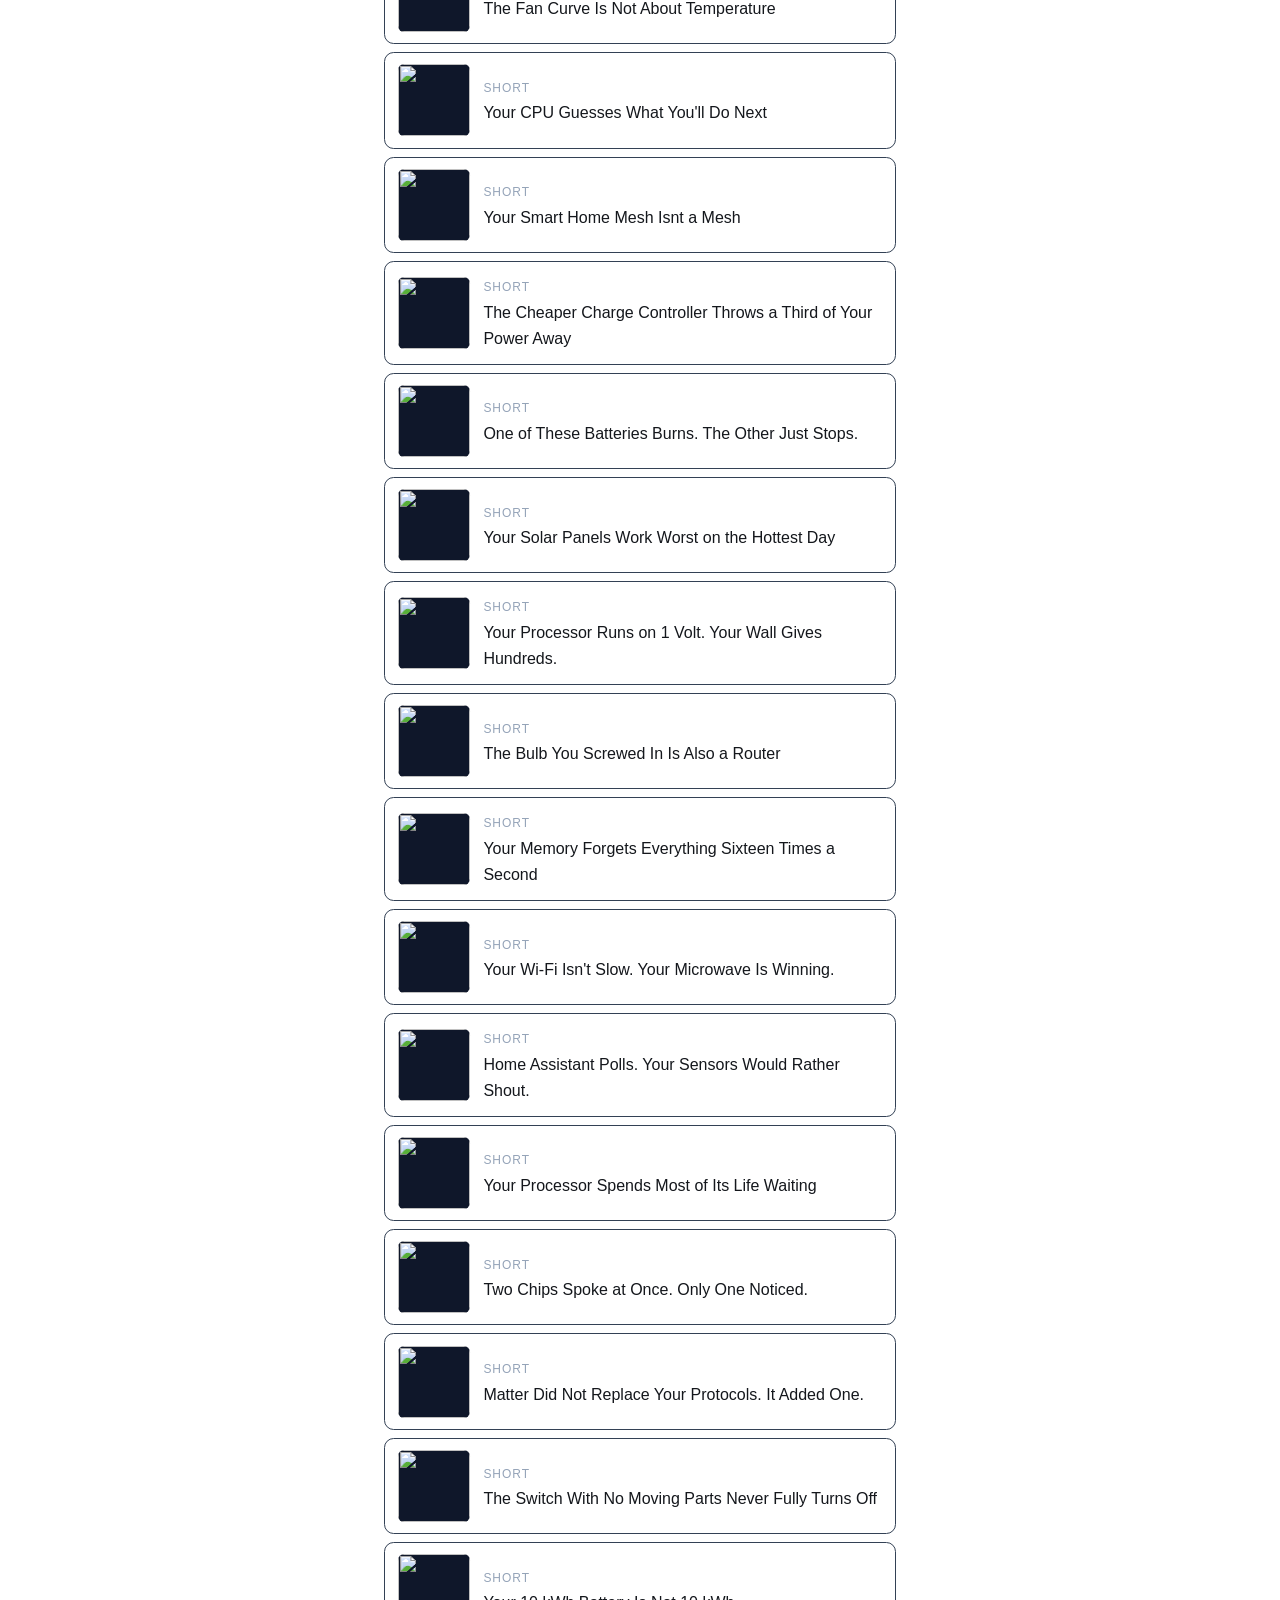
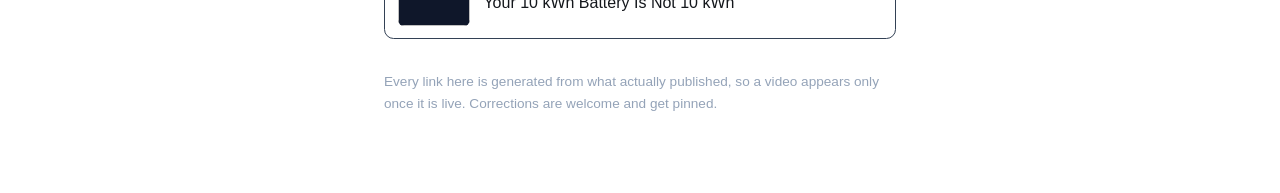
==== commit 88fdf148: "links: 1 new episode(s) live" ====
--- a/links.html
+++ b/links.html
@@ -22,6 +22,7 @@
 <h1>Explained By J</h1>
 <p class="sub">Short technical explainers, with the numbers checked and the
 estimates labelled.</p>
+<a class="card" href="https://youtu.be/C9C1FrmSnaI"><img loading="lazy" alt="" src="https://i.ytimg.com/vi/C9C1FrmSnaI/hqdefault.jpg"><span><span class="kick">Short</span><br>Hydrogen Wins on Weight and Loses on Everything Else</span></a>
 <a class="card" href="https://youtu.be/_U6Z6KOjfO4"><img loading="lazy" alt="" src="https://i.ytimg.com/vi/_U6Z6KOjfO4/hqdefault.jpg"><span><span class="kick">Short</span><br>Electric Planes Exist Already, Just Not the Ones You Fly</span></a>
 <a class="card" href="https://youtu.be/ENcm-0jxweU"><img loading="lazy" alt="" src="https://i.ytimg.com/vi/ENcm-0jxweU/hqdefault.jpg"><span><span class="kick">Short</span><br>An Electric Aircraft Is Held Back by One Number</span></a>
 <a class="card" href="https://youtu.be/elf1wGxltPU"><img loading="lazy" alt="" src="https://i.ytimg.com/vi/elf1wGxltPU/hqdefault.jpg"><span><span class="kick">Short</span><br>Your House Needs to Leak, Just Not Accidentally</span></a>
